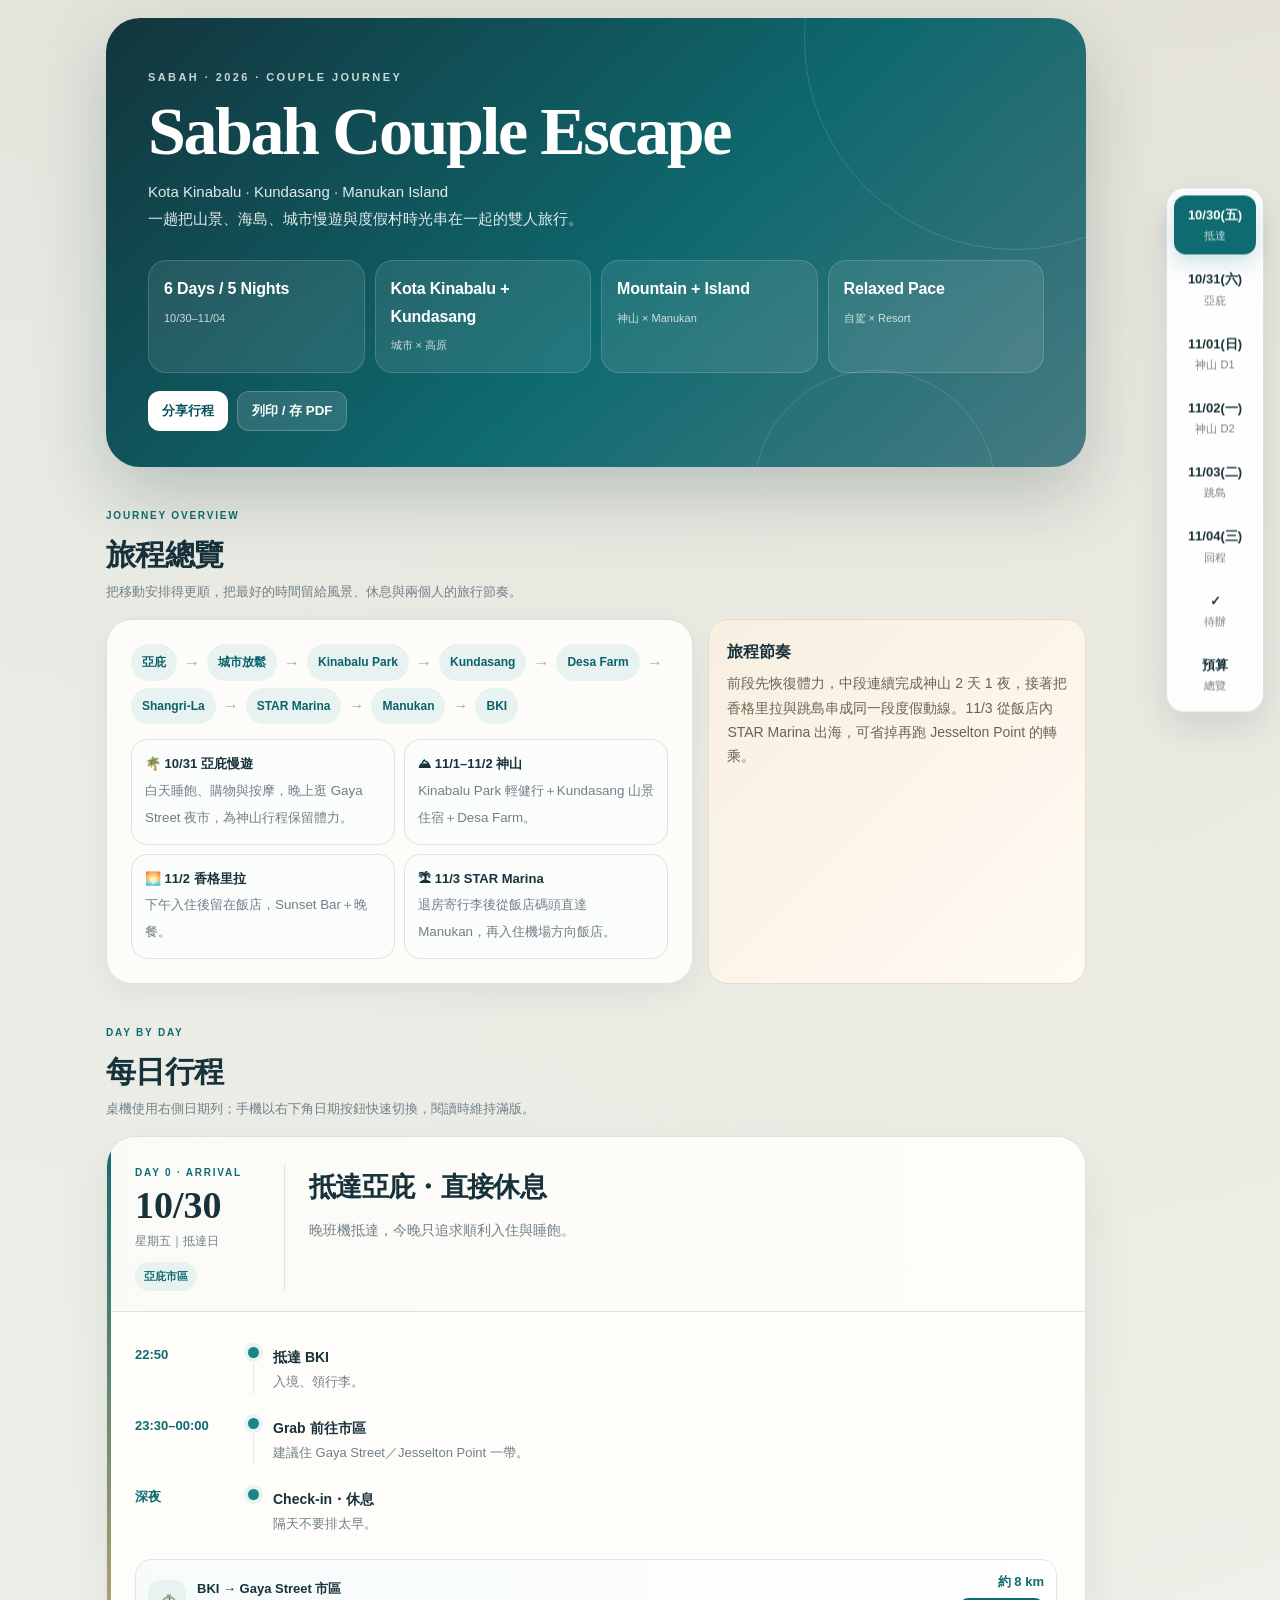
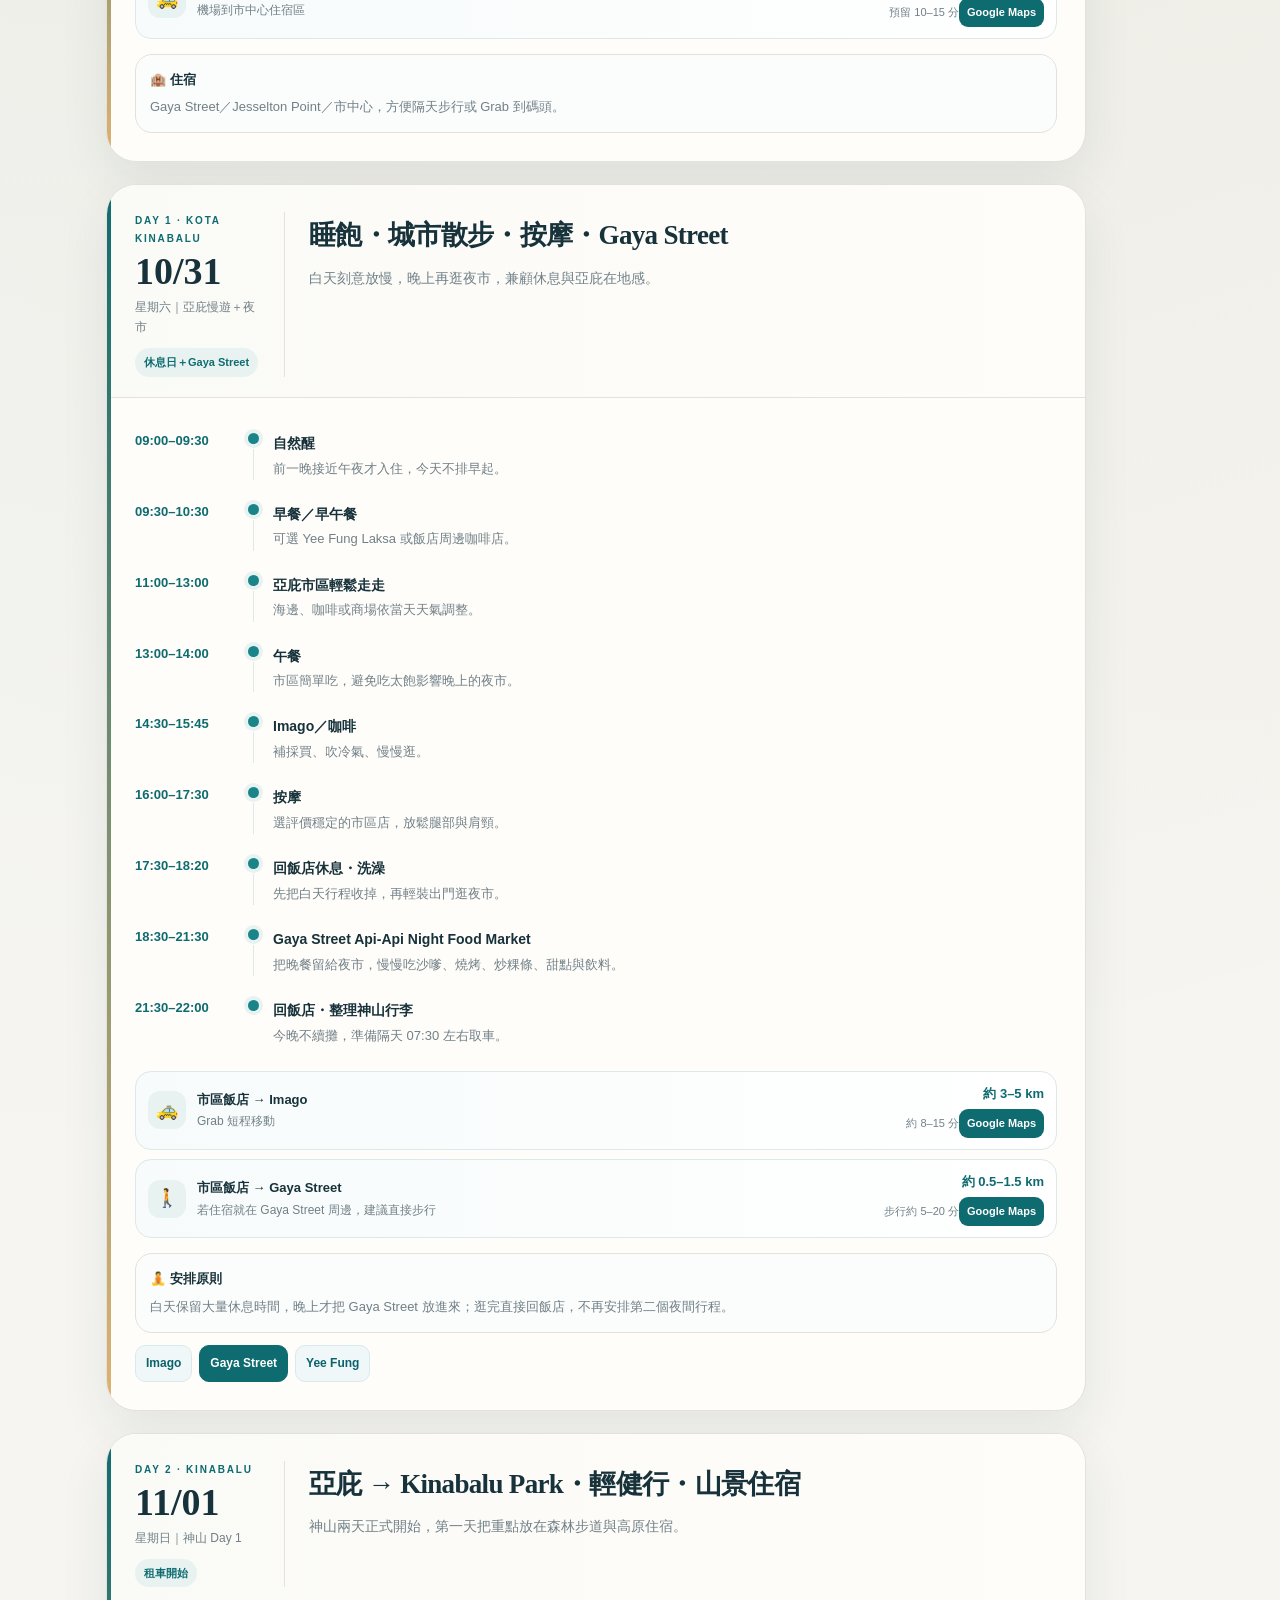
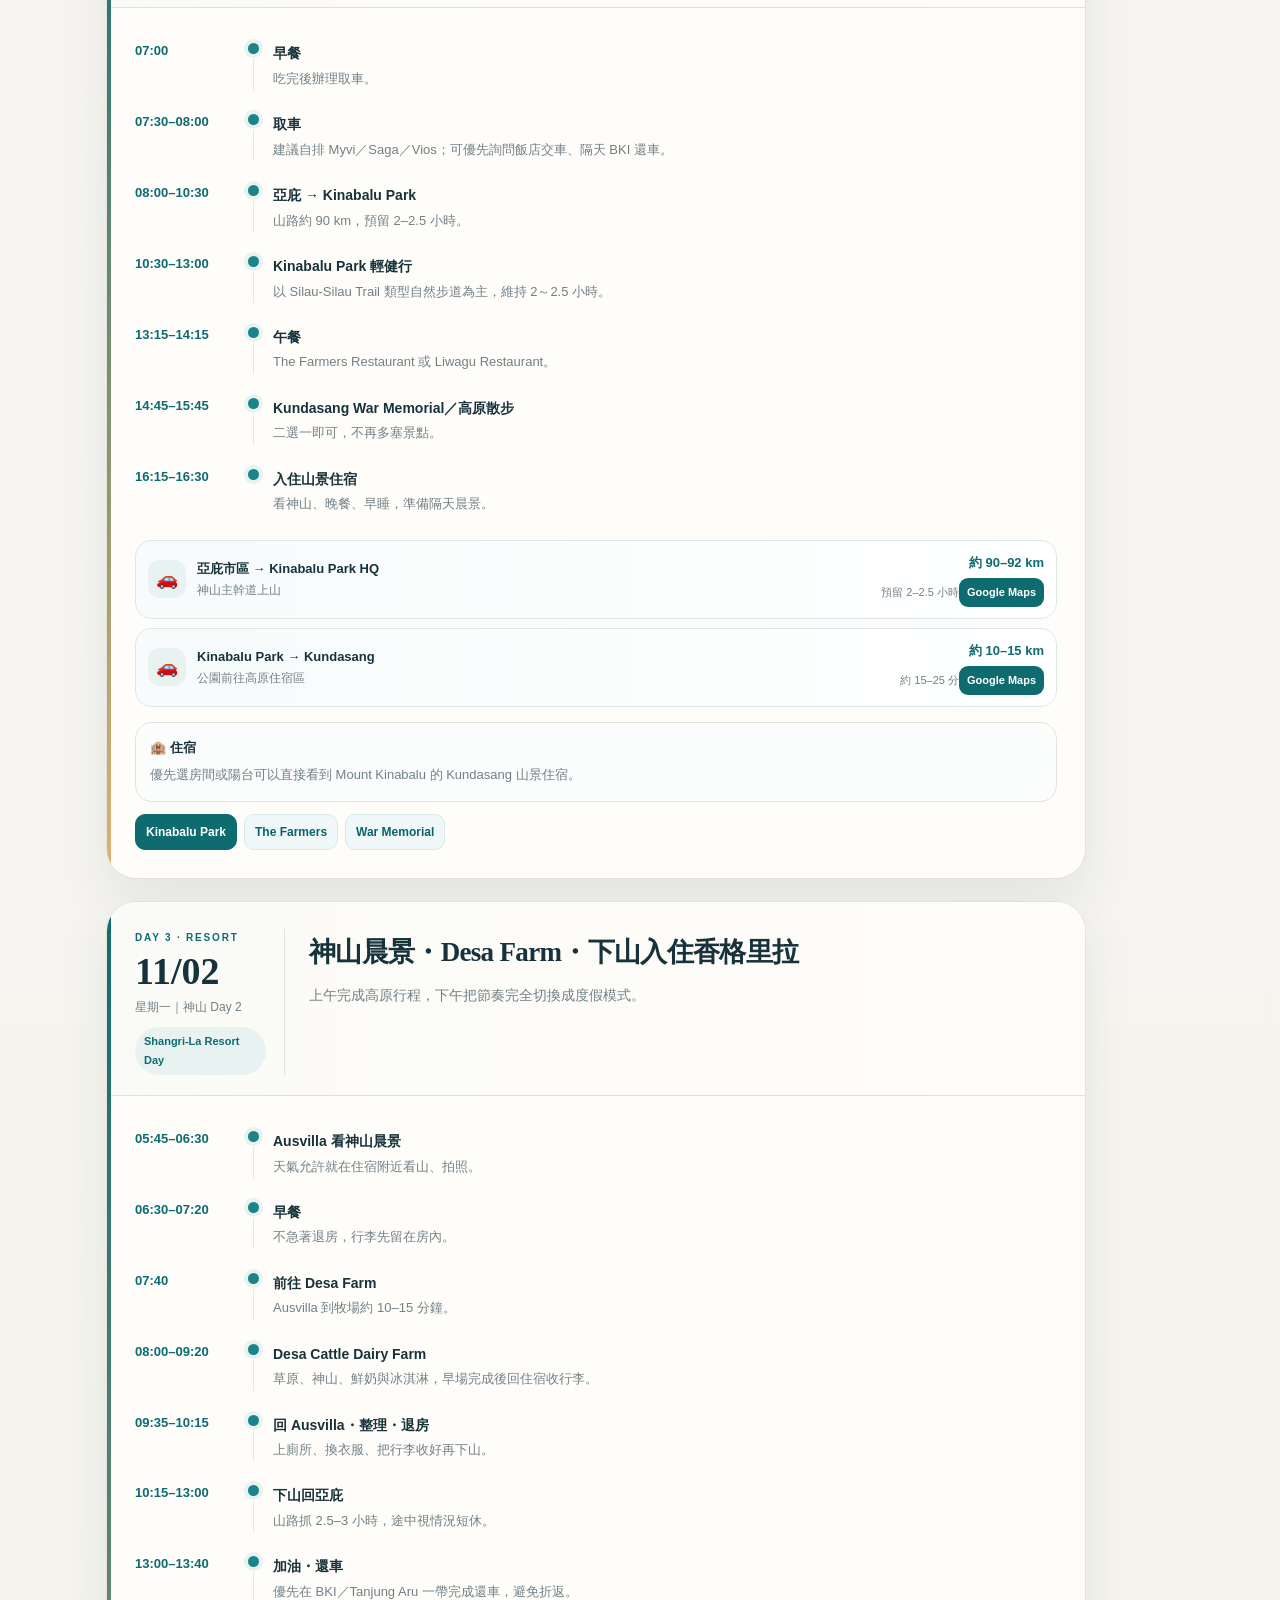
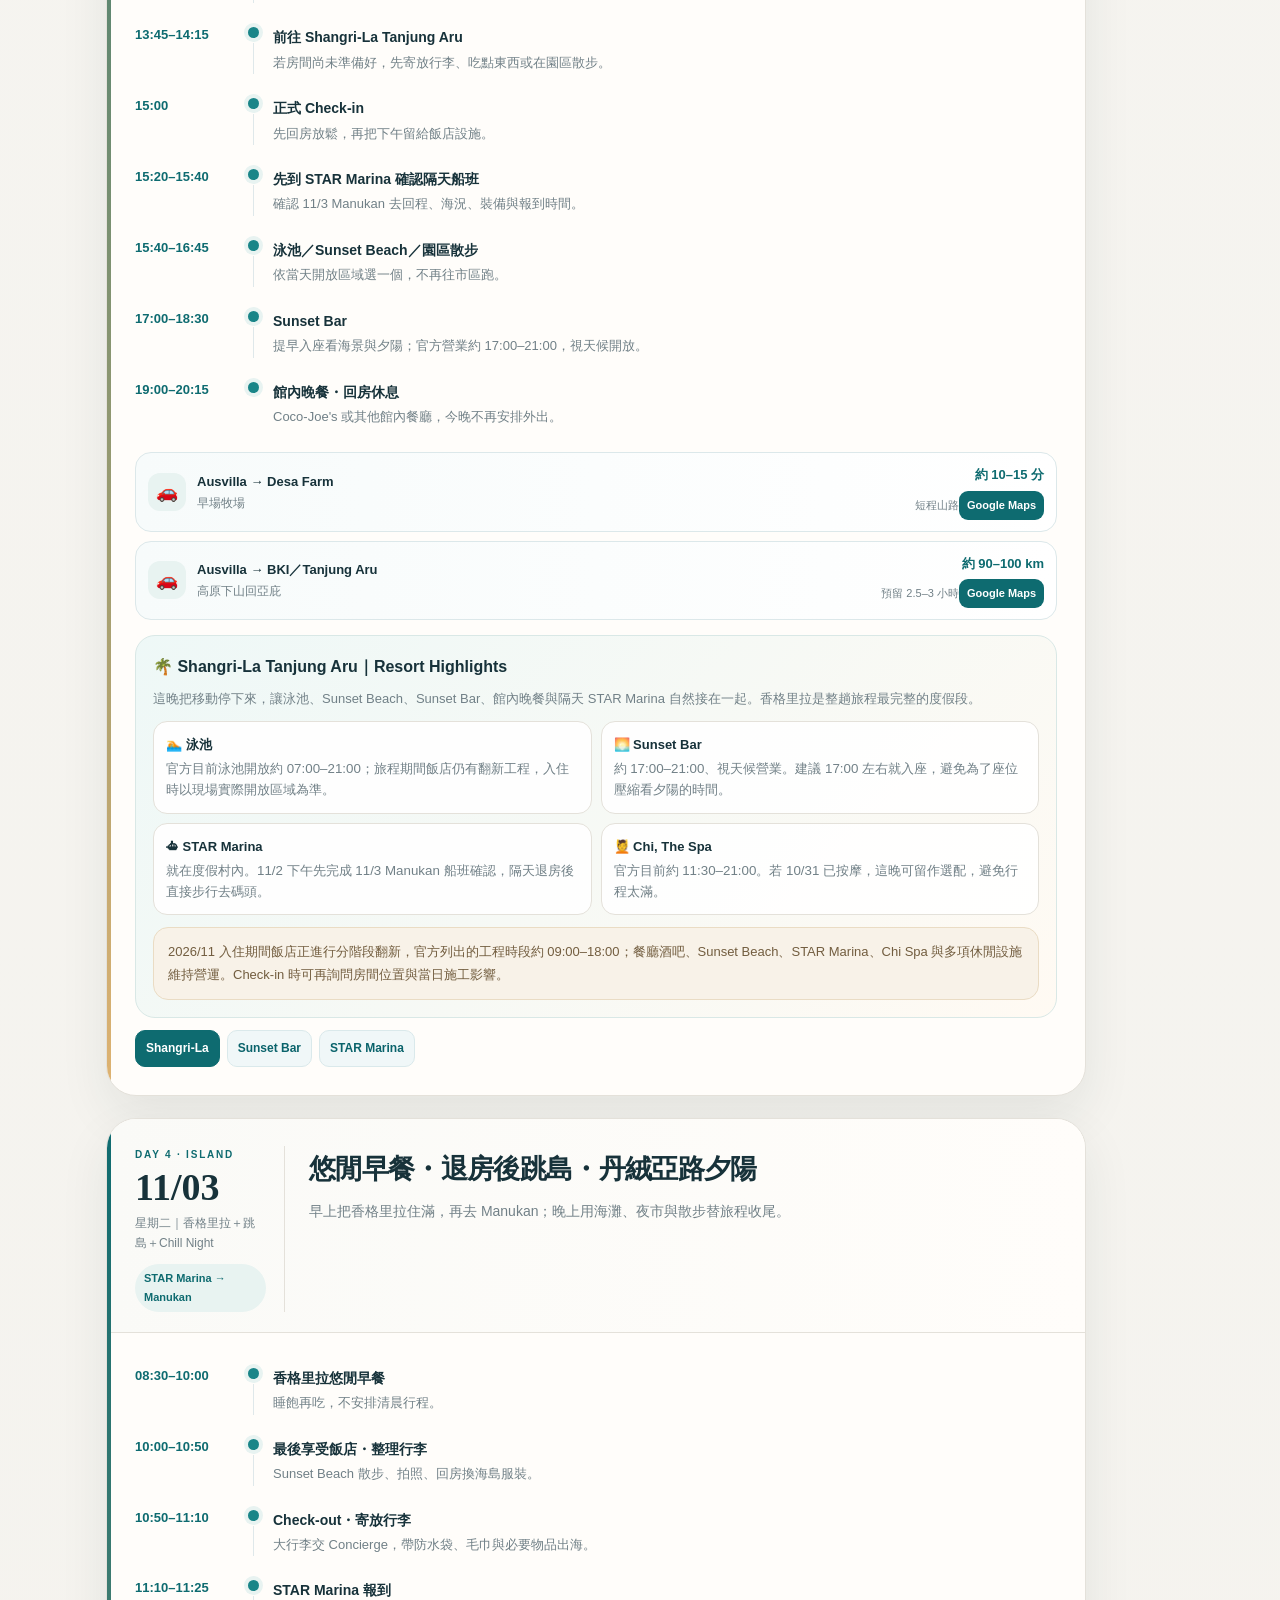
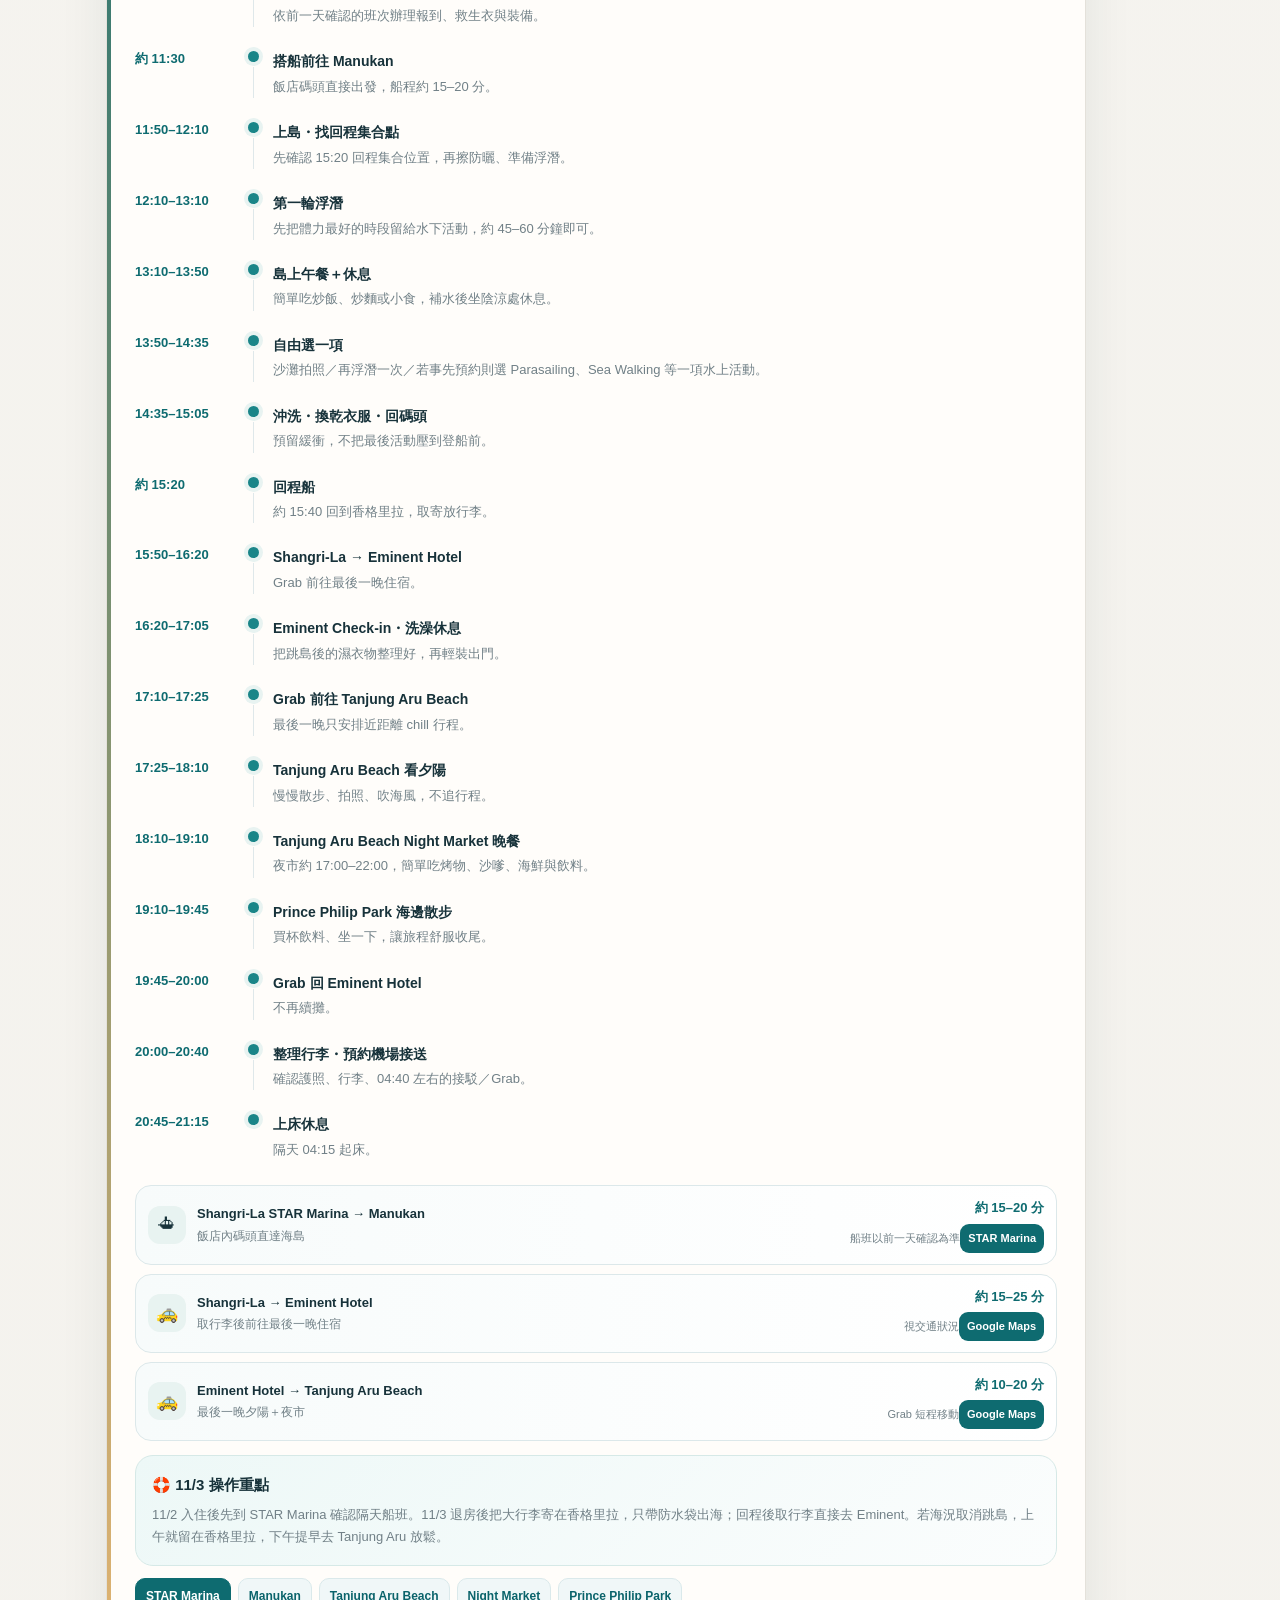
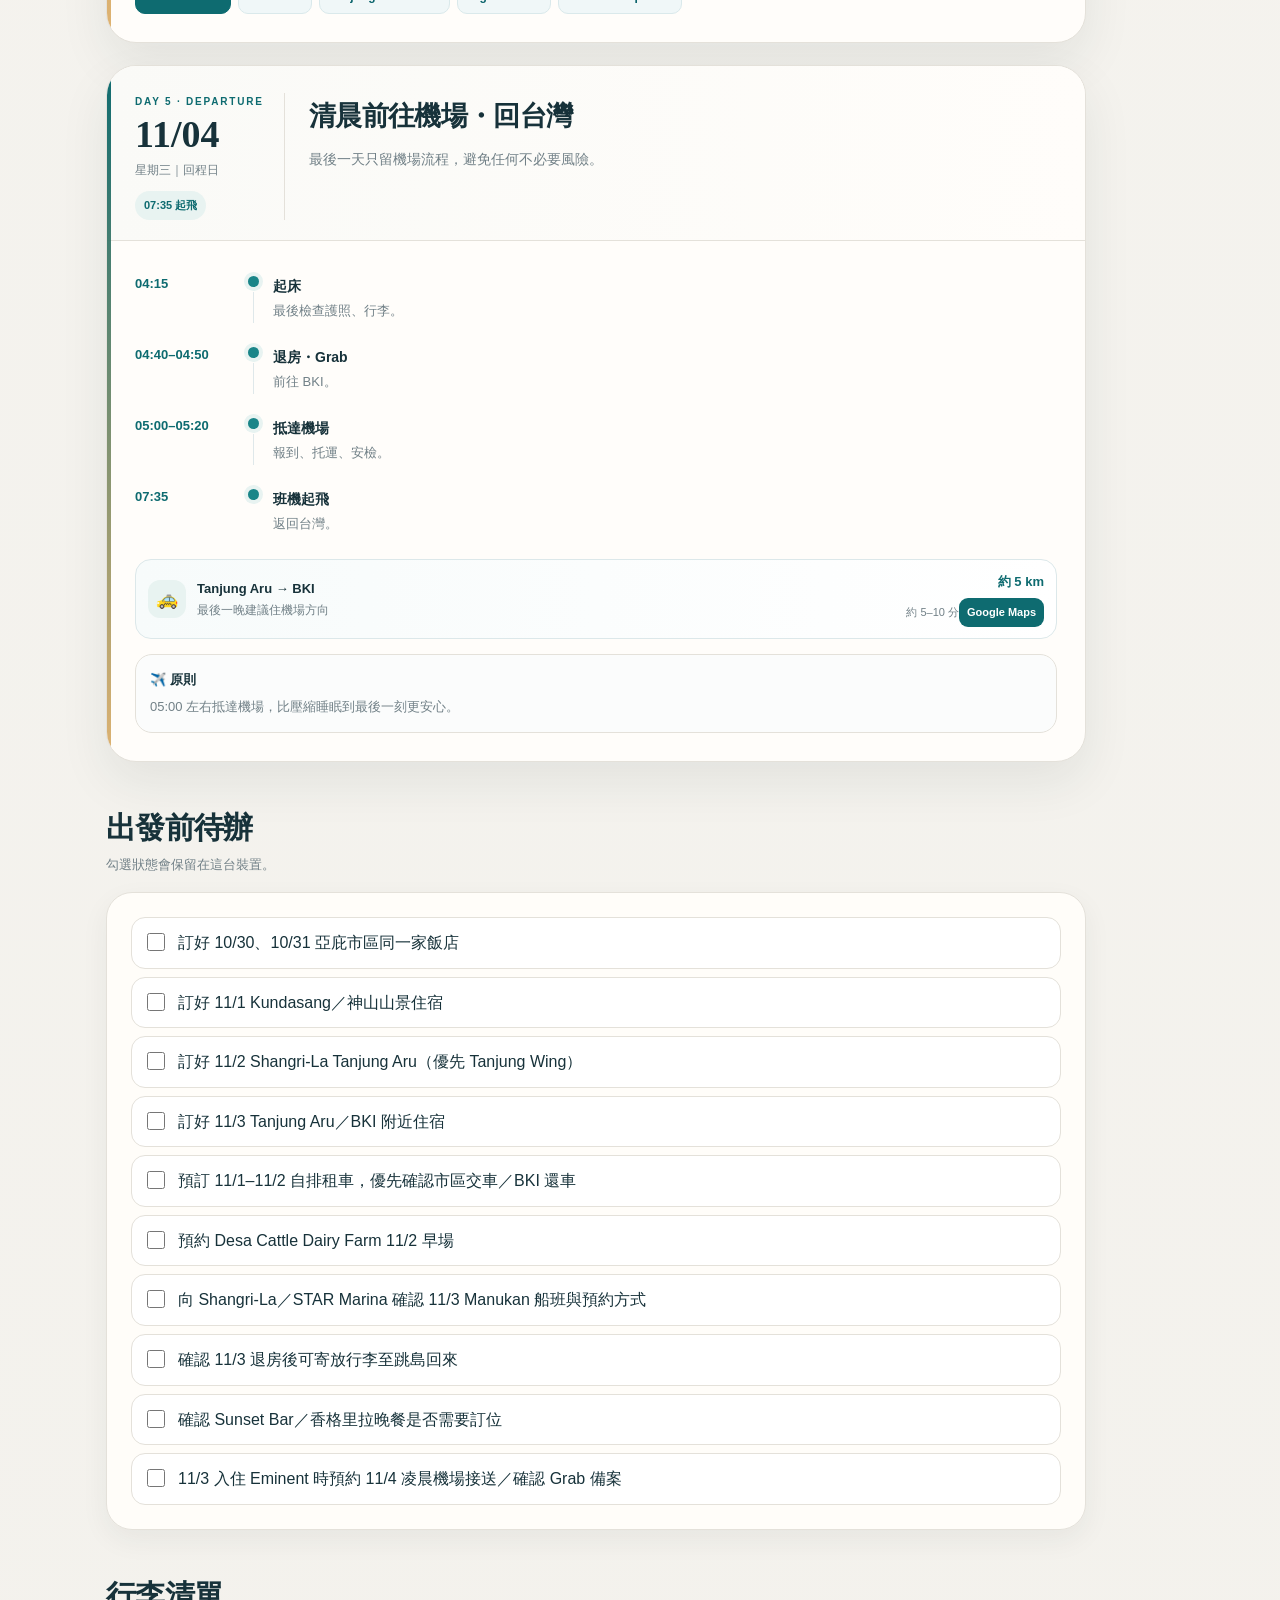
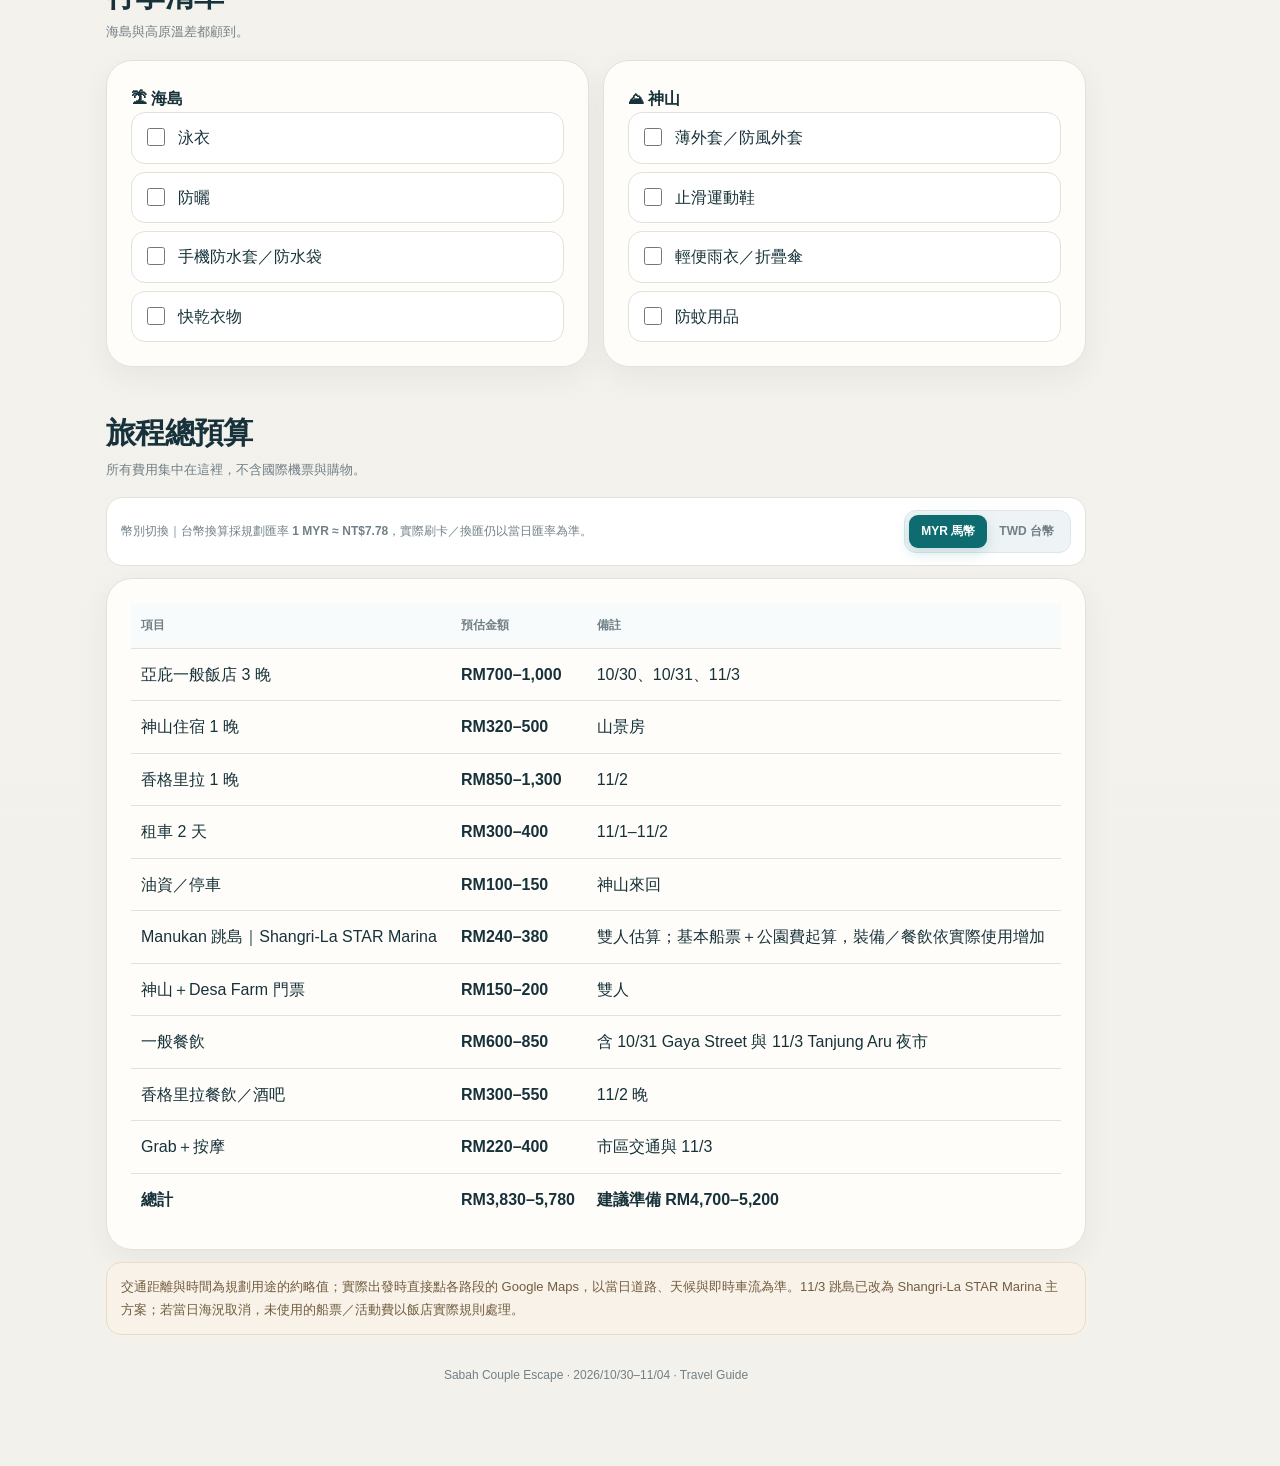
==== sabah-2026/index.html @ 2014c83d "Remove accommodation route section from Sabah travel guide" ====
<!doctype html>
<html lang="zh-Hant">
<head>
<meta charset="utf-8">
<meta name="viewport" content="width=device-width,initial-scale=1">
<meta name="theme-color" content="#0b6771">
<title>沙巴雙人旅行｜2026/10/30–11/04</title>
<style>
:root{
  --bg:#f3f1ec;--paper:#fffdfa;--ink:#17323a;--muted:#718087;--line:#e4e1da;
  --teal:#0e6b70;--teal2:#1a8588;--tealSoft:#e8f3f1;--sand:#e8dbc5;--sand2:#f8f2e8;
  --sun:#d7a04f;--mount:#667d72;--sea:#4b7f8f;--rose:#a67670;--navy:#183640;
  --shadow:0 20px 50px rgba(31,49,55,.08);--shadowSoft:0 10px 28px rgba(31,49,55,.06);
  --r:26px
}
*{box-sizing:border-box}
html{scroll-behavior:smooth;scroll-padding-top:24px}
body{margin:0;background:
radial-gradient(circle at 12% -10%,rgba(14,107,112,.10),transparent 32%),
radial-gradient(circle at 95% 0%,rgba(215,160,79,.09),transparent 24%),
linear-gradient(180deg,#f5f2ec 0,#f7f6f2 360px,#f3f1ec 100%);
color:var(--ink);font-family:-apple-system,BlinkMacSystemFont,"Segoe UI","Noto Sans TC","PingFang TC","Microsoft JhengHei",sans-serif;line-height:1.72}
a{text-decoration:none;color:inherit}.wrap{max-width:1100px;margin:0 auto;padding:18px 16px 80px}
.hero{position:relative;overflow:hidden;background:
linear-gradient(135deg,rgba(19,53,61,.98),rgba(14,107,112,.94) 56%,rgba(78,125,133,.90)),
linear-gradient(180deg,#14343d,#0e6b70);
border-radius:34px;padding:50px 42px 36px;color:#fff;box-shadow:0 28px 70px rgba(24,52,61,.22)}
.hero:before,.hero:after{content:"";position:absolute;border-radius:50%;border:1px solid rgba(255,255,255,.14)}
.hero:before{width:420px;height:420px;right:-140px;top:-190px}.hero:after{width:240px;height:240px;right:90px;bottom:-145px}
.kicker{font-size:11px;letter-spacing:.22em;font-weight:850;opacity:.78;text-transform:uppercase}.hero h1{font-family:Georgia,"Times New Roman","Noto Serif TC",serif;font-size:clamp(38px,6.5vw,68px);font-weight:600;line-height:1.02;margin:10px 0 12px;letter-spacing:-.035em}
.hero p{margin:0;color:rgba(255,255,255,.88);max-width:700px;font-size:15px;line-height:1.8}
.heroStats{display:grid;grid-template-columns:repeat(4,1fr);gap:10px;margin-top:28px}
.heroStat{padding:14px 15px;border-radius:18px;background:rgba(255,255,255,.09);border:1px solid rgba(255,255,255,.15);backdrop-filter:blur(8px)}
.heroStat b{display:block;font-size:16px;letter-spacing:-.01em}.heroStat span{font-size:11px;opacity:.76}
.heroActions{display:flex;flex-wrap:wrap;gap:9px;margin-top:18px}
.heroBtn{border:0;border-radius:12px;padding:10px 14px;font-weight:850;cursor:pointer;background:#fff;color:#07535b}
.heroBtn.ghost{background:rgba(255,255,255,.12);color:#fff;border:1px solid rgba(255,255,255,.2)}

.dayJump{position:fixed;right:16px;top:50%;transform:translateY(-50%);z-index:50;margin:0;padding:7px;border:1px solid rgba(212,224,228,.95);background:rgba(255,255,255,.92);backdrop-filter:blur(16px);border-radius:18px;box-shadow:0 16px 36px rgba(26,53,63,.13)}
.dayJumpInner{display:flex;flex-direction:column;gap:5px;overflow:visible}
.dayLink{flex:0 0 auto;width:82px;padding:8px 8px;border-radius:12px;border:1px solid transparent;text-align:center;transition:.2s ease}
.dayLink b{display:block;font-size:13px}.dayLink span{display:block;font-size:11px;color:var(--muted)}
.dayLink.active{background:var(--teal);color:#fff;box-shadow:0 8px 20px rgba(13,111,120,.2)}
.dayLink.active span{color:rgba(255,255,255,.78)}
.mobileDayToggle,.mobileNavBackdrop{display:none}

.section{margin-top:40px}.sectionTitle{display:flex;align-items:flex-end;justify-content:space-between;gap:18px;margin-bottom:16px}
.sectionTitle h2{margin:0;font-family:Georgia,"Times New Roman","Noto Serif TC",serif;font-size:30px;font-weight:600;letter-spacing:-.025em}.sectionTitle p{margin:0;color:var(--muted);font-size:13px;max-width:560px}
.card{background:rgba(255,253,250,.97);border:1px solid var(--line);border-radius:var(--r);box-shadow:var(--shadowSoft);padding:24px}
.overview{display:grid;grid-template-columns:1.4fr .9fr;gap:15px}
.journeyLine{display:flex;align-items:center;flex-wrap:wrap;gap:7px}
.stop{padding:8px 11px;border-radius:999px;background:var(--tealSoft);color:#0a626a;font-weight:850;font-size:12px}.arr{color:#9caeb4}
.keyGrid{display:grid;grid-template-columns:1fr 1fr;gap:9px;margin-top:15px}
.key{padding:13px;border-radius:16px;border:1px solid var(--line);background:#fbfcfc}.key b{display:block;font-size:13px}.key small{color:var(--muted)}
.callout{background:linear-gradient(135deg,#f7efe1,#fffaf2);border:1px solid #eadcc4;border-radius:20px;padding:18px}.callout b{display:block;margin-bottom:6px}.callout p{margin:0;color:#6f6250;font-size:14px}

.days{display:grid;gap:22px}.day{position:relative;scroll-margin-top:24px;background:var(--paper);border:1px solid var(--line);border-radius:30px;box-shadow:var(--shadow);overflow:hidden}.day:before{content:"";position:absolute;left:0;top:0;bottom:0;width:4px;background:linear-gradient(180deg,var(--teal),rgba(215,160,79,.8))}
.dayHead{display:grid;grid-template-columns:150px 1fr;gap:24px;padding:27px 28px 20px;border-bottom:1px solid var(--line);background:linear-gradient(90deg,#fafaf7,#fffdfa)}
.dateBox{border-right:1px solid var(--line);padding-right:18px}.dateBox .num{font-family:Georgia,"Times New Roman",serif;font-weight:700;font-size:38px;line-height:1}.dateBox .dow{font-size:12px;color:var(--muted);margin-top:7px}
.dayTag{display:inline-block;margin-top:10px;font-size:11px;font-weight:850;padding:5px 9px;border-radius:999px;background:var(--tealSoft);color:var(--teal)}
.dayTitle h3{margin:0;font-family:Georgia,"Times New Roman","Noto Serif TC",serif;font-size:27px;font-weight:600;letter-spacing:-.025em}.dayTitle p{margin:7px 0 0;color:var(--muted);font-size:14px}
.dayBody{padding:22px 28px 28px}
.timeline{display:grid;gap:2px}
.step{display:grid;grid-template-columns:98px 20px 1fr;gap:10px;align-items:start;padding:9px 0}
.time{font-weight:900;color:var(--teal);font-size:13px;padding-top:1px}.dotcol{display:flex;flex-direction:column;align-items:center;height:100%}.dot{width:11px;height:11px;border-radius:50%;background:var(--teal2);box-shadow:0 0 0 4px var(--tealSoft);margin-top:4px}.line{width:1px;background:#dfe8ea;flex:1;min-height:24px;margin-top:5px}.step:last-child .line{display:none}
.stepText b{font-size:14px}.stepText p{margin:1px 0 0;color:var(--muted);font-size:13px}

.transfers{display:grid;gap:9px;margin:15px 0 2px}
.transfer{display:grid;grid-template-columns:38px 1fr auto;gap:11px;align-items:center;padding:11px 12px;border:1px solid #dce8ea;background:linear-gradient(90deg,#f7fbfb,#fff);border-radius:16px}
.mode{width:38px;height:38px;display:grid;place-items:center;border-radius:12px;background:var(--tealSoft);font-size:18px}
.transferRoute{min-width:0}.transferRoute b{display:block;font-size:13px}.transferRoute span{display:block;color:var(--muted);font-size:12px;white-space:nowrap;overflow:hidden;text-overflow:ellipsis}
.metrics{text-align:right;white-space:nowrap}.metrics b{display:block;color:var(--teal);font-size:13px}.metrics span{font-size:11px;color:var(--muted)}
.mapBtn{display:inline-flex;align-items:center;justify-content:center;margin-top:4px;font-size:11px;font-weight:850;color:#fff;background:var(--teal);border-radius:9px;padding:5px 8px}
.dayMeta{display:grid;grid-template-columns:1fr;gap:10px;margin-top:15px}
.mini{padding:14px;border:1px solid var(--line);border-radius:17px;background:#fbfcfc}.mini b{display:block;margin-bottom:5px;font-size:13px}.mini p{margin:0;color:var(--muted);font-size:13px}.money{font-weight:900;color:var(--teal)}
.actions{display:flex;flex-wrap:wrap;gap:7px;margin-top:12px}.action{padding:7px 10px;border-radius:10px;background:#f0f7f8;border:1px solid #dae9eb;color:#0a636b;font-size:12px;font-weight:850}
.action.primary{background:var(--teal);color:white;border-color:var(--teal)}

.grid2{display:grid;grid-template-columns:1fr 1fr;gap:14px}
.checklist{display:grid;gap:8px}.check{display:flex;gap:10px;align-items:flex-start;border:1px solid var(--line);border-radius:14px;padding:11px;background:#fff}.check input{width:18px;height:18px;margin-top:4px;accent-color:var(--teal)}.check.done{opacity:.52;text-decoration:line-through}
.tableWrap{overflow:auto}table{width:100%;border-collapse:collapse;min-width:650px}th,td{padding:12px 10px;border-bottom:1px solid var(--line);text-align:left}th{font-size:12px;color:var(--muted);background:#f8fbfb}tr:last-child td{border-bottom:0}
.safetyCard{margin-top:14px;padding:16px;border-radius:18px;background:linear-gradient(135deg,#edf8f7,#fbfdfd);border:1px solid #d6e9e7}
.safetyCard h4{margin:0 0 6px;font-size:15px}.safetyCard p{margin:0;color:var(--muted);font-size:13px}
.resortCard{margin-top:15px;padding:17px;border-radius:20px;background:linear-gradient(135deg,#eef8f7,#fffaf3);border:1px solid #d9e8e6}
.resortCard h4{margin:0 0 7px;font-size:16px}.resortCard>p{margin:0;color:var(--muted);font-size:13px}
.resortGrid{display:grid;grid-template-columns:repeat(2,minmax(0,1fr));gap:9px;margin-top:11px}
.resortFact{padding:12px;border-radius:14px;background:rgba(255,255,255,.92);border:1px solid var(--line)}
.resortFact b{display:block;font-size:13px;margin-bottom:3px}.resortFact small{display:block;color:var(--muted);line-height:1.55}
.safetyGrid{display:grid;grid-template-columns:1fr 1fr;gap:9px;margin-top:10px}.safetyOpt{padding:12px;border-radius:14px;background:#fff;border:1px solid var(--line)}.safetyOpt b{display:block;font-size:13px;margin-bottom:4px}.safetyOpt small{display:block;color:var(--muted);line-height:1.55}
.currencyBar{display:flex;align-items:center;justify-content:space-between;gap:12px;flex-wrap:wrap;margin-bottom:12px;padding:12px 14px;border:1px solid var(--line);border-radius:16px;background:#fff}
.currencyBar .currencyInfo{font-size:12px;color:var(--muted)}
.currencySwitch{display:inline-flex;padding:4px;border-radius:12px;background:#eef4f5;border:1px solid #dce7e9}
.currencyBtn{border:0;background:transparent;color:var(--muted);font-weight:850;font-size:12px;padding:8px 12px;border-radius:9px;cursor:pointer}
.currencyBtn.active{background:var(--teal);color:#fff;box-shadow:0 5px 14px rgba(13,111,120,.18)}
.currencyValue{font-weight:850;white-space:nowrap}
.note{margin-top:12px;padding:13px 14px;border-radius:15px;background:var(--sand2);border:1px solid #eadcc4;color:#725d3f;font-size:13px}
.footer{text-align:center;color:var(--muted);font-size:12px;margin-top:30px}
.editorialEyebrow{display:block;margin-bottom:5px;color:var(--teal);font-size:10px;font-weight:900;letter-spacing:.18em;text-transform:uppercase}
.backTop{position:fixed;right:18px;bottom:18px;z-index:45;width:44px;height:44px;border:0;border-radius:50%;background:var(--teal);color:#fff;font-size:18px;box-shadow:0 10px 24px rgba(13,111,120,.28);cursor:pointer;opacity:0;pointer-events:none;transition:.2s}.backTop.show{opacity:1;pointer-events:auto}

@media(max-width:1320px){.wrap{padding-right:104px}}
@media(max-width:1100px){.dayJump{right:8px}.dayLink{width:76px;padding:7px 6px}.dayLink span{font-size:10px}.wrap{padding-right:102px}}
@media(max-width:880px){.heroStats{grid-template-columns:1fr 1fr}.overview{grid-template-columns:1fr}.dayHead{grid-template-columns:110px 1fr}.grid2{grid-template-columns:1fr 1fr}}
@media(max-width:620px){
  .safetyGrid,.resortGrid{grid-template-columns:1fr}
  .wrap{padding:10px 10px 70px}.hero{border-radius:24px;padding:34px 22px 26px}.heroStats{grid-template-columns:1fr 1fr}
  .dayJump{right:4px;top:50%;transform:translateY(-50%);padding:4px;border-radius:13px}.dayJumpInner{gap:3px}.dayLink{width:57px;padding:7px 3px;border-radius:9px}.dayLink b{font-size:9px}.dayLink span{display:none}.wrap{padding-right:68px}
  .sectionTitle{align-items:start;flex-direction:column;gap:3px}.sectionTitle h2{font-size:25px}.keyGrid,.grid2,  .day{border-radius:22px}.dayHead{grid-template-columns:1fr;gap:10px;padding:18px}.dateBox{border-right:0;border-bottom:1px solid var(--line);padding:0 0 10px}.dateBox .num{font-size:29px}
  .dayBody{padding:16px 17px 20px}.step{grid-template-columns:76px 18px 1fr;gap:7px}.transfer{grid-template-columns:34px 1fr}.mode{width:34px;height:34px}.metrics{grid-column:2;text-align:left;display:flex;align-items:center;gap:7px}.metrics b{display:inline}.mapBtn{margin-top:0}
  .dayMeta{grid-template-columns:1fr}.heroStat b{font-size:15px}.heroStat{padding:10px}.hero p{font-size:14px}
}
@media(max-width:760px){
  .wrap{max-width:none;width:100%;padding:10px 10px 92px!important}
  .dayJump{
    display:block;
    position:fixed;
    right:12px;
    left:auto;
    top:auto;
    bottom:132px;
    transform:translateY(10px) scale(.98);
    width:min(82vw,280px);
    max-height:68vh;
    overflow:auto;
    padding:9px;
    border-radius:18px;
    opacity:0;
    visibility:hidden;
    pointer-events:none;
    transition:opacity .18s ease,transform .18s ease,visibility .18s ease;
    z-index:80
  }
  .dayJump.open{opacity:1;visibility:visible;pointer-events:auto;transform:translateY(0) scale(1)}
  .dayJumpInner{display:grid;grid-template-columns:1fr 1fr;gap:7px}
  .dayLink{width:auto!important;min-width:0;padding:10px 8px!important;border-radius:11px}
  .dayLink b{font-size:12px!important}
  .dayLink span{display:block!important;font-size:10px!important}
  .mobileDayToggle{
    position:fixed;
    right:12px;
    bottom:76px;
    z-index:82;
    display:flex;
    align-items:center;
    justify-content:center;
    gap:7px;
    min-width:104px;
    height:44px;
    padding:0 12px;
    border:0;
    border-radius:999px;
    background:var(--teal);
    color:#fff;
    font-weight:900;
    font-size:12px;
    box-shadow:0 12px 28px rgba(13,111,120,.30);
    cursor:pointer
  }
  .mobileDayToggle .chev{font-size:11px;transition:transform .18s ease}
  .mobileDayToggle[aria-expanded="true"] .chev{transform:rotate(180deg)}
  .mobileNavBackdrop{
    position:fixed;
    inset:0;
    z-index:70;
    display:block;
    background:rgba(18,38,45,.14);
    opacity:0;
    visibility:hidden;
    pointer-events:none;
    transition:opacity .18s ease,visibility .18s ease
  }
  .mobileNavBackdrop.show{opacity:1;visibility:visible;pointer-events:auto}
  .backTop{right:auto;left:14px;bottom:18px}
}
@media print{body{background:#fff}.wrap{max-width:none}.dayJump,.mobileDayToggle,.mobileNavBackdrop,.heroActions,.backTop{display:none}.hero,.card,.day{box-shadow:none}.day{break-inside:avoid}}
</style>
</head>
<body>
<div class="wrap" id="top">
<header class="hero">
  <div class="kicker">SABAH · 2026 · COUPLE JOURNEY</div>
  <h1>Sabah Couple Escape</h1>
  <p>Kota Kinabalu · Kundasang · Manukan Island<br>一趟把山景、海島、城市慢遊與度假村時光串在一起的雙人旅行。</p>
  <div class="heroStats">
    <div class="heroStat"><b>6 Days / 5 Nights</b><span>10/30–11/04</span></div>
    <div class="heroStat"><b>Kota Kinabalu + Kundasang</b><span>城市 × 高原</span></div>
    <div class="heroStat"><b>Mountain + Island</b><span>神山 × Manukan</span></div>
    <div class="heroStat"><b>Relaxed Pace</b><span>自駕 × Resort</span></div>
  </div>
  <div class="heroActions">
    <button class="heroBtn" id="shareBtn">分享行程</button>
    <button class="heroBtn ghost" onclick="window.print()">列印 / 存 PDF</button>
  </div>
</header>

<nav class="dayJump" id="mobileDayNav" aria-label="快速切換每日行程">
  <div class="dayJumpInner">
    <a class="dayLink active" href="#day1030" data-target="day1030"><b>10/30(五)</b><span>抵達</span></a>
    <a class="dayLink" href="#day1031" data-target="day1031"><b>10/31(六)</b><span>亞庇</span></a>
    <a class="dayLink" href="#day1101" data-target="day1101"><b>11/01(日)</b><span>神山 D1</span></a>
    <a class="dayLink" href="#day1102" data-target="day1102"><b>11/02(一)</b><span>神山 D2</span></a>
    <a class="dayLink" href="#day1103" data-target="day1103"><b>11/03(二)</b><span>跳島</span></a>
    <a class="dayLink" href="#day1104" data-target="day1104"><b>11/04(三)</b><span>回程</span></a>
    <a class="dayLink" href="#todo"><b>✓</b><span>待辦</span></a>
    <a class="dayLink" href="#budget"><b>預算</b><span>總覽</span></a>
  </div>
</nav>
<button type="button" class="mobileDayToggle" id="mobileDayToggle" aria-expanded="false" aria-controls="mobileDayNav">
  <span id="mobileDayCurrent">10/30(五)</span><span class="chev">▾</span>
</button>
<div class="mobileNavBackdrop" id="mobileNavBackdrop" aria-hidden="true"></div>

<section class="section">
  <div class="sectionTitle"><div><span class="editorialEyebrow">Journey Overview</span><h2>旅程總覽</h2><p>把移動安排得更順，把最好的時間留給風景、休息與兩個人的旅行節奏。</p></div></div>
  <div class="overview">
    <div class="card">
      <div class="journeyLine">
        <span class="stop">亞庇</span><span class="arr">→</span><span class="stop">城市放鬆</span><span class="arr">→</span><span class="stop">Kinabalu Park</span><span class="arr">→</span><span class="stop">Kundasang</span><span class="arr">→</span><span class="stop">Desa Farm</span><span class="arr">→</span><span class="stop">Shangri-La</span><span class="arr">→</span><span class="stop">STAR Marina</span><span class="arr">→</span><span class="stop">Manukan</span><span class="arr">→</span><span class="stop">BKI</span>
      </div>
      <div class="keyGrid">
        <div class="key"><b>🌴 10/31 亞庇慢遊</b><small>白天睡飽、購物與按摩，晚上逛 Gaya Street 夜市，為神山行程保留體力。</small></div>
        <div class="key"><b>⛰ 11/1–11/2 神山</b><small>Kinabalu Park 輕健行＋Kundasang 山景住宿＋Desa Farm。</small></div>
        <div class="key"><b>🌅 11/2 香格里拉</b><small>下午入住後留在飯店，Sunset Bar＋晚餐。</small></div>
        <div class="key"><b>🏝 11/3 STAR Marina</b><small>退房寄行李後從飯店碼頭直達 Manukan，再入住機場方向飯店。</small></div>
      </div>
    </div>
    <div class="callout">
      <b>旅程節奏</b>
      <p>前段先恢復體力，中段連續完成神山 2 天 1 夜，接著把香格里拉與跳島串成同一段度假動線。11/3 從飯店內 STAR Marina 出海，可省掉再跑 Jesselton Point 的轉乘。</p>
    </div>
  </div>
</section>

<section class="section"><div class="sectionTitle"><div><span class="editorialEyebrow">Day by Day</span><h2>每日行程</h2><p>桌機使用右側日期列；手機以右下角日期按鈕快速切換，閱讀時維持滿版。</p></div></div>
<div class="days">

<article class="day" id="day1030">
  <div class="dayHead"><div class="dateBox"><span class="editorialEyebrow">Day 0 · Arrival</span><div class="num">10/30</div><div class="dow">星期五｜抵達日</div><span class="dayTag">亞庇市區</span></div><div class="dayTitle"><h3>抵達亞庇・直接休息</h3><p>晚班機抵達，今晚只追求順利入住與睡飽。</p></div></div>
  <div class="dayBody">
    <div class="timeline">
      <div class="step"><div class="time">22:50</div><div class="dotcol"><span class="dot"></span><span class="line"></span></div><div class="stepText"><b>抵達 BKI</b><p>入境、領行李。</p></div></div>
      <div class="step"><div class="time">23:30–00:00</div><div class="dotcol"><span class="dot"></span><span class="line"></span></div><div class="stepText"><b>Grab 前往市區</b><p>建議住 Gaya Street／Jesselton Point 一帶。</p></div></div>
      <div class="step"><div class="time">深夜</div><div class="dotcol"><span class="dot"></span></div><div class="stepText"><b>Check-in・休息</b><p>隔天不要排太早。</p></div></div>
    </div>
    <div class="transfers">
      <div class="transfer"><div class="mode">🚕</div><div class="transferRoute"><b>BKI → Gaya Street 市區</b><span>機場到市中心住宿區</span></div><div class="metrics"><b>約 8 km</b><span>預留 10–15 分</span><a class="mapBtn" target="_blank" href="https://www.google.com/maps/dir/?api=1&origin=Kota+Kinabalu+International+Airport&destination=Gaya+Street+Kota+Kinabalu&travelmode=driving">Google Maps</a></div></div>
    </div>
    <div class="dayMeta"><div class="mini"><b>🏨 住宿</b><p>Gaya Street／Jesselton Point／市中心，方便隔天步行或 Grab 到碼頭。</p></div></div>
  </div>
</article>

<article class="day" id="day1031">
  <div class="dayHead"><div class="dateBox"><span class="editorialEyebrow">Day 1 · Kota Kinabalu</span><div class="num">10/31</div><div class="dow">星期六｜亞庇慢遊＋夜市</div><span class="dayTag">休息日＋Gaya Street</span></div><div class="dayTitle"><h3>睡飽・城市散步・按摩・Gaya Street</h3><p>白天刻意放慢，晚上再逛夜市，兼顧休息與亞庇在地感。</p></div></div>
  <div class="dayBody">
    <div class="timeline">
      <div class="step"><div class="time">09:00–09:30</div><div class="dotcol"><span class="dot"></span><span class="line"></span></div><div class="stepText"><b>自然醒</b><p>前一晚接近午夜才入住，今天不排早起。</p></div></div>
      <div class="step"><div class="time">09:30–10:30</div><div class="dotcol"><span class="dot"></span><span class="line"></span></div><div class="stepText"><b>早餐／早午餐</b><p>可選 Yee Fung Laksa 或飯店周邊咖啡店。</p></div></div>
      <div class="step"><div class="time">11:00–13:00</div><div class="dotcol"><span class="dot"></span><span class="line"></span></div><div class="stepText"><b>亞庇市區輕鬆走走</b><p>海邊、咖啡或商場依當天天氣調整。</p></div></div>
      <div class="step"><div class="time">13:00–14:00</div><div class="dotcol"><span class="dot"></span><span class="line"></span></div><div class="stepText"><b>午餐</b><p>市區簡單吃，避免吃太飽影響晚上的夜市。</p></div></div>
      <div class="step"><div class="time">14:30–15:45</div><div class="dotcol"><span class="dot"></span><span class="line"></span></div><div class="stepText"><b>Imago／咖啡</b><p>補採買、吹冷氣、慢慢逛。</p></div></div>
      <div class="step"><div class="time">16:00–17:30</div><div class="dotcol"><span class="dot"></span><span class="line"></span></div><div class="stepText"><b>按摩</b><p>選評價穩定的市區店，放鬆腿部與肩頸。</p></div></div>
      <div class="step"><div class="time">17:30–18:20</div><div class="dotcol"><span class="dot"></span><span class="line"></span></div><div class="stepText"><b>回飯店休息・洗澡</b><p>先把白天行程收掉，再輕裝出門逛夜市。</p></div></div>
      <div class="step"><div class="time">18:30–21:30</div><div class="dotcol"><span class="dot"></span><span class="line"></span></div><div class="stepText"><b>Gaya Street Api-Api Night Food Market</b><p>把晚餐留給夜市，慢慢吃沙嗲、燒烤、炒粿條、甜點與飲料。</p></div></div>
      <div class="step"><div class="time">21:30–22:00</div><div class="dotcol"><span class="dot"></span></div><div class="stepText"><b>回飯店・整理神山行李</b><p>今晚不續攤，準備隔天 07:30 左右取車。</p></div></div>
    </div>
    <div class="transfers">
      <div class="transfer"><div class="mode">🚕</div><div class="transferRoute"><b>市區飯店 → Imago</b><span>Grab 短程移動</span></div><div class="metrics"><b>約 3–5 km</b><span>約 8–15 分</span><a class="mapBtn" target="_blank" href="https://www.google.com/maps/dir/?api=1&origin=Gaya+Street+Kota+Kinabalu&destination=Imago+Shopping+Mall+Kota+Kinabalu&travelmode=driving">Google Maps</a></div></div>
      <div class="transfer"><div class="mode">🚶</div><div class="transferRoute"><b>市區飯店 → Gaya Street</b><span>若住宿就在 Gaya Street 周邊，建議直接步行</span></div><div class="metrics"><b>約 0.5–1.5 km</b><span>步行約 5–20 分</span><a class="mapBtn" target="_blank" href="https://www.google.com/maps/search/?api=1&query=Gaya+Street+Kota+Kinabalu">Google Maps</a></div></div>
    </div>
    <div class="dayMeta"><div class="mini"><b>🧘 安排原則</b><p>白天保留大量休息時間，晚上才把 Gaya Street 放進來；逛完直接回飯店，不再安排第二個夜間行程。</p></div></div>
    <div class="actions"><a class="action" target="_blank" href="https://www.google.com/maps/search/?api=1&query=Imago+Shopping+Mall+Kota+Kinabalu">Imago</a><a class="action primary" target="_blank" href="https://www.google.com/maps/search/?api=1&query=Gaya+Street+Kota+Kinabalu">Gaya Street</a><a class="action" target="_blank" href="https://www.google.com/maps/search/?api=1&query=Yee+Fung+Laksa+Kota+Kinabalu">Yee Fung</a></div>
  </div>
</article>

<article class="day" id="day1101">
  <div class="dayHead"><div class="dateBox"><span class="editorialEyebrow">Day 2 · Kinabalu</span><div class="num">11/01</div><div class="dow">星期日｜神山 Day 1</div><span class="dayTag">租車開始</span></div><div class="dayTitle"><h3>亞庇 → Kinabalu Park・輕健行・山景住宿</h3><p>神山兩天正式開始，第一天把重點放在森林步道與高原住宿。</p></div></div>
  <div class="dayBody">
    <div class="timeline">
      <div class="step"><div class="time">07:00</div><div class="dotcol"><span class="dot"></span><span class="line"></span></div><div class="stepText"><b>早餐</b><p>吃完後辦理取車。</p></div></div>
      <div class="step"><div class="time">07:30–08:00</div><div class="dotcol"><span class="dot"></span><span class="line"></span></div><div class="stepText"><b>取車</b><p>建議自排 Myvi／Saga／Vios；可優先詢問飯店交車、隔天 BKI 還車。</p></div></div>
      <div class="step"><div class="time">08:00–10:30</div><div class="dotcol"><span class="dot"></span><span class="line"></span></div><div class="stepText"><b>亞庇 → Kinabalu Park</b><p>山路約 90 km，預留 2–2.5 小時。</p></div></div>
      <div class="step"><div class="time">10:30–13:00</div><div class="dotcol"><span class="dot"></span><span class="line"></span></div><div class="stepText"><b>Kinabalu Park 輕健行</b><p>以 Silau-Silau Trail 類型自然步道為主，維持 2～2.5 小時。</p></div></div>
      <div class="step"><div class="time">13:15–14:15</div><div class="dotcol"><span class="dot"></span><span class="line"></span></div><div class="stepText"><b>午餐</b><p>The Farmers Restaurant 或 Liwagu Restaurant。</p></div></div>
      <div class="step"><div class="time">14:45–15:45</div><div class="dotcol"><span class="dot"></span><span class="line"></span></div><div class="stepText"><b>Kundasang War Memorial／高原散步</b><p>二選一即可，不再多塞景點。</p></div></div>
      <div class="step"><div class="time">16:15–16:30</div><div class="dotcol"><span class="dot"></span></div><div class="stepText"><b>入住山景住宿</b><p>看神山、晚餐、早睡，準備隔天晨景。</p></div></div>
    </div>
    <div class="transfers">
      <div class="transfer"><div class="mode">🚗</div><div class="transferRoute"><b>亞庇市區 → Kinabalu Park HQ</b><span>神山主幹道上山</span></div><div class="metrics"><b>約 90–92 km</b><span>預留 2–2.5 小時</span><a class="mapBtn" target="_blank" href="https://www.google.com/maps/dir/?api=1&origin=Gaya+Street+Kota+Kinabalu&destination=Kinabalu+Park+Headquarters+Sabah&travelmode=driving">Google Maps</a></div></div>
      <div class="transfer"><div class="mode">🚗</div><div class="transferRoute"><b>Kinabalu Park → Kundasang</b><span>公園前往高原住宿區</span></div><div class="metrics"><b>約 10–15 km</b><span>約 15–25 分</span><a class="mapBtn" target="_blank" href="https://www.google.com/maps/dir/?api=1&origin=Kinabalu+Park+Headquarters+Sabah&destination=Kundasang+Sabah&travelmode=driving">Google Maps</a></div></div>
    </div>
    <div class="dayMeta"><div class="mini"><b>🏨 住宿</b><p>優先選房間或陽台可以直接看到 Mount Kinabalu 的 Kundasang 山景住宿。</p></div></div>
    <div class="actions"><a class="action primary" target="_blank" href="https://www.google.com/maps/search/?api=1&query=Kinabalu+Park+Headquarters+Sabah">Kinabalu Park</a><a class="action" target="_blank" href="https://www.google.com/maps/search/?api=1&query=The+Farmers+Restaurant+Kundasang">The Farmers</a><a class="action" target="_blank" href="https://www.google.com/maps/search/?api=1&query=Kundasang+War+Memorial">War Memorial</a></div>
  </div>
</article>

<article class="day" id="day1102">
  <div class="dayHead"><div class="dateBox"><span class="editorialEyebrow">Day 3 · Resort</span><div class="num">11/02</div><div class="dow">星期一｜神山 Day 2</div><span class="dayTag">Shangri-La Resort Day</span></div><div class="dayTitle"><h3>神山晨景・Desa Farm・下山入住香格里拉</h3><p>上午完成高原行程，下午把節奏完全切換成度假模式。</p></div></div>
  <div class="dayBody">
    <div class="timeline">
      <div class="step"><div class="time">05:45–06:30</div><div class="dotcol"><span class="dot"></span><span class="line"></span></div><div class="stepText"><b>Ausvilla 看神山晨景</b><p>天氣允許就在住宿附近看山、拍照。</p></div></div>
      <div class="step"><div class="time">06:30–07:20</div><div class="dotcol"><span class="dot"></span><span class="line"></span></div><div class="stepText"><b>早餐</b><p>不急著退房，行李先留在房內。</p></div></div>
      <div class="step"><div class="time">07:40</div><div class="dotcol"><span class="dot"></span><span class="line"></span></div><div class="stepText"><b>前往 Desa Farm</b><p>Ausvilla 到牧場約 10–15 分鐘。</p></div></div>
      <div class="step"><div class="time">08:00–09:20</div><div class="dotcol"><span class="dot"></span><span class="line"></span></div><div class="stepText"><b>Desa Cattle Dairy Farm</b><p>草原、神山、鮮奶與冰淇淋，早場完成後回住宿收行李。</p></div></div>
      <div class="step"><div class="time">09:35–10:15</div><div class="dotcol"><span class="dot"></span><span class="line"></span></div><div class="stepText"><b>回 Ausvilla・整理・退房</b><p>上廁所、換衣服、把行李收好再下山。</p></div></div>
      <div class="step"><div class="time">10:15–13:00</div><div class="dotcol"><span class="dot"></span><span class="line"></span></div><div class="stepText"><b>下山回亞庇</b><p>山路抓 2.5–3 小時，途中視情況短休。</p></div></div>
      <div class="step"><div class="time">13:00–13:40</div><div class="dotcol"><span class="dot"></span><span class="line"></span></div><div class="stepText"><b>加油・還車</b><p>優先在 BKI／Tanjung Aru 一帶完成還車，避免折返。</p></div></div>
      <div class="step"><div class="time">13:45–14:15</div><div class="dotcol"><span class="dot"></span><span class="line"></span></div><div class="stepText"><b>前往 Shangri-La Tanjung Aru</b><p>若房間尚未準備好，先寄放行李、吃點東西或在園區散步。</p></div></div>
      <div class="step"><div class="time">15:00</div><div class="dotcol"><span class="dot"></span><span class="line"></span></div><div class="stepText"><b>正式 Check-in</b><p>先回房放鬆，再把下午留給飯店設施。</p></div></div>
      <div class="step"><div class="time">15:20–15:40</div><div class="dotcol"><span class="dot"></span><span class="line"></span></div><div class="stepText"><b>先到 STAR Marina 確認隔天船班</b><p>確認 11/3 Manukan 去回程、海況、裝備與報到時間。</p></div></div>
      <div class="step"><div class="time">15:40–16:45</div><div class="dotcol"><span class="dot"></span><span class="line"></span></div><div class="stepText"><b>泳池／Sunset Beach／園區散步</b><p>依當天開放區域選一個，不再往市區跑。</p></div></div>
      <div class="step"><div class="time">17:00–18:30</div><div class="dotcol"><span class="dot"></span><span class="line"></span></div><div class="stepText"><b>Sunset Bar</b><p>提早入座看海景與夕陽；官方營業約 17:00–21:00，視天候開放。</p></div></div>
      <div class="step"><div class="time">19:00–20:15</div><div class="dotcol"><span class="dot"></span></div><div class="stepText"><b>館內晚餐・回房休息</b><p>Coco-Joe's 或其他館內餐廳，今晚不再安排外出。</p></div></div>
    </div>
    <div class="transfers">
      <div class="transfer"><div class="mode">🚗</div><div class="transferRoute"><b>Ausvilla → Desa Farm</b><span>早場牧場</span></div><div class="metrics"><b>約 10–15 分</b><span>短程山路</span><a class="mapBtn" target="_blank" href="https://www.google.com/maps/dir/?api=1&origin=Ausvilla+Kundasang&destination=Desa+Cattle+Dairy+Farm+Kundasang&travelmode=driving">Google Maps</a></div></div>
      <div class="transfer"><div class="mode">🚗</div><div class="transferRoute"><b>Ausvilla → BKI／Tanjung Aru</b><span>高原下山回亞庇</span></div><div class="metrics"><b>約 90–100 km</b><span>預留 2.5–3 小時</span><a class="mapBtn" target="_blank" href="https://www.google.com/maps/dir/?api=1&origin=Ausvilla+Kundasang&destination=Shangri-La+Tanjung+Aru+Kota+Kinabalu&travelmode=driving">Google Maps</a></div></div>
    </div>

    <div class="resortCard">
      <h4>🌴 Shangri-La Tanjung Aru｜Resort Highlights</h4>
      <p>這晚把移動停下來，讓泳池、Sunset Beach、Sunset Bar、館內晚餐與隔天 STAR Marina 自然接在一起。香格里拉是整趟旅程最完整的度假段。</p>
      <div class="resortGrid">
        <div class="resortFact"><b>🏊 泳池</b><small>官方目前泳池開放約 07:00–21:00；旅程期間飯店仍有翻新工程，入住時以現場實際開放區域為準。</small></div>
        <div class="resortFact"><b>🌅 Sunset Bar</b><small>約 17:00–21:00、視天候營業。建議 17:00 左右就入座，避免為了座位壓縮看夕陽的時間。</small></div>
        <div class="resortFact"><b>⛴ STAR Marina</b><small>就在度假村內。11/2 下午先完成 11/3 Manukan 船班確認，隔天退房後直接步行去碼頭。</small></div>
        <div class="resortFact"><b>💆 Chi, The Spa</b><small>官方目前約 11:30–21:00。若 10/31 已按摩，這晚可留作選配，避免行程太滿。</small></div>
      </div>
      <div class="note">2026/11 入住期間飯店正進行分階段翻新，官方列出的工程時段約 09:00–18:00；餐廳酒吧、Sunset Beach、STAR Marina、Chi Spa 與多項休閒設施維持營運。Check-in 時可再詢問房間位置與當日施工影響。</div>
    </div>

    <div class="actions"><a class="action primary" target="_blank" href="https://www.google.com/maps/search/?api=1&query=Shangri-La+Tanjung+Aru">Shangri-La</a><a class="action" target="_blank" href="https://www.google.com/maps/search/?api=1&query=Sunset+Bar+Shangri-La+Tanjung+Aru">Sunset Bar</a><a class="action" target="_blank" href="https://www.shangri-la.com/kotakinabalu/tanjungaruresort/sports-recreation/star-marina/">STAR Marina</a></div>
  </div>
</article>

<article class="day" id="day1103">
  <div class="dayHead"><div class="dateBox"><span class="editorialEyebrow">Day 4 · Island</span><div class="num">11/03</div><div class="dow">星期二｜香格里拉＋跳島＋Chill Night</div><span class="dayTag">STAR Marina → Manukan</span></div><div class="dayTitle"><h3>悠閒早餐・退房後跳島・丹絨亞路夕陽</h3><p>早上把香格里拉住滿，再去 Manukan；晚上用海灘、夜市與散步替旅程收尾。</p></div></div>
  <div class="dayBody">
    <div class="timeline">
      <div class="step"><div class="time">08:30–10:00</div><div class="dotcol"><span class="dot"></span><span class="line"></span></div><div class="stepText"><b>香格里拉悠閒早餐</b><p>睡飽再吃，不安排清晨行程。</p></div></div>
      <div class="step"><div class="time">10:00–10:50</div><div class="dotcol"><span class="dot"></span><span class="line"></span></div><div class="stepText"><b>最後享受飯店・整理行李</b><p>Sunset Beach 散步、拍照、回房換海島服裝。</p></div></div>
      <div class="step"><div class="time">10:50–11:10</div><div class="dotcol"><span class="dot"></span><span class="line"></span></div><div class="stepText"><b>Check-out・寄放行李</b><p>大行李交 Concierge，帶防水袋、毛巾與必要物品出海。</p></div></div>
      <div class="step"><div class="time">11:10–11:25</div><div class="dotcol"><span class="dot"></span><span class="line"></span></div><div class="stepText"><b>STAR Marina 報到</b><p>依前一天確認的班次辦理報到、救生衣與裝備。</p></div></div>
      <div class="step"><div class="time">約 11:30</div><div class="dotcol"><span class="dot"></span><span class="line"></span></div><div class="stepText"><b>搭船前往 Manukan</b><p>飯店碼頭直接出發，船程約 15–20 分。</p></div></div>

      <div class="step"><div class="time">11:50–12:10</div><div class="dotcol"><span class="dot"></span><span class="line"></span></div><div class="stepText"><b>上島・找回程集合點</b><p>先確認 15:20 回程集合位置，再擦防曬、準備浮潛。</p></div></div>
      <div class="step"><div class="time">12:10–13:10</div><div class="dotcol"><span class="dot"></span><span class="line"></span></div><div class="stepText"><b>第一輪浮潛</b><p>先把體力最好的時段留給水下活動，約 45–60 分鐘即可。</p></div></div>
      <div class="step"><div class="time">13:10–13:50</div><div class="dotcol"><span class="dot"></span><span class="line"></span></div><div class="stepText"><b>島上午餐＋休息</b><p>簡單吃炒飯、炒麵或小食，補水後坐陰涼處休息。</p></div></div>
      <div class="step"><div class="time">13:50–14:35</div><div class="dotcol"><span class="dot"></span><span class="line"></span></div><div class="stepText"><b>自由選一項</b><p>沙灘拍照／再浮潛一次／若事先預約則選 Parasailing、Sea Walking 等一項水上活動。</p></div></div>
      <div class="step"><div class="time">14:35–15:05</div><div class="dotcol"><span class="dot"></span><span class="line"></span></div><div class="stepText"><b>沖洗・換乾衣服・回碼頭</b><p>預留緩衝，不把最後活動壓到登船前。</p></div></div>
      <div class="step"><div class="time">約 15:20</div><div class="dotcol"><span class="dot"></span><span class="line"></span></div><div class="stepText"><b>回程船</b><p>約 15:40 回到香格里拉，取寄放行李。</p></div></div>

      <div class="step"><div class="time">15:50–16:20</div><div class="dotcol"><span class="dot"></span><span class="line"></span></div><div class="stepText"><b>Shangri-La → Eminent Hotel</b><p>Grab 前往最後一晚住宿。</p></div></div>
      <div class="step"><div class="time">16:20–17:05</div><div class="dotcol"><span class="dot"></span><span class="line"></span></div><div class="stepText"><b>Eminent Check-in・洗澡休息</b><p>把跳島後的濕衣物整理好，再輕裝出門。</p></div></div>

      <div class="step"><div class="time">17:10–17:25</div><div class="dotcol"><span class="dot"></span><span class="line"></span></div><div class="stepText"><b>Grab 前往 Tanjung Aru Beach</b><p>最後一晚只安排近距離 chill 行程。</p></div></div>
      <div class="step"><div class="time">17:25–18:10</div><div class="dotcol"><span class="dot"></span><span class="line"></span></div><div class="stepText"><b>Tanjung Aru Beach 看夕陽</b><p>慢慢散步、拍照、吹海風，不追行程。</p></div></div>
      <div class="step"><div class="time">18:10–19:10</div><div class="dotcol"><span class="dot"></span><span class="line"></span></div><div class="stepText"><b>Tanjung Aru Beach Night Market 晚餐</b><p>夜市約 17:00–22:00，簡單吃烤物、沙嗲、海鮮與飲料。</p></div></div>
      <div class="step"><div class="time">19:10–19:45</div><div class="dotcol"><span class="dot"></span><span class="line"></span></div><div class="stepText"><b>Prince Philip Park 海邊散步</b><p>買杯飲料、坐一下，讓旅程舒服收尾。</p></div></div>
      <div class="step"><div class="time">19:45–20:00</div><div class="dotcol"><span class="dot"></span><span class="line"></span></div><div class="stepText"><b>Grab 回 Eminent Hotel</b><p>不再續攤。</p></div></div>
      <div class="step"><div class="time">20:00–20:40</div><div class="dotcol"><span class="dot"></span><span class="line"></span></div><div class="stepText"><b>整理行李・預約機場接送</b><p>確認護照、行李、04:40 左右的接駁／Grab。</p></div></div>
      <div class="step"><div class="time">20:45–21:15</div><div class="dotcol"><span class="dot"></span></div><div class="stepText"><b>上床休息</b><p>隔天 04:15 起床。</p></div></div>
    </div>

    <div class="transfers">
      <div class="transfer"><div class="mode">⛴</div><div class="transferRoute"><b>Shangri-La STAR Marina → Manukan</b><span>飯店內碼頭直達海島</span></div><div class="metrics"><b>約 15–20 分</b><span>船班以前一天確認為準</span><a class="mapBtn" target="_blank" href="https://www.shangri-la.com/kotakinabalu/tanjungaruresort/sports-recreation/star-marina/">STAR Marina</a></div></div>
      <div class="transfer"><div class="mode">🚕</div><div class="transferRoute"><b>Shangri-La → Eminent Hotel</b><span>取行李後前往最後一晚住宿</span></div><div class="metrics"><b>約 15–25 分</b><span>視交通狀況</span><a class="mapBtn" target="_blank" href="https://www.google.com/maps/dir/?api=1&origin=Shangri-La+Tanjung+Aru+Kota+Kinabalu&destination=Eminent+Hotel+Kota+Kinabalu&travelmode=driving">Google Maps</a></div></div>
      <div class="transfer"><div class="mode">🚕</div><div class="transferRoute"><b>Eminent Hotel → Tanjung Aru Beach</b><span>最後一晚夕陽＋夜市</span></div><div class="metrics"><b>約 10–20 分</b><span>Grab 短程移動</span><a class="mapBtn" target="_blank" href="https://www.google.com/maps/dir/?api=1&origin=Eminent+Hotel+Kota+Kinabalu&destination=Tanjung+Aru+Beach+Kota+Kinabalu&travelmode=driving">Google Maps</a></div></div>
    </div>

    <div class="safetyCard">
      <h4>🛟 11/3 操作重點</h4>
      <p>11/2 入住後先到 STAR Marina 確認隔天船班。11/3 退房後把大行李寄在香格里拉，只帶防水袋出海；回程後取行李直接去 Eminent。若海況取消跳島，上午就留在香格里拉，下午提早去 Tanjung Aru 放鬆。</p>
    </div>

    <div class="actions"><a class="action primary" target="_blank" href="https://www.shangri-la.com/kotakinabalu/tanjungaruresort/sports-recreation/star-marina/">STAR Marina</a><a class="action" target="_blank" href="https://www.google.com/maps/search/?api=1&query=Manukan+Island+Sabah">Manukan</a><a class="action" target="_blank" href="https://www.google.com/maps/search/?api=1&query=Tanjung+Aru+Beach+Kota+Kinabalu">Tanjung Aru Beach</a><a class="action" target="_blank" href="https://www.google.com/maps/search/?api=1&query=Tanjung+Aru+Beach+Night+Market">Night Market</a><a class="action" target="_blank" href="https://www.google.com/maps/search/?api=1&query=Prince+Philip+Park+Kota+Kinabalu">Prince Philip Park</a></div>
  </div>
</article>

<article class="day" id="day1104">
  <div class="dayHead"><div class="dateBox"><span class="editorialEyebrow">Day 5 · Departure</span><div class="num">11/04</div><div class="dow">星期三｜回程日</div><span class="dayTag">07:35 起飛</span></div><div class="dayTitle"><h3>清晨前往機場・回台灣</h3><p>最後一天只留機場流程，避免任何不必要風險。</p></div></div>
  <div class="dayBody">
    <div class="timeline">
      <div class="step"><div class="time">04:15</div><div class="dotcol"><span class="dot"></span><span class="line"></span></div><div class="stepText"><b>起床</b><p>最後檢查護照、行李。</p></div></div>
      <div class="step"><div class="time">04:40–04:50</div><div class="dotcol"><span class="dot"></span><span class="line"></span></div><div class="stepText"><b>退房・Grab</b><p>前往 BKI。</p></div></div>
      <div class="step"><div class="time">05:00–05:20</div><div class="dotcol"><span class="dot"></span><span class="line"></span></div><div class="stepText"><b>抵達機場</b><p>報到、托運、安檢。</p></div></div>
      <div class="step"><div class="time">07:35</div><div class="dotcol"><span class="dot"></span></div><div class="stepText"><b>班機起飛</b><p>返回台灣。</p></div></div>
    </div>
    <div class="transfers">
      <div class="transfer"><div class="mode">🚕</div><div class="transferRoute"><b>Tanjung Aru → BKI</b><span>最後一晚建議住機場方向</span></div><div class="metrics"><b>約 5 km</b><span>約 5–10 分</span><a class="mapBtn" target="_blank" href="https://www.google.com/maps/dir/?api=1&origin=Tanjung+Aru+Kota+Kinabalu&destination=Kota+Kinabalu+International+Airport&travelmode=driving">Google Maps</a></div></div>
    </div>
    <div class="dayMeta"><div class="mini"><b>✈️ 原則</b><p>05:00 左右抵達機場，比壓縮睡眠到最後一刻更安心。</p></div></div>
  </div>
</article>

</div></section>

<section class="section" id="todo">
  <div class="sectionTitle"><div><h2>出發前待辦</h2><p>勾選狀態會保留在這台裝置。</p></div></div>
  <div class="card"><div class="checklist" data-list="todo">
    <label class="check"><input type="checkbox"><span>訂好 10/30、10/31 亞庇市區同一家飯店</span></label>
    <label class="check"><input type="checkbox"><span>訂好 11/1 Kundasang／神山山景住宿</span></label>
    <label class="check"><input type="checkbox"><span>訂好 11/2 Shangri-La Tanjung Aru（優先 Tanjung Wing）</span></label>
    <label class="check"><input type="checkbox"><span>訂好 11/3 Tanjung Aru／BKI 附近住宿</span></label>
    <label class="check"><input type="checkbox"><span>預訂 11/1–11/2 自排租車，優先確認市區交車／BKI 還車</span></label>
    <label class="check"><input type="checkbox"><span>預約 Desa Cattle Dairy Farm 11/2 早場</span></label>
    <label class="check"><input type="checkbox"><span>向 Shangri-La／STAR Marina 確認 11/3 Manukan 船班與預約方式</span></label>
    <label class="check"><input type="checkbox"><span>確認 11/3 退房後可寄放行李至跳島回來</span></label>
    <label class="check"><input type="checkbox"><span>確認 Sunset Bar／香格里拉晚餐是否需要訂位</span></label>
    <label class="check"><input type="checkbox"><span>11/3 入住 Eminent 時預約 11/4 凌晨機場接送／確認 Grab 備案</span></label>
  </div></div>
</section>

<section class="section" id="packing">
  <div class="sectionTitle"><div><h2>行李清單</h2><p>海島與高原溫差都顧到。</p></div></div>
  <div class="grid2">
    <div class="card"><b>🏝 海島</b><div class="checklist" data-list="sea">
      <label class="check"><input type="checkbox"><span>泳衣</span></label>
      <label class="check"><input type="checkbox"><span>防曬</span></label>
      <label class="check"><input type="checkbox"><span>手機防水套／防水袋</span></label>
      <label class="check"><input type="checkbox"><span>快乾衣物</span></label>
    </div></div>
    <div class="card"><b>⛰ 神山</b><div class="checklist" data-list="mountain">
      <label class="check"><input type="checkbox"><span>薄外套／防風外套</span></label>
      <label class="check"><input type="checkbox"><span>止滑運動鞋</span></label>
      <label class="check"><input type="checkbox"><span>輕便雨衣／折疊傘</span></label>
      <label class="check"><input type="checkbox"><span>防蚊用品</span></label>
    </div></div>
  </div>
</section>

<section class="section" id="budget">
  <div class="sectionTitle"><div><h2>旅程總預算</h2><p>所有費用集中在這裡，不含國際機票與購物。</p></div></div>
  <div class="currencyBar">
    <div class="currencyInfo">幣別切換｜台幣換算採規劃匯率 <b>1 MYR ≈ NT$7.78</b>，實際刷卡／換匯仍以當日匯率為準。</div>
    <div class="currencySwitch" role="group" aria-label="預算幣別">
      <button type="button" class="currencyBtn active" data-currency="MYR">MYR 馬幣</button>
      <button type="button" class="currencyBtn" data-currency="TWD">TWD 台幣</button>
    </div>
  </div>
  <div class="card tableWrap"><table>
    <thead><tr><th>項目</th><th>預估金額</th><th>備註</th></tr></thead>
    <tbody>
      <tr><td>亞庇一般飯店 3 晚</td><td class="currencyValue" data-min="700" data-max="1000">RM700–1,000</td><td>10/30、10/31、11/3</td></tr>
      <tr><td>神山住宿 1 晚</td><td class="currencyValue" data-min="320" data-max="500">RM320–500</td><td>山景房</td></tr>
      <tr><td>香格里拉 1 晚</td><td class="currencyValue" data-min="850" data-max="1300">RM850–1,300</td><td>11/2</td></tr>
      <tr><td>租車 2 天</td><td class="currencyValue" data-min="300" data-max="400">RM300–400</td><td>11/1–11/2</td></tr>
      <tr><td>油資／停車</td><td class="currencyValue" data-min="100" data-max="150">RM100–150</td><td>神山來回</td></tr>
      <tr><td>Manukan 跳島｜Shangri-La STAR Marina</td><td class="currencyValue" data-min="240" data-max="380">RM240–380</td><td>雙人估算；基本船票＋公園費起算，裝備／餐飲依實際使用增加</td></tr>
      <tr><td>神山＋Desa Farm 門票</td><td class="currencyValue" data-min="150" data-max="200">RM150–200</td><td>雙人</td></tr>
      <tr><td>一般餐飲</td><td class="currencyValue" data-min="600" data-max="850">RM600–850</td><td>含 10/31 Gaya Street 與 11/3 Tanjung Aru 夜市</td></tr>
      <tr><td>香格里拉餐飲／酒吧</td><td class="currencyValue" data-min="300" data-max="550">RM300–550</td><td>11/2 晚</td></tr>
      <tr><td>Grab＋按摩</td><td class="currencyValue" data-min="220" data-max="400">RM220–400</td><td>市區交通與 11/3</td></tr>
      <tr><td><b>總計</b></td><td><b class="currencyValue" data-min="3830" data-max="5780">RM3,830–5,780</b></td><td><b>建議準備 <span class="currencyValue" data-min="4700" data-max="5200">RM4,700–5,200</span></b></td></tr>
    </tbody>
  </table></div>
  <div class="note">交通距離與時間為規劃用途的約略值；實際出發時直接點各路段的 Google Maps，以當日道路、天候與即時車流為準。11/3 跳島已改為 Shangri-La STAR Marina 主方案；若當日海況取消，未使用的船票／活動費以飯店實際規則處理。</div>
</section>

<div class="footer">Sabah Couple Escape · 2026/10/30–11/04 · Travel Guide</div>
</div>
<button class="backTop" id="backTop" aria-label="回到最上方">↑</button>

<script>
const dayLinks=[...document.querySelectorAll('.dayLink[data-target]')];
const daySections=dayLinks.map(a=>document.getElementById(a.dataset.target)).filter(Boolean);
let navLockUntil=0;

const mobileDayToggle=document.getElementById('mobileDayToggle');
const mobileDayCurrent=document.getElementById('mobileDayCurrent');
const mobileNavBackdrop=document.getElementById('mobileNavBackdrop');
const dayJump=document.getElementById('mobileDayNav');

function setActiveDay(id){
  dayLinks.forEach(a=>a.classList.toggle('active',a.dataset.target===id));
  const active=dayLinks.find(a=>a.dataset.target===id);
  if(active&&mobileDayCurrent){
    const label=active.querySelector('b');
    if(label)mobileDayCurrent.textContent=label.textContent;
  }
}

function setMobileNav(open){
  if(!dayJump||!mobileDayToggle||!mobileNavBackdrop)return;
  dayJump.classList.toggle('open',open);
  mobileNavBackdrop.classList.toggle('show',open);
  mobileDayToggle.setAttribute('aria-expanded',open?'true':'false');
  mobileNavBackdrop.setAttribute('aria-hidden',open?'false':'true');
}

dayLinks.forEach(link=>{
  link.addEventListener('click',e=>{
    const target=document.getElementById(link.dataset.target);
    if(!target)return;
    e.preventDefault();
    navLockUntil=Date.now()+900;
    setActiveDay(target.id);
    setMobileNav(false);
    target.scrollIntoView({behavior:'smooth',block:'start'});
    if(history.replaceState)history.replaceState(null,'','#'+target.id);
  });
});

if(mobileDayToggle){
  mobileDayToggle.addEventListener('click',()=>{
    const open=mobileDayToggle.getAttribute('aria-expanded')==='true';
    setMobileNav(!open);
  });
}
if(mobileNavBackdrop){
  mobileNavBackdrop.addEventListener('click',()=>setMobileNav(false));
}
document.querySelectorAll('#mobileDayNav a:not([data-target])').forEach(link=>{
  link.addEventListener('click',()=>setMobileNav(false));
});
document.addEventListener('keydown',e=>{
  if(e.key==='Escape')setMobileNav(false);
});

function updateActiveDay(){
  if(!daySections.length||Date.now()<navLockUntil)return;
  const marker=120;
  let current=daySections[0];
  for(const section of daySections){
    if(section.getBoundingClientRect().top<=marker)current=section;
    else break;
  }
  setActiveDay(current.id);
}

let dayScrollTick=false;
window.addEventListener('scroll',()=>{
  if(dayScrollTick)return;
  dayScrollTick=true;
  requestAnimationFrame(()=>{
    updateActiveDay();
    dayScrollTick=false;
  });
},{passive:true});
window.addEventListener('resize',()=>{
  updateActiveDay();
  if(window.innerWidth>760)setMobileNav(false);
},{passive:true});
updateActiveDay();

document.querySelectorAll('.checklist').forEach((list,li)=>{
  const name=list.dataset.list||('list'+li);
  list.querySelectorAll('.check').forEach((row,i)=>{
    const cb=row.querySelector('input');
    const key='sabah26_'+name+'_'+i;
    try{cb.checked=localStorage.getItem(key)==='1'}catch(e){}
    row.classList.toggle('done',cb.checked);
    cb.addEventListener('change',()=>{
      try{localStorage.setItem(key,cb.checked?'1':'0')}catch(e){}
      row.classList.toggle('done',cb.checked);
    });
  });
});

const shareBtn=document.getElementById('shareBtn');
if(shareBtn){
  shareBtn.addEventListener('click',async()=>{
    const data={title:document.title,text:'沙巴雙人旅行 2026/10/30–11/04',url:location.href};
    if(navigator.share){
      try{await navigator.share(data)}catch(e){}
    }else{
      window.prompt('複製這個網址分享：',location.href);
    }
  });
}

const FX_MYR_TWD=7.78;
const currencyButtons=[...document.querySelectorAll('#budget .currencyBtn')];
const currencyValues=[...document.querySelectorAll('#budget .currencyValue')];

function formatCurrencyNumber(n){
  return Math.round(n).toLocaleString('zh-TW');
}

function renderCurrency(currency){
  currencyButtons.forEach(btn=>{
    btn.classList.toggle('active',btn.dataset.currency===currency);
    btn.setAttribute('aria-pressed',btn.dataset.currency===currency?'true':'false');
  });

  currencyValues.forEach(el=>{
    const min=Number(el.dataset.min);
    const hasMax=typeof el.dataset.max!=='undefined';
    const max=hasMax?Number(el.dataset.max):null;
    const single=el.dataset.single==='true';

    if(currency==='TWD'){
      const minText=formatCurrencyNumber(min*FX_MYR_TWD);
      if(single){
        el.textContent='約 NT$'+minText+' 起';
      }else{
        const maxText=formatCurrencyNumber(max*FX_MYR_TWD);
        el.textContent='NT$'+minText+'–'+maxText;
      }
    }else{
      const minText=formatCurrencyNumber(min);
      if(single){
        el.textContent='約 RM'+minText+' 起';
      }else{
        const maxText=formatCurrencyNumber(max);
        el.textContent='RM'+minText+'–'+maxText;
      }
    }
  });

  try{localStorage.setItem('sabah26_currency',currency)}catch(e){}
}

currencyButtons.forEach(btn=>{
  btn.addEventListener('click',()=>{
    renderCurrency(btn.dataset.currency);
  });
});

let savedCurrency='MYR';
try{
  const stored=localStorage.getItem('sabah26_currency');
  if(stored==='MYR'||stored==='TWD')savedCurrency=stored;
}catch(e){}
renderCurrency(savedCurrency);

const backTop=document.getElementById('backTop');
if(backTop){
  window.addEventListener('scroll',()=>backTop.classList.toggle('show',window.scrollY>700),{passive:true});
  backTop.addEventListener('click',()=>window.scrollTo({top:0,behavior:'smooth'}));
}
</script>
</body></html>
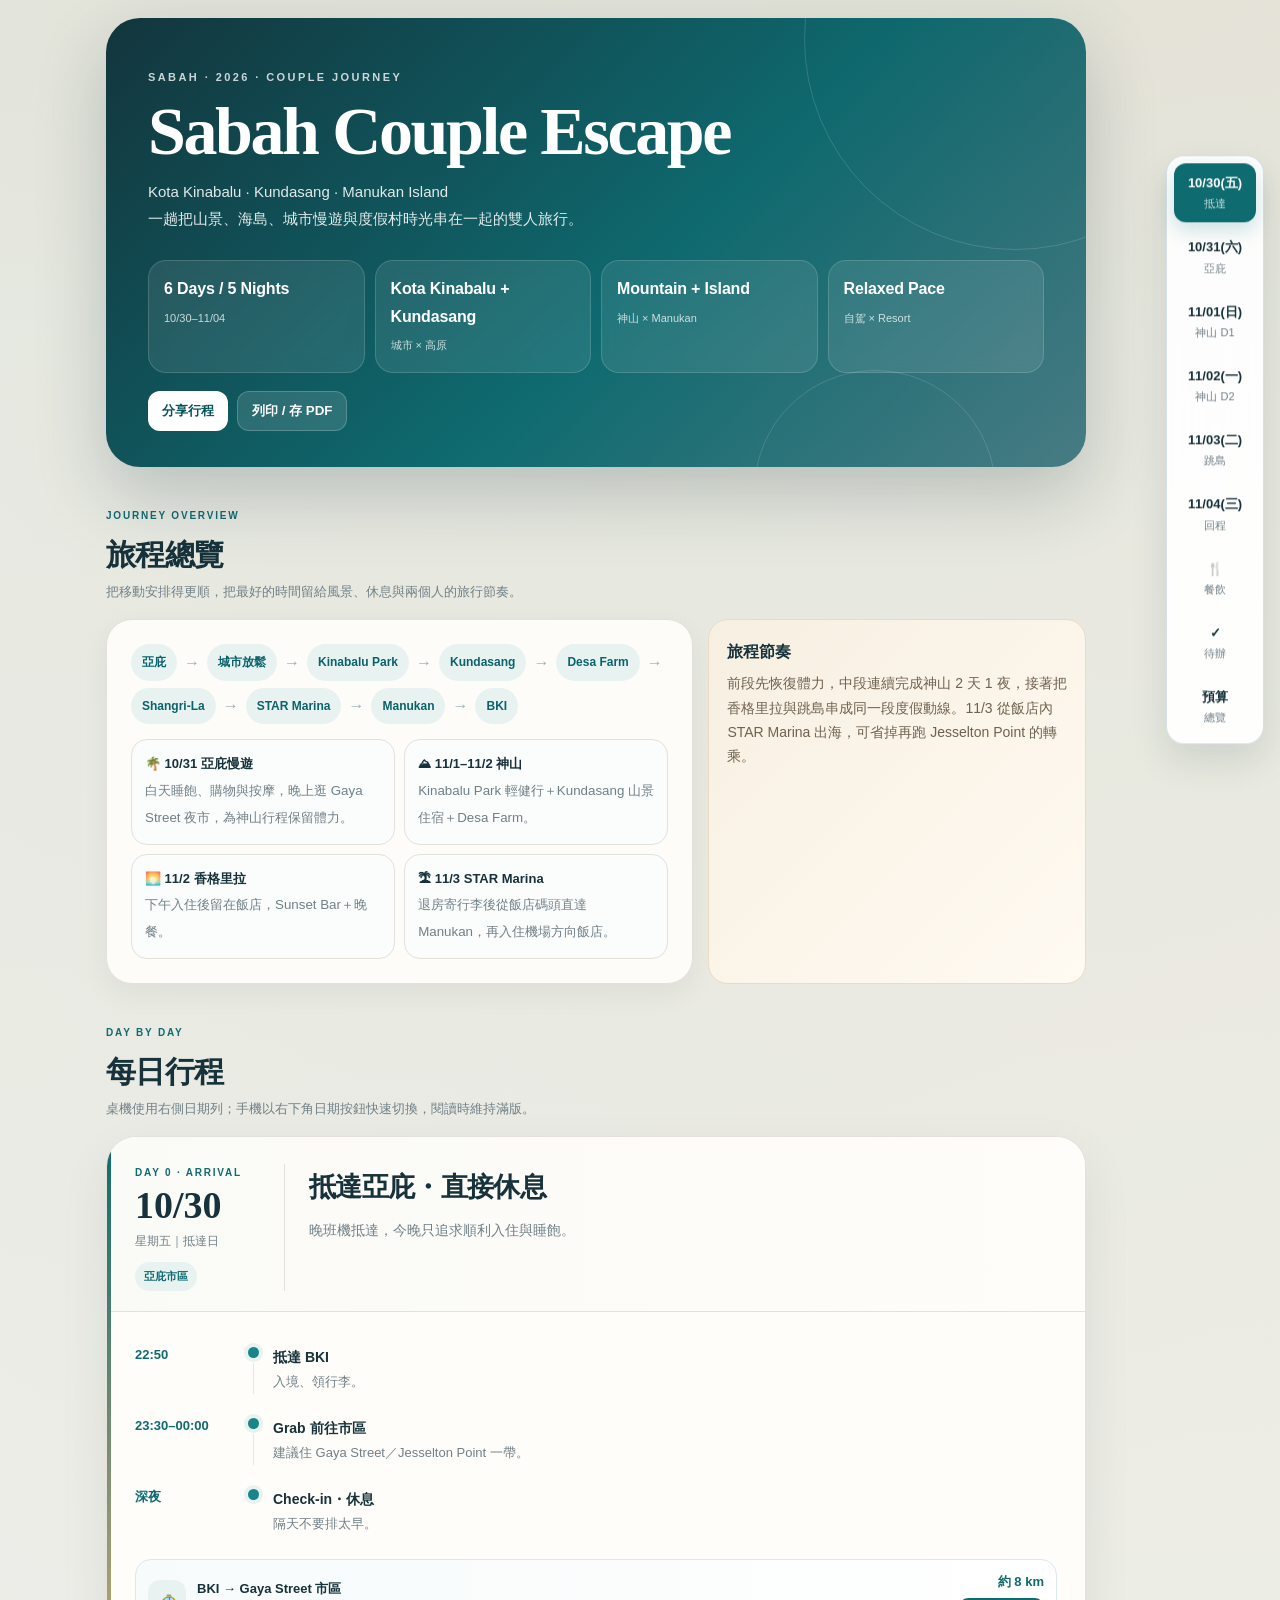
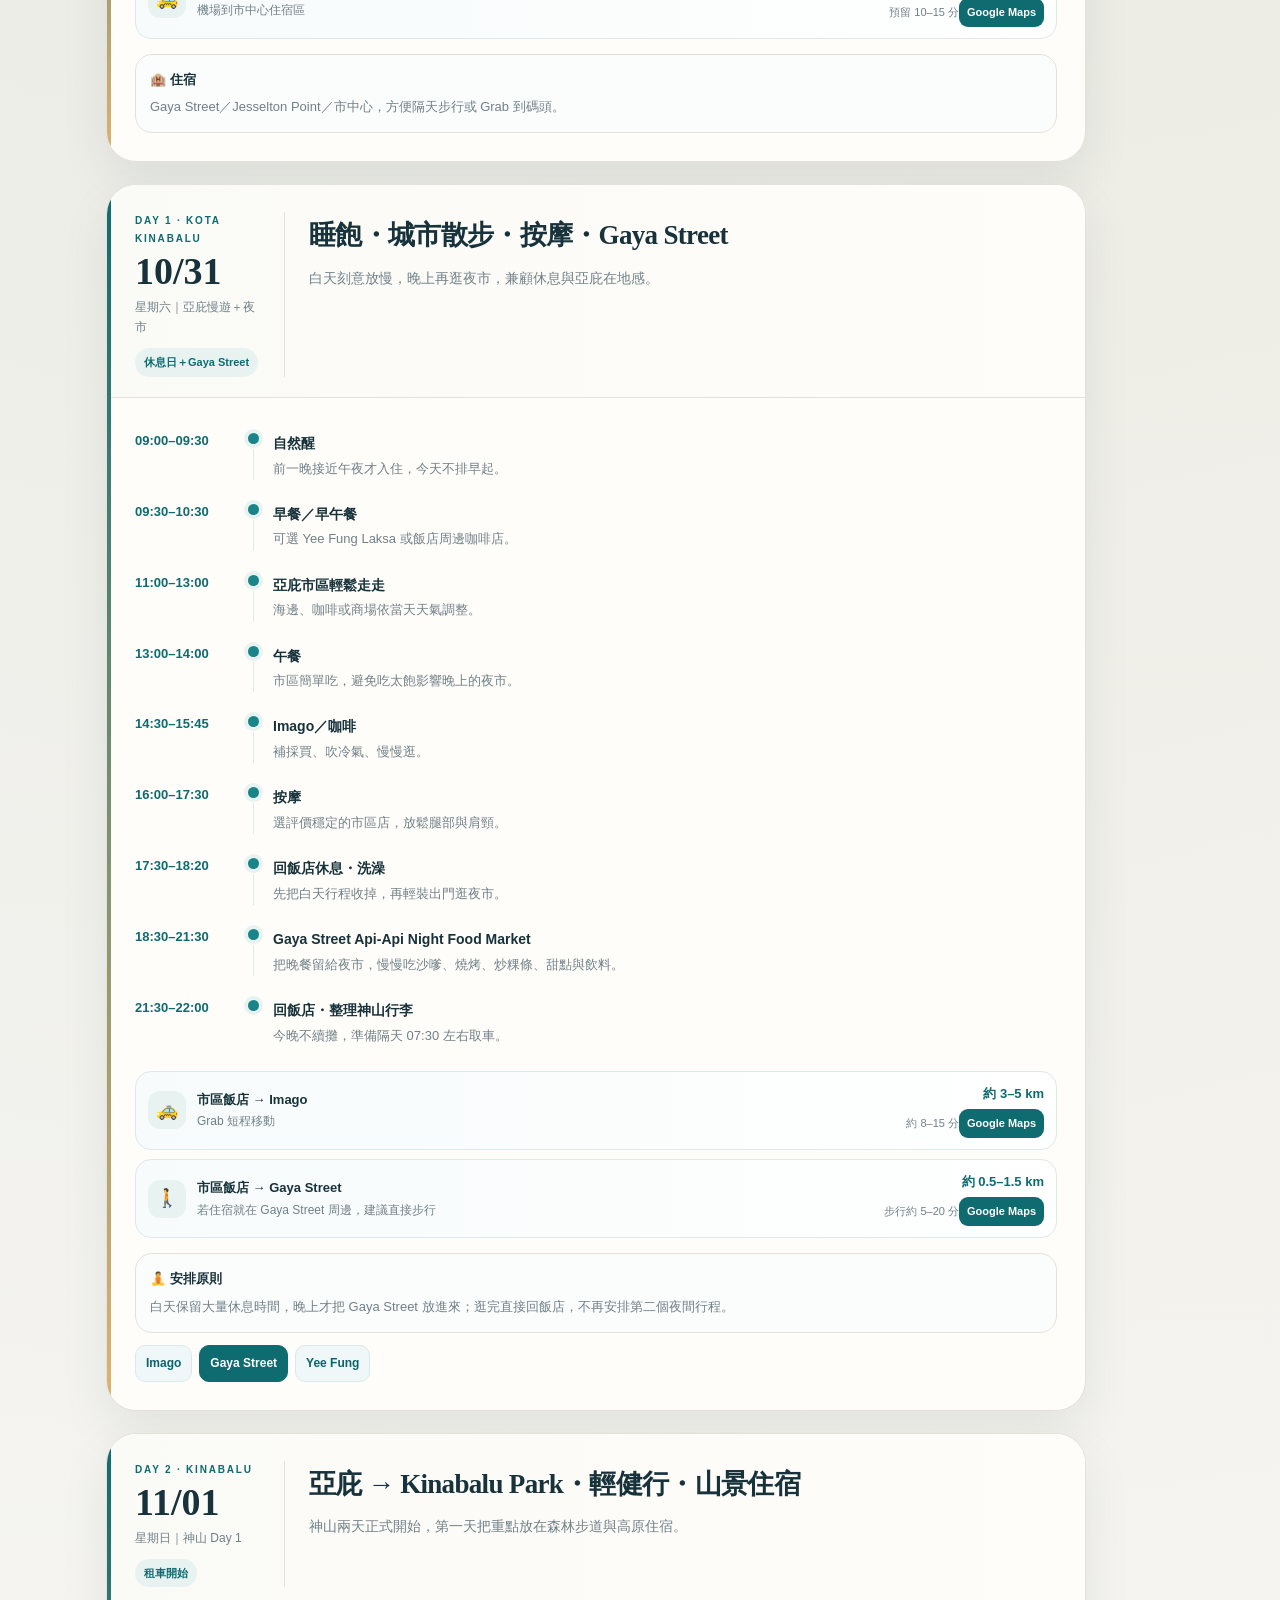
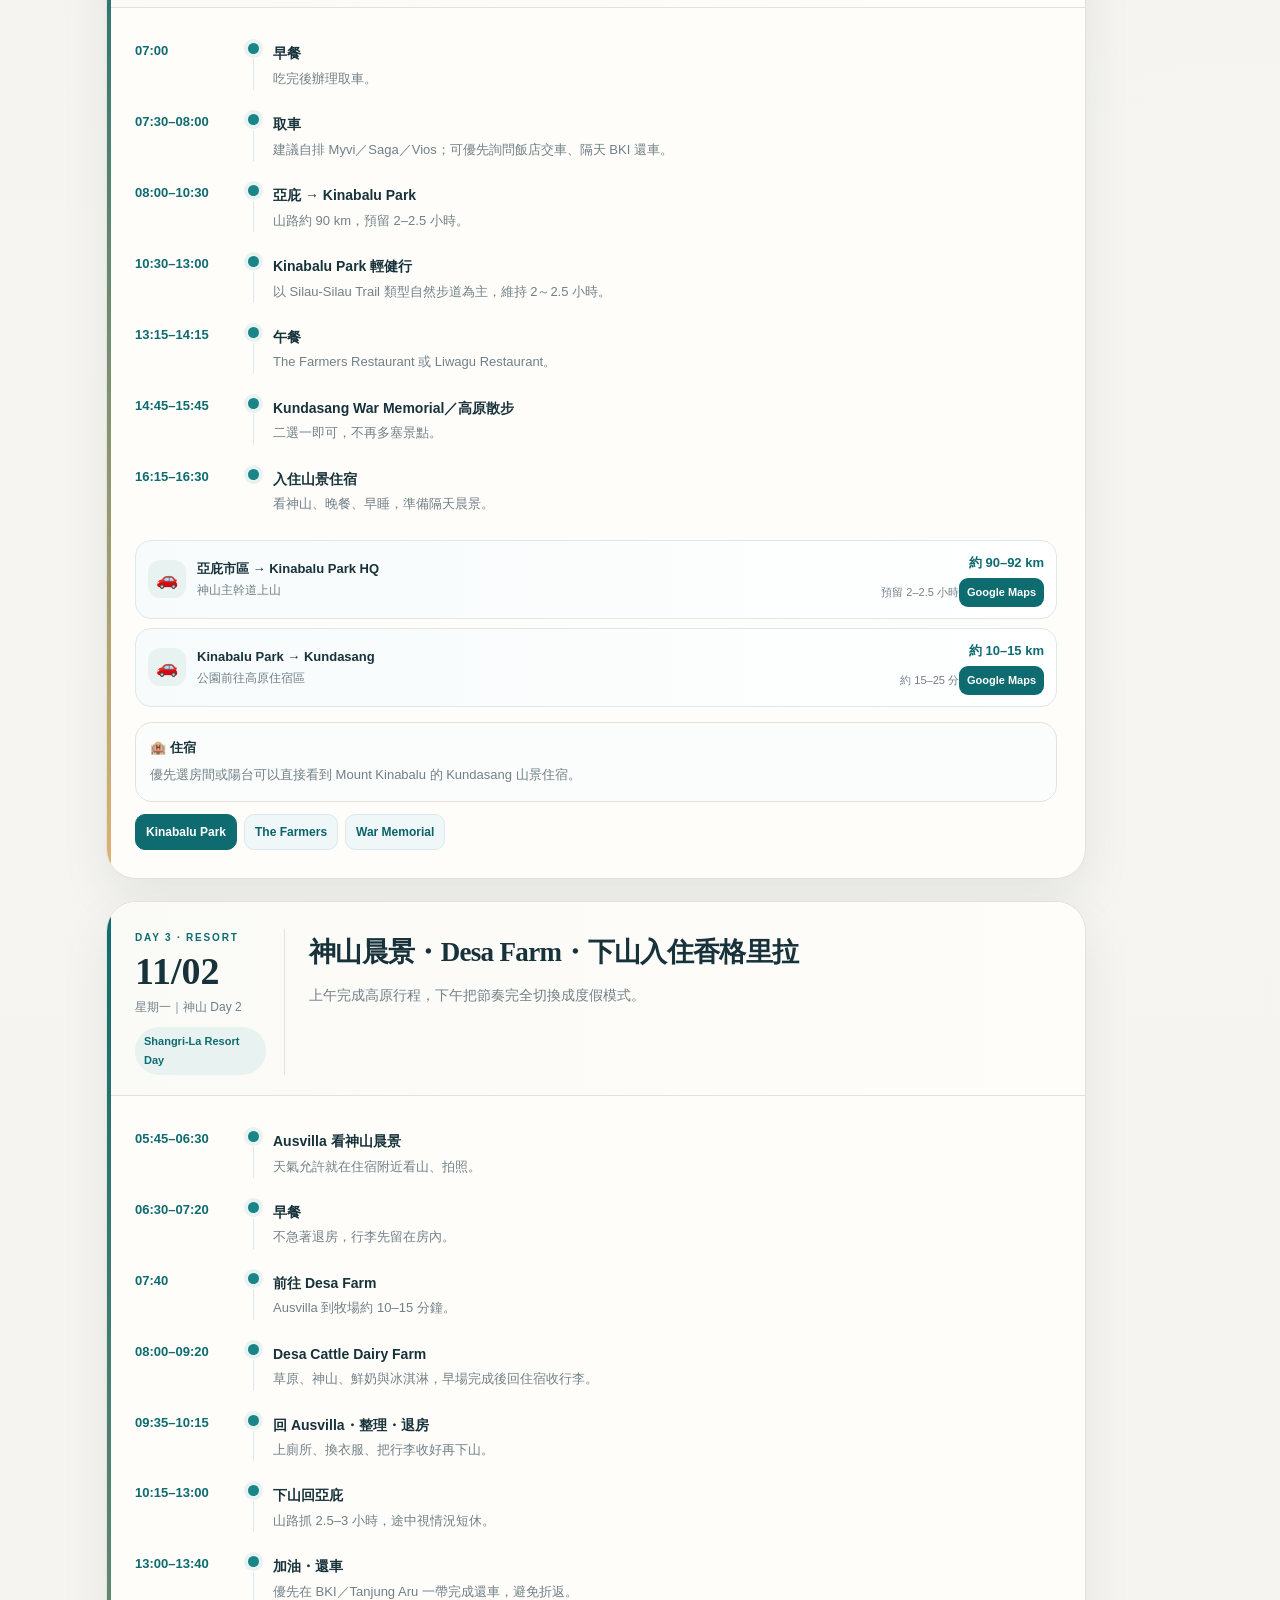
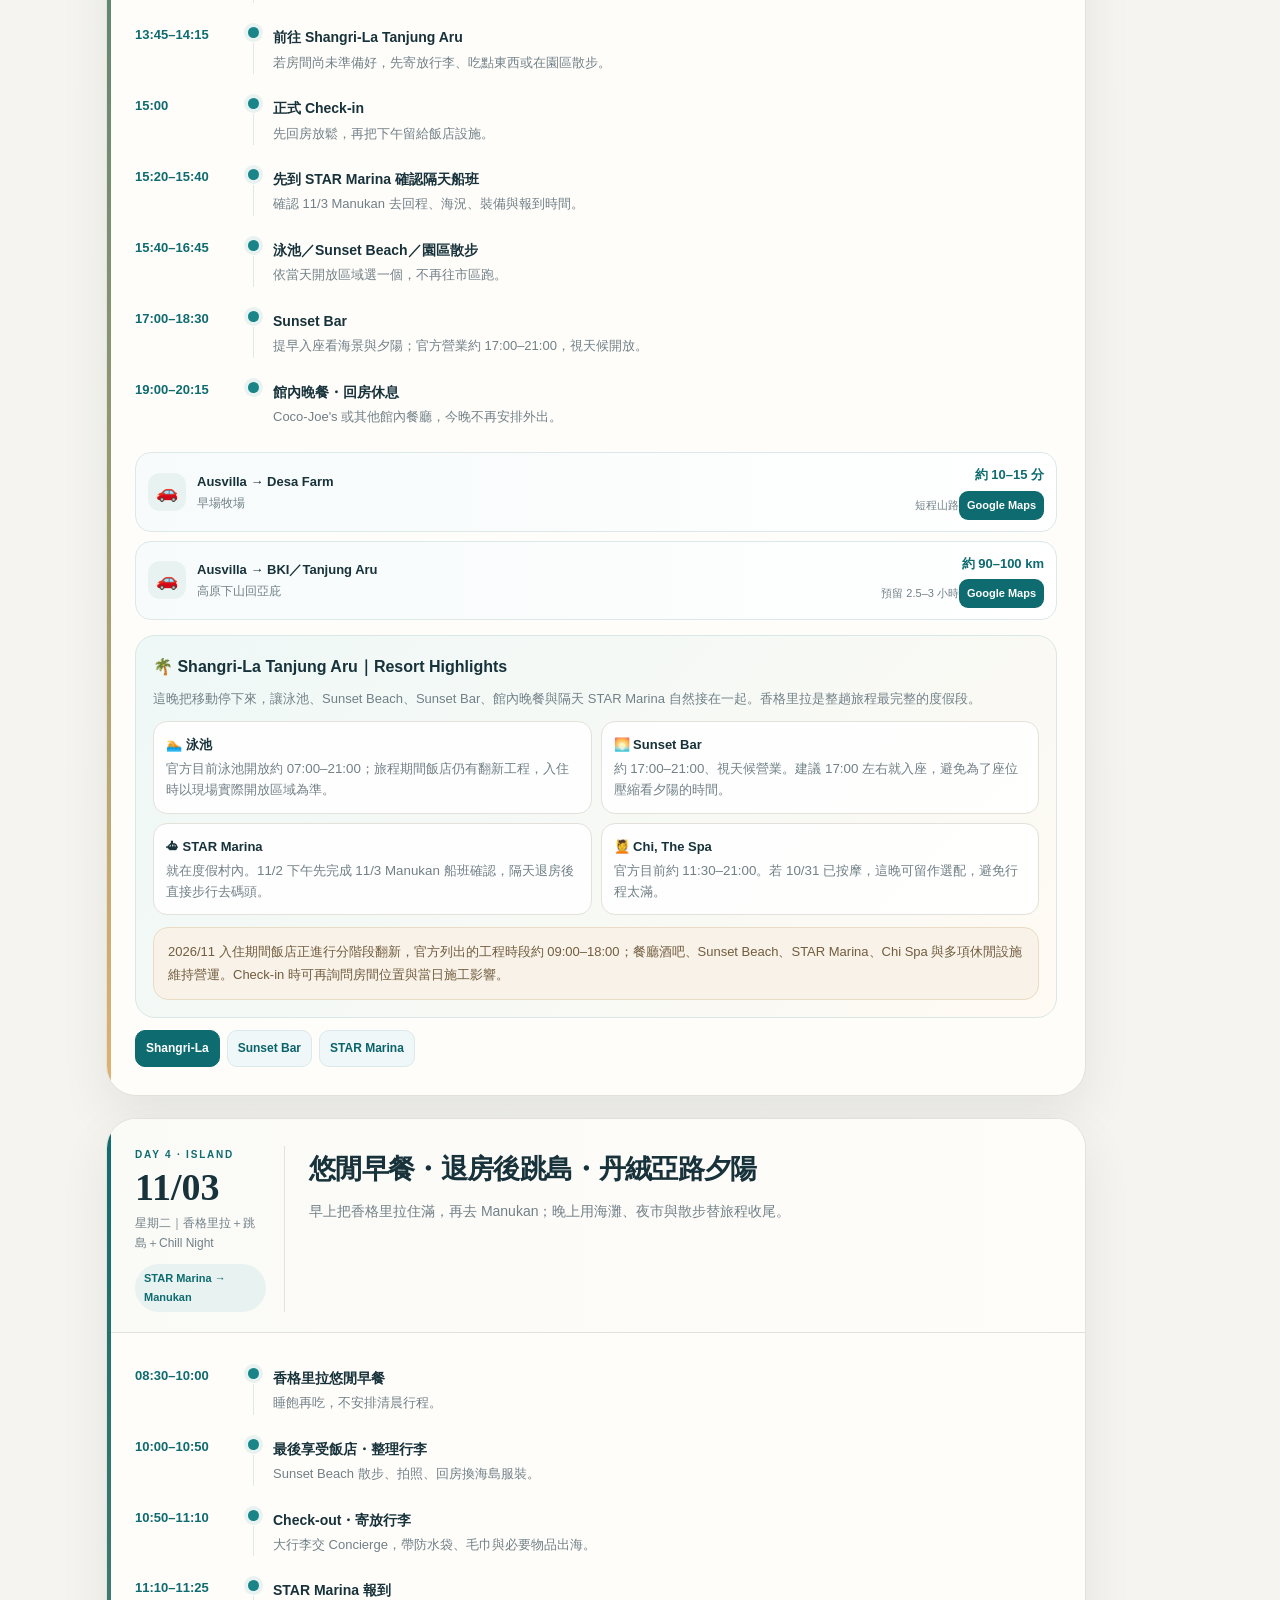
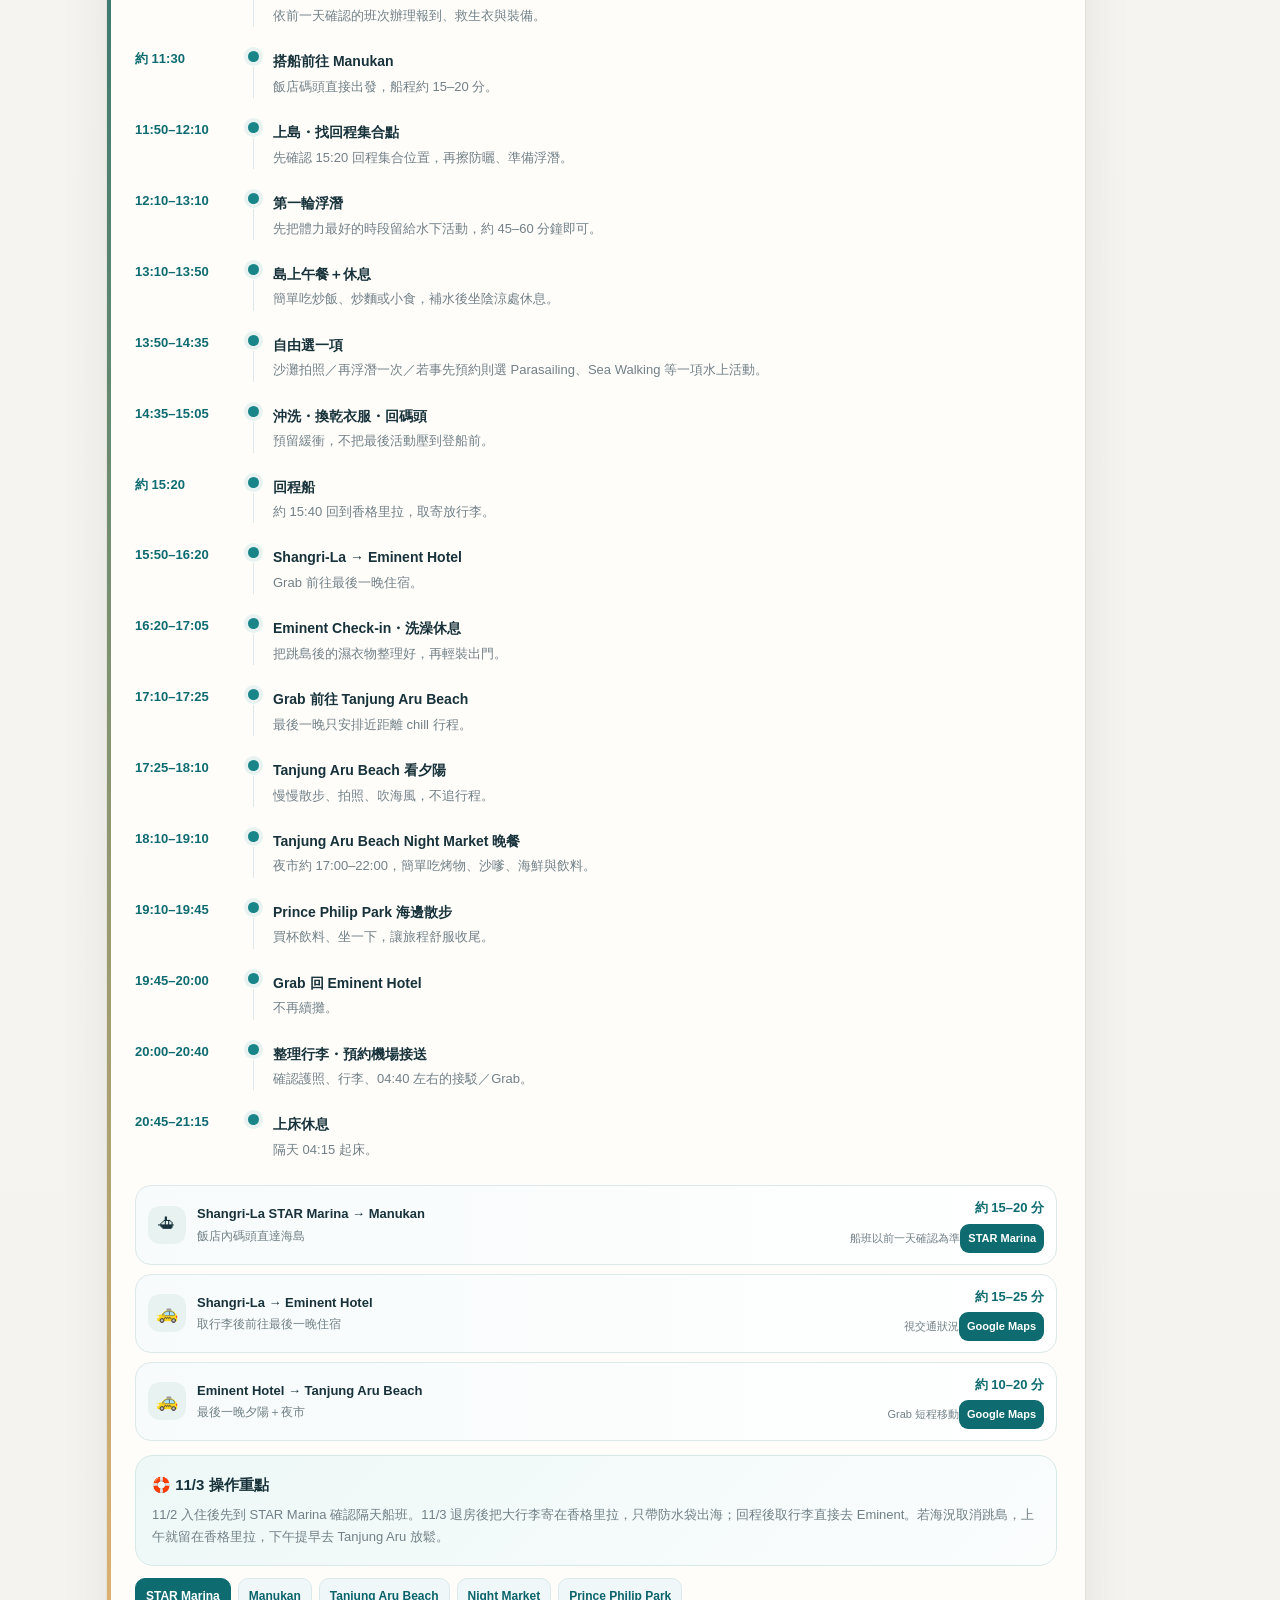
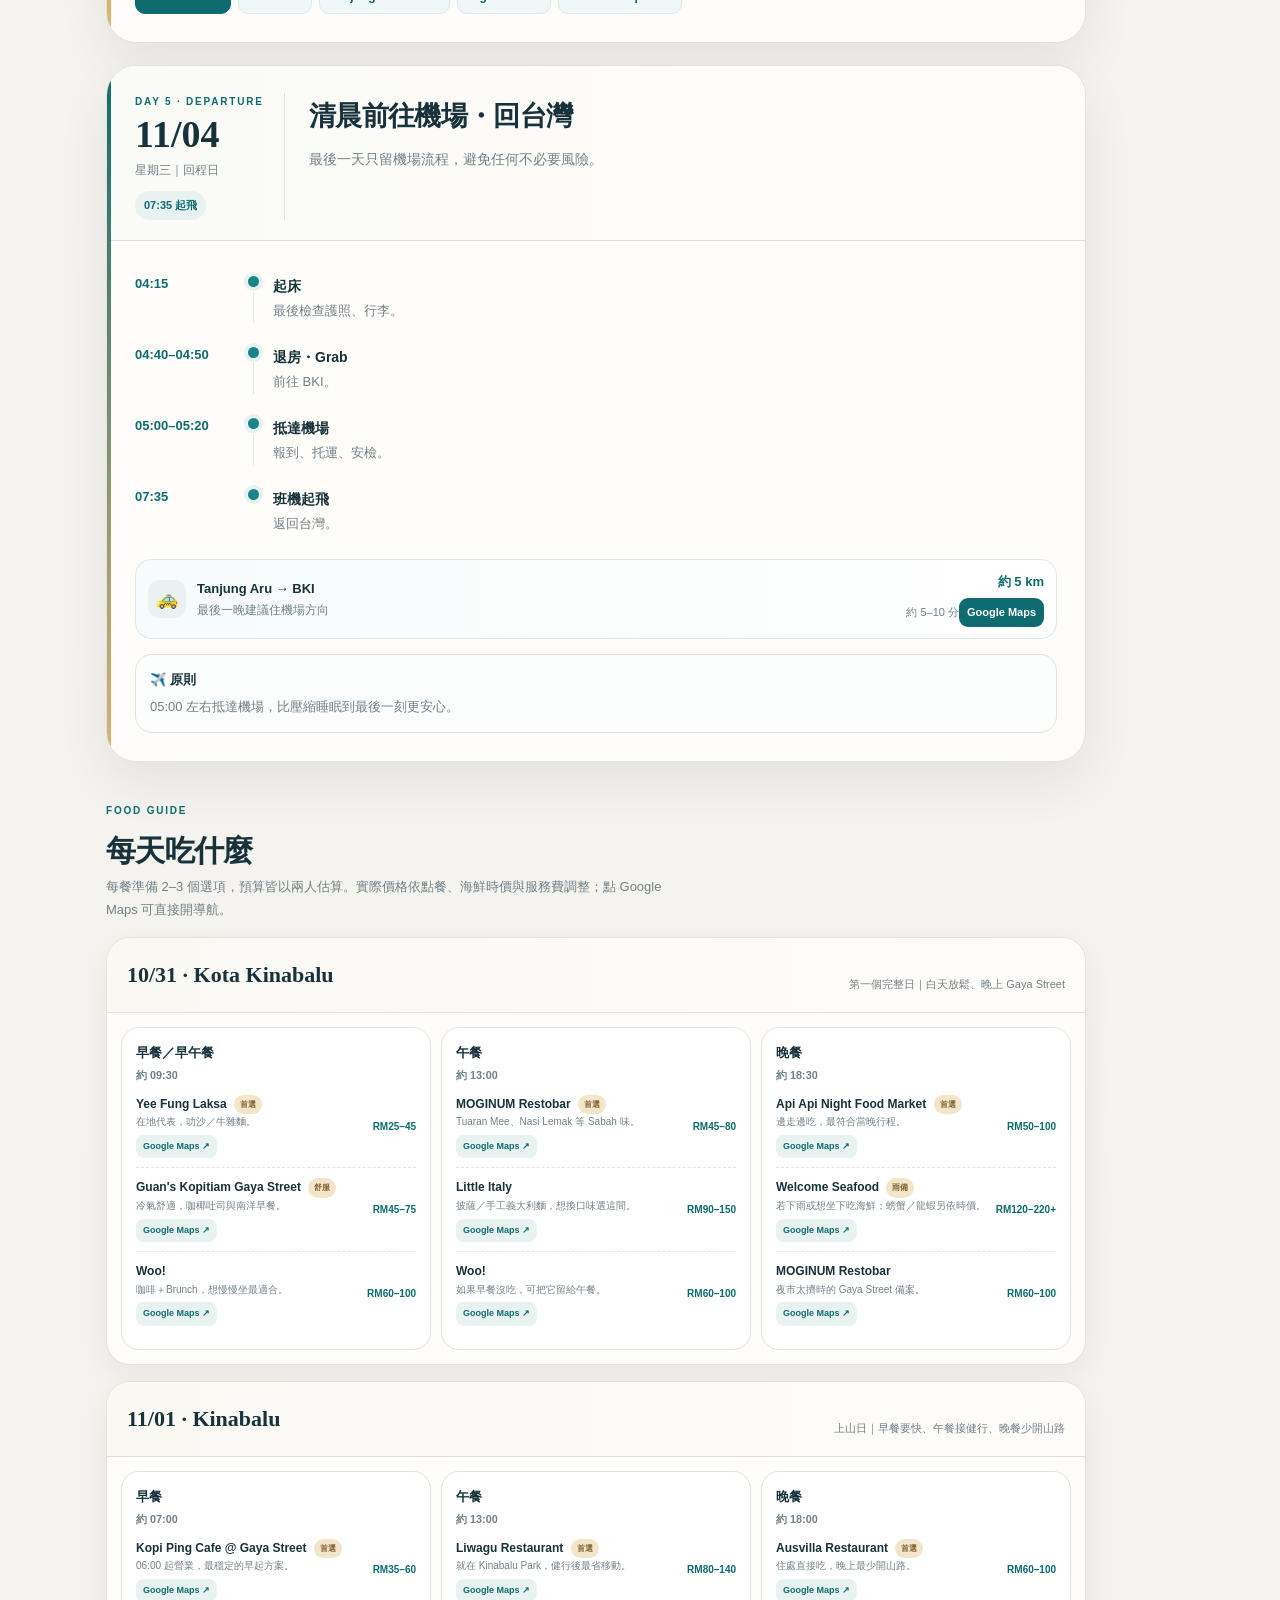
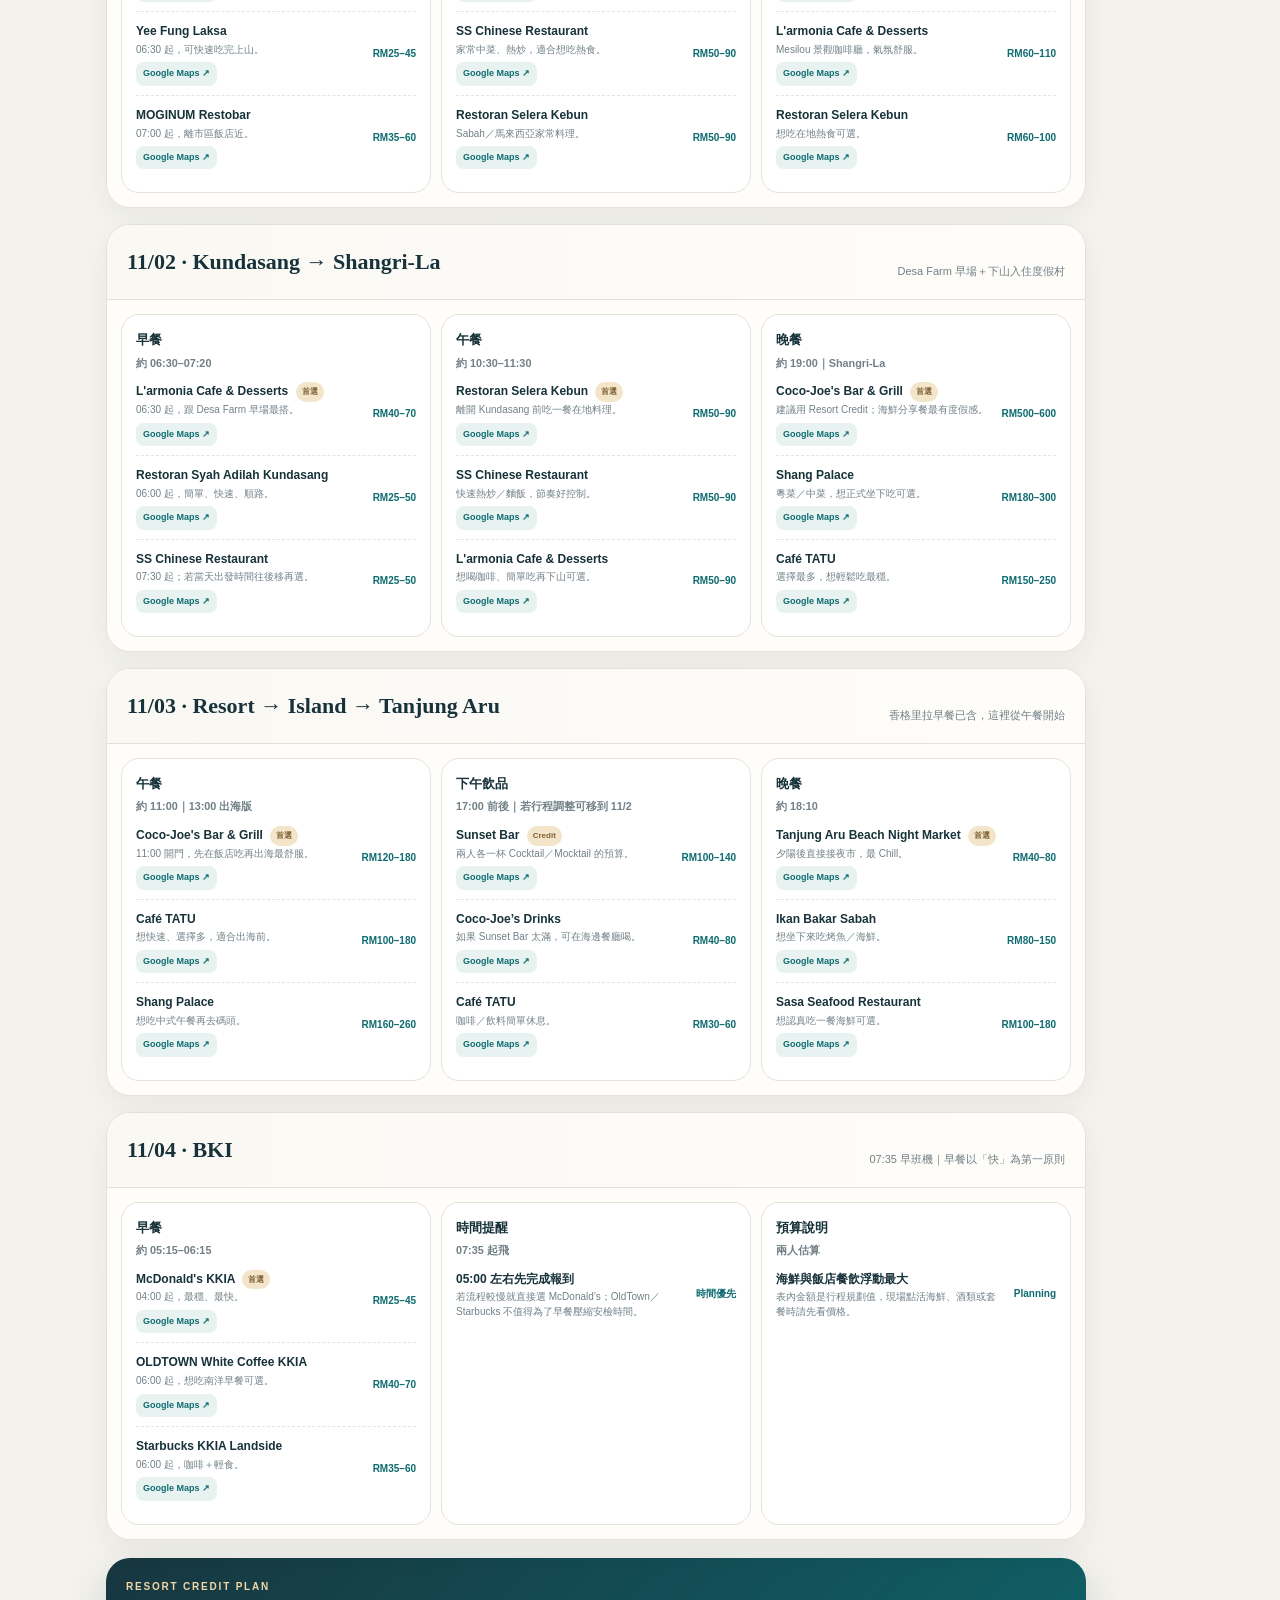
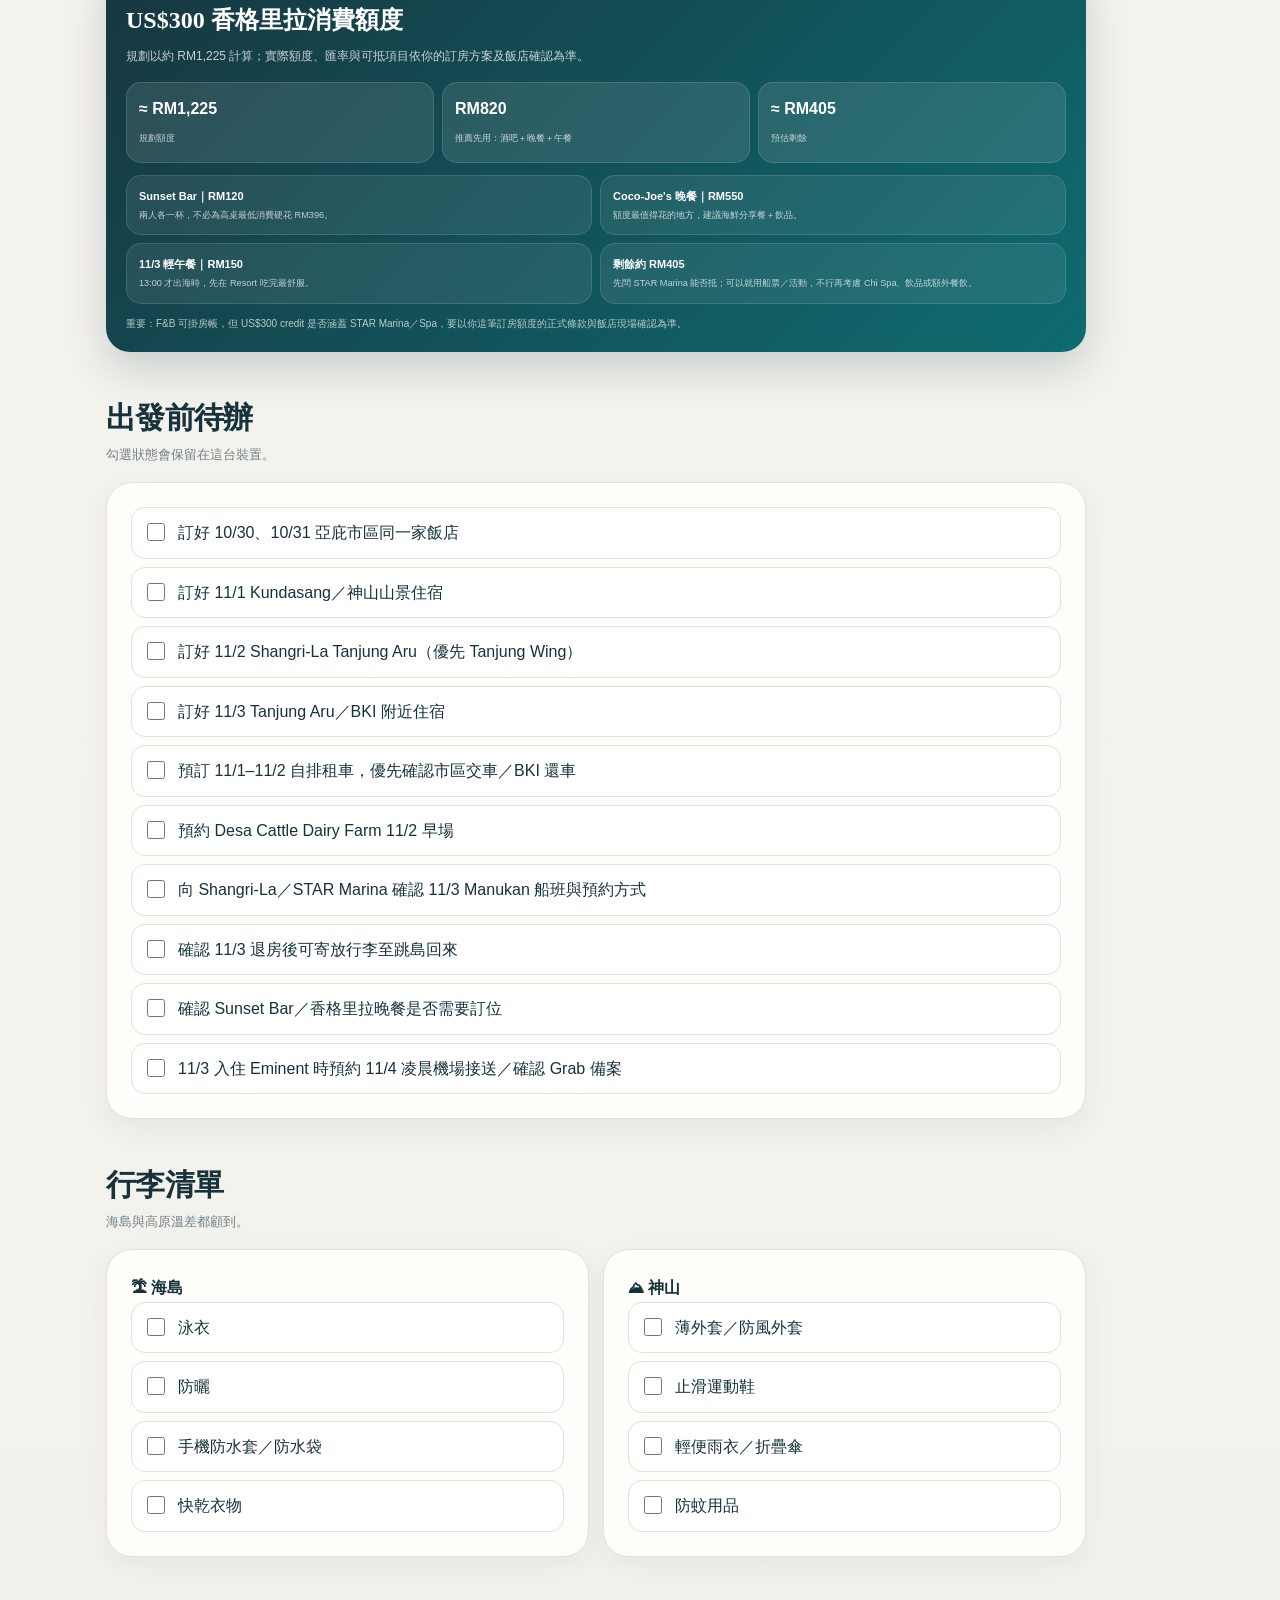
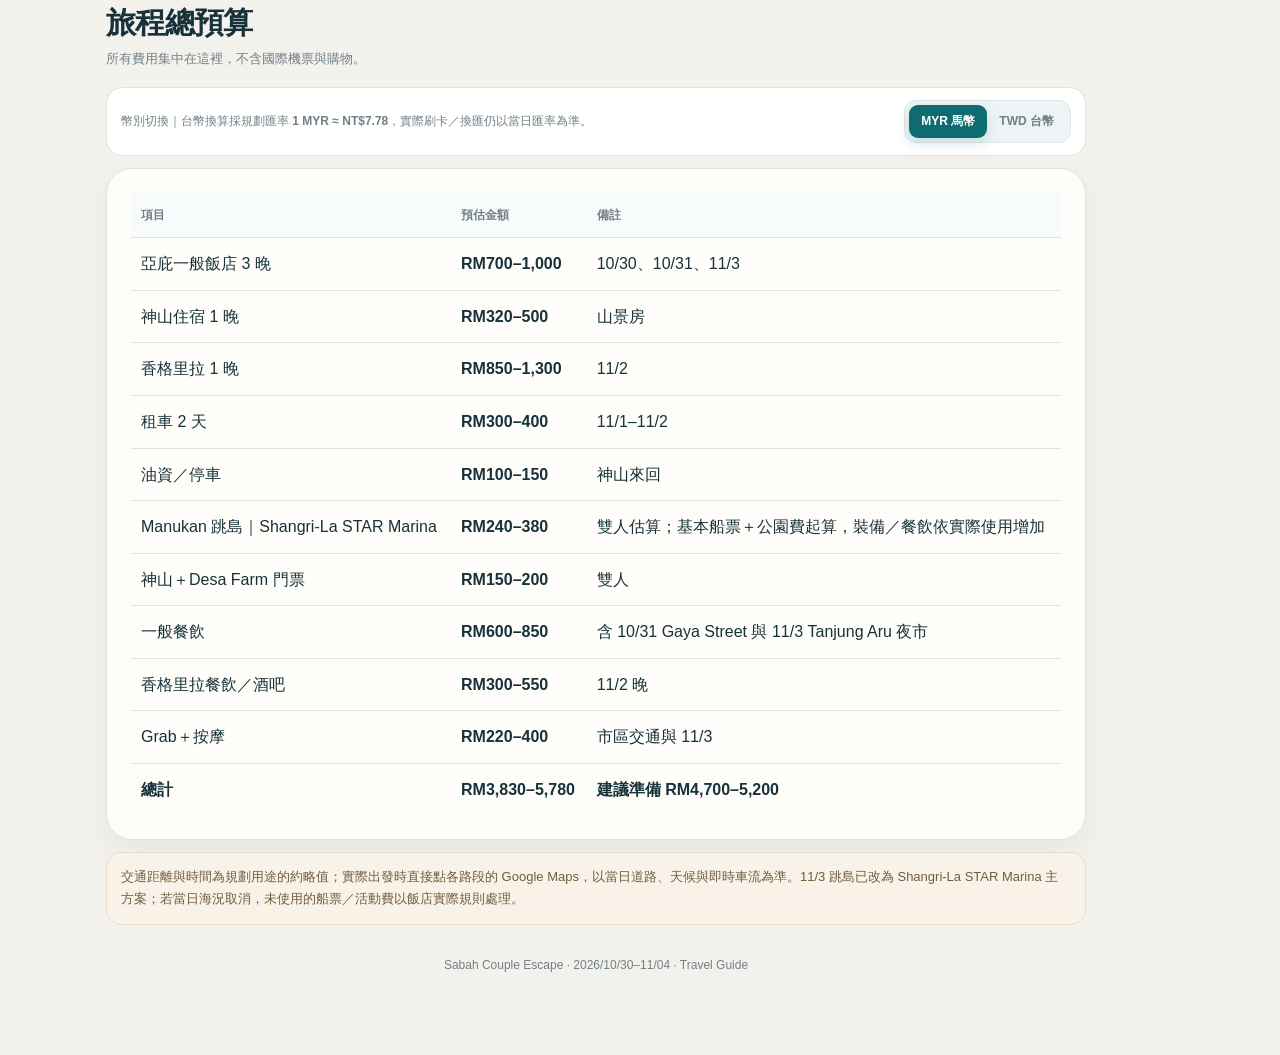
==== commit 0013f078: "Add complete Sabah dining guide with maps and budgets" ====
--- a/sabah-2026/index.html
+++ b/sabah-2026/index.html
@@ -87,6 +87,27 @@
 .resortFact{padding:12px;border-radius:14px;background:rgba(255,255,255,.92);border:1px solid var(--line)}
 .resortFact b{display:block;font-size:13px;margin-bottom:3px}.resortFact small{display:block;color:var(--muted);line-height:1.55}
 .safetyGrid{display:grid;grid-template-columns:1fr 1fr;gap:9px;margin-top:10px}.safetyOpt{padding:12px;border-radius:14px;background:#fff;border:1px solid var(--line)}.safetyOpt b{display:block;font-size:13px;margin-bottom:4px}.safetyOpt small{display:block;color:var(--muted);line-height:1.55}
+
+.foodGuideGrid{display:grid;gap:16px}
+.foodDay{background:rgba(255,253,250,.98);border:1px solid var(--line);border-radius:24px;overflow:hidden;box-shadow:var(--shadowSoft)}
+.foodDayHead{display:flex;align-items:flex-end;justify-content:space-between;gap:12px;padding:18px 20px;background:linear-gradient(90deg,#faf8f3,#fffdfa);border-bottom:1px solid var(--line)}
+.foodDayHead h3{margin:0;font-family:Georgia,"Times New Roman","Noto Serif TC",serif;font-size:22px;font-weight:600}.foodDayHead span{font-size:11px;color:var(--muted)}
+.mealGrid{display:grid;grid-template-columns:repeat(3,minmax(0,1fr));gap:10px;padding:14px}
+.mealBox{min-width:0;border:1px solid var(--line);border-radius:18px;padding:14px;background:#fff}
+.mealBox h4{margin:0 0 9px;font-size:13px}.mealBox h4 small{display:block;margin-top:2px;color:var(--muted);font-weight:600}
+.restaurantOption{display:grid;grid-template-columns:1fr auto;gap:8px;align-items:center;padding:9px 0;border-top:1px dashed #e8e4dc}.restaurantOption:first-of-type{border-top:0;padding-top:0}
+.restaurantOption b{display:block;font-size:12px}.restaurantOption small{display:block;margin-top:1px;color:var(--muted);font-size:10px;line-height:1.45}
+.restaurantBudget{font-size:10px;font-weight:900;color:var(--teal);white-space:nowrap}
+.foodMap{display:inline-flex;margin-top:5px;padding:4px 7px;border-radius:8px;background:var(--tealSoft);color:var(--teal);font-size:9px;font-weight:900}
+.foodPick{display:inline-block;margin-left:4px;padding:3px 6px;border-radius:999px;background:#f3e5c9;color:#806133;font-size:8px;font-weight:900;vertical-align:1px}
+.creditCard{margin-top:18px;padding:20px;border-radius:24px;background:linear-gradient(135deg,#173640,#0e6b70);color:#fff;box-shadow:0 18px 40px rgba(23,54,64,.18)}
+.creditCard h3{margin:0;font-family:Georgia,"Times New Roman","Noto Serif TC",serif;font-size:24px;font-weight:600}.creditCard>p{margin:5px 0 0;color:rgba(255,255,255,.76);font-size:12px}
+.creditSummary{display:grid;grid-template-columns:repeat(3,1fr);gap:8px;margin-top:15px}.creditStat{padding:12px;border-radius:15px;background:rgba(255,255,255,.10);border:1px solid rgba(255,255,255,.13)}.creditStat b{display:block;font-size:16px}.creditStat small{font-size:9px;opacity:.72}
+.creditItems{display:grid;grid-template-columns:1fr 1fr;gap:8px;margin-top:12px}.creditItem{padding:11px 12px;border-radius:15px;background:rgba(255,255,255,.08);border:1px solid rgba(255,255,255,.12);font-size:11px}.creditItem b{display:block}.creditItem small{display:block;margin-top:2px;opacity:.72}
+.creditCheck{display:flex;align-items:flex-start;gap:8px;cursor:pointer}.creditCheck input{margin-top:3px;accent-color:#d7a04f}
+.creditNote{margin-top:11px;font-size:10px;color:rgba(255,255,255,.7)}
+@media(max-width:880px){.mealGrid{grid-template-columns:1fr}.creditItems{grid-template-columns:1fr 1fr}}
+@media(max-width:620px){.foodDayHead{align-items:flex-start;flex-direction:column}.creditSummary{grid-template-columns:1fr}.creditItems{grid-template-columns:1fr}}
 .currencyBar{display:flex;align-items:center;justify-content:space-between;gap:12px;flex-wrap:wrap;margin-bottom:12px;padding:12px 14px;border:1px solid var(--line);border-radius:16px;background:#fff}
 .currencyBar .currencyInfo{font-size:12px;color:var(--muted)}
 .currencySwitch{display:inline-flex;padding:4px;border-radius:12px;background:#eef4f5;border:1px solid #dce7e9}
@@ -201,6 +222,7 @@
     <a class="dayLink" href="#day1102" data-target="day1102"><b>11/02(一)</b><span>神山 D2</span></a>
     <a class="dayLink" href="#day1103" data-target="day1103"><b>11/03(二)</b><span>跳島</span></a>
     <a class="dayLink" href="#day1104" data-target="day1104"><b>11/04(三)</b><span>回程</span></a>
+    <a class="dayLink" href="#foodGuide"><b>🍴</b><span>餐飲</span></a>
     <a class="dayLink" href="#todo"><b>✓</b><span>待辦</span></a>
     <a class="dayLink" href="#budget"><b>預算</b><span>總覽</span></a>
   </div>
@@ -393,6 +415,36 @@
 </article>
 
 </div></section>
+
+
+<section class="section" id="foodGuide">
+  <div class="sectionTitle"><div><span class="editorialEyebrow">Food Guide</span><h2>每天吃什麼</h2><p>每餐準備 2–3 個選項，預算皆以兩人估算。實際價格依點餐、海鮮時價與服務費調整；點 Google Maps 可直接開導航。</p></div></div>
+  <div class="foodGuideGrid">
+    <div class="foodDay"><div class="foodDayHead"><h3>10/31 · Kota Kinabalu</h3><span>第一個完整日｜白天放鬆、晚上 Gaya Street</span></div><div class="mealGrid"><div class="mealBox"><h4>早餐／早午餐<small>約 09:30</small></h4><div class="restaurantOption"><div><b>Yee Fung Laksa <span class="foodPick">首選</span></b><small>在地代表，叻沙／牛雜麵。</small><a class="foodMap" target="_blank" rel="noopener" href="https://www.google.com/maps/search/?api=1&query=Yee+Fung+Laksa+Kota+Kinabalu">Google Maps ↗</a></div><span class="restaurantBudget">RM25–45</span></div><div class="restaurantOption"><div><b>Guan's Kopitiam Gaya Street <span class="foodPick">舒服</span></b><small>冷氣舒適，咖椰吐司與南洋早餐。</small><a class="foodMap" target="_blank" rel="noopener" href="https://www.google.com/maps/search/?api=1&query=Guan's+Kopitiam+Gaya+Street">Google Maps ↗</a></div><span class="restaurantBudget">RM45–75</span></div><div class="restaurantOption"><div><b>Woo!</b><small>咖啡＋Brunch，想慢慢坐最適合。</small><a class="foodMap" target="_blank" rel="noopener" href="https://www.google.com/maps/search/?api=1&query=Woo+Kota+Kinabalu">Google Maps ↗</a></div><span class="restaurantBudget">RM60–100</span></div></div><div class="mealBox"><h4>午餐<small>約 13:00</small></h4><div class="restaurantOption"><div><b>MOGINUM Restobar <span class="foodPick">首選</span></b><small>Tuaran Mee、Nasi Lemak 等 Sabah 味。</small><a class="foodMap" target="_blank" rel="noopener" href="https://www.google.com/maps/search/?api=1&query=MOGINUM+Restobar+Kota+Kinabalu">Google Maps ↗</a></div><span class="restaurantBudget">RM45–80</span></div><div class="restaurantOption"><div><b>Little Italy</b><small>披薩／手工義大利麵，想換口味選這間。</small><a class="foodMap" target="_blank" rel="noopener" href="https://www.google.com/maps/search/?api=1&query=Little+Italy+Kota+Kinabalu">Google Maps ↗</a></div><span class="restaurantBudget">RM90–150</span></div><div class="restaurantOption"><div><b>Woo!</b><small>如果早餐沒吃，可把它留給午餐。</small><a class="foodMap" target="_blank" rel="noopener" href="https://www.google.com/maps/search/?api=1&query=Woo+Kota+Kinabalu">Google Maps ↗</a></div><span class="restaurantBudget">RM60–100</span></div></div><div class="mealBox"><h4>晚餐<small>約 18:30</small></h4><div class="restaurantOption"><div><b>Api Api Night Food Market <span class="foodPick">首選</span></b><small>邊走邊吃，最符合當晚行程。</small><a class="foodMap" target="_blank" rel="noopener" href="https://www.google.com/maps/search/?api=1&query=Api+Api+Night+Food+Market+Gaya+Street">Google Maps ↗</a></div><span class="restaurantBudget">RM50–100</span></div><div class="restaurantOption"><div><b>Welcome Seafood <span class="foodPick">雨備</span></b><small>若下雨或想坐下吃海鮮；螃蟹／龍蝦另依時價。</small><a class="foodMap" target="_blank" rel="noopener" href="https://www.google.com/maps/search/?api=1&query=Welcome+Seafood+Restaurant+Kota+Kinabalu">Google Maps ↗</a></div><span class="restaurantBudget">RM120–220+</span></div><div class="restaurantOption"><div><b>MOGINUM Restobar</b><small>夜市太擠時的 Gaya Street 備案。</small><a class="foodMap" target="_blank" rel="noopener" href="https://www.google.com/maps/search/?api=1&query=MOGINUM+Restobar+Kota+Kinabalu">Google Maps ↗</a></div><span class="restaurantBudget">RM60–100</span></div></div></div></div>
+    <div class="foodDay"><div class="foodDayHead"><h3>11/01 · Kinabalu</h3><span>上山日｜早餐要快、午餐接健行、晚餐少開山路</span></div><div class="mealGrid"><div class="mealBox"><h4>早餐<small>約 07:00</small></h4><div class="restaurantOption"><div><b>Kopi Ping Cafe @ Gaya Street <span class="foodPick">首選</span></b><small>06:00 起營業，最穩定的早起方案。</small><a class="foodMap" target="_blank" rel="noopener" href="https://www.google.com/maps/search/?api=1&query=Kopi+Ping+Cafe+Gaya+Street">Google Maps ↗</a></div><span class="restaurantBudget">RM35–60</span></div><div class="restaurantOption"><div><b>Yee Fung Laksa</b><small>06:30 起，可快速吃完上山。</small><a class="foodMap" target="_blank" rel="noopener" href="https://www.google.com/maps/search/?api=1&query=Yee+Fung+Laksa+Kota+Kinabalu">Google Maps ↗</a></div><span class="restaurantBudget">RM25–45</span></div><div class="restaurantOption"><div><b>MOGINUM Restobar</b><small>07:00 起，離市區飯店近。</small><a class="foodMap" target="_blank" rel="noopener" href="https://www.google.com/maps/search/?api=1&query=MOGINUM+Restobar+Kota+Kinabalu">Google Maps ↗</a></div><span class="restaurantBudget">RM35–60</span></div></div><div class="mealBox"><h4>午餐<small>約 13:00</small></h4><div class="restaurantOption"><div><b>Liwagu Restaurant <span class="foodPick">首選</span></b><small>就在 Kinabalu Park，健行後最省移動。</small><a class="foodMap" target="_blank" rel="noopener" href="https://www.google.com/maps/search/?api=1&query=Liwagu+Restaurant+Kinabalu+Park">Google Maps ↗</a></div><span class="restaurantBudget">RM80–140</span></div><div class="restaurantOption"><div><b>SS Chinese Restaurant</b><small>家常中菜、熱炒，適合想吃熱食。</small><a class="foodMap" target="_blank" rel="noopener" href="https://www.google.com/maps/search/?api=1&query=SS+Chinese+Restaurant+Kundasang">Google Maps ↗</a></div><span class="restaurantBudget">RM50–90</span></div><div class="restaurantOption"><div><b>Restoran Selera Kebun</b><small>Sabah／馬來西亞家常料理。</small><a class="foodMap" target="_blank" rel="noopener" href="https://www.google.com/maps/search/?api=1&query=Restoran+Selera+Kebun+Kundasang">Google Maps ↗</a></div><span class="restaurantBudget">RM50–90</span></div></div><div class="mealBox"><h4>晚餐<small>約 18:00</small></h4><div class="restaurantOption"><div><b>Ausvilla Restaurant <span class="foodPick">首選</span></b><small>住處直接吃，晚上最少開山路。</small><a class="foodMap" target="_blank" rel="noopener" href="https://www.google.com/maps/search/?api=1&query=Ausvilla+Kundasang">Google Maps ↗</a></div><span class="restaurantBudget">RM60–100</span></div><div class="restaurantOption"><div><b>L'armonia Cafe & Desserts</b><small>Mesilou 景觀咖啡廳，氣氛舒服。</small><a class="foodMap" target="_blank" rel="noopener" href="https://www.google.com/maps/search/?api=1&query=L'armonia+Cafe+The+Pampines+Villa+Kundasang">Google Maps ↗</a></div><span class="restaurantBudget">RM60–110</span></div><div class="restaurantOption"><div><b>Restoran Selera Kebun</b><small>想吃在地熱食可選。</small><a class="foodMap" target="_blank" rel="noopener" href="https://www.google.com/maps/search/?api=1&query=Restoran+Selera+Kebun+Kundasang">Google Maps ↗</a></div><span class="restaurantBudget">RM60–100</span></div></div></div></div>
+    <div class="foodDay"><div class="foodDayHead"><h3>11/02 · Kundasang → Shangri-La</h3><span>Desa Farm 早場＋下山入住度假村</span></div><div class="mealGrid"><div class="mealBox"><h4>早餐<small>約 06:30–07:20</small></h4><div class="restaurantOption"><div><b>L'armonia Cafe & Desserts <span class="foodPick">首選</span></b><small>06:30 起，跟 Desa Farm 早場最搭。</small><a class="foodMap" target="_blank" rel="noopener" href="https://www.google.com/maps/search/?api=1&query=L'armonia+Cafe+The+Pampines+Villa+Kundasang">Google Maps ↗</a></div><span class="restaurantBudget">RM40–70</span></div><div class="restaurantOption"><div><b>Restoran Syah Adilah Kundasang</b><small>06:00 起，簡單、快速、順路。</small><a class="foodMap" target="_blank" rel="noopener" href="https://www.google.com/maps/search/?api=1&query=Restoran+Syah+Adilah+Kundasang">Google Maps ↗</a></div><span class="restaurantBudget">RM25–50</span></div><div class="restaurantOption"><div><b>SS Chinese Restaurant</b><small>07:30 起；若當天出發時間往後移再選。</small><a class="foodMap" target="_blank" rel="noopener" href="https://www.google.com/maps/search/?api=1&query=SS+Chinese+Restaurant+Kundasang">Google Maps ↗</a></div><span class="restaurantBudget">RM25–50</span></div></div><div class="mealBox"><h4>午餐<small>約 10:30–11:30</small></h4><div class="restaurantOption"><div><b>Restoran Selera Kebun <span class="foodPick">首選</span></b><small>離開 Kundasang 前吃一餐在地料理。</small><a class="foodMap" target="_blank" rel="noopener" href="https://www.google.com/maps/search/?api=1&query=Restoran+Selera+Kebun+Kundasang">Google Maps ↗</a></div><span class="restaurantBudget">RM50–90</span></div><div class="restaurantOption"><div><b>SS Chinese Restaurant</b><small>快速熱炒／麵飯，節奏好控制。</small><a class="foodMap" target="_blank" rel="noopener" href="https://www.google.com/maps/search/?api=1&query=SS+Chinese+Restaurant+Kundasang">Google Maps ↗</a></div><span class="restaurantBudget">RM50–90</span></div><div class="restaurantOption"><div><b>L'armonia Cafe & Desserts</b><small>想喝咖啡、簡單吃再下山可選。</small><a class="foodMap" target="_blank" rel="noopener" href="https://www.google.com/maps/search/?api=1&query=L'armonia+Cafe+The+Pampines+Villa+Kundasang">Google Maps ↗</a></div><span class="restaurantBudget">RM50–90</span></div></div><div class="mealBox"><h4>晚餐<small>約 19:00｜Shangri-La</small></h4><div class="restaurantOption"><div><b>Coco-Joe's Bar & Grill <span class="foodPick">首選</span></b><small>建議用 Resort Credit；海鮮分享餐最有度假感。</small><a class="foodMap" target="_blank" rel="noopener" href="https://www.google.com/maps/search/?api=1&query=Coco-Joe's+Bar+%26+Grill+Shangri-La+Tanjung+Aru">Google Maps ↗</a></div><span class="restaurantBudget">RM500–600</span></div><div class="restaurantOption"><div><b>Shang Palace</b><small>粵菜／中菜，想正式坐下吃可選。</small><a class="foodMap" target="_blank" rel="noopener" href="https://www.google.com/maps/search/?api=1&query=Shang+Palace+Shangri-La+Tanjung+Aru">Google Maps ↗</a></div><span class="restaurantBudget">RM180–300</span></div><div class="restaurantOption"><div><b>Café TATU</b><small>選擇最多，想輕鬆吃最穩。</small><a class="foodMap" target="_blank" rel="noopener" href="https://www.google.com/maps/search/?api=1&query=Cafe+TATU+Shangri-La+Tanjung+Aru">Google Maps ↗</a></div><span class="restaurantBudget">RM150–250</span></div></div></div></div>
+    <div class="foodDay"><div class="foodDayHead"><h3>11/03 · Resort → Island → Tanjung Aru</h3><span>香格里拉早餐已含，這裡從午餐開始</span></div><div class="mealGrid"><div class="mealBox"><h4>午餐<small>約 11:00｜13:00 出海版</small></h4><div class="restaurantOption"><div><b>Coco-Joe's Bar & Grill <span class="foodPick">首選</span></b><small>11:00 開門，先在飯店吃再出海最舒服。</small><a class="foodMap" target="_blank" rel="noopener" href="https://www.google.com/maps/search/?api=1&query=Coco-Joe's+Bar+%26+Grill+Shangri-La+Tanjung+Aru">Google Maps ↗</a></div><span class="restaurantBudget">RM120–180</span></div><div class="restaurantOption"><div><b>Café TATU</b><small>想快速、選擇多，適合出海前。</small><a class="foodMap" target="_blank" rel="noopener" href="https://www.google.com/maps/search/?api=1&query=Cafe+TATU+Shangri-La+Tanjung+Aru">Google Maps ↗</a></div><span class="restaurantBudget">RM100–180</span></div><div class="restaurantOption"><div><b>Shang Palace</b><small>想吃中式午餐再去碼頭。</small><a class="foodMap" target="_blank" rel="noopener" href="https://www.google.com/maps/search/?api=1&query=Shang+Palace+Shangri-La+Tanjung+Aru">Google Maps ↗</a></div><span class="restaurantBudget">RM160–260</span></div></div><div class="mealBox"><h4>下午飲品<small>17:00 前後｜若行程調整可移到 11/2</small></h4><div class="restaurantOption"><div><b>Sunset Bar <span class="foodPick">Credit</span></b><small>兩人各一杯 Cocktail／Mocktail 的預算。</small><a class="foodMap" target="_blank" rel="noopener" href="https://www.google.com/maps/search/?api=1&query=Sunset+Bar+Shangri-La+Tanjung+Aru">Google Maps ↗</a></div><span class="restaurantBudget">RM100–140</span></div><div class="restaurantOption"><div><b>Coco-Joe’s Drinks</b><small>如果 Sunset Bar 太滿，可在海邊餐廳喝。</small><a class="foodMap" target="_blank" rel="noopener" href="https://www.google.com/maps/search/?api=1&query=Coco-Joe's+Bar+%26+Grill+Shangri-La+Tanjung+Aru">Google Maps ↗</a></div><span class="restaurantBudget">RM40–80</span></div><div class="restaurantOption"><div><b>Café TATU</b><small>咖啡／飲料簡單休息。</small><a class="foodMap" target="_blank" rel="noopener" href="https://www.google.com/maps/search/?api=1&query=Cafe+TATU+Shangri-La+Tanjung+Aru">Google Maps ↗</a></div><span class="restaurantBudget">RM30–60</span></div></div><div class="mealBox"><h4>晚餐<small>約 18:10</small></h4><div class="restaurantOption"><div><b>Tanjung Aru Beach Night Market <span class="foodPick">首選</span></b><small>夕陽後直接接夜市，最 Chill。</small><a class="foodMap" target="_blank" rel="noopener" href="https://www.google.com/maps/search/?api=1&query=Tanjung+Aru+Beach+Night+Market">Google Maps ↗</a></div><span class="restaurantBudget">RM40–80</span></div><div class="restaurantOption"><div><b>Ikan Bakar Sabah</b><small>想坐下來吃烤魚／海鮮。</small><a class="foodMap" target="_blank" rel="noopener" href="https://www.google.com/maps/search/?api=1&query=Ikan+Bakar+Sabah+Tanjung+Aru">Google Maps ↗</a></div><span class="restaurantBudget">RM80–150</span></div><div class="restaurantOption"><div><b>Sasa Seafood Restaurant</b><small>想認真吃一餐海鮮可選。</small><a class="foodMap" target="_blank" rel="noopener" href="https://www.google.com/maps/search/?api=1&query=Sasa+Seafood+Restaurant+Kota+Kinabalu">Google Maps ↗</a></div><span class="restaurantBudget">RM100–180</span></div></div></div></div>
+    <div class="foodDay"><div class="foodDayHead"><h3>11/04 · BKI</h3><span>07:35 早班機｜早餐以「快」為第一原則</span></div><div class="mealGrid"><div class="mealBox"><h4>早餐<small>約 05:15–06:15</small></h4><div class="restaurantOption"><div><b>McDonald's KKIA <span class="foodPick">首選</span></b><small>04:00 起，最穩、最快。</small><a class="foodMap" target="_blank" rel="noopener" href="https://www.google.com/maps/search/?api=1&query=McDonald's+Kota+Kinabalu+International+Airport">Google Maps ↗</a></div><span class="restaurantBudget">RM25–45</span></div><div class="restaurantOption"><div><b>OLDTOWN White Coffee KKIA</b><small>06:00 起，想吃南洋早餐可選。</small><a class="foodMap" target="_blank" rel="noopener" href="https://www.google.com/maps/search/?api=1&query=OLDTOWN+White+Coffee+KKIA">Google Maps ↗</a></div><span class="restaurantBudget">RM40–70</span></div><div class="restaurantOption"><div><b>Starbucks KKIA Landside</b><small>06:00 起，咖啡＋輕食。</small><a class="foodMap" target="_blank" rel="noopener" href="https://www.google.com/maps/search/?api=1&query=Starbucks+KKIA+Landside">Google Maps ↗</a></div><span class="restaurantBudget">RM35–60</span></div></div><div class="mealBox"><h4>時間提醒<small>07:35 起飛</small></h4><div class="restaurantOption"><div><b>05:00 左右先完成報到</b><small>若流程較慢就直接選 McDonald’s；OldTown／Starbucks 不值得為了早餐壓縮安檢時間。</small></div><span class="restaurantBudget">時間優先</span></div></div><div class="mealBox"><h4>預算說明<small>兩人估算</small></h4><div class="restaurantOption"><div><b>海鮮與飯店餐飲浮動最大</b><small>表內金額是行程規劃值，現場點活海鮮、酒類或套餐時請先看價格。</small></div><span class="restaurantBudget">Planning</span></div></div></div></div>
+  </div>
+
+  <div class="creditCard" id="resortCredit">
+    <span class="editorialEyebrow" style="color:#f3d7a5">Resort Credit Plan</span>
+    <h3>US$300 香格里拉消費額度</h3>
+    <p>規劃以約 RM1,225 計算；實際額度、匯率與可抵項目依你的訂房方案及飯店確認為準。</p>
+    <div class="creditSummary">
+      <div class="creditStat"><b>≈ RM1,225</b><small>規劃額度</small></div>
+      <div class="creditStat"><b>RM820</b><small>推薦先用：酒吧＋晚餐＋午餐</small></div>
+      <div class="creditStat"><b>≈ RM405</b><small>預估剩餘</small></div>
+    </div>
+    <div class="creditItems">
+      <div class="creditItem"><b>Sunset Bar｜RM120</b><small>兩人各一杯，不必為高桌最低消費硬花 RM396。</small></div>
+      <div class="creditItem"><b>Coco-Joe's 晚餐｜RM550</b><small>額度最值得花的地方，建議海鮮分享餐＋飲品。</small></div>
+      <div class="creditItem"><b>11/3 輕午餐｜RM150</b><small>13:00 才出海時，先在 Resort 吃完最舒服。</small></div>
+      <div class="creditItem"><b>剩餘約 RM405</b><small>先問 STAR Marina 能否抵；可以就用船票／活動，不行再考慮 Chi Spa、飲品或額外餐飲。</small></div>
+    </div>
+    <div class="creditNote">重要：F&B 可掛房帳，但 US$300 credit 是否涵蓋 STAR Marina／Spa，要以你這筆訂房額度的正式條款與飯店現場確認為準。</div>
+  </div>
+</section>
 
 <section class="section" id="todo">
   <div class="sectionTitle"><div><h2>出發前待辦</h2><p>勾選狀態會保留在這台裝置。</p></div></div>
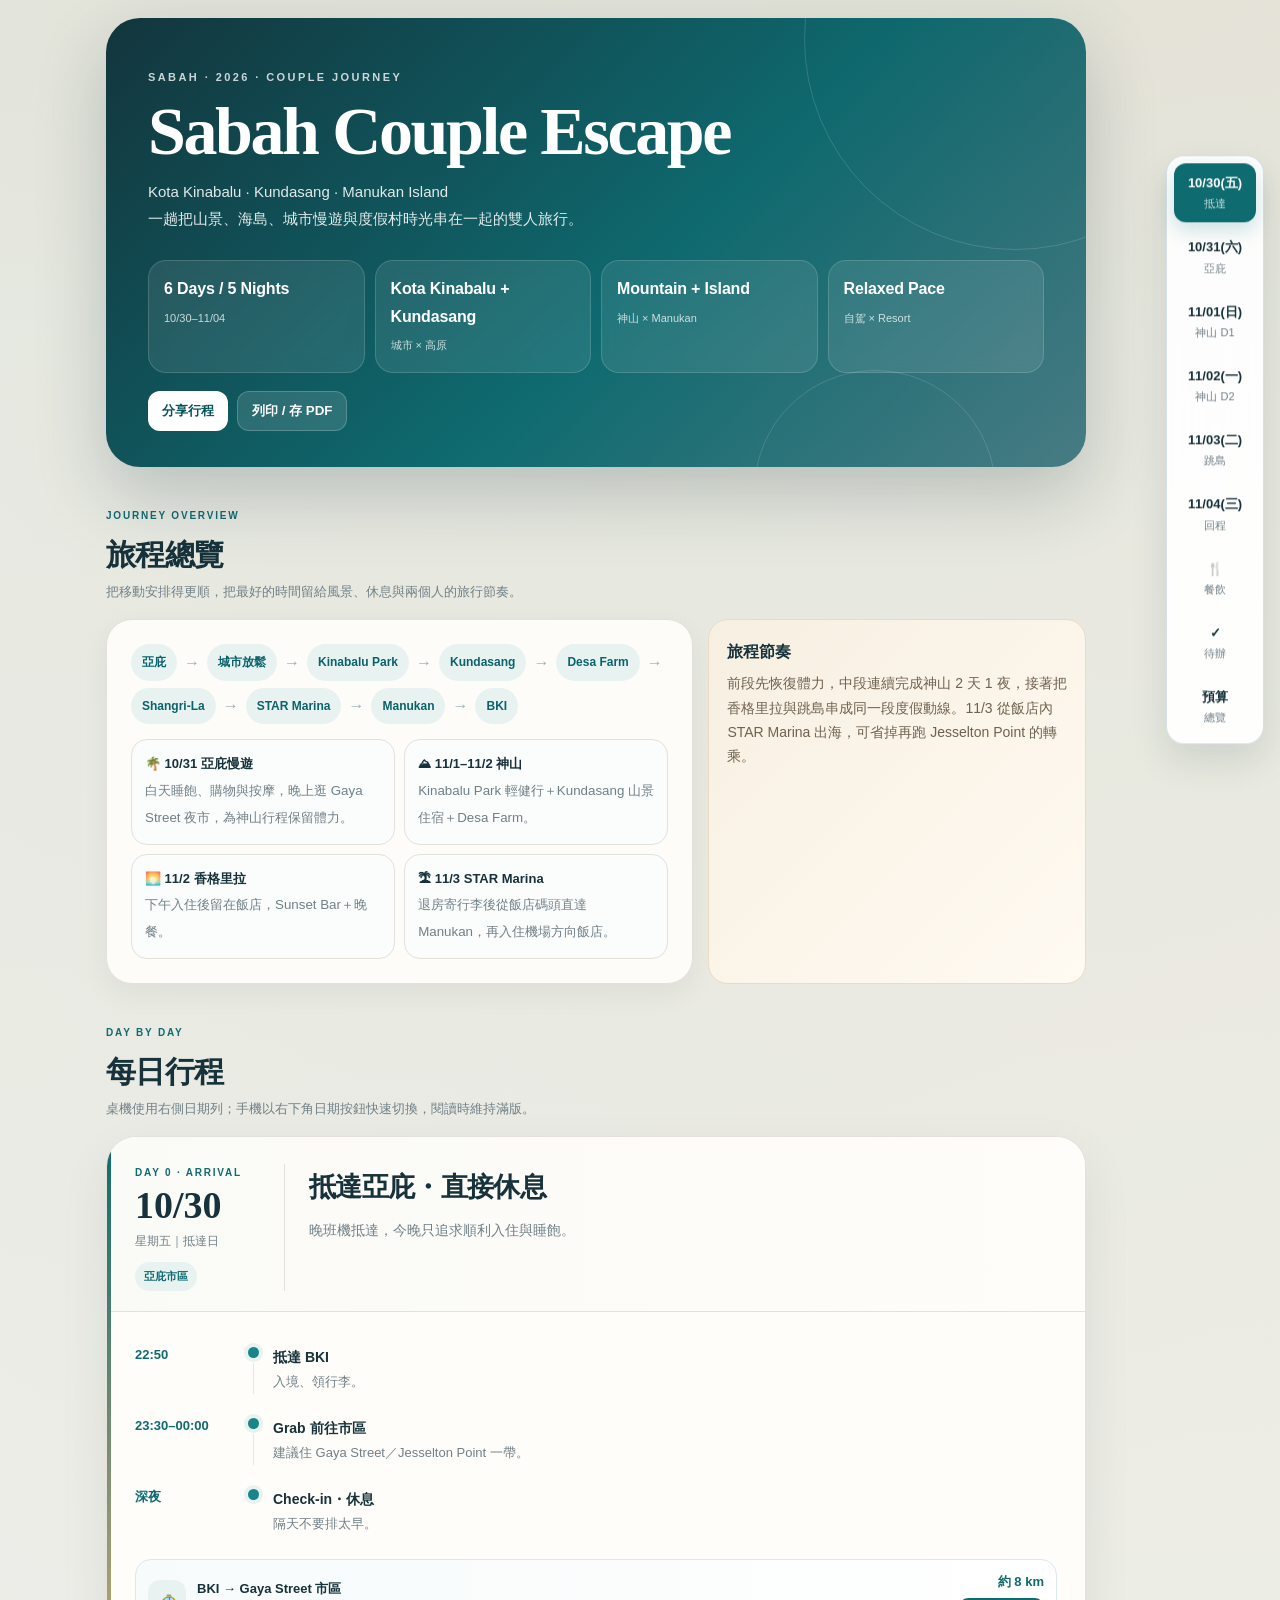
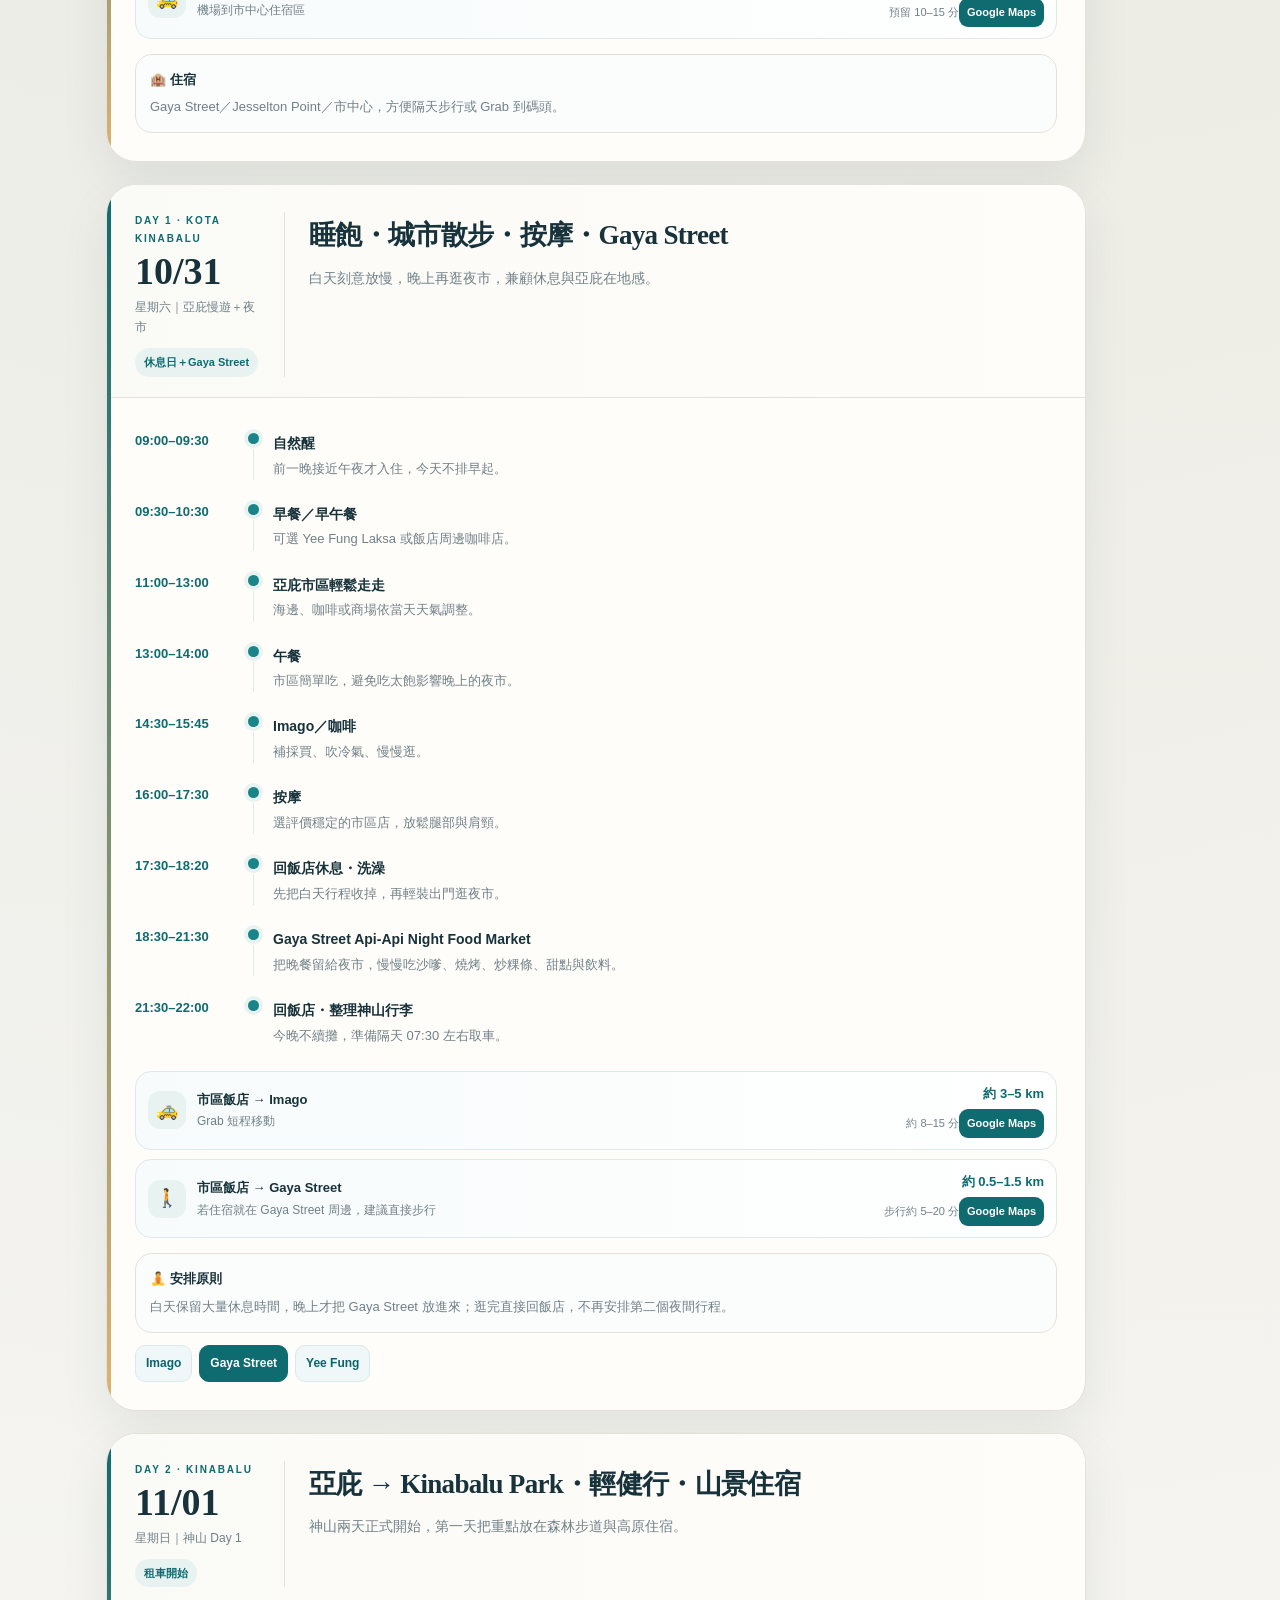
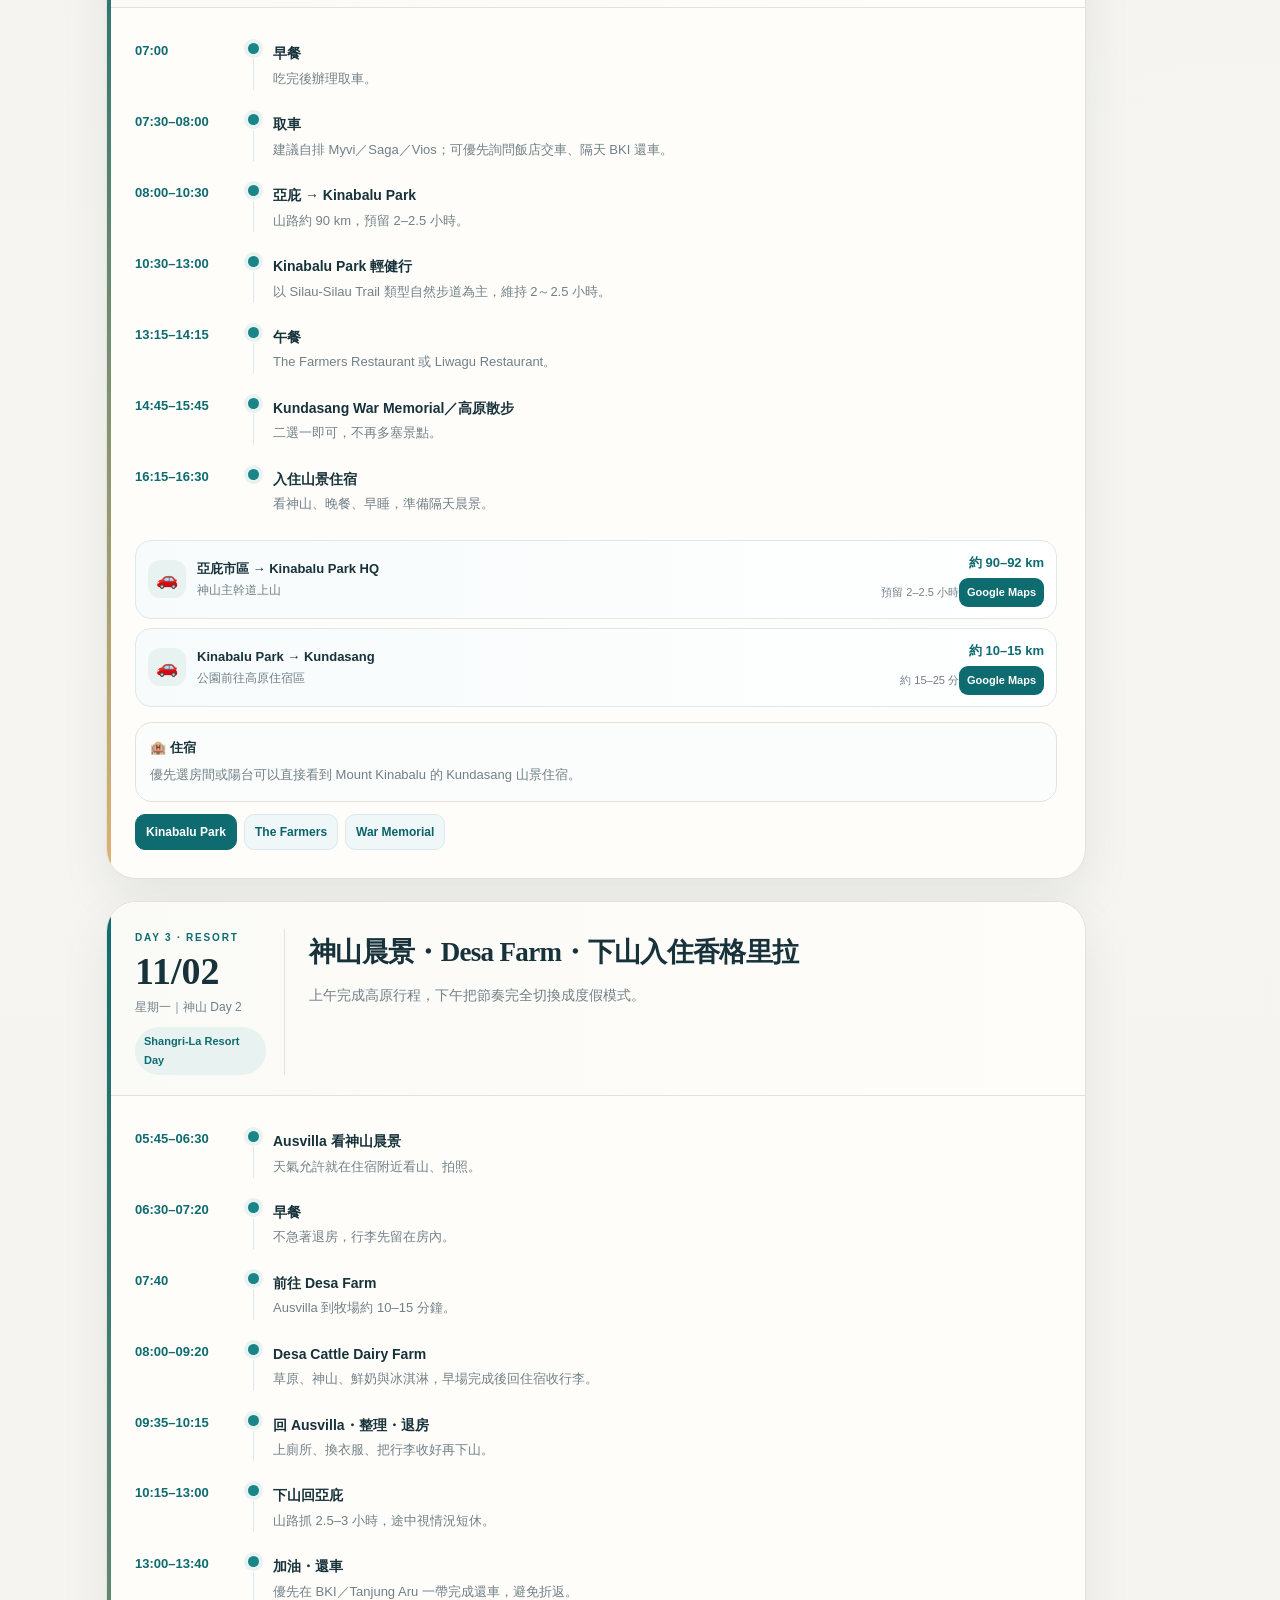
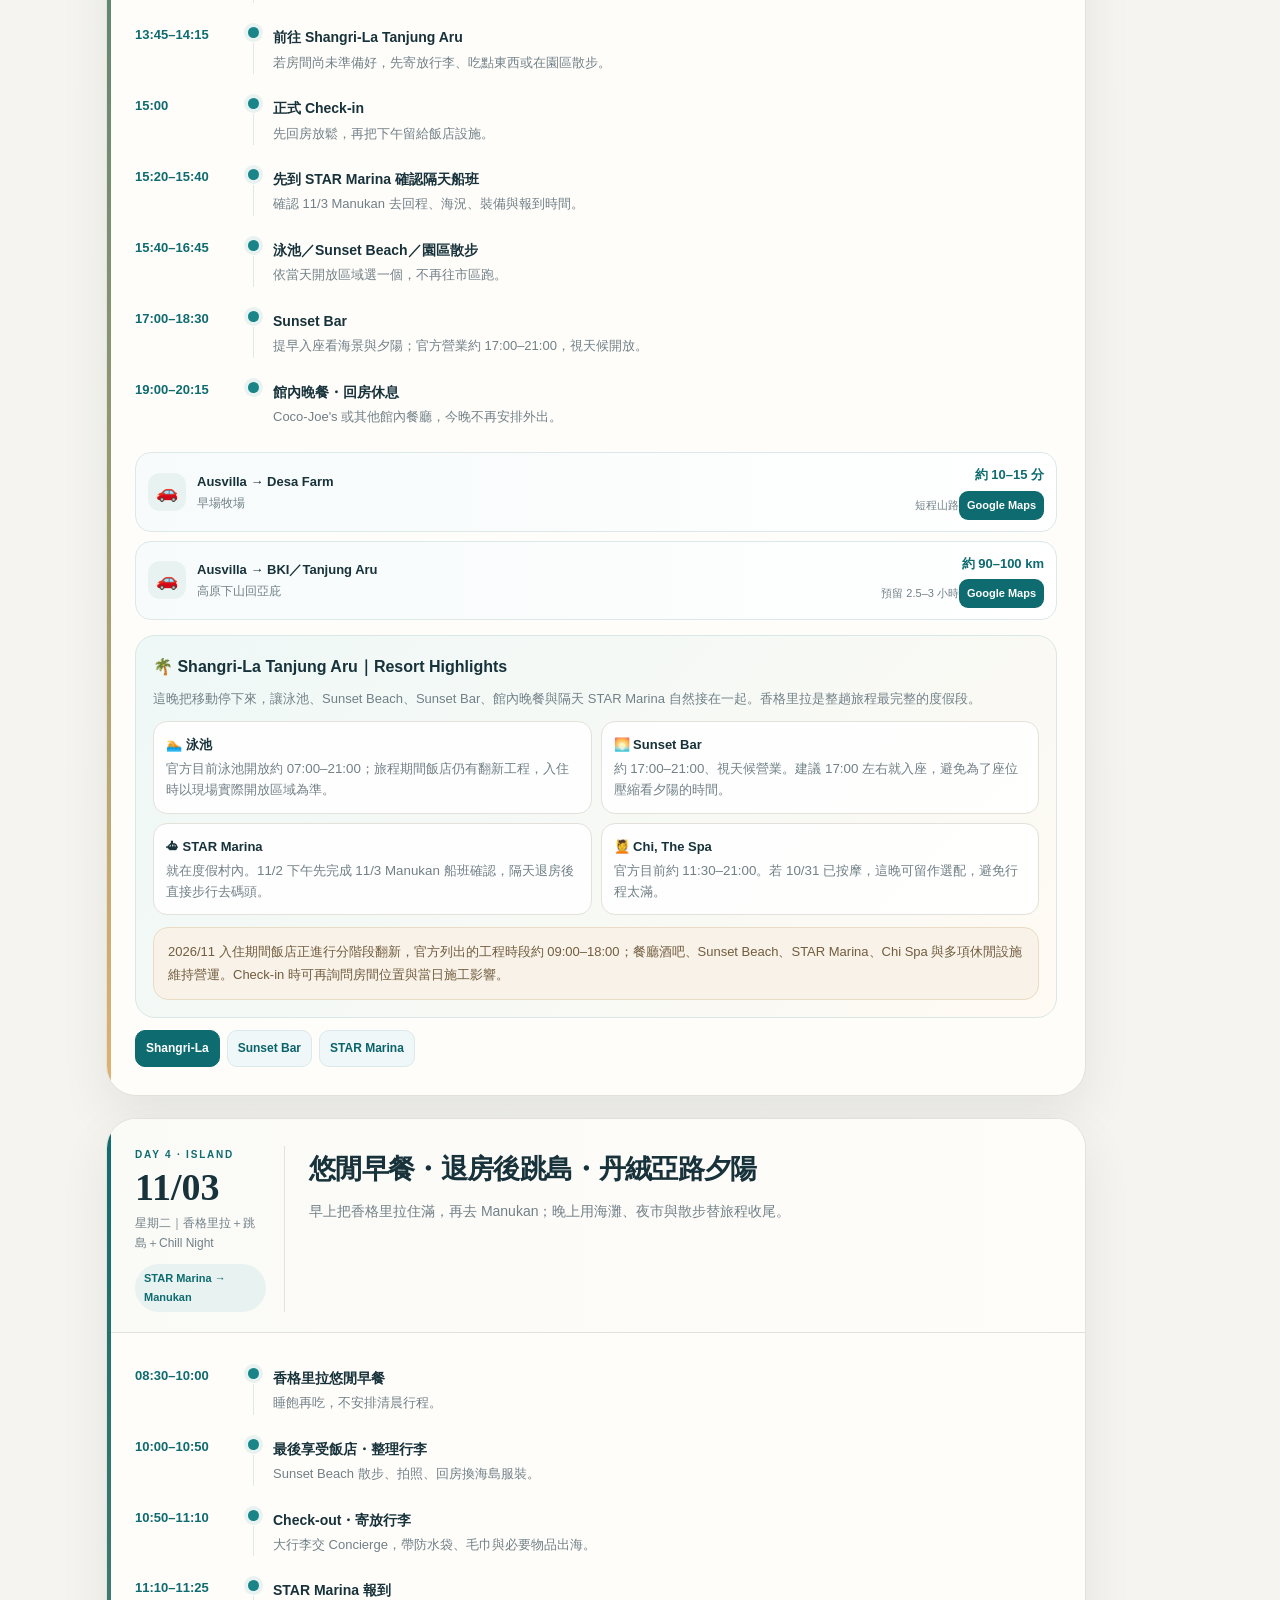
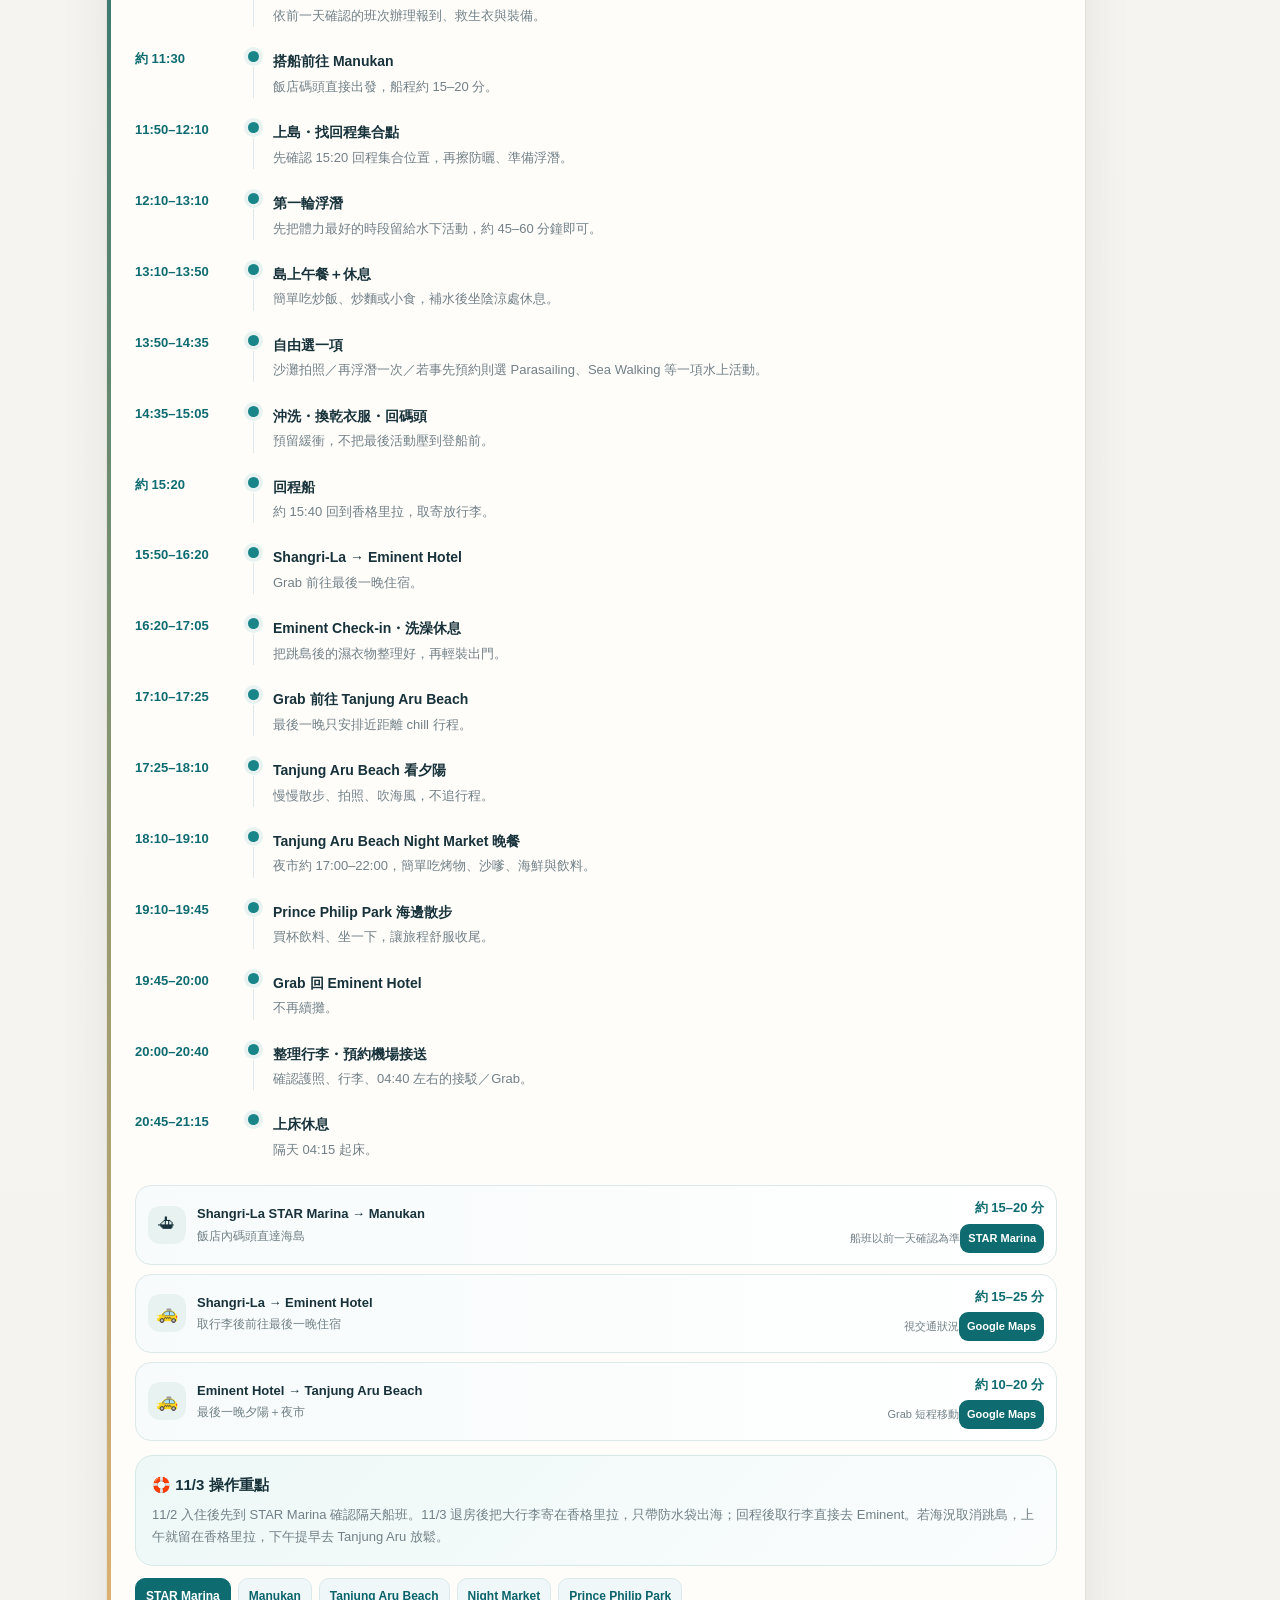
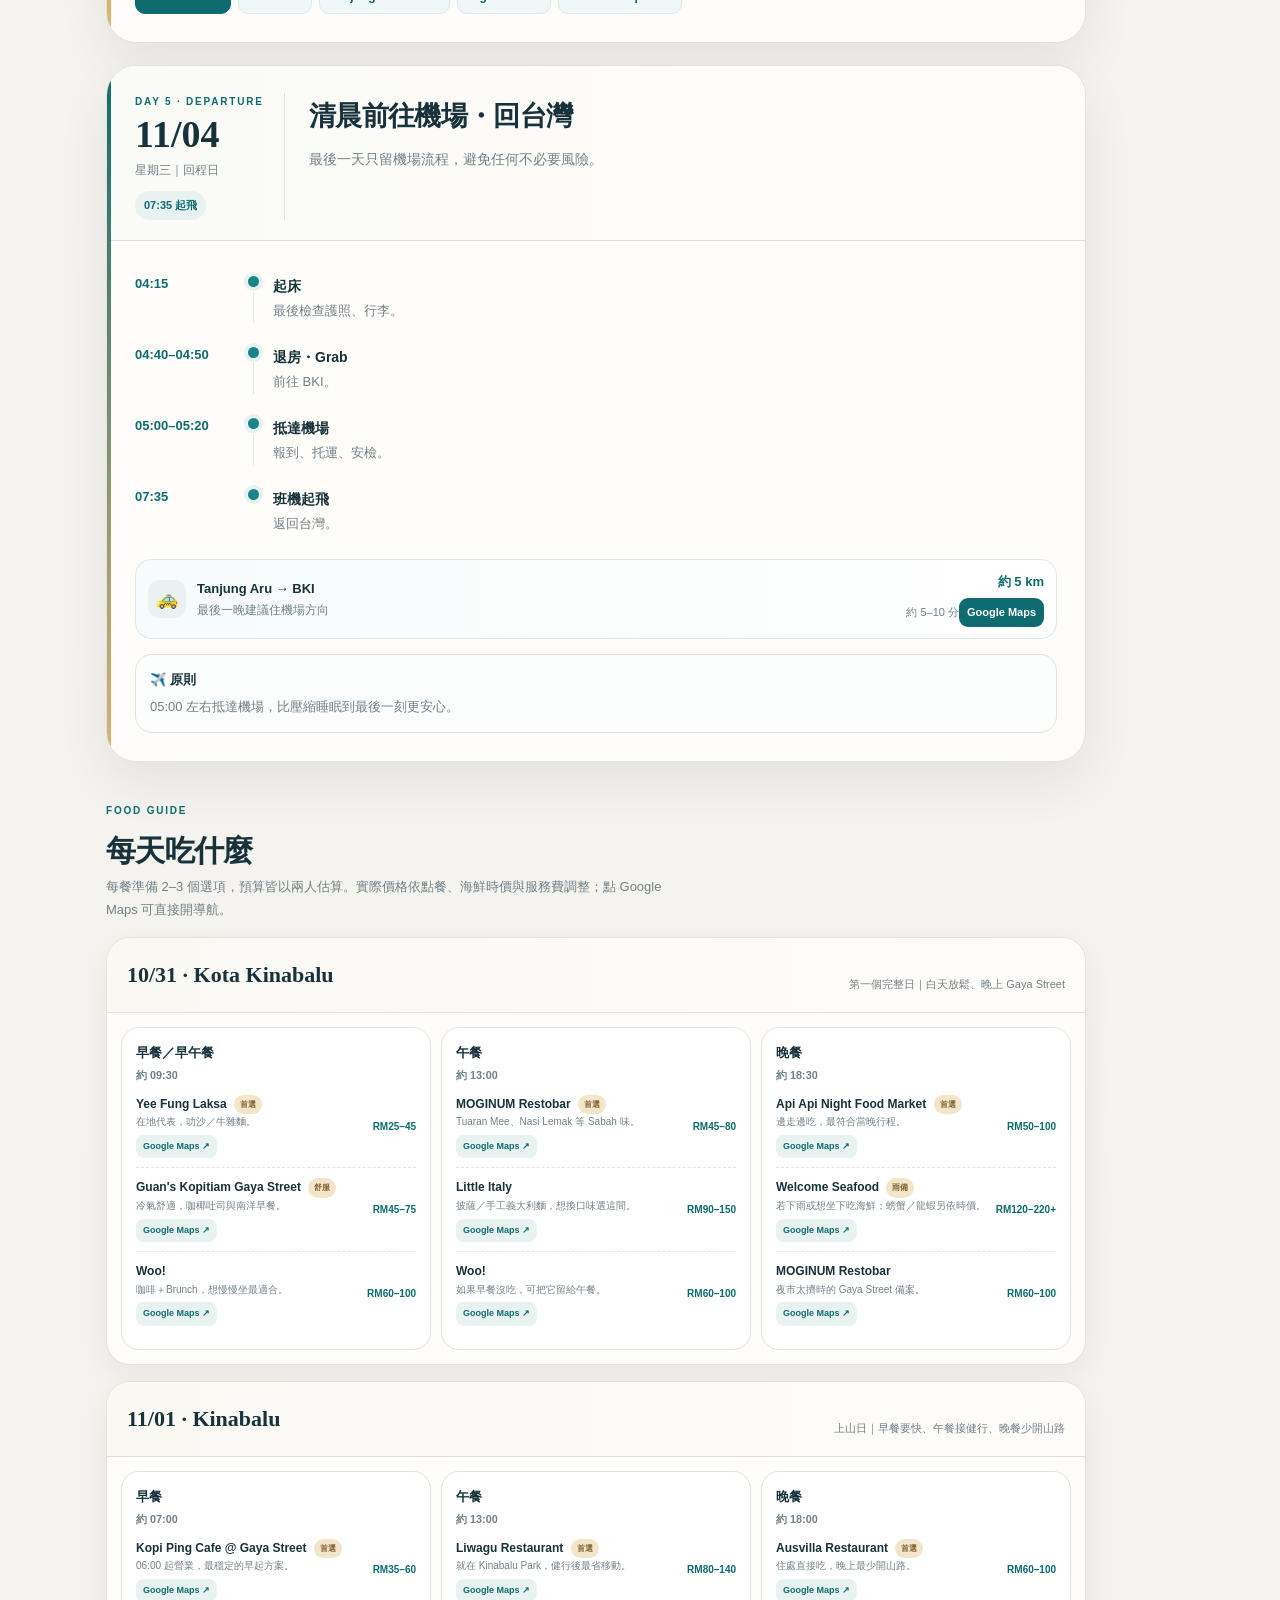
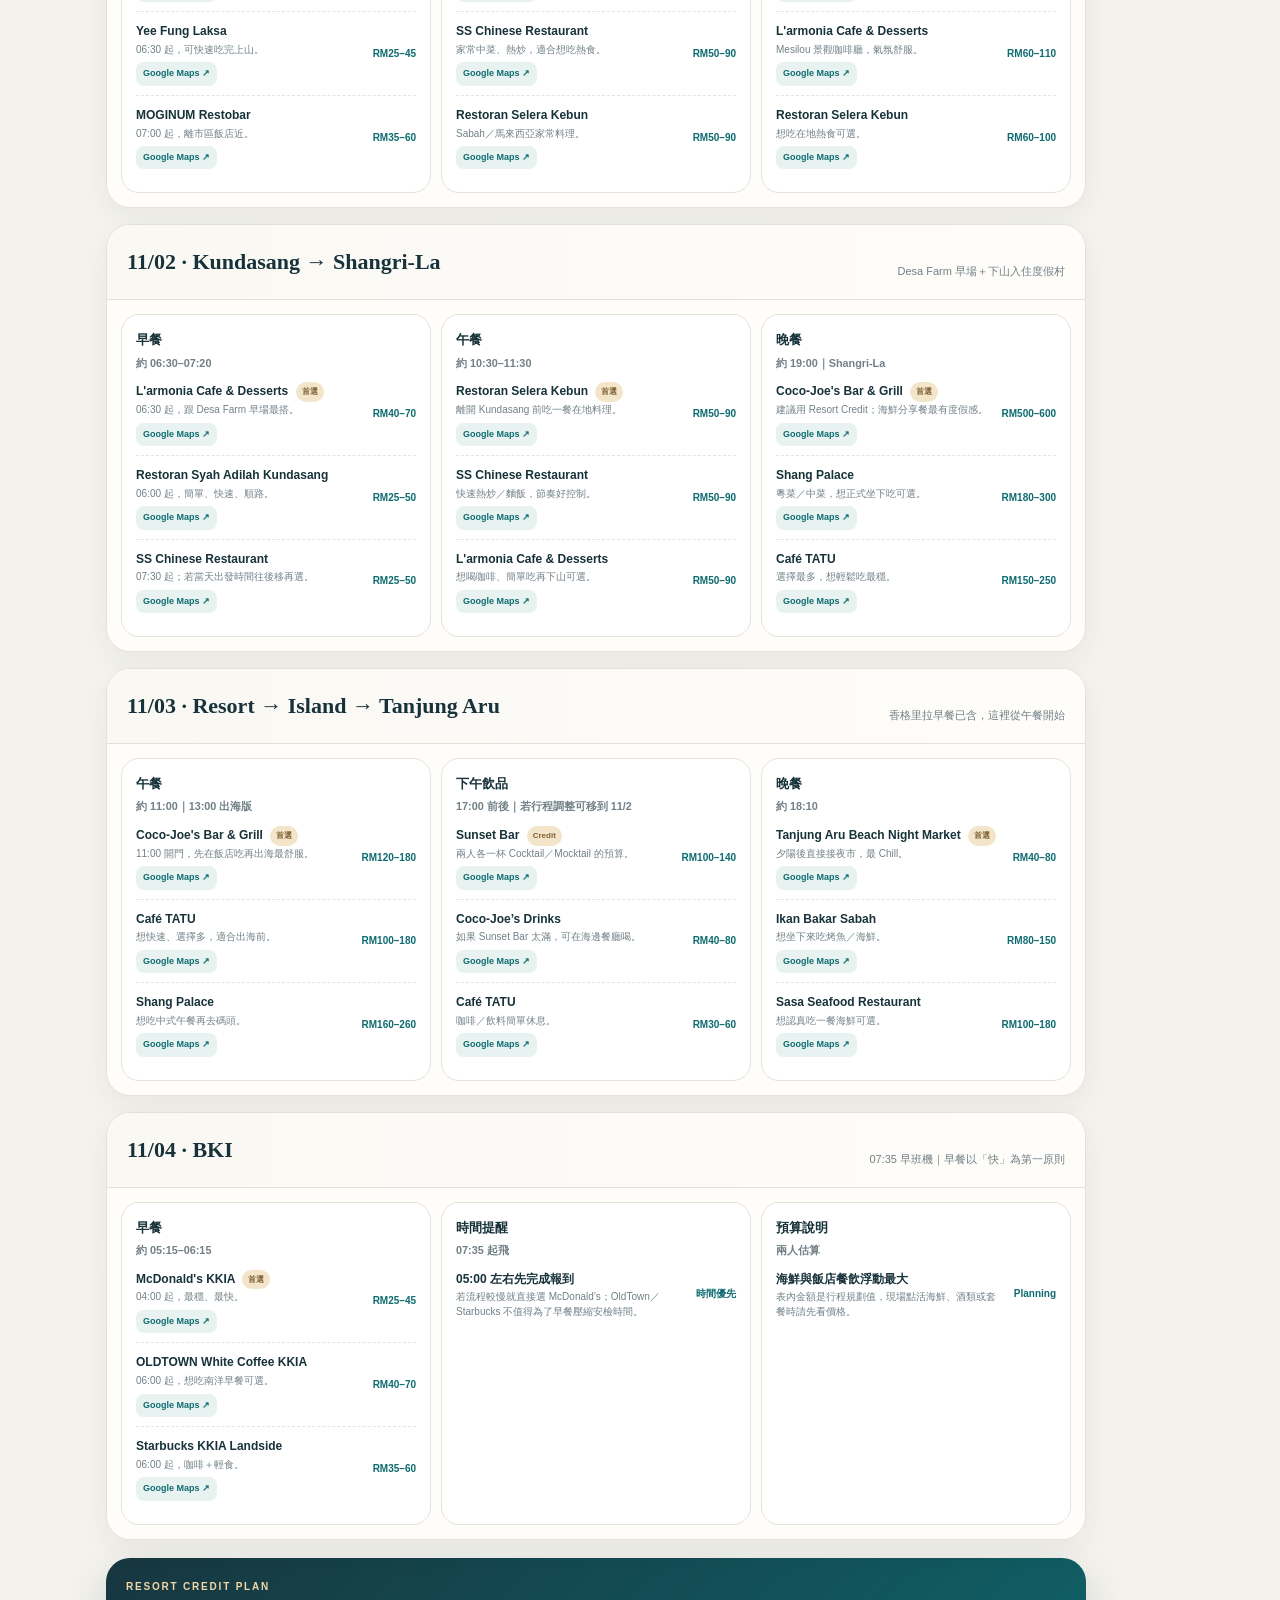
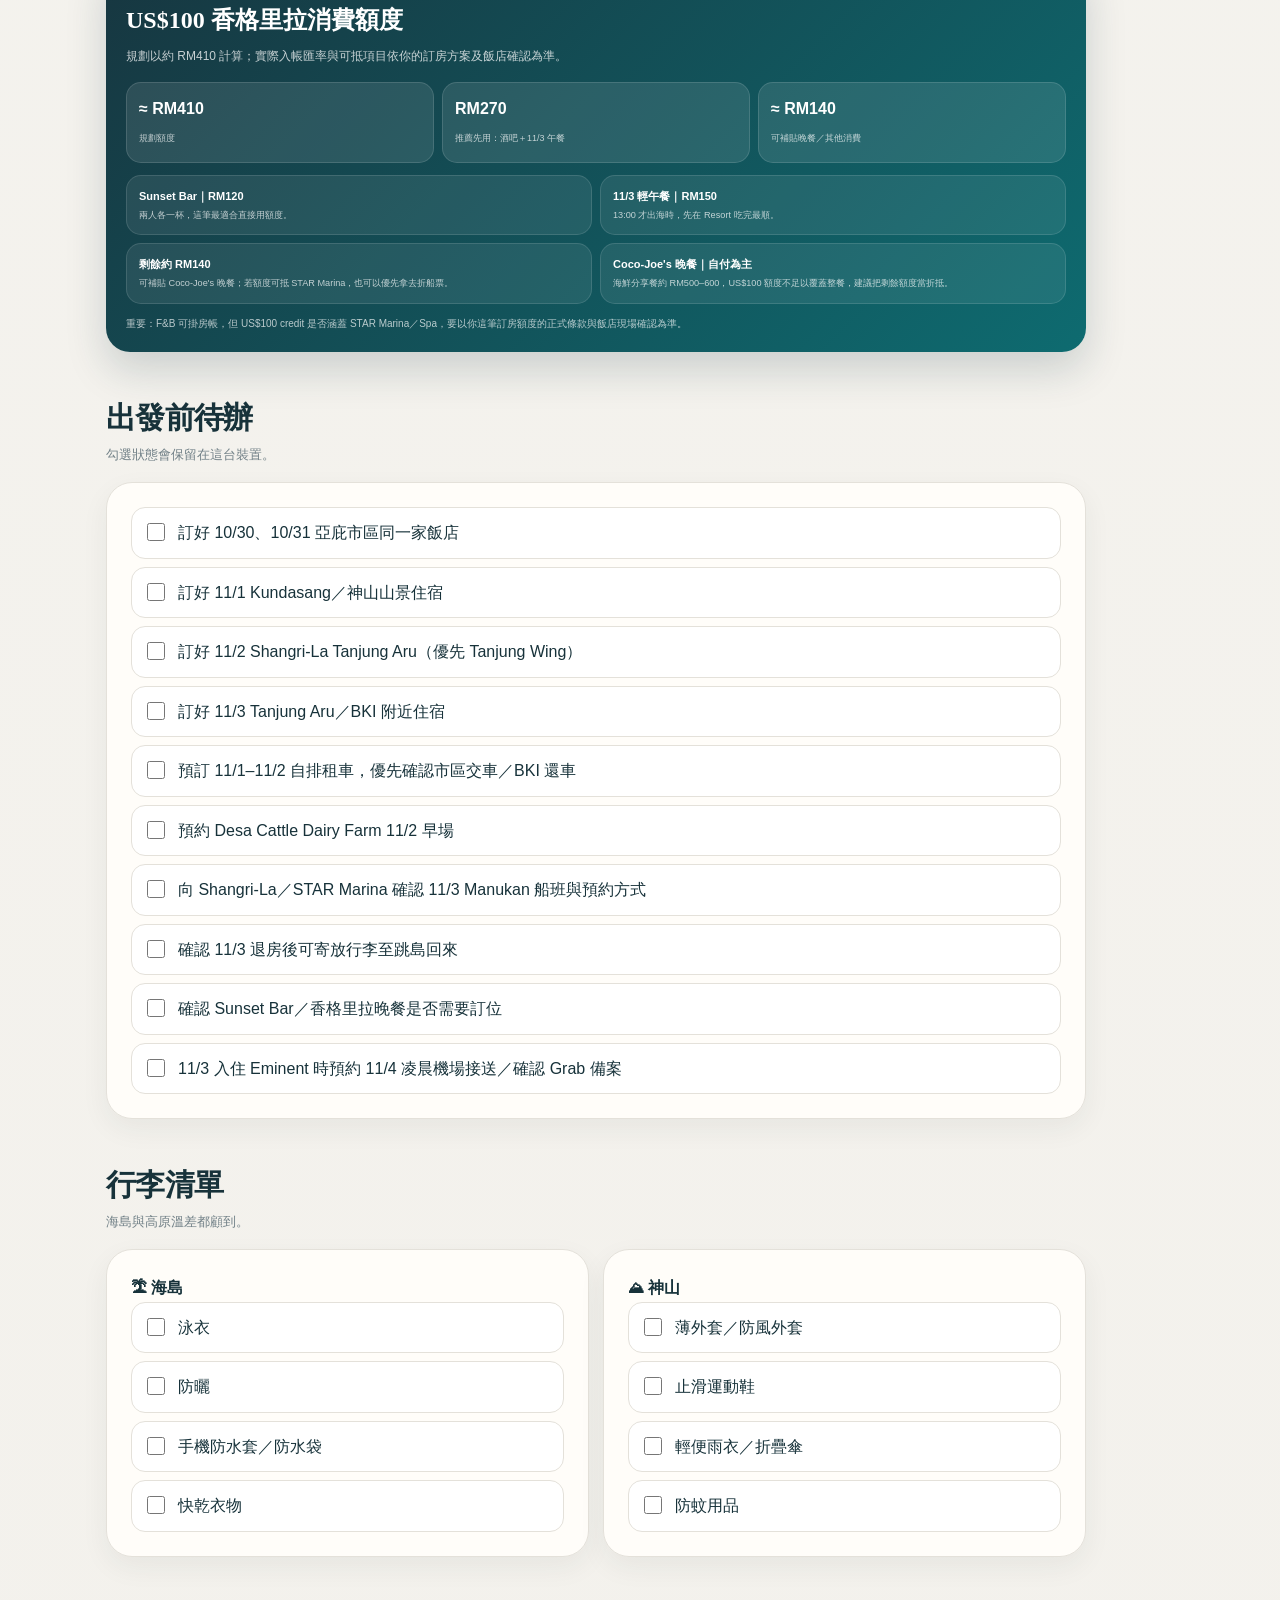
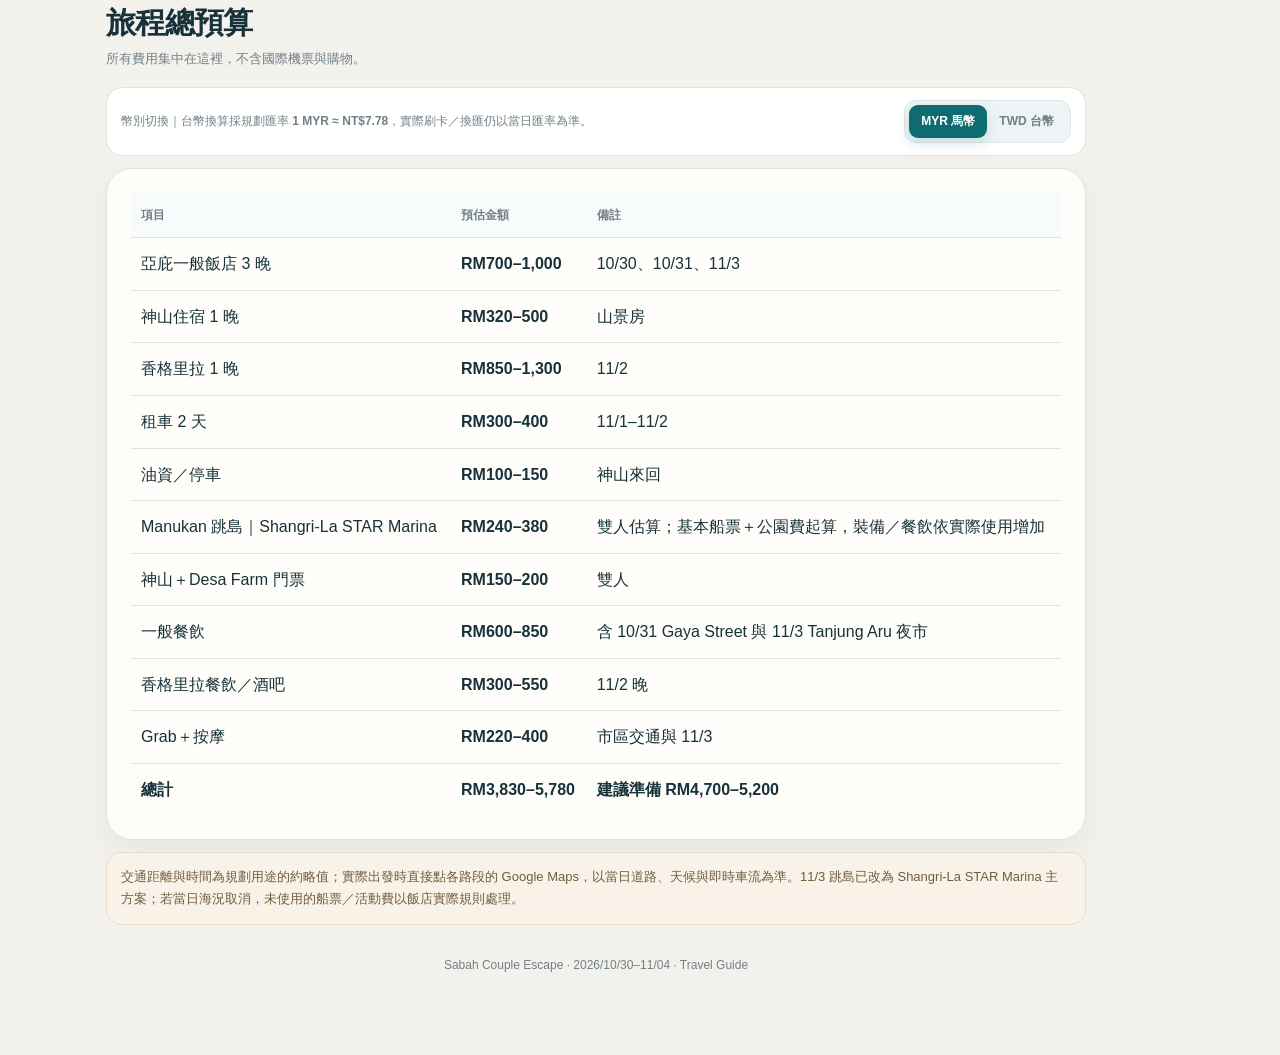
==== commit 004c9d26: "Correct Shangri-La resort credit to USD 100" ====
--- a/sabah-2026/index.html
+++ b/sabah-2026/index.html
@@ -429,20 +429,20 @@
 
   <div class="creditCard" id="resortCredit">
     <span class="editorialEyebrow" style="color:#f3d7a5">Resort Credit Plan</span>
-    <h3>US$300 香格里拉消費額度</h3>
-    <p>規劃以約 RM1,225 計算；實際額度、匯率與可抵項目依你的訂房方案及飯店確認為準。</p>
+    <h3>US$100 香格里拉消費額度</h3>
+    <p>規劃以約 RM410 計算；實際入帳匯率與可抵項目依你的訂房方案及飯店確認為準。</p>
     <div class="creditSummary">
-      <div class="creditStat"><b>≈ RM1,225</b><small>規劃額度</small></div>
-      <div class="creditStat"><b>RM820</b><small>推薦先用：酒吧＋晚餐＋午餐</small></div>
-      <div class="creditStat"><b>≈ RM405</b><small>預估剩餘</small></div>
+      <div class="creditStat"><b>≈ RM410</b><small>規劃額度</small></div>
+      <div class="creditStat"><b>RM270</b><small>推薦先用：酒吧＋11/3 午餐</small></div>
+      <div class="creditStat"><b>≈ RM140</b><small>可補貼晚餐／其他消費</small></div>
     </div>
     <div class="creditItems">
-      <div class="creditItem"><b>Sunset Bar｜RM120</b><small>兩人各一杯，不必為高桌最低消費硬花 RM396。</small></div>
-      <div class="creditItem"><b>Coco-Joe's 晚餐｜RM550</b><small>額度最值得花的地方，建議海鮮分享餐＋飲品。</small></div>
-      <div class="creditItem"><b>11/3 輕午餐｜RM150</b><small>13:00 才出海時，先在 Resort 吃完最舒服。</small></div>
-      <div class="creditItem"><b>剩餘約 RM405</b><small>先問 STAR Marina 能否抵；可以就用船票／活動，不行再考慮 Chi Spa、飲品或額外餐飲。</small></div>
-    </div>
-    <div class="creditNote">重要：F&B 可掛房帳，但 US$300 credit 是否涵蓋 STAR Marina／Spa，要以你這筆訂房額度的正式條款與飯店現場確認為準。</div>
+      <div class="creditItem"><b>Sunset Bar｜RM120</b><small>兩人各一杯，這筆最適合直接用額度。</small></div>
+      <div class="creditItem"><b>11/3 輕午餐｜RM150</b><small>13:00 才出海時，先在 Resort 吃完最順。</small></div>
+      <div class="creditItem"><b>剩餘約 RM140</b><small>可補貼 Coco-Joe's 晚餐；若額度可抵 STAR Marina，也可以優先拿去折船票。</small></div>
+      <div class="creditItem"><b>Coco-Joe's 晚餐｜自付為主</b><small>海鮮分享餐約 RM500–600，US$100 額度不足以覆蓋整餐，建議把剩餘額度當折抵。</small></div>
+    </div>
+    <div class="creditNote">重要：F&B 可掛房帳，但 US$100 credit 是否涵蓋 STAR Marina／Spa，要以你這筆訂房額度的正式條款與飯店現場確認為準。</div>
   </div>
 </section>
 
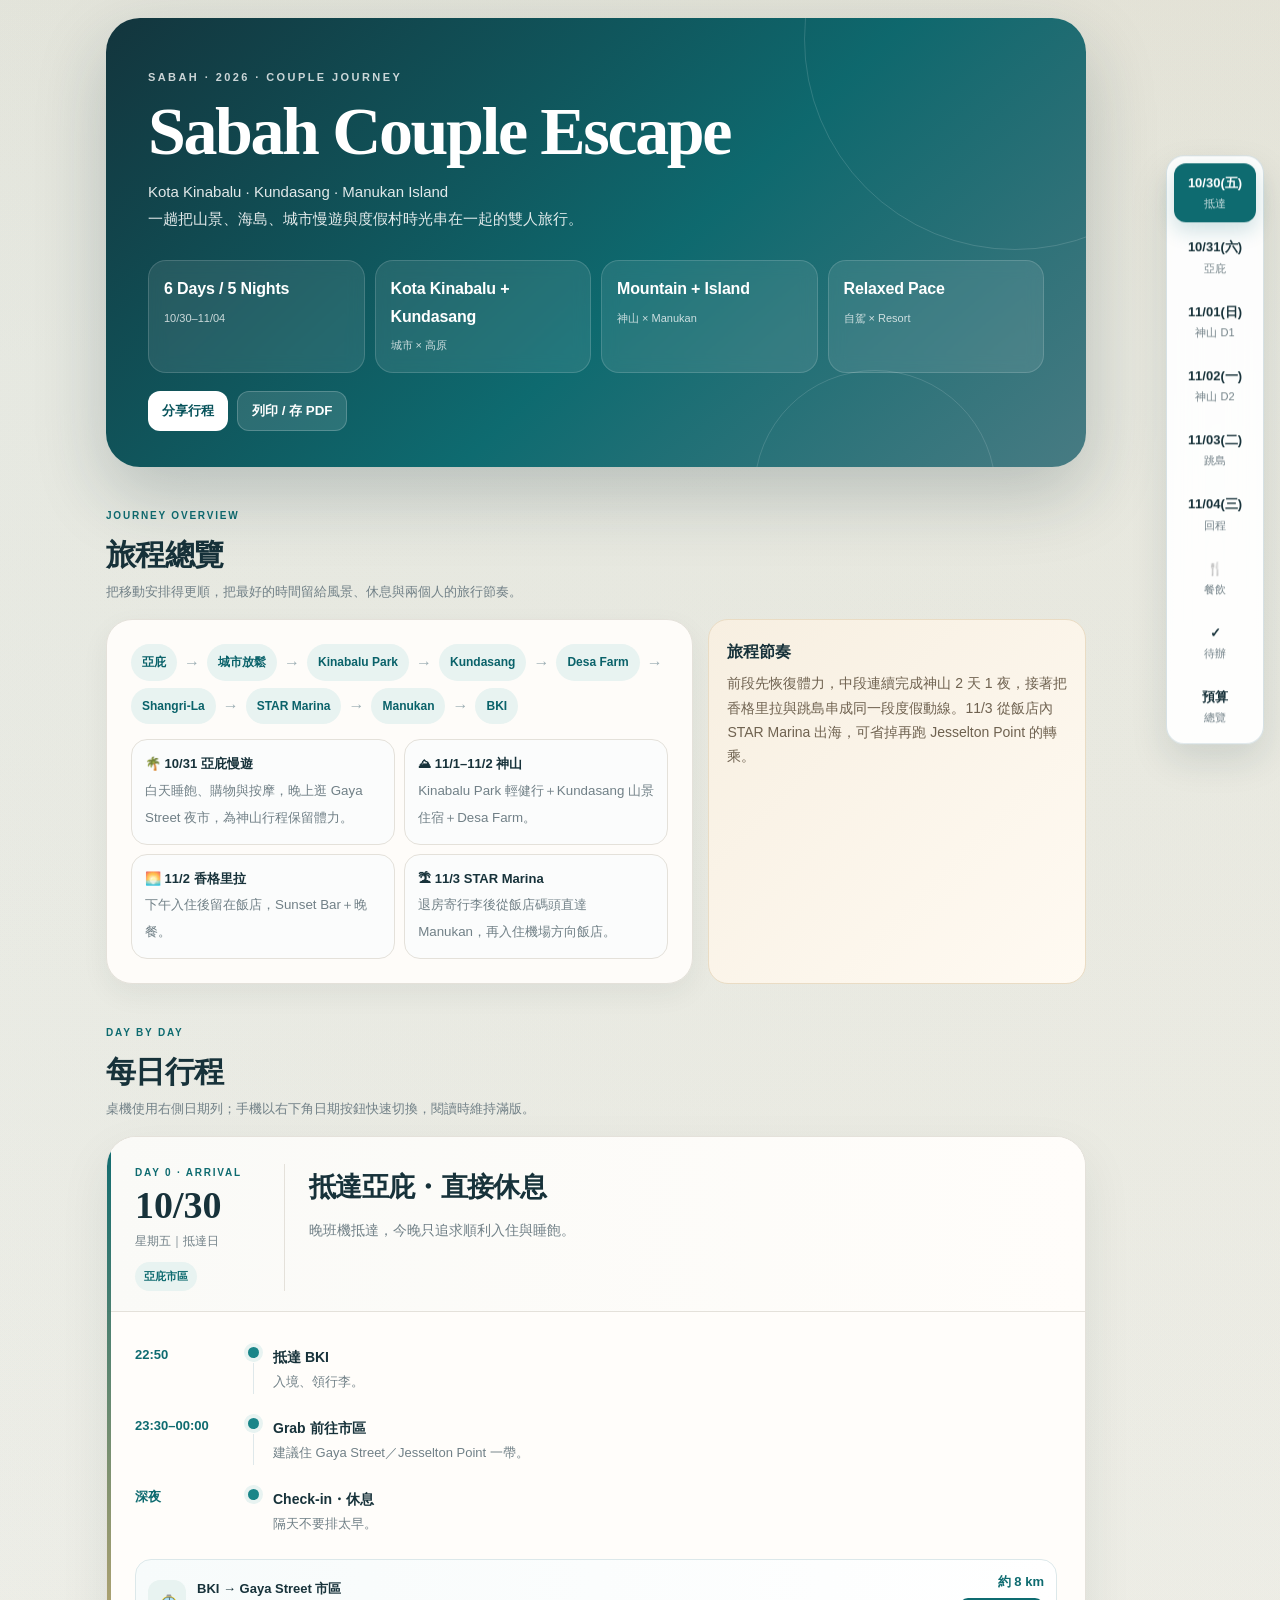
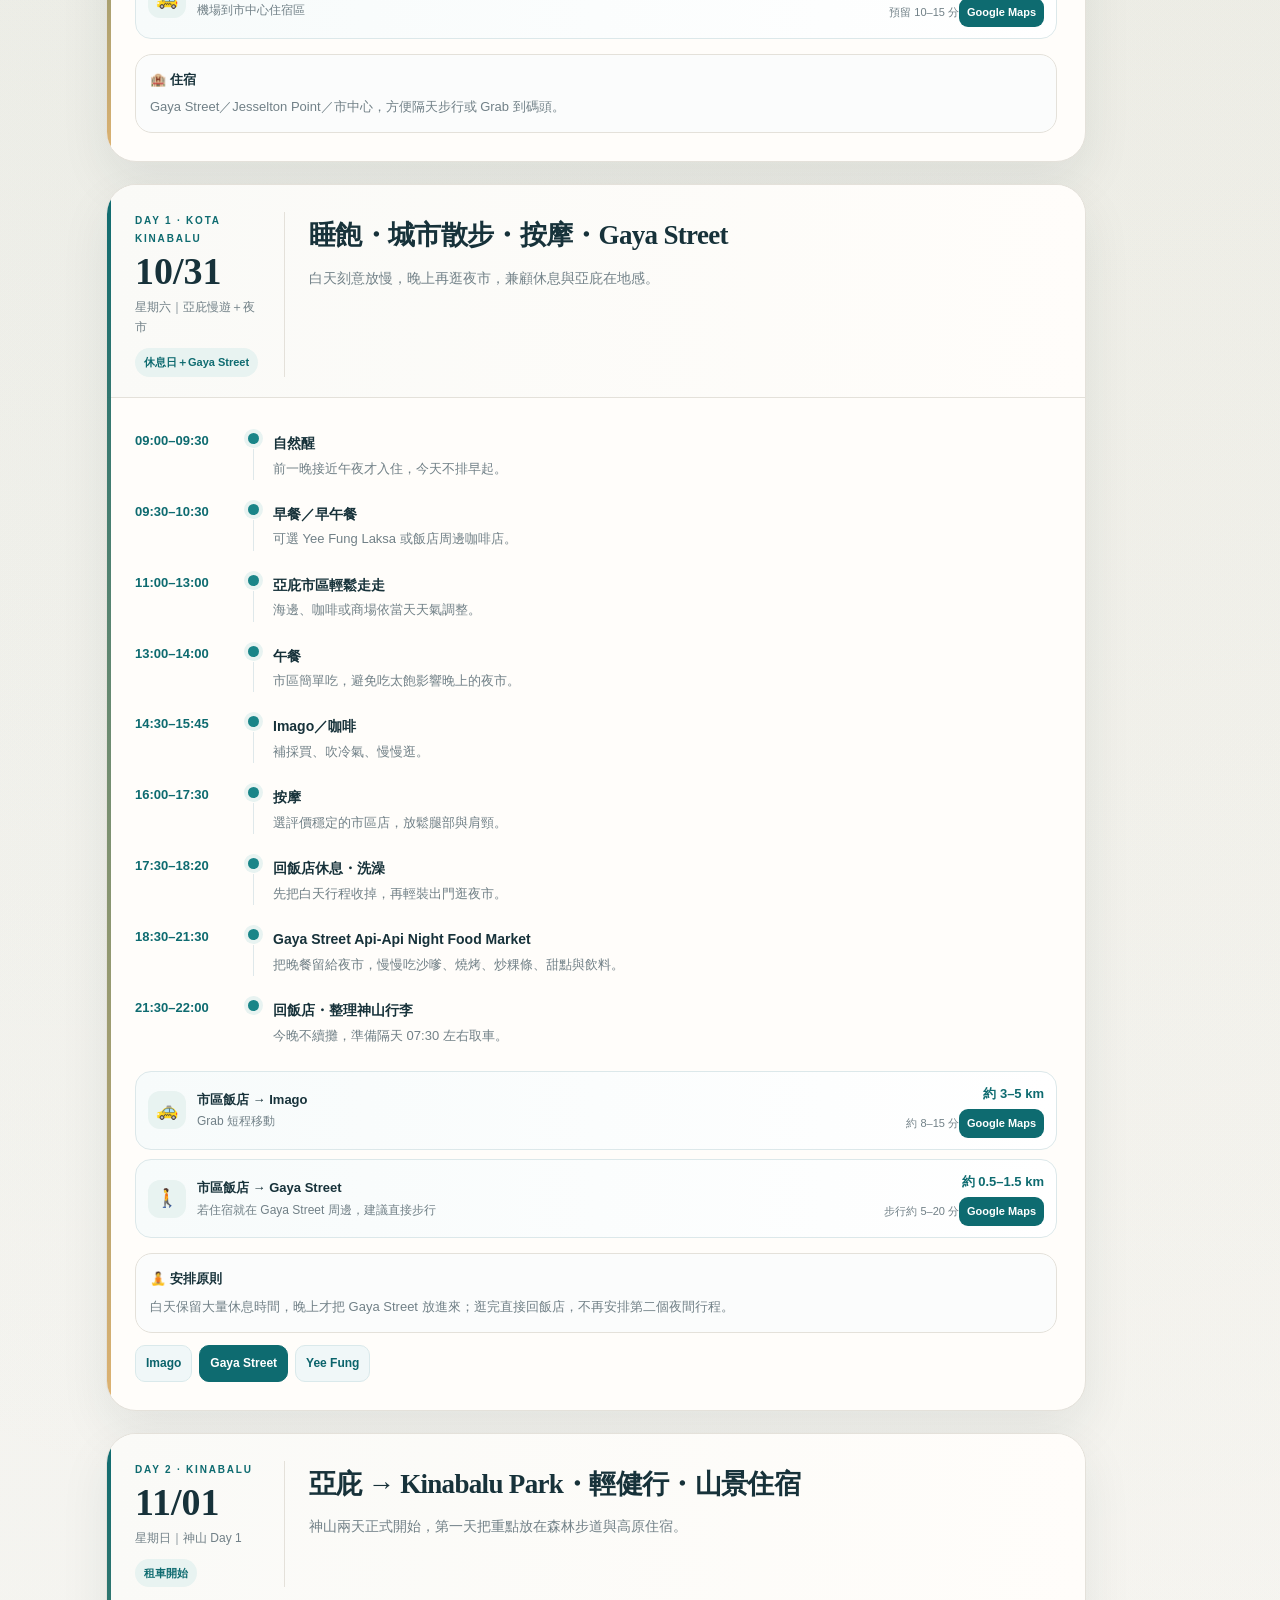
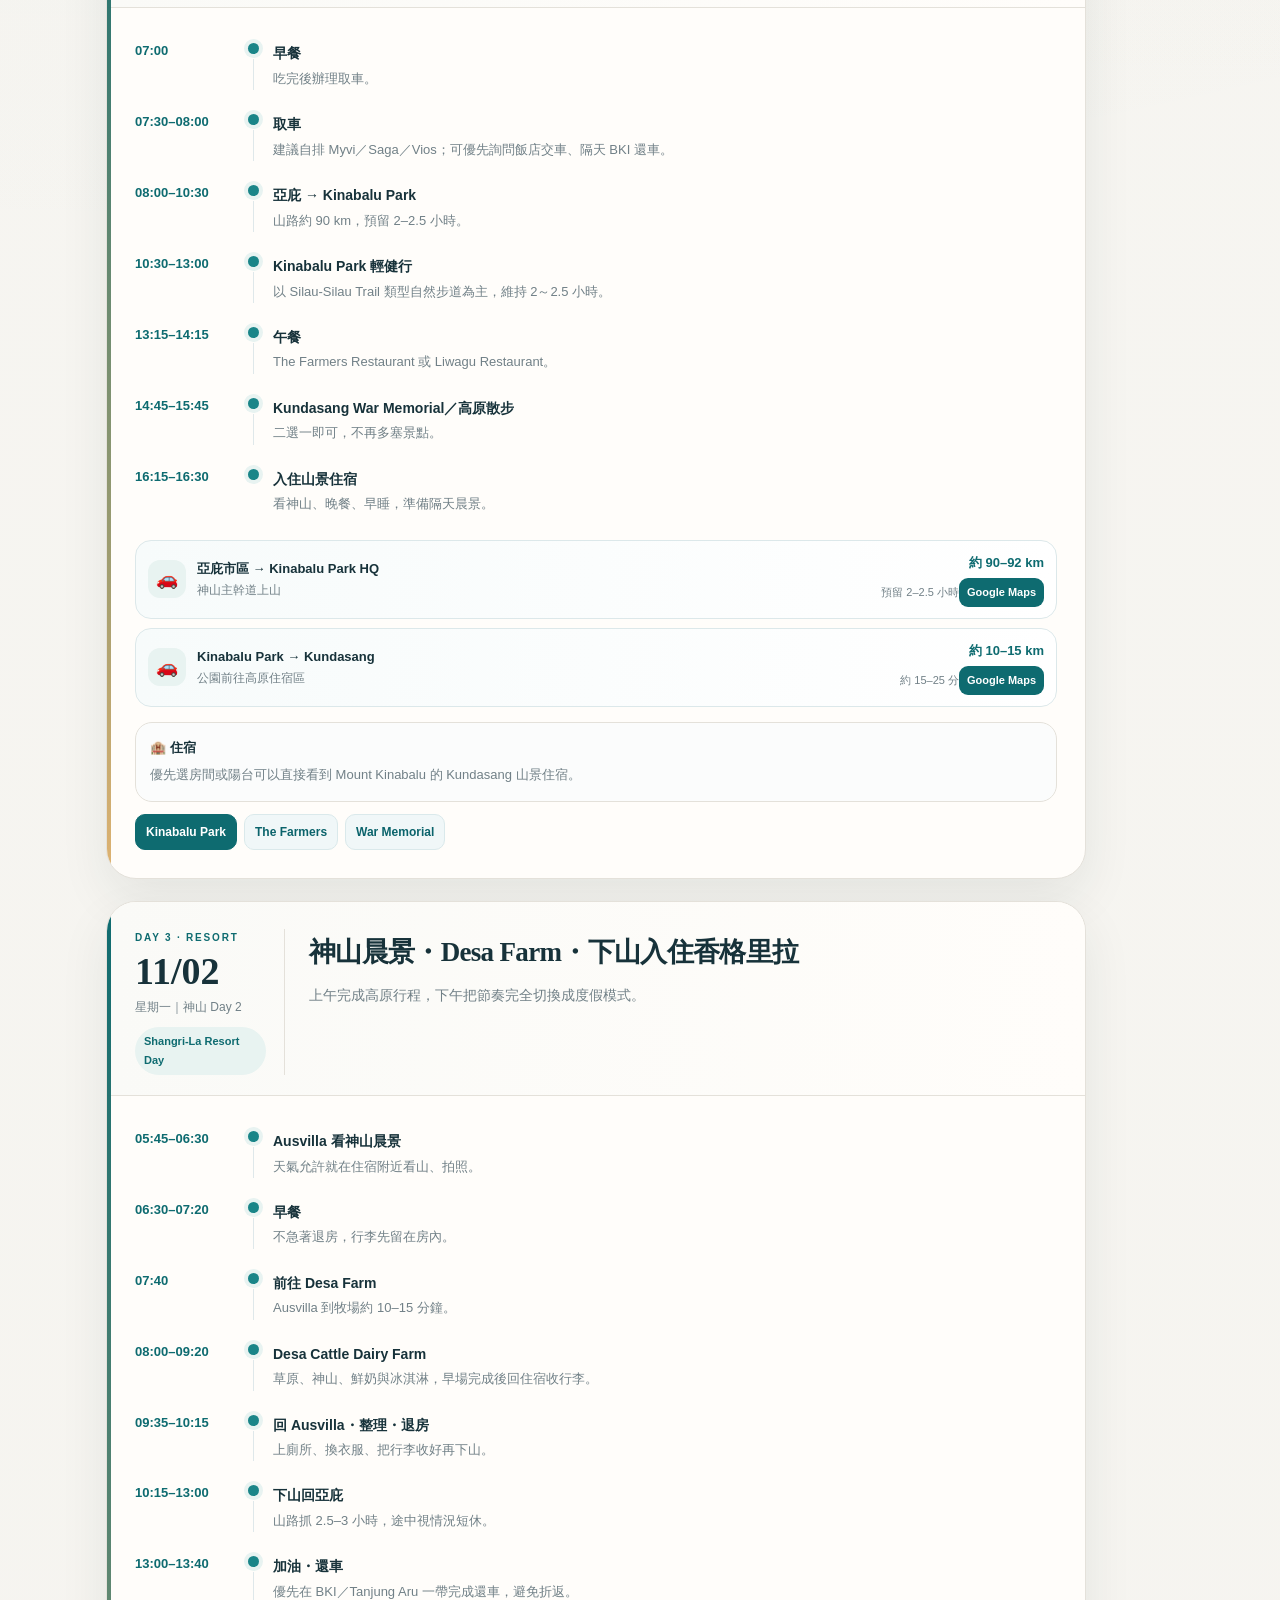
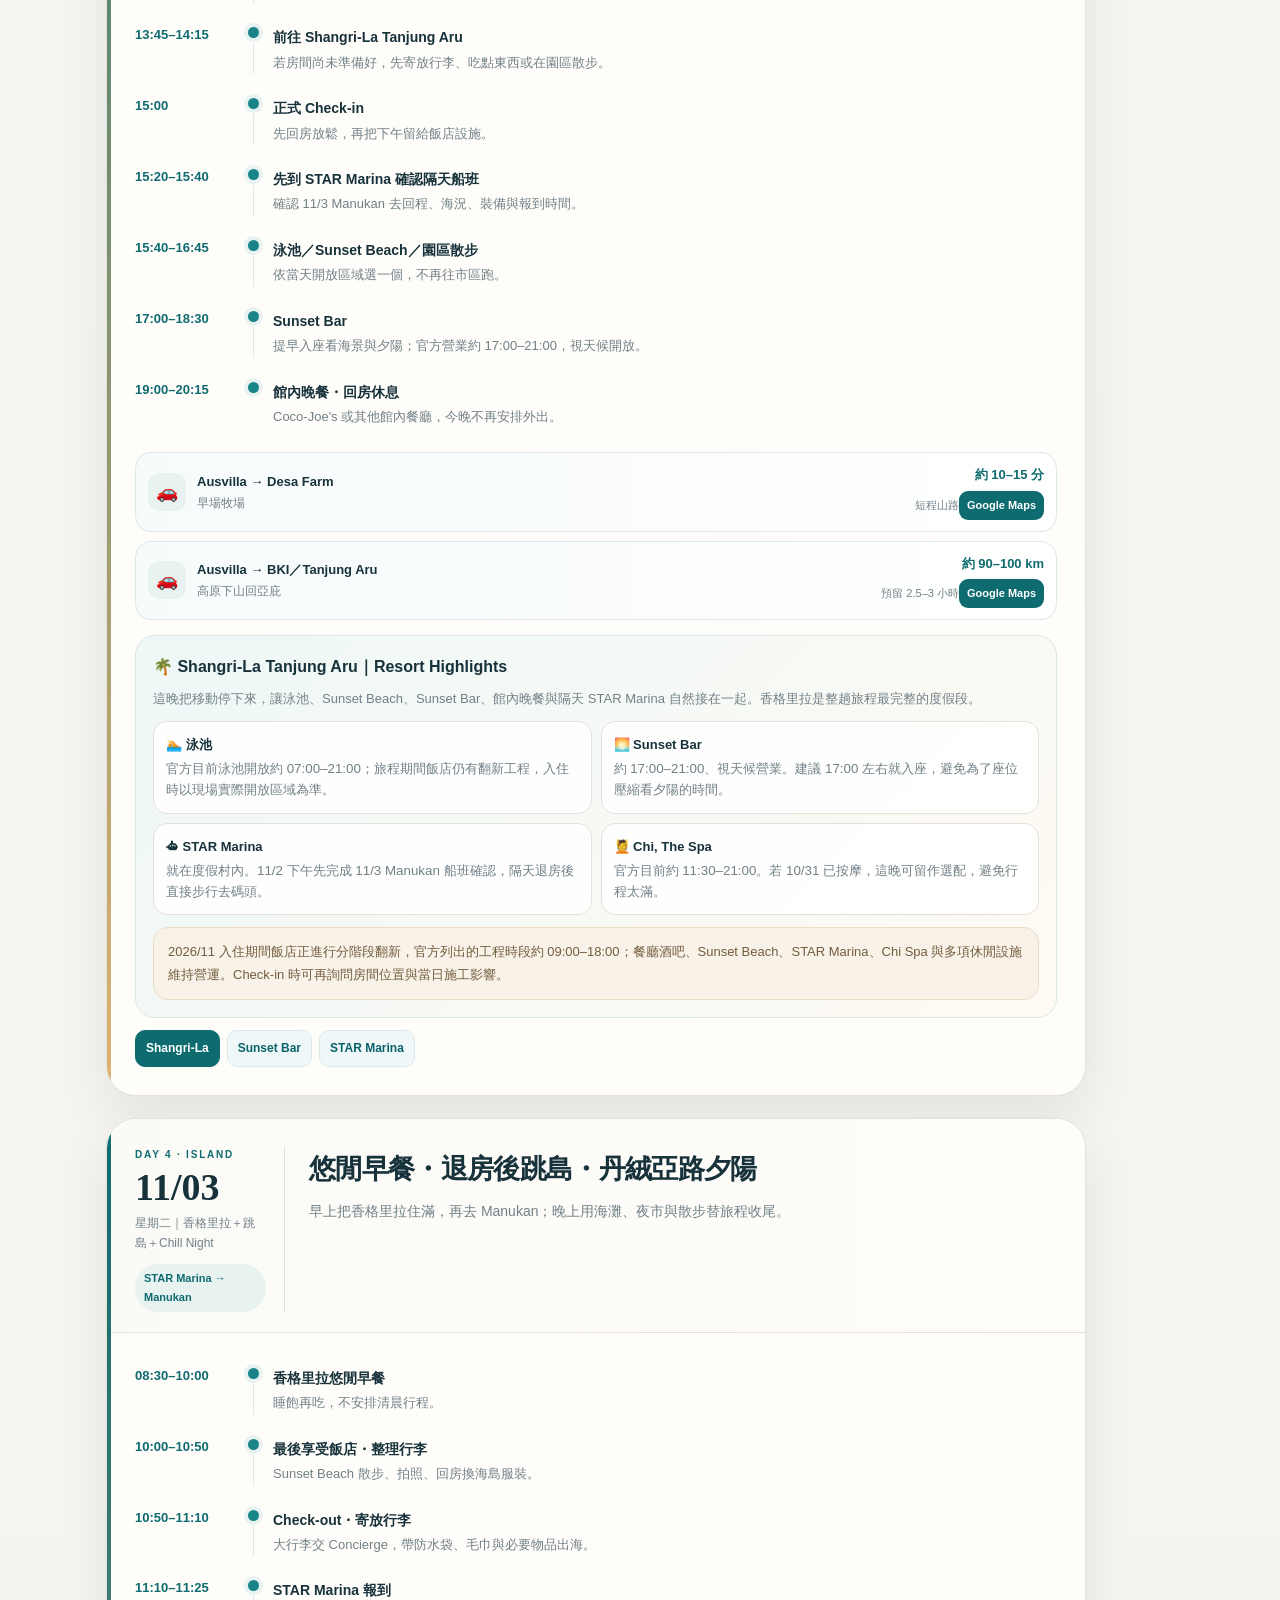
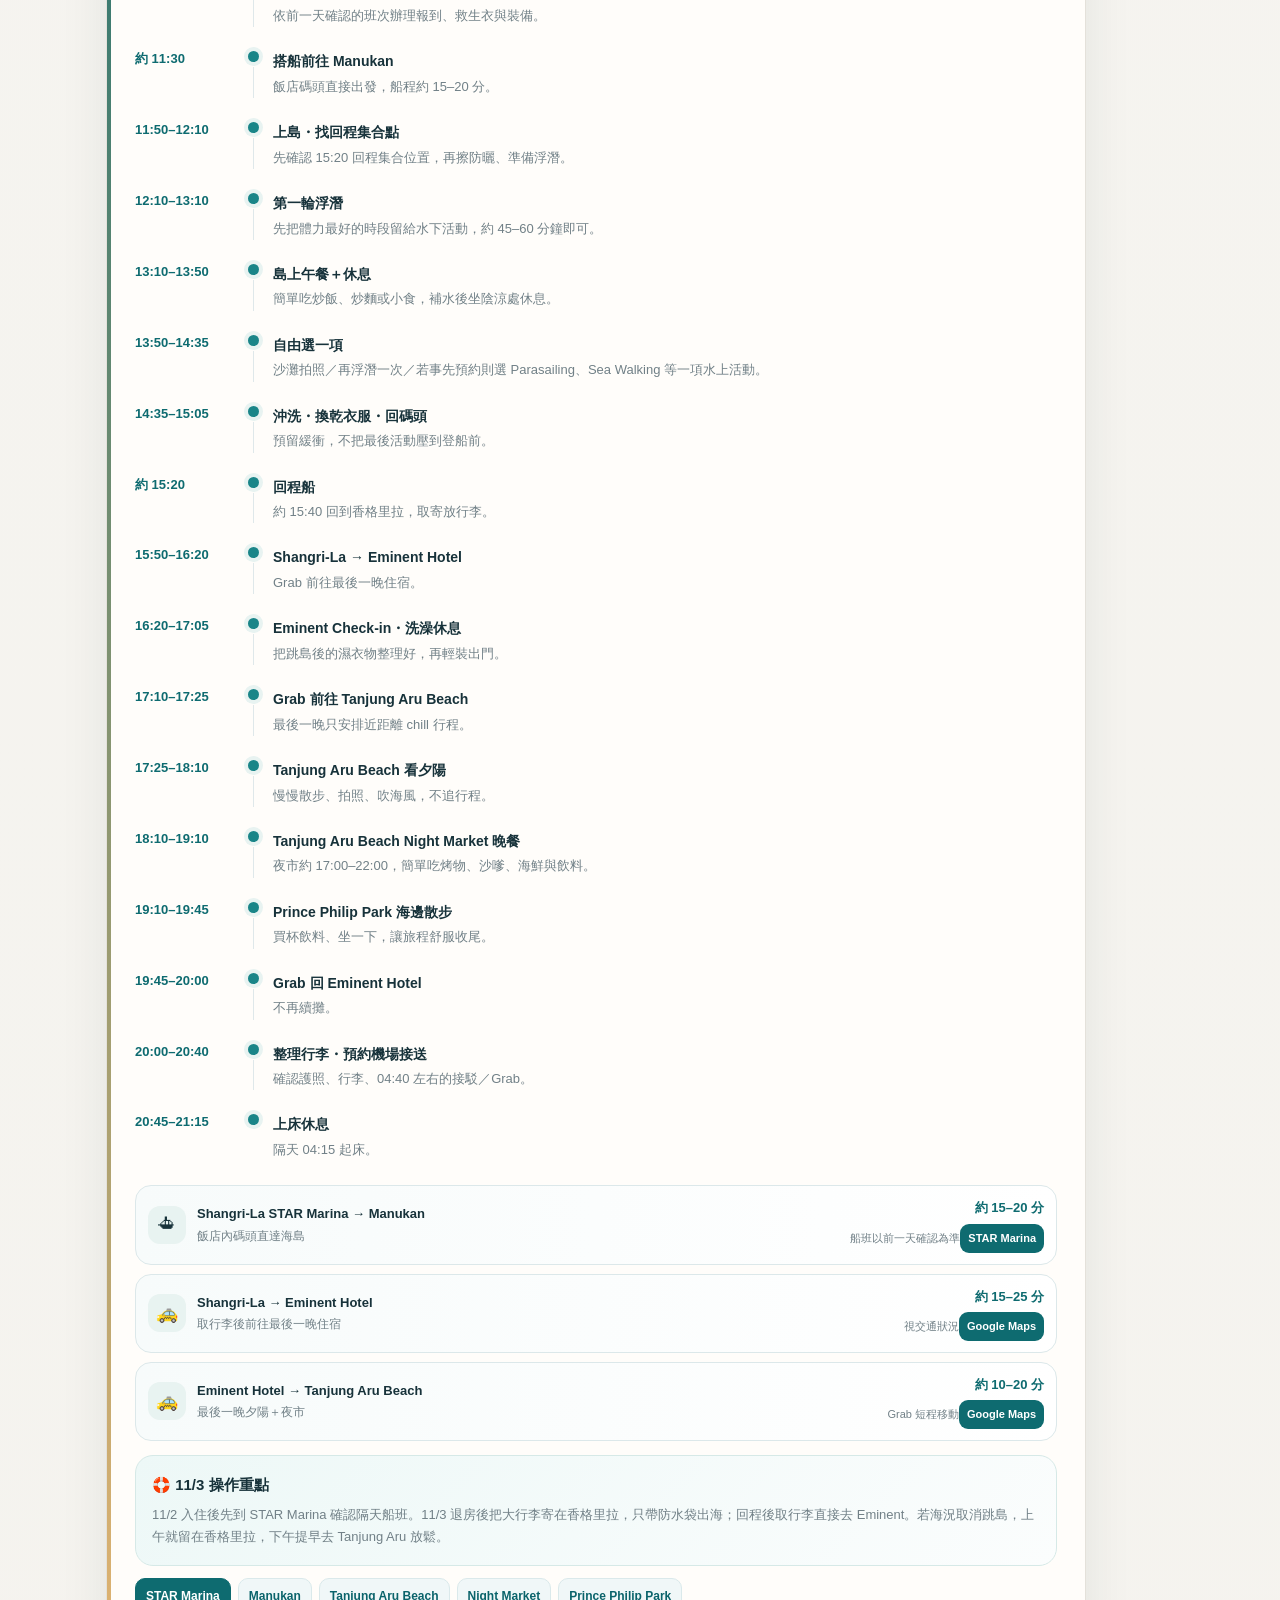
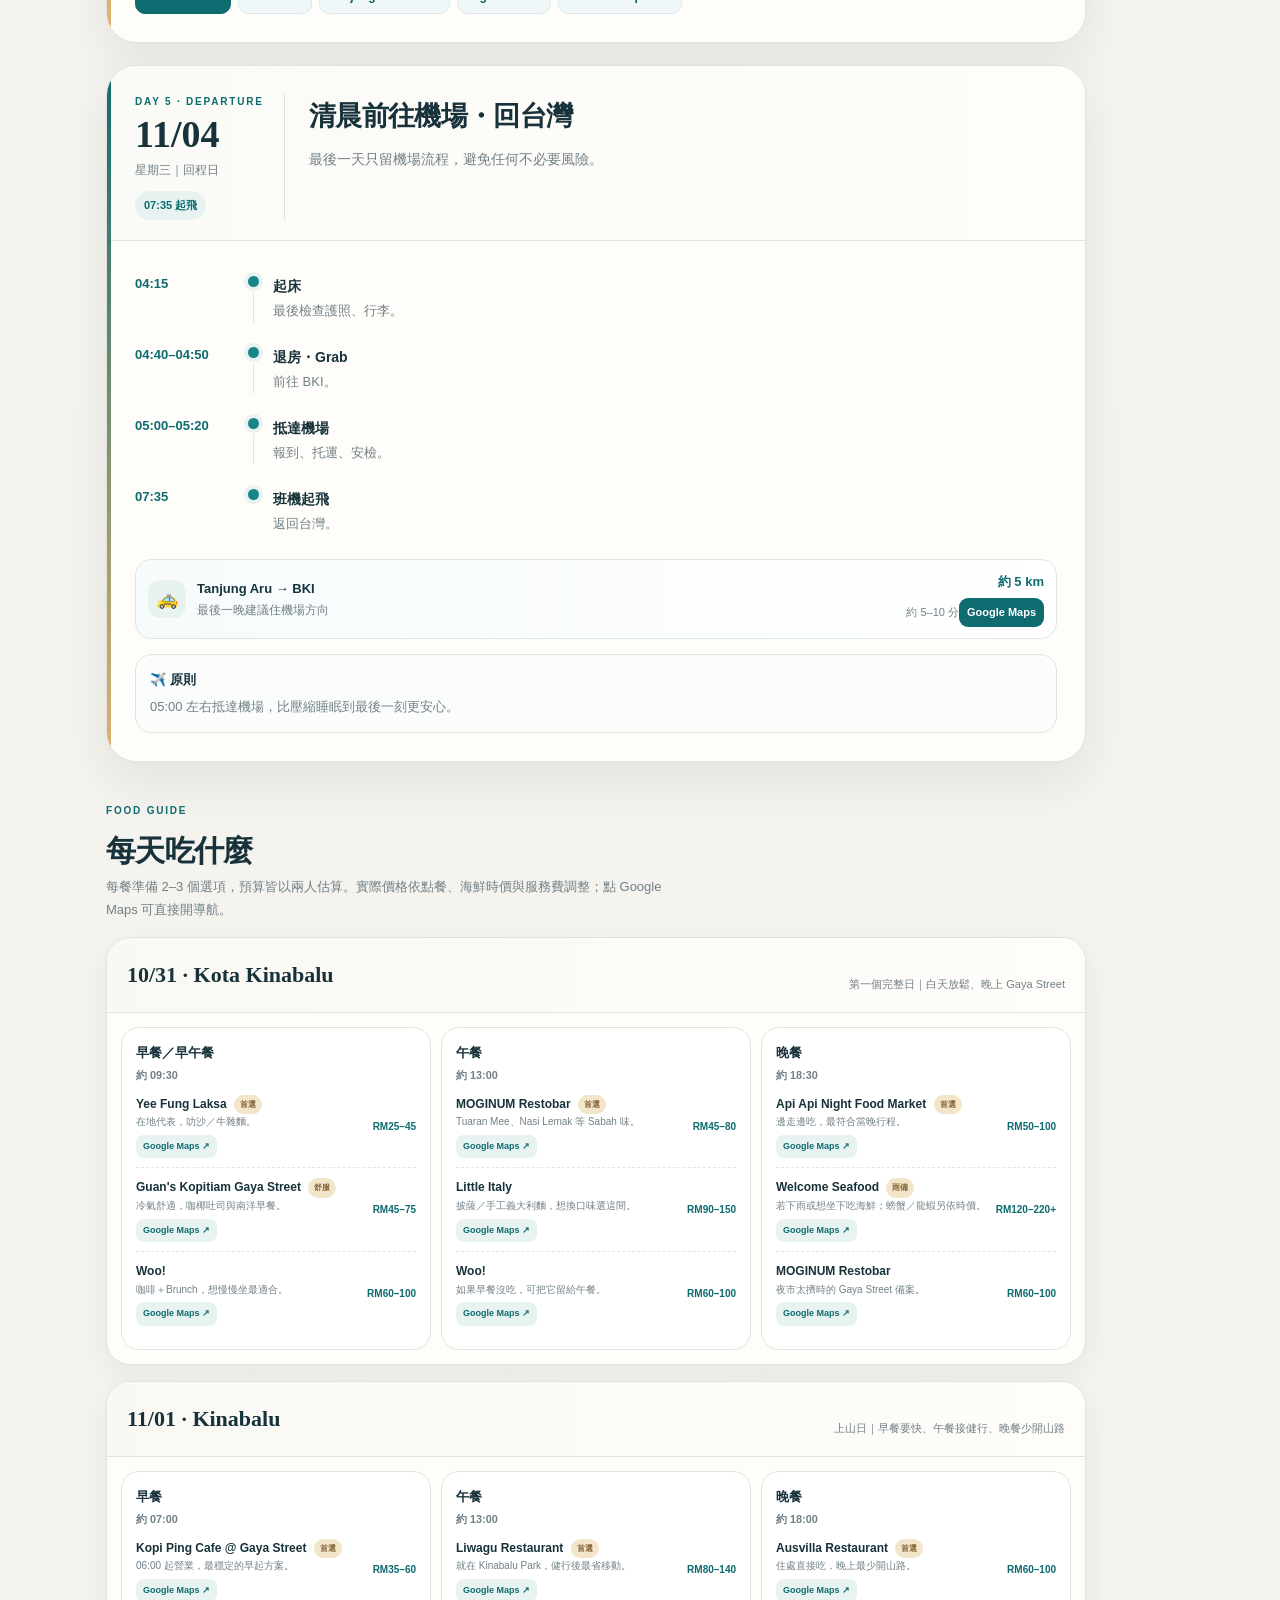
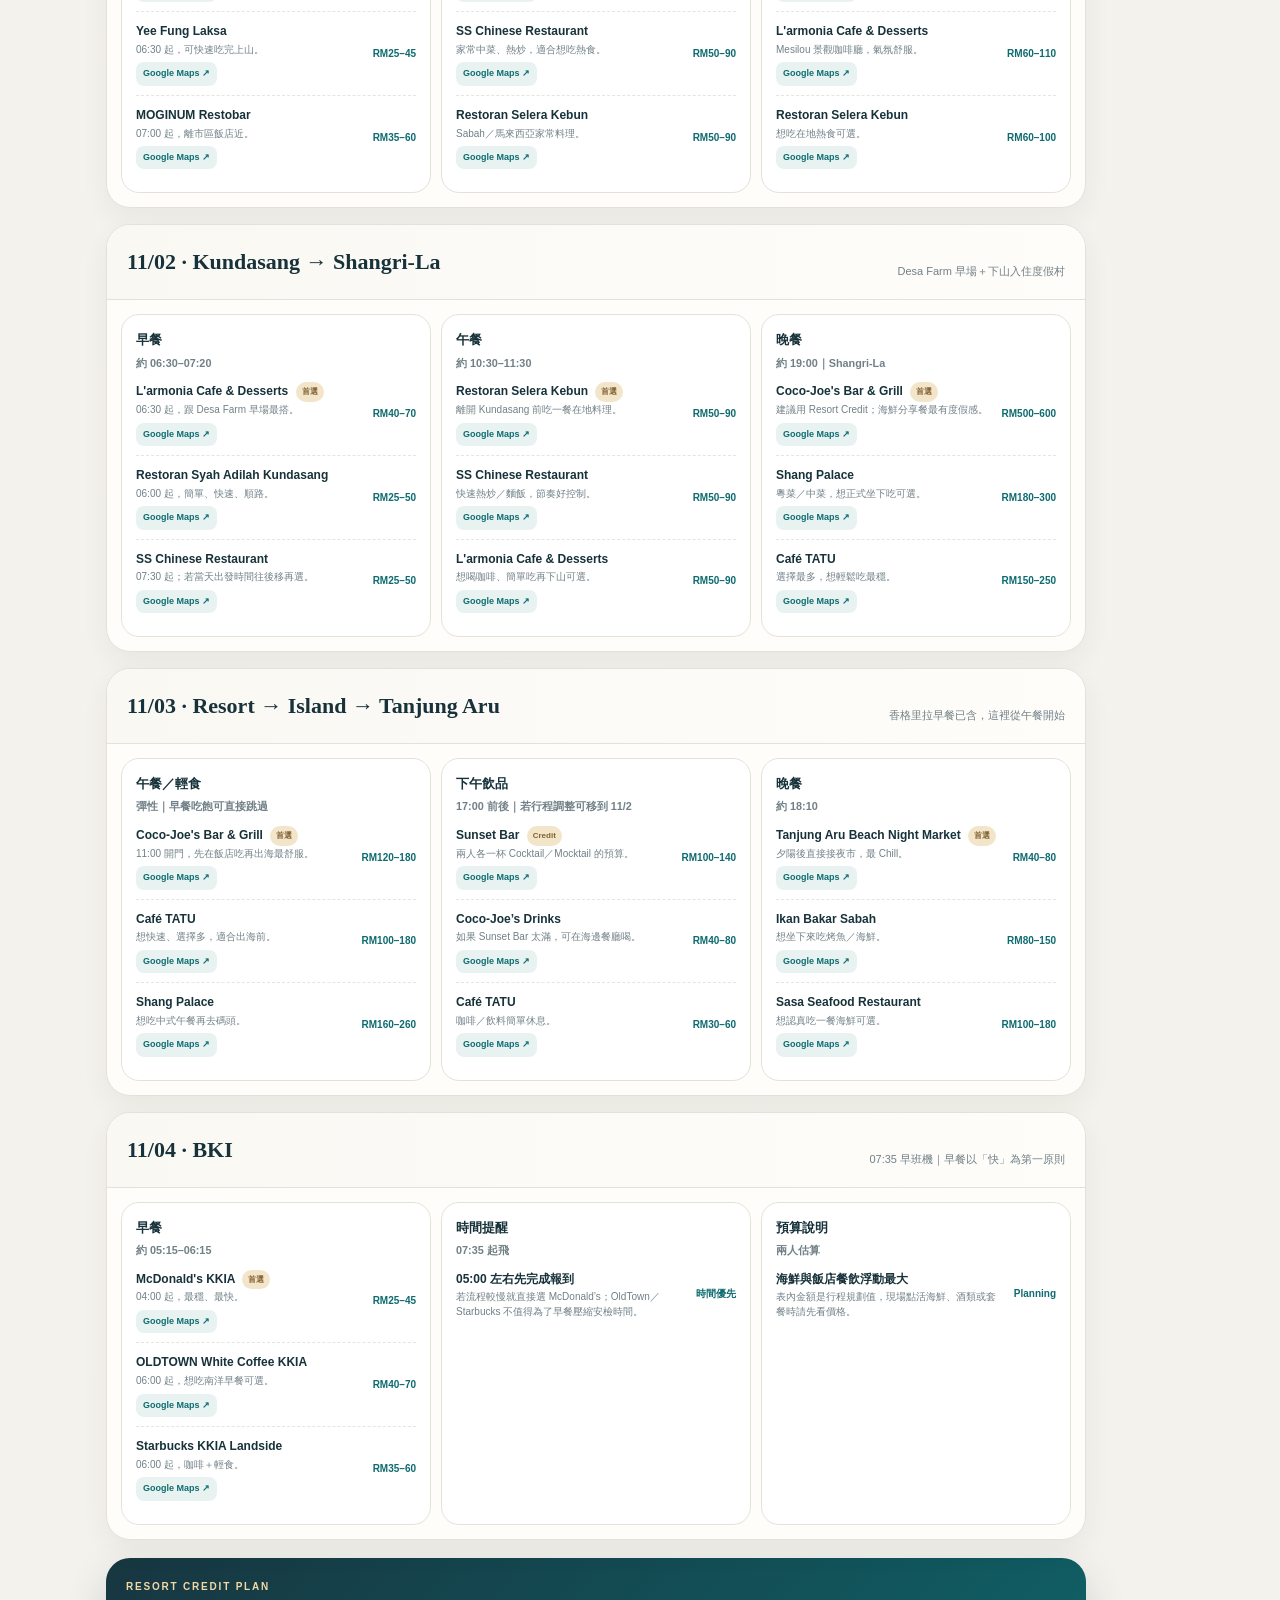
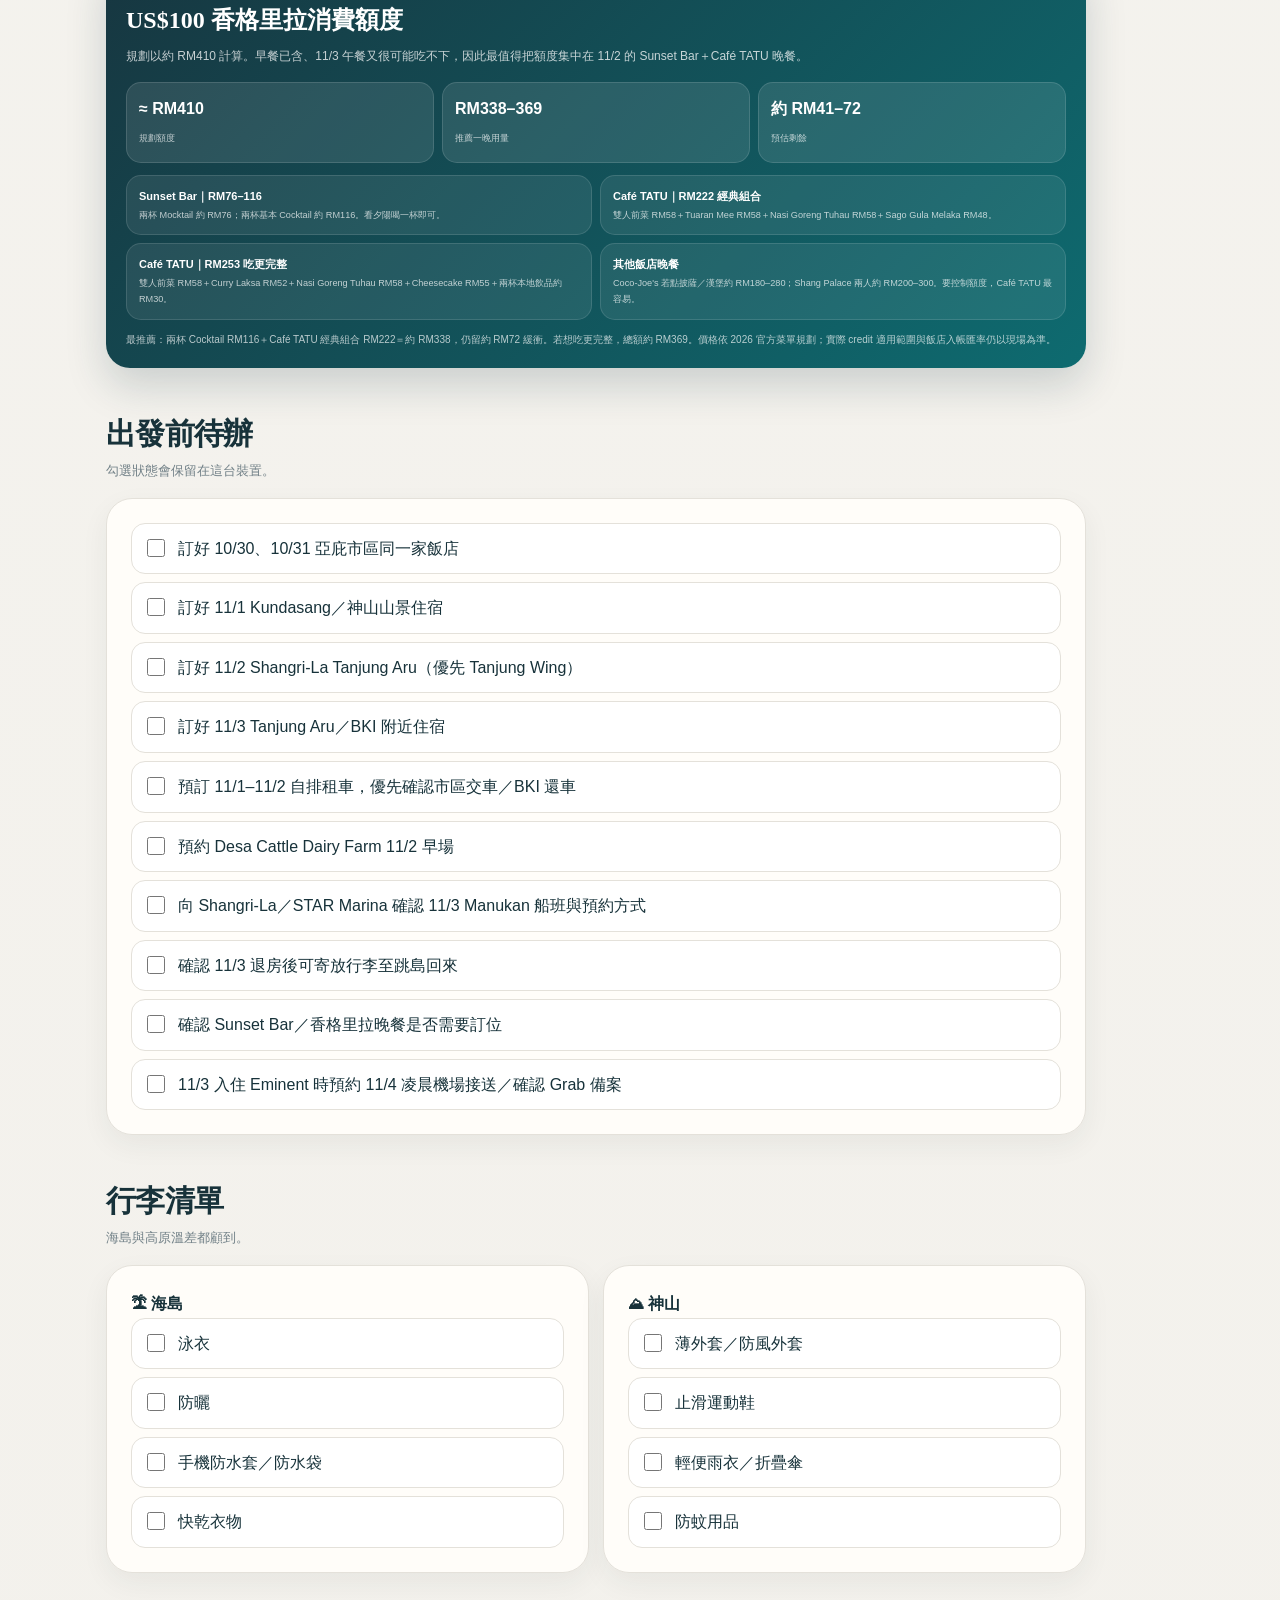
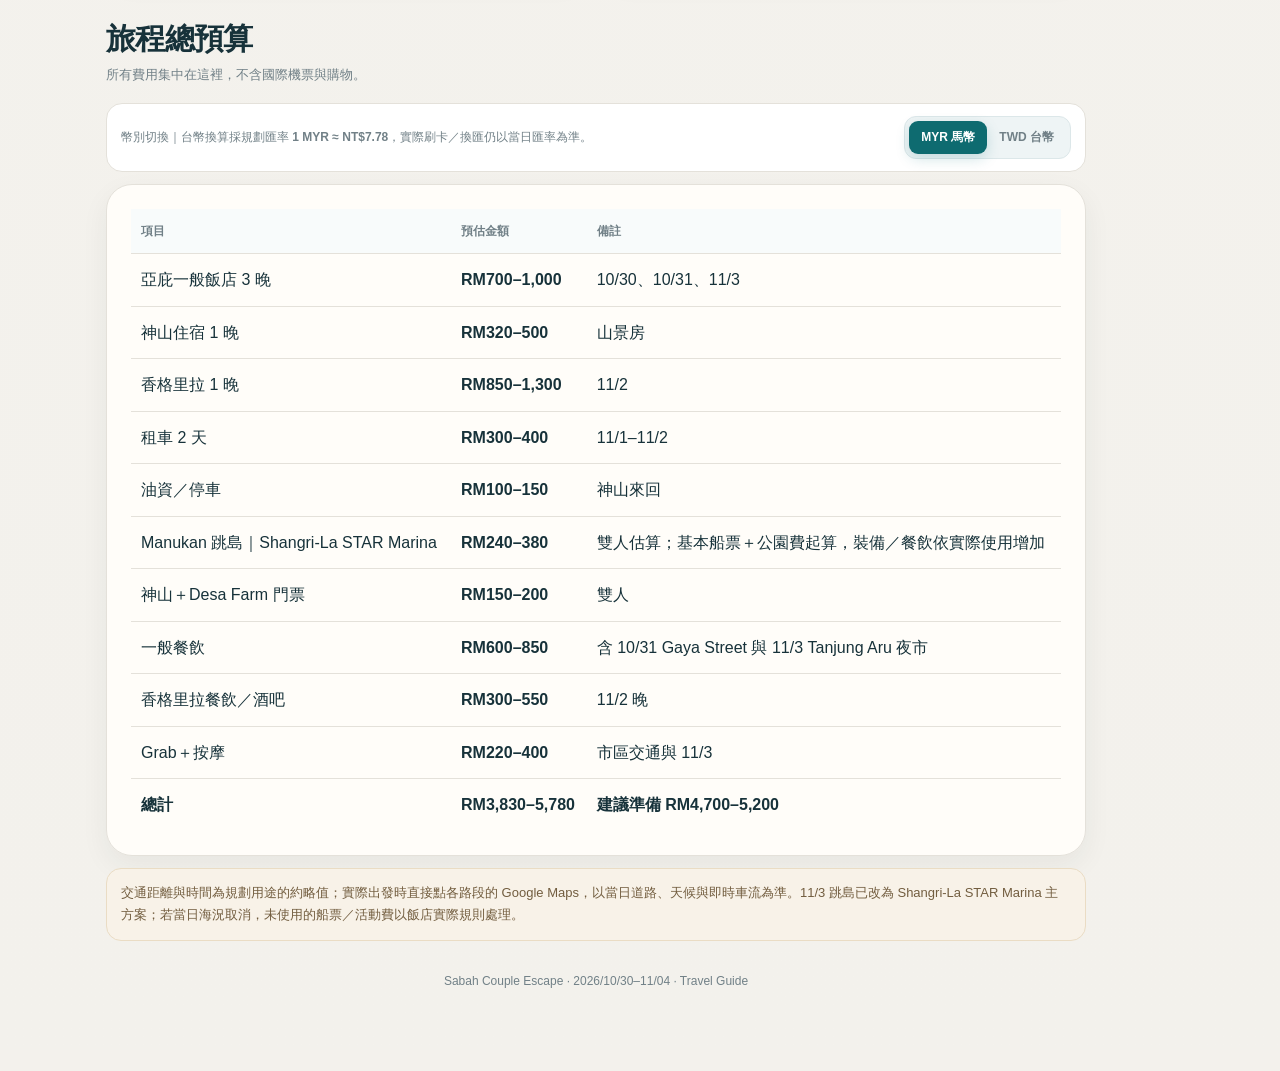
==== commit ca4cbe06: "Refocus resort credit on Sunset Bar and Cafe TATU dinner" ====
--- a/sabah-2026/index.html
+++ b/sabah-2026/index.html
@@ -423,26 +423,26 @@
     <div class="foodDay"><div class="foodDayHead"><h3>10/31 · Kota Kinabalu</h3><span>第一個完整日｜白天放鬆、晚上 Gaya Street</span></div><div class="mealGrid"><div class="mealBox"><h4>早餐／早午餐<small>約 09:30</small></h4><div class="restaurantOption"><div><b>Yee Fung Laksa <span class="foodPick">首選</span></b><small>在地代表，叻沙／牛雜麵。</small><a class="foodMap" target="_blank" rel="noopener" href="https://www.google.com/maps/search/?api=1&query=Yee+Fung+Laksa+Kota+Kinabalu">Google Maps ↗</a></div><span class="restaurantBudget">RM25–45</span></div><div class="restaurantOption"><div><b>Guan's Kopitiam Gaya Street <span class="foodPick">舒服</span></b><small>冷氣舒適，咖椰吐司與南洋早餐。</small><a class="foodMap" target="_blank" rel="noopener" href="https://www.google.com/maps/search/?api=1&query=Guan's+Kopitiam+Gaya+Street">Google Maps ↗</a></div><span class="restaurantBudget">RM45–75</span></div><div class="restaurantOption"><div><b>Woo!</b><small>咖啡＋Brunch，想慢慢坐最適合。</small><a class="foodMap" target="_blank" rel="noopener" href="https://www.google.com/maps/search/?api=1&query=Woo+Kota+Kinabalu">Google Maps ↗</a></div><span class="restaurantBudget">RM60–100</span></div></div><div class="mealBox"><h4>午餐<small>約 13:00</small></h4><div class="restaurantOption"><div><b>MOGINUM Restobar <span class="foodPick">首選</span></b><small>Tuaran Mee、Nasi Lemak 等 Sabah 味。</small><a class="foodMap" target="_blank" rel="noopener" href="https://www.google.com/maps/search/?api=1&query=MOGINUM+Restobar+Kota+Kinabalu">Google Maps ↗</a></div><span class="restaurantBudget">RM45–80</span></div><div class="restaurantOption"><div><b>Little Italy</b><small>披薩／手工義大利麵，想換口味選這間。</small><a class="foodMap" target="_blank" rel="noopener" href="https://www.google.com/maps/search/?api=1&query=Little+Italy+Kota+Kinabalu">Google Maps ↗</a></div><span class="restaurantBudget">RM90–150</span></div><div class="restaurantOption"><div><b>Woo!</b><small>如果早餐沒吃，可把它留給午餐。</small><a class="foodMap" target="_blank" rel="noopener" href="https://www.google.com/maps/search/?api=1&query=Woo+Kota+Kinabalu">Google Maps ↗</a></div><span class="restaurantBudget">RM60–100</span></div></div><div class="mealBox"><h4>晚餐<small>約 18:30</small></h4><div class="restaurantOption"><div><b>Api Api Night Food Market <span class="foodPick">首選</span></b><small>邊走邊吃，最符合當晚行程。</small><a class="foodMap" target="_blank" rel="noopener" href="https://www.google.com/maps/search/?api=1&query=Api+Api+Night+Food+Market+Gaya+Street">Google Maps ↗</a></div><span class="restaurantBudget">RM50–100</span></div><div class="restaurantOption"><div><b>Welcome Seafood <span class="foodPick">雨備</span></b><small>若下雨或想坐下吃海鮮；螃蟹／龍蝦另依時價。</small><a class="foodMap" target="_blank" rel="noopener" href="https://www.google.com/maps/search/?api=1&query=Welcome+Seafood+Restaurant+Kota+Kinabalu">Google Maps ↗</a></div><span class="restaurantBudget">RM120–220+</span></div><div class="restaurantOption"><div><b>MOGINUM Restobar</b><small>夜市太擠時的 Gaya Street 備案。</small><a class="foodMap" target="_blank" rel="noopener" href="https://www.google.com/maps/search/?api=1&query=MOGINUM+Restobar+Kota+Kinabalu">Google Maps ↗</a></div><span class="restaurantBudget">RM60–100</span></div></div></div></div>
     <div class="foodDay"><div class="foodDayHead"><h3>11/01 · Kinabalu</h3><span>上山日｜早餐要快、午餐接健行、晚餐少開山路</span></div><div class="mealGrid"><div class="mealBox"><h4>早餐<small>約 07:00</small></h4><div class="restaurantOption"><div><b>Kopi Ping Cafe @ Gaya Street <span class="foodPick">首選</span></b><small>06:00 起營業，最穩定的早起方案。</small><a class="foodMap" target="_blank" rel="noopener" href="https://www.google.com/maps/search/?api=1&query=Kopi+Ping+Cafe+Gaya+Street">Google Maps ↗</a></div><span class="restaurantBudget">RM35–60</span></div><div class="restaurantOption"><div><b>Yee Fung Laksa</b><small>06:30 起，可快速吃完上山。</small><a class="foodMap" target="_blank" rel="noopener" href="https://www.google.com/maps/search/?api=1&query=Yee+Fung+Laksa+Kota+Kinabalu">Google Maps ↗</a></div><span class="restaurantBudget">RM25–45</span></div><div class="restaurantOption"><div><b>MOGINUM Restobar</b><small>07:00 起，離市區飯店近。</small><a class="foodMap" target="_blank" rel="noopener" href="https://www.google.com/maps/search/?api=1&query=MOGINUM+Restobar+Kota+Kinabalu">Google Maps ↗</a></div><span class="restaurantBudget">RM35–60</span></div></div><div class="mealBox"><h4>午餐<small>約 13:00</small></h4><div class="restaurantOption"><div><b>Liwagu Restaurant <span class="foodPick">首選</span></b><small>就在 Kinabalu Park，健行後最省移動。</small><a class="foodMap" target="_blank" rel="noopener" href="https://www.google.com/maps/search/?api=1&query=Liwagu+Restaurant+Kinabalu+Park">Google Maps ↗</a></div><span class="restaurantBudget">RM80–140</span></div><div class="restaurantOption"><div><b>SS Chinese Restaurant</b><small>家常中菜、熱炒，適合想吃熱食。</small><a class="foodMap" target="_blank" rel="noopener" href="https://www.google.com/maps/search/?api=1&query=SS+Chinese+Restaurant+Kundasang">Google Maps ↗</a></div><span class="restaurantBudget">RM50–90</span></div><div class="restaurantOption"><div><b>Restoran Selera Kebun</b><small>Sabah／馬來西亞家常料理。</small><a class="foodMap" target="_blank" rel="noopener" href="https://www.google.com/maps/search/?api=1&query=Restoran+Selera+Kebun+Kundasang">Google Maps ↗</a></div><span class="restaurantBudget">RM50–90</span></div></div><div class="mealBox"><h4>晚餐<small>約 18:00</small></h4><div class="restaurantOption"><div><b>Ausvilla Restaurant <span class="foodPick">首選</span></b><small>住處直接吃，晚上最少開山路。</small><a class="foodMap" target="_blank" rel="noopener" href="https://www.google.com/maps/search/?api=1&query=Ausvilla+Kundasang">Google Maps ↗</a></div><span class="restaurantBudget">RM60–100</span></div><div class="restaurantOption"><div><b>L'armonia Cafe & Desserts</b><small>Mesilou 景觀咖啡廳，氣氛舒服。</small><a class="foodMap" target="_blank" rel="noopener" href="https://www.google.com/maps/search/?api=1&query=L'armonia+Cafe+The+Pampines+Villa+Kundasang">Google Maps ↗</a></div><span class="restaurantBudget">RM60–110</span></div><div class="restaurantOption"><div><b>Restoran Selera Kebun</b><small>想吃在地熱食可選。</small><a class="foodMap" target="_blank" rel="noopener" href="https://www.google.com/maps/search/?api=1&query=Restoran+Selera+Kebun+Kundasang">Google Maps ↗</a></div><span class="restaurantBudget">RM60–100</span></div></div></div></div>
     <div class="foodDay"><div class="foodDayHead"><h3>11/02 · Kundasang → Shangri-La</h3><span>Desa Farm 早場＋下山入住度假村</span></div><div class="mealGrid"><div class="mealBox"><h4>早餐<small>約 06:30–07:20</small></h4><div class="restaurantOption"><div><b>L'armonia Cafe & Desserts <span class="foodPick">首選</span></b><small>06:30 起，跟 Desa Farm 早場最搭。</small><a class="foodMap" target="_blank" rel="noopener" href="https://www.google.com/maps/search/?api=1&query=L'armonia+Cafe+The+Pampines+Villa+Kundasang">Google Maps ↗</a></div><span class="restaurantBudget">RM40–70</span></div><div class="restaurantOption"><div><b>Restoran Syah Adilah Kundasang</b><small>06:00 起，簡單、快速、順路。</small><a class="foodMap" target="_blank" rel="noopener" href="https://www.google.com/maps/search/?api=1&query=Restoran+Syah+Adilah+Kundasang">Google Maps ↗</a></div><span class="restaurantBudget">RM25–50</span></div><div class="restaurantOption"><div><b>SS Chinese Restaurant</b><small>07:30 起；若當天出發時間往後移再選。</small><a class="foodMap" target="_blank" rel="noopener" href="https://www.google.com/maps/search/?api=1&query=SS+Chinese+Restaurant+Kundasang">Google Maps ↗</a></div><span class="restaurantBudget">RM25–50</span></div></div><div class="mealBox"><h4>午餐<small>約 10:30–11:30</small></h4><div class="restaurantOption"><div><b>Restoran Selera Kebun <span class="foodPick">首選</span></b><small>離開 Kundasang 前吃一餐在地料理。</small><a class="foodMap" target="_blank" rel="noopener" href="https://www.google.com/maps/search/?api=1&query=Restoran+Selera+Kebun+Kundasang">Google Maps ↗</a></div><span class="restaurantBudget">RM50–90</span></div><div class="restaurantOption"><div><b>SS Chinese Restaurant</b><small>快速熱炒／麵飯，節奏好控制。</small><a class="foodMap" target="_blank" rel="noopener" href="https://www.google.com/maps/search/?api=1&query=SS+Chinese+Restaurant+Kundasang">Google Maps ↗</a></div><span class="restaurantBudget">RM50–90</span></div><div class="restaurantOption"><div><b>L'armonia Cafe & Desserts</b><small>想喝咖啡、簡單吃再下山可選。</small><a class="foodMap" target="_blank" rel="noopener" href="https://www.google.com/maps/search/?api=1&query=L'armonia+Cafe+The+Pampines+Villa+Kundasang">Google Maps ↗</a></div><span class="restaurantBudget">RM50–90</span></div></div><div class="mealBox"><h4>晚餐<small>約 19:00｜Shangri-La</small></h4><div class="restaurantOption"><div><b>Coco-Joe's Bar & Grill <span class="foodPick">首選</span></b><small>建議用 Resort Credit；海鮮分享餐最有度假感。</small><a class="foodMap" target="_blank" rel="noopener" href="https://www.google.com/maps/search/?api=1&query=Coco-Joe's+Bar+%26+Grill+Shangri-La+Tanjung+Aru">Google Maps ↗</a></div><span class="restaurantBudget">RM500–600</span></div><div class="restaurantOption"><div><b>Shang Palace</b><small>粵菜／中菜，想正式坐下吃可選。</small><a class="foodMap" target="_blank" rel="noopener" href="https://www.google.com/maps/search/?api=1&query=Shang+Palace+Shangri-La+Tanjung+Aru">Google Maps ↗</a></div><span class="restaurantBudget">RM180–300</span></div><div class="restaurantOption"><div><b>Café TATU</b><small>選擇最多，想輕鬆吃最穩。</small><a class="foodMap" target="_blank" rel="noopener" href="https://www.google.com/maps/search/?api=1&query=Cafe+TATU+Shangri-La+Tanjung+Aru">Google Maps ↗</a></div><span class="restaurantBudget">RM150–250</span></div></div></div></div>
-    <div class="foodDay"><div class="foodDayHead"><h3>11/03 · Resort → Island → Tanjung Aru</h3><span>香格里拉早餐已含，這裡從午餐開始</span></div><div class="mealGrid"><div class="mealBox"><h4>午餐<small>約 11:00｜13:00 出海版</small></h4><div class="restaurantOption"><div><b>Coco-Joe's Bar & Grill <span class="foodPick">首選</span></b><small>11:00 開門，先在飯店吃再出海最舒服。</small><a class="foodMap" target="_blank" rel="noopener" href="https://www.google.com/maps/search/?api=1&query=Coco-Joe's+Bar+%26+Grill+Shangri-La+Tanjung+Aru">Google Maps ↗</a></div><span class="restaurantBudget">RM120–180</span></div><div class="restaurantOption"><div><b>Café TATU</b><small>想快速、選擇多，適合出海前。</small><a class="foodMap" target="_blank" rel="noopener" href="https://www.google.com/maps/search/?api=1&query=Cafe+TATU+Shangri-La+Tanjung+Aru">Google Maps ↗</a></div><span class="restaurantBudget">RM100–180</span></div><div class="restaurantOption"><div><b>Shang Palace</b><small>想吃中式午餐再去碼頭。</small><a class="foodMap" target="_blank" rel="noopener" href="https://www.google.com/maps/search/?api=1&query=Shang+Palace+Shangri-La+Tanjung+Aru">Google Maps ↗</a></div><span class="restaurantBudget">RM160–260</span></div></div><div class="mealBox"><h4>下午飲品<small>17:00 前後｜若行程調整可移到 11/2</small></h4><div class="restaurantOption"><div><b>Sunset Bar <span class="foodPick">Credit</span></b><small>兩人各一杯 Cocktail／Mocktail 的預算。</small><a class="foodMap" target="_blank" rel="noopener" href="https://www.google.com/maps/search/?api=1&query=Sunset+Bar+Shangri-La+Tanjung+Aru">Google Maps ↗</a></div><span class="restaurantBudget">RM100–140</span></div><div class="restaurantOption"><div><b>Coco-Joe’s Drinks</b><small>如果 Sunset Bar 太滿，可在海邊餐廳喝。</small><a class="foodMap" target="_blank" rel="noopener" href="https://www.google.com/maps/search/?api=1&query=Coco-Joe's+Bar+%26+Grill+Shangri-La+Tanjung+Aru">Google Maps ↗</a></div><span class="restaurantBudget">RM40–80</span></div><div class="restaurantOption"><div><b>Café TATU</b><small>咖啡／飲料簡單休息。</small><a class="foodMap" target="_blank" rel="noopener" href="https://www.google.com/maps/search/?api=1&query=Cafe+TATU+Shangri-La+Tanjung+Aru">Google Maps ↗</a></div><span class="restaurantBudget">RM30–60</span></div></div><div class="mealBox"><h4>晚餐<small>約 18:10</small></h4><div class="restaurantOption"><div><b>Tanjung Aru Beach Night Market <span class="foodPick">首選</span></b><small>夕陽後直接接夜市，最 Chill。</small><a class="foodMap" target="_blank" rel="noopener" href="https://www.google.com/maps/search/?api=1&query=Tanjung+Aru+Beach+Night+Market">Google Maps ↗</a></div><span class="restaurantBudget">RM40–80</span></div><div class="restaurantOption"><div><b>Ikan Bakar Sabah</b><small>想坐下來吃烤魚／海鮮。</small><a class="foodMap" target="_blank" rel="noopener" href="https://www.google.com/maps/search/?api=1&query=Ikan+Bakar+Sabah+Tanjung+Aru">Google Maps ↗</a></div><span class="restaurantBudget">RM80–150</span></div><div class="restaurantOption"><div><b>Sasa Seafood Restaurant</b><small>想認真吃一餐海鮮可選。</small><a class="foodMap" target="_blank" rel="noopener" href="https://www.google.com/maps/search/?api=1&query=Sasa+Seafood+Restaurant+Kota+Kinabalu">Google Maps ↗</a></div><span class="restaurantBudget">RM100–180</span></div></div></div></div>
+    <div class="foodDay"><div class="foodDayHead"><h3>11/03 · Resort → Island → Tanjung Aru</h3><span>香格里拉早餐已含，這裡從午餐開始</span></div><div class="mealGrid"><div class="mealBox"><h4>午餐／輕食<small>彈性｜早餐吃飽可直接跳過</small></h4><div class="restaurantOption"><div><b>Coco-Joe's Bar & Grill <span class="foodPick">首選</span></b><small>11:00 開門，先在飯店吃再出海最舒服。</small><a class="foodMap" target="_blank" rel="noopener" href="https://www.google.com/maps/search/?api=1&query=Coco-Joe's+Bar+%26+Grill+Shangri-La+Tanjung+Aru">Google Maps ↗</a></div><span class="restaurantBudget">RM120–180</span></div><div class="restaurantOption"><div><b>Café TATU</b><small>想快速、選擇多，適合出海前。</small><a class="foodMap" target="_blank" rel="noopener" href="https://www.google.com/maps/search/?api=1&query=Cafe+TATU+Shangri-La+Tanjung+Aru">Google Maps ↗</a></div><span class="restaurantBudget">RM100–180</span></div><div class="restaurantOption"><div><b>Shang Palace</b><small>想吃中式午餐再去碼頭。</small><a class="foodMap" target="_blank" rel="noopener" href="https://www.google.com/maps/search/?api=1&query=Shang+Palace+Shangri-La+Tanjung+Aru">Google Maps ↗</a></div><span class="restaurantBudget">RM160–260</span></div></div><div class="mealBox"><h4>下午飲品<small>17:00 前後｜若行程調整可移到 11/2</small></h4><div class="restaurantOption"><div><b>Sunset Bar <span class="foodPick">Credit</span></b><small>兩人各一杯 Cocktail／Mocktail 的預算。</small><a class="foodMap" target="_blank" rel="noopener" href="https://www.google.com/maps/search/?api=1&query=Sunset+Bar+Shangri-La+Tanjung+Aru">Google Maps ↗</a></div><span class="restaurantBudget">RM100–140</span></div><div class="restaurantOption"><div><b>Coco-Joe’s Drinks</b><small>如果 Sunset Bar 太滿，可在海邊餐廳喝。</small><a class="foodMap" target="_blank" rel="noopener" href="https://www.google.com/maps/search/?api=1&query=Coco-Joe's+Bar+%26+Grill+Shangri-La+Tanjung+Aru">Google Maps ↗</a></div><span class="restaurantBudget">RM40–80</span></div><div class="restaurantOption"><div><b>Café TATU</b><small>咖啡／飲料簡單休息。</small><a class="foodMap" target="_blank" rel="noopener" href="https://www.google.com/maps/search/?api=1&query=Cafe+TATU+Shangri-La+Tanjung+Aru">Google Maps ↗</a></div><span class="restaurantBudget">RM30–60</span></div></div><div class="mealBox"><h4>晚餐<small>約 18:10</small></h4><div class="restaurantOption"><div><b>Tanjung Aru Beach Night Market <span class="foodPick">首選</span></b><small>夕陽後直接接夜市，最 Chill。</small><a class="foodMap" target="_blank" rel="noopener" href="https://www.google.com/maps/search/?api=1&query=Tanjung+Aru+Beach+Night+Market">Google Maps ↗</a></div><span class="restaurantBudget">RM40–80</span></div><div class="restaurantOption"><div><b>Ikan Bakar Sabah</b><small>想坐下來吃烤魚／海鮮。</small><a class="foodMap" target="_blank" rel="noopener" href="https://www.google.com/maps/search/?api=1&query=Ikan+Bakar+Sabah+Tanjung+Aru">Google Maps ↗</a></div><span class="restaurantBudget">RM80–150</span></div><div class="restaurantOption"><div><b>Sasa Seafood Restaurant</b><small>想認真吃一餐海鮮可選。</small><a class="foodMap" target="_blank" rel="noopener" href="https://www.google.com/maps/search/?api=1&query=Sasa+Seafood+Restaurant+Kota+Kinabalu">Google Maps ↗</a></div><span class="restaurantBudget">RM100–180</span></div></div></div></div>
     <div class="foodDay"><div class="foodDayHead"><h3>11/04 · BKI</h3><span>07:35 早班機｜早餐以「快」為第一原則</span></div><div class="mealGrid"><div class="mealBox"><h4>早餐<small>約 05:15–06:15</small></h4><div class="restaurantOption"><div><b>McDonald's KKIA <span class="foodPick">首選</span></b><small>04:00 起，最穩、最快。</small><a class="foodMap" target="_blank" rel="noopener" href="https://www.google.com/maps/search/?api=1&query=McDonald's+Kota+Kinabalu+International+Airport">Google Maps ↗</a></div><span class="restaurantBudget">RM25–45</span></div><div class="restaurantOption"><div><b>OLDTOWN White Coffee KKIA</b><small>06:00 起，想吃南洋早餐可選。</small><a class="foodMap" target="_blank" rel="noopener" href="https://www.google.com/maps/search/?api=1&query=OLDTOWN+White+Coffee+KKIA">Google Maps ↗</a></div><span class="restaurantBudget">RM40–70</span></div><div class="restaurantOption"><div><b>Starbucks KKIA Landside</b><small>06:00 起，咖啡＋輕食。</small><a class="foodMap" target="_blank" rel="noopener" href="https://www.google.com/maps/search/?api=1&query=Starbucks+KKIA+Landside">Google Maps ↗</a></div><span class="restaurantBudget">RM35–60</span></div></div><div class="mealBox"><h4>時間提醒<small>07:35 起飛</small></h4><div class="restaurantOption"><div><b>05:00 左右先完成報到</b><small>若流程較慢就直接選 McDonald’s；OldTown／Starbucks 不值得為了早餐壓縮安檢時間。</small></div><span class="restaurantBudget">時間優先</span></div></div><div class="mealBox"><h4>預算說明<small>兩人估算</small></h4><div class="restaurantOption"><div><b>海鮮與飯店餐飲浮動最大</b><small>表內金額是行程規劃值，現場點活海鮮、酒類或套餐時請先看價格。</small></div><span class="restaurantBudget">Planning</span></div></div></div></div>
   </div>
 
   <div class="creditCard" id="resortCredit">
     <span class="editorialEyebrow" style="color:#f3d7a5">Resort Credit Plan</span>
     <h3>US$100 香格里拉消費額度</h3>
-    <p>規劃以約 RM410 計算；實際入帳匯率與可抵項目依你的訂房方案及飯店確認為準。</p>
+    <p>規劃以約 RM410 計算。早餐已含、11/3 午餐又很可能吃不下，因此最值得把額度集中在 11/2 的 Sunset Bar＋Café TATU 晚餐。</p>
     <div class="creditSummary">
       <div class="creditStat"><b>≈ RM410</b><small>規劃額度</small></div>
-      <div class="creditStat"><b>RM270</b><small>推薦先用：酒吧＋11/3 午餐</small></div>
-      <div class="creditStat"><b>≈ RM140</b><small>可補貼晚餐／其他消費</small></div>
+      <div class="creditStat"><b>RM338–369</b><small>推薦一晚用量</small></div>
+      <div class="creditStat"><b>約 RM41–72</b><small>預估剩餘</small></div>
     </div>
     <div class="creditItems">
-      <div class="creditItem"><b>Sunset Bar｜RM120</b><small>兩人各一杯，這筆最適合直接用額度。</small></div>
-      <div class="creditItem"><b>11/3 輕午餐｜RM150</b><small>13:00 才出海時，先在 Resort 吃完最順。</small></div>
-      <div class="creditItem"><b>剩餘約 RM140</b><small>可補貼 Coco-Joe's 晚餐；若額度可抵 STAR Marina，也可以優先拿去折船票。</small></div>
-      <div class="creditItem"><b>Coco-Joe's 晚餐｜自付為主</b><small>海鮮分享餐約 RM500–600，US$100 額度不足以覆蓋整餐，建議把剩餘額度當折抵。</small></div>
-    </div>
-    <div class="creditNote">重要：F&B 可掛房帳，但 US$100 credit 是否涵蓋 STAR Marina／Spa，要以你這筆訂房額度的正式條款與飯店現場確認為準。</div>
+      <div class="creditItem"><b>Sunset Bar｜RM76–116</b><small>兩杯 Mocktail 約 RM76；兩杯基本 Cocktail 約 RM116。看夕陽喝一杯即可。</small></div>
+      <div class="creditItem"><b>Café TATU｜RM222 經典組合</b><small>雙人前菜 RM58＋Tuaran Mee RM58＋Nasi Goreng Tuhau RM58＋Sago Gula Melaka RM48。</small></div>
+      <div class="creditItem"><b>Café TATU｜RM253 吃更完整</b><small>雙人前菜 RM58＋Curry Laksa RM52＋Nasi Goreng Tuhau RM58＋Cheesecake RM55＋兩杯本地飲品約 RM30。</small></div>
+      <div class="creditItem"><b>其他飯店晚餐</b><small>Coco-Joe's 若點披薩／漢堡約 RM180–280；Shang Palace 兩人約 RM200–300。要控制額度，Café TATU 最容易。</small></div>
+    </div>
+    <div class="creditNote">最推薦：兩杯 Cocktail RM116＋Café TATU 經典組合 RM222＝約 RM338，仍留約 RM72 緩衝。若想吃更完整，總額約 RM369。價格依 2026 官方菜單規劃；實際 credit 適用範圍與飯店入帳匯率仍以現場為準。</div>
   </div>
 </section>
 
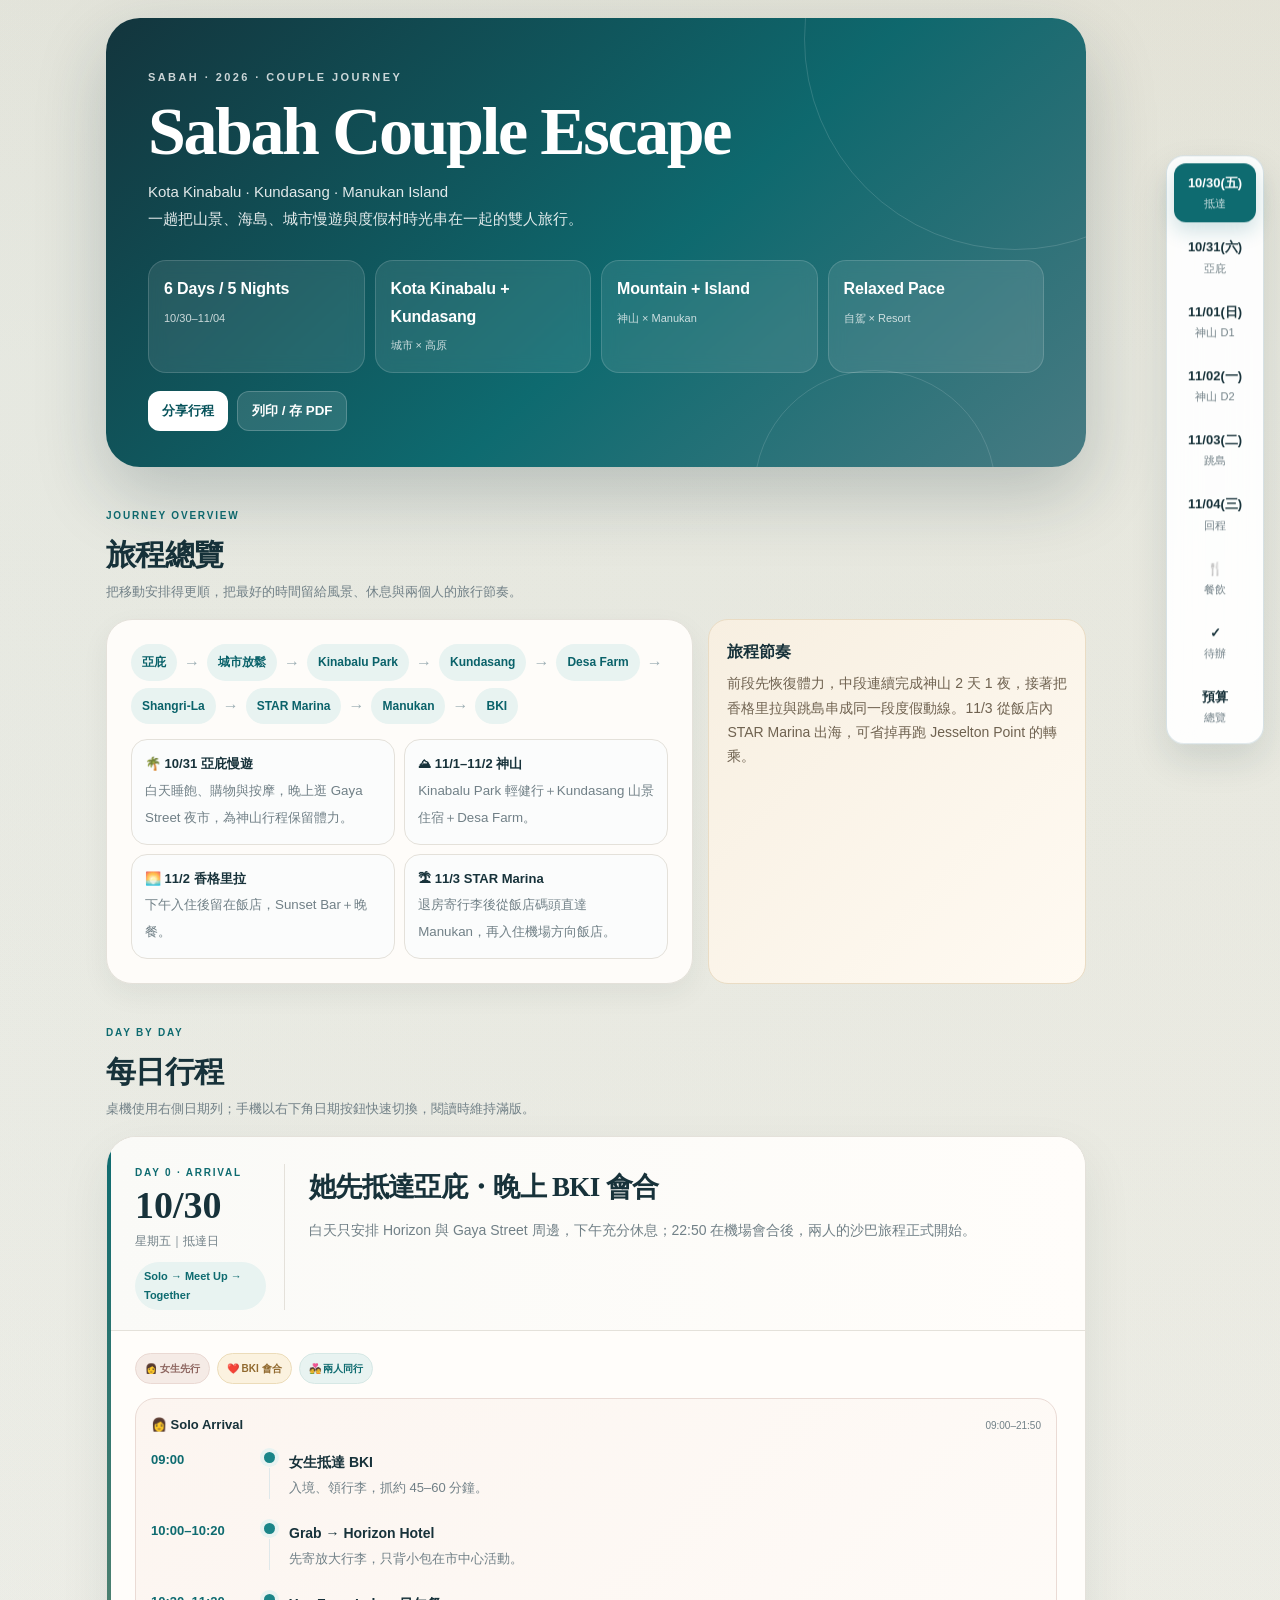
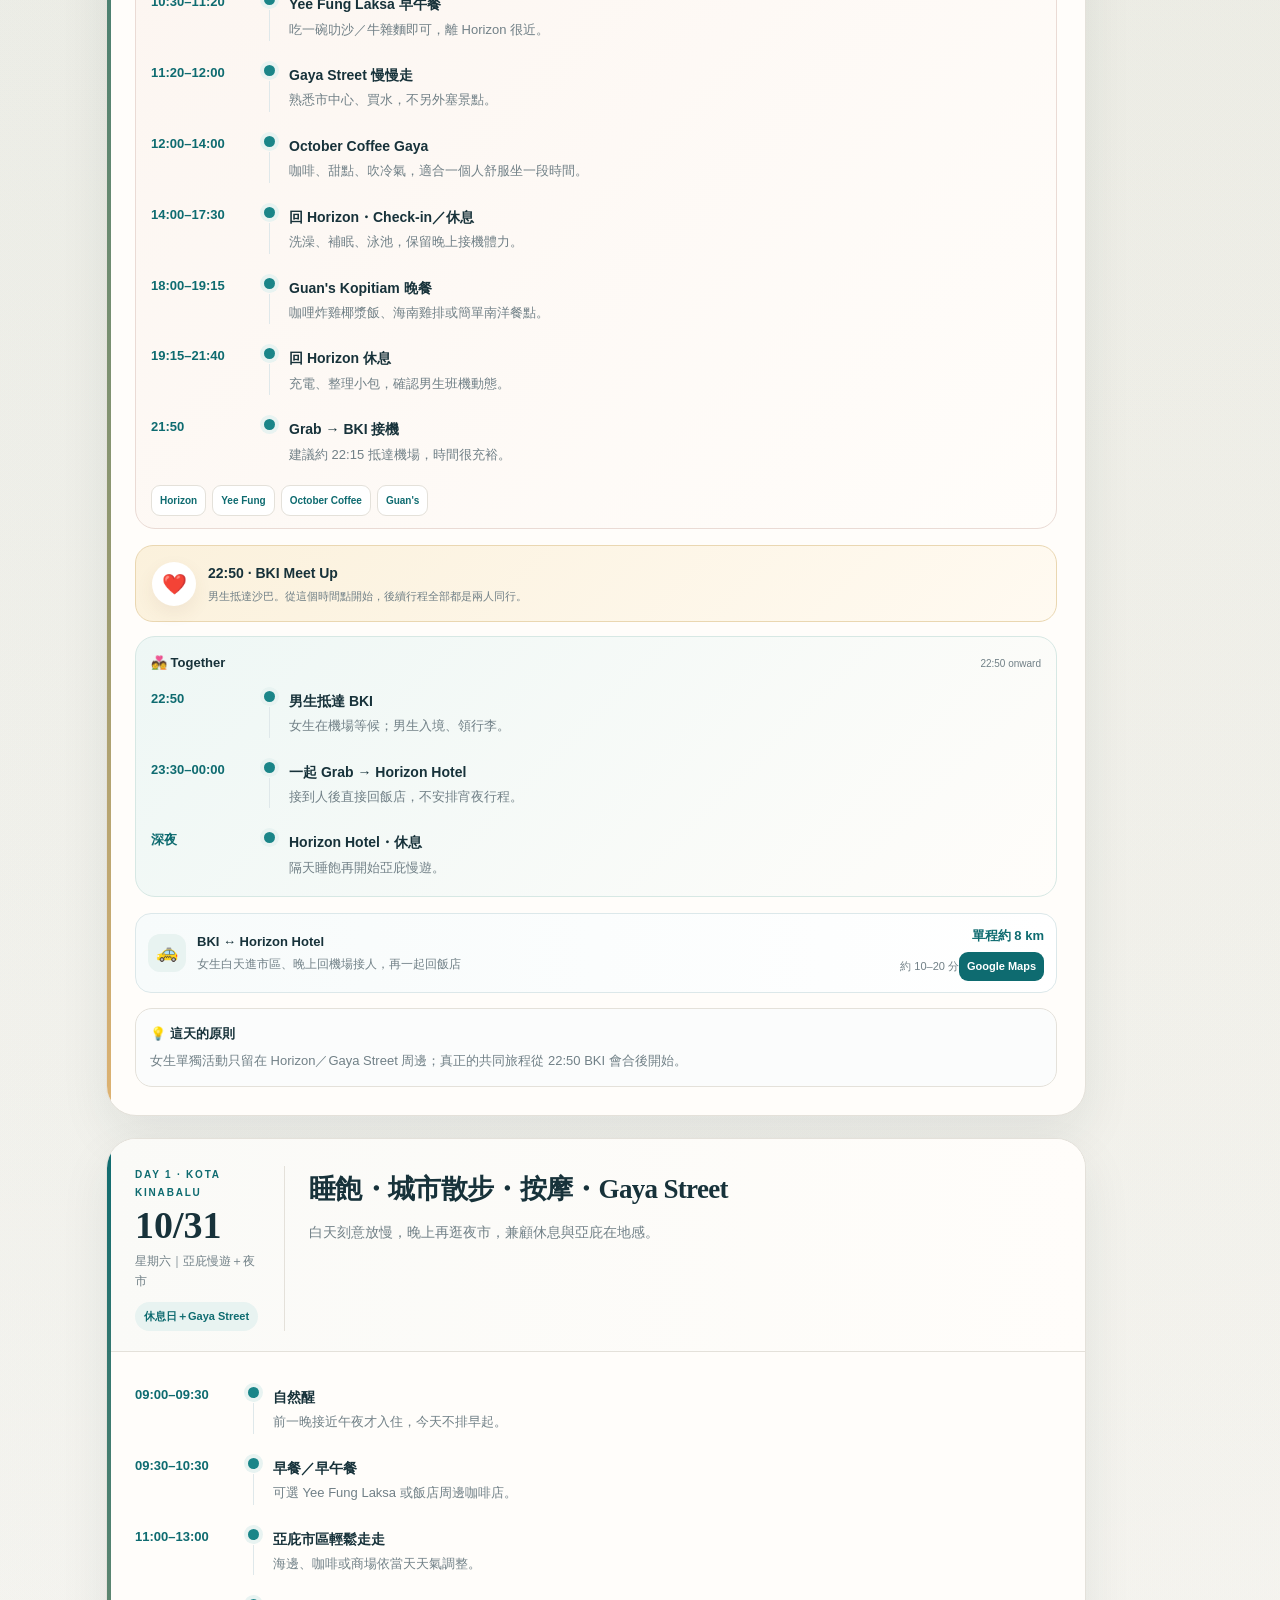
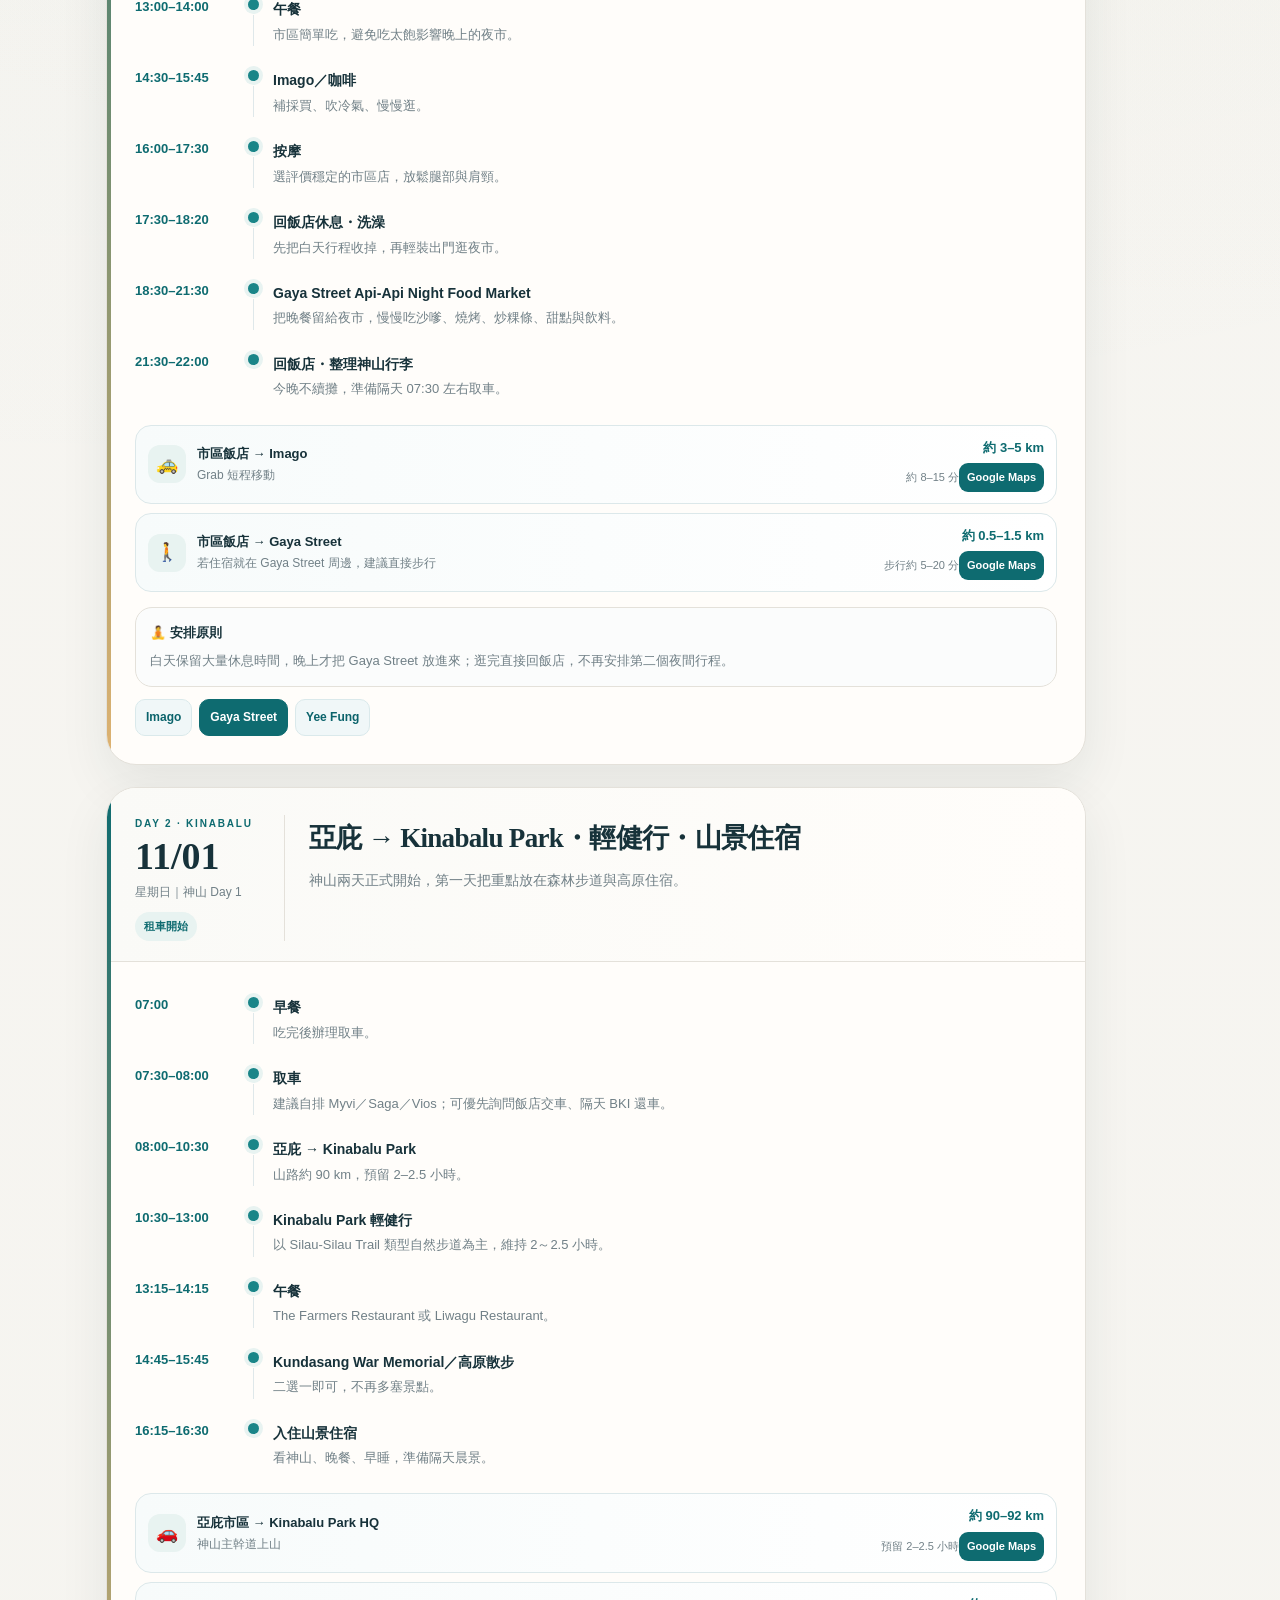
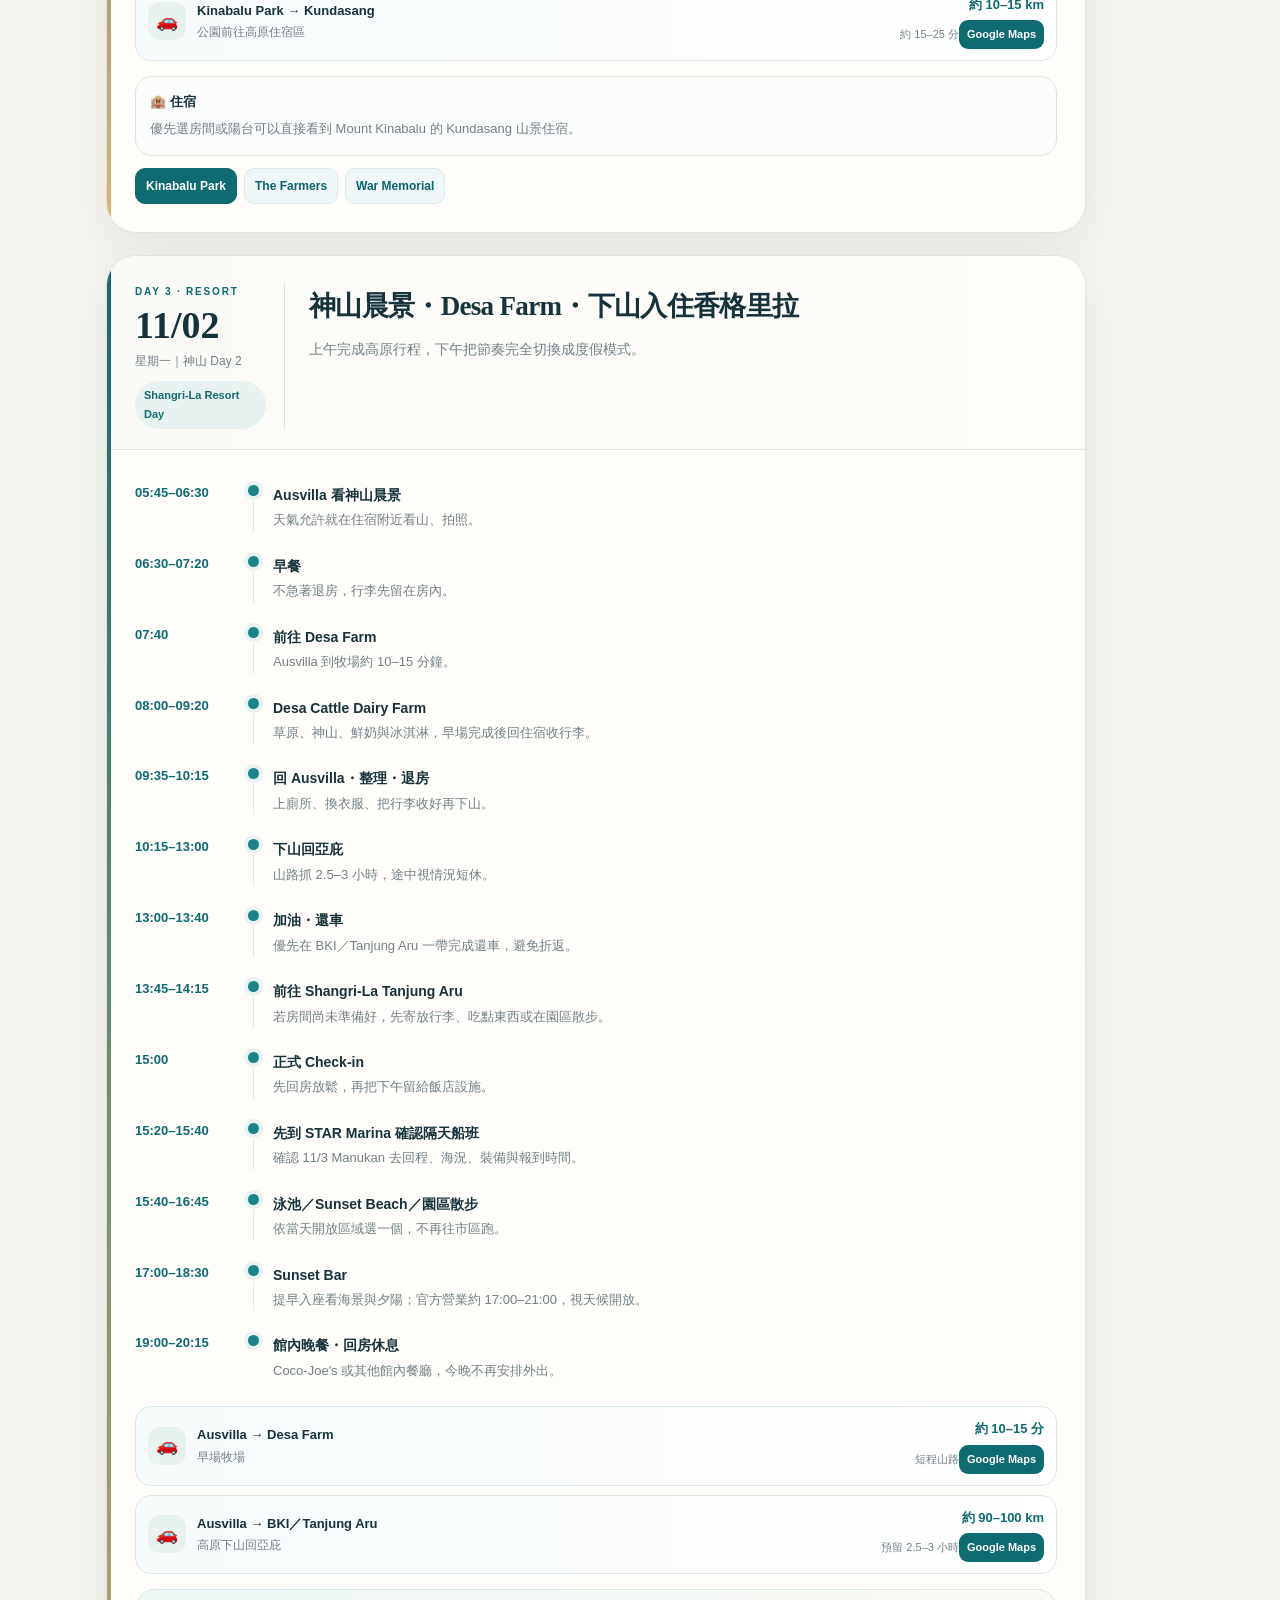
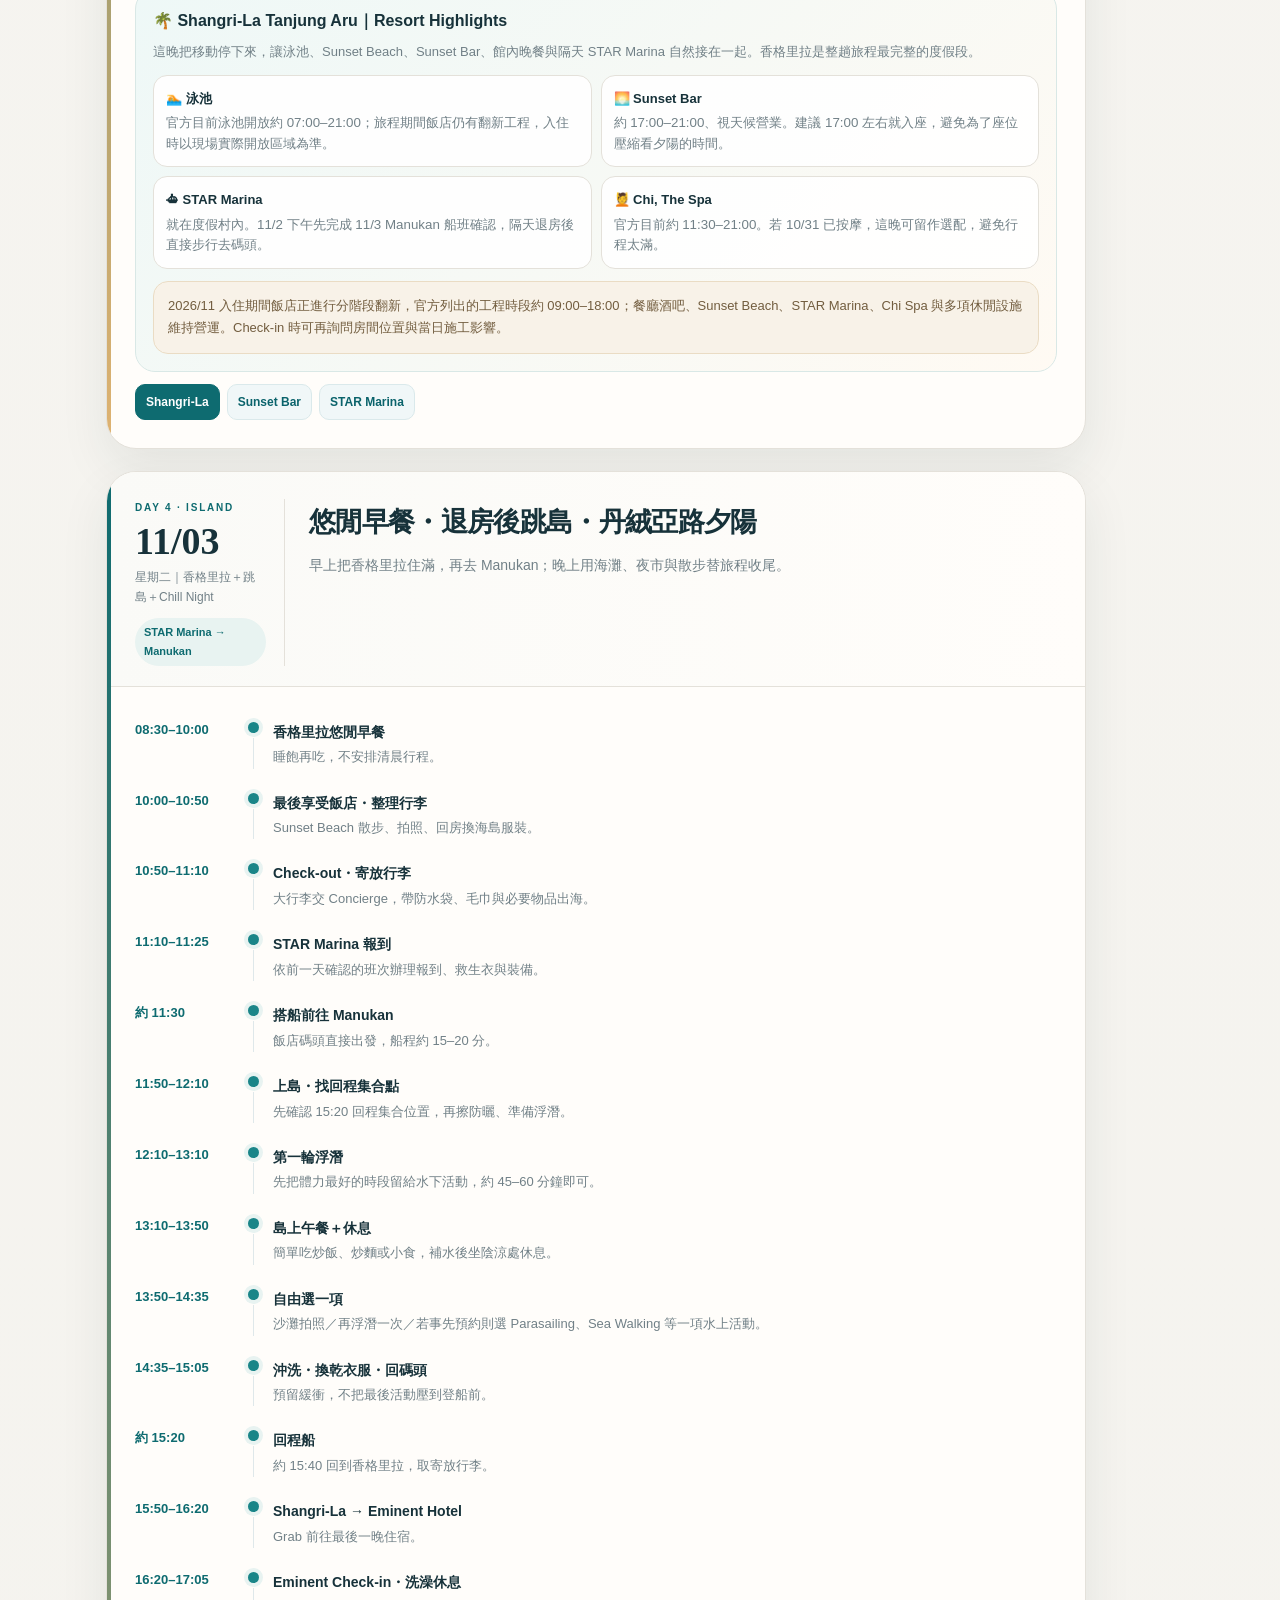
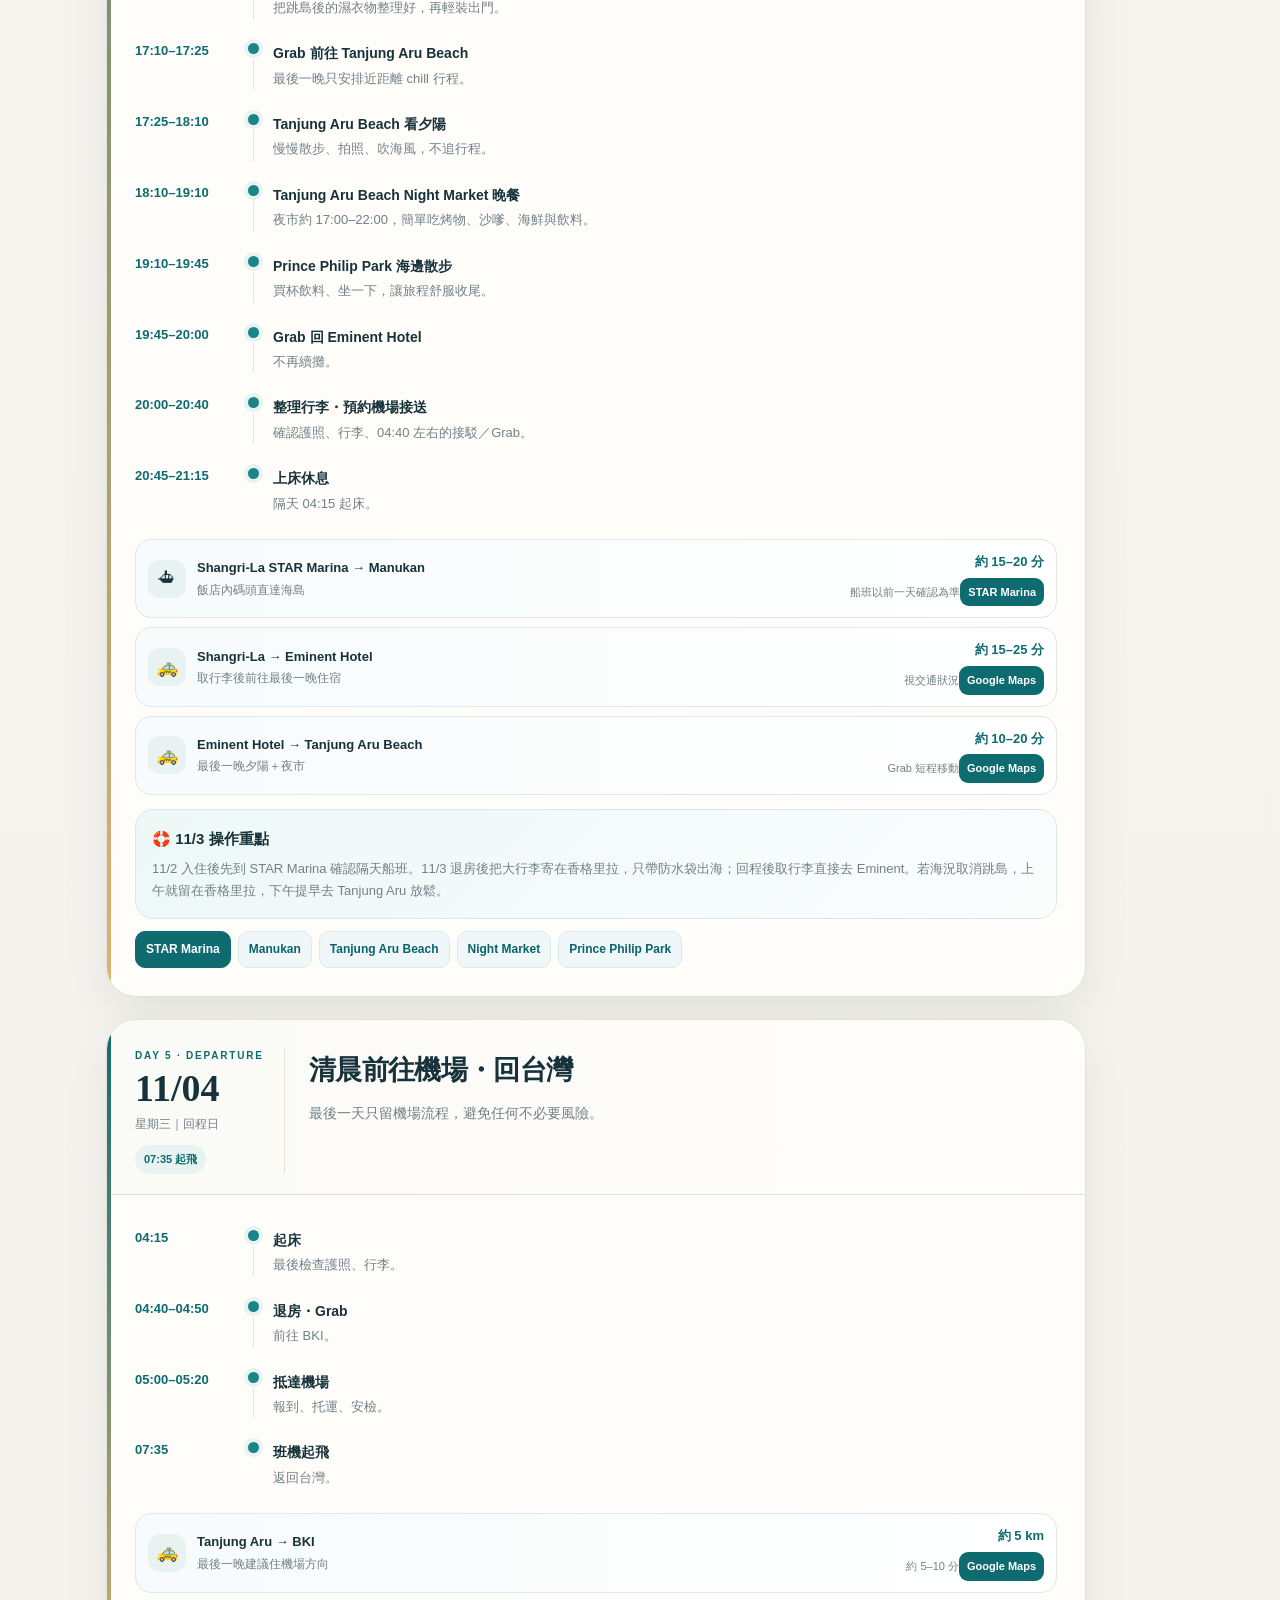
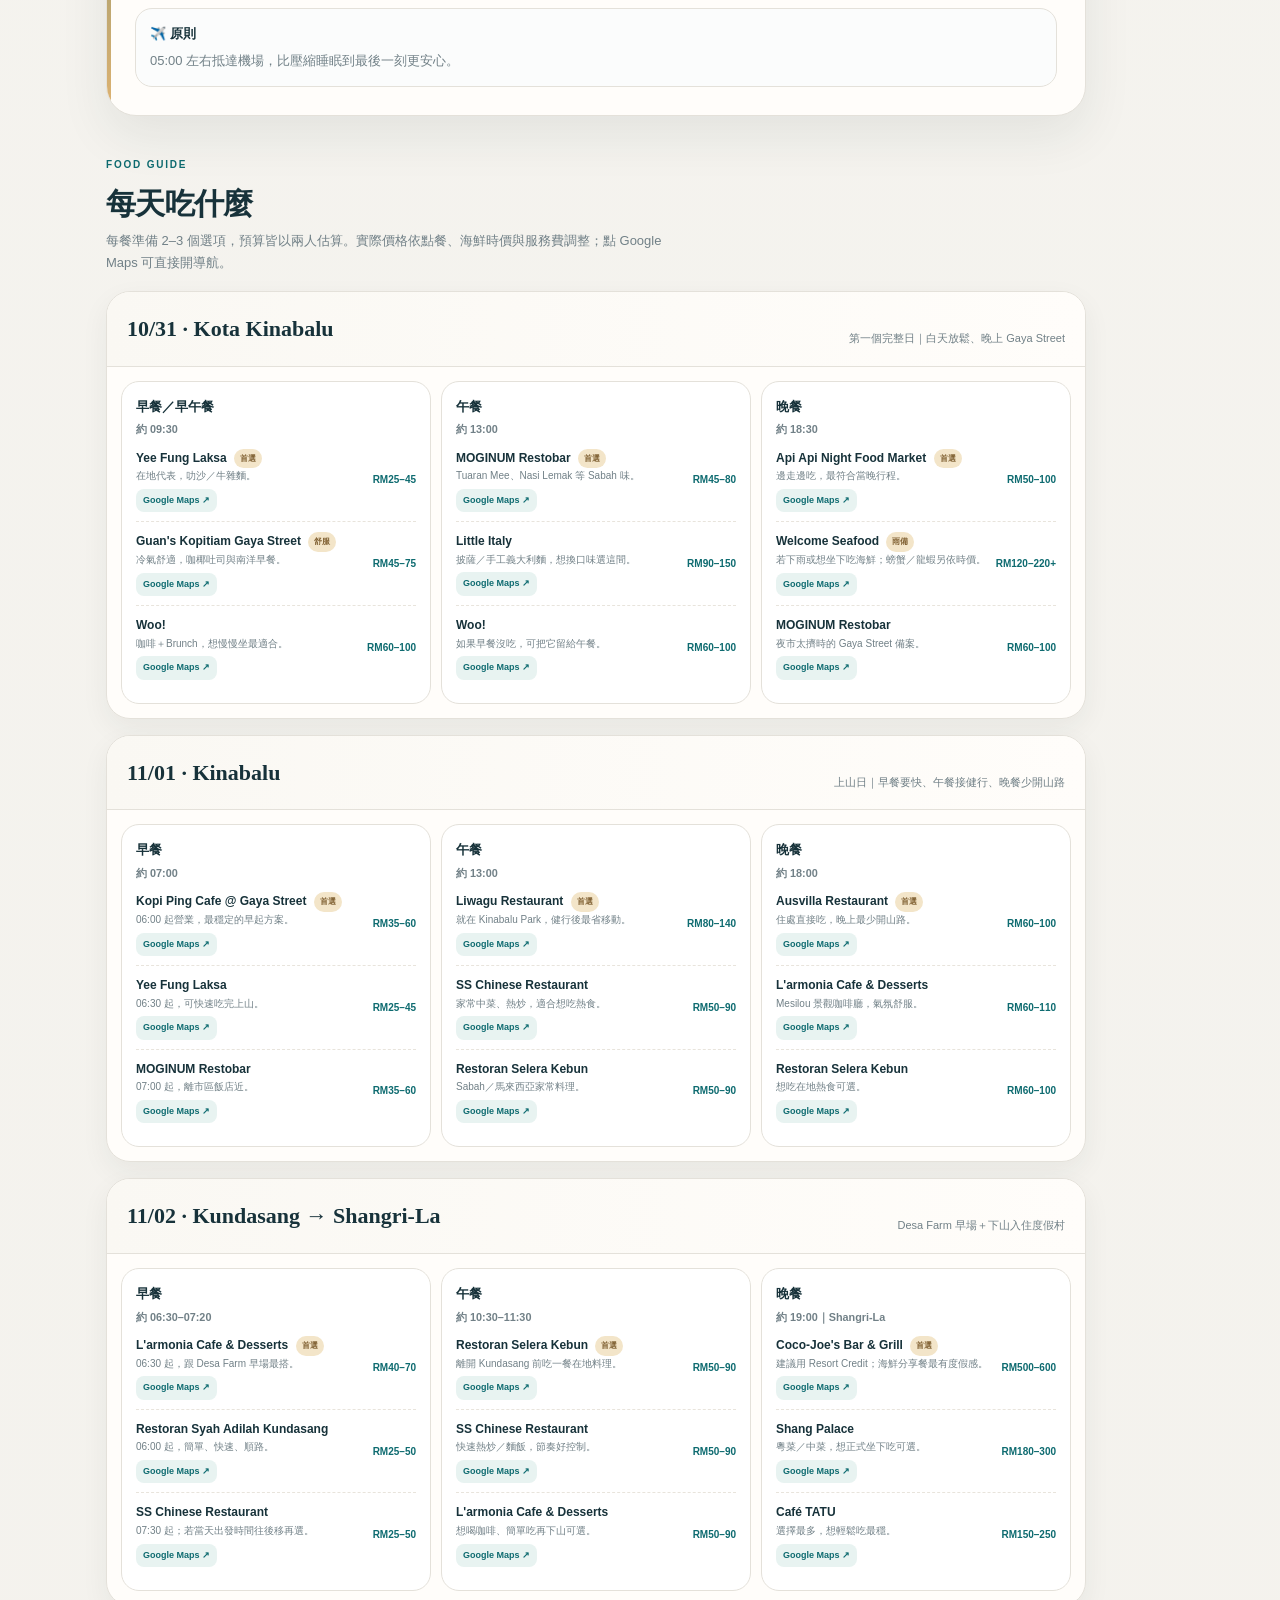
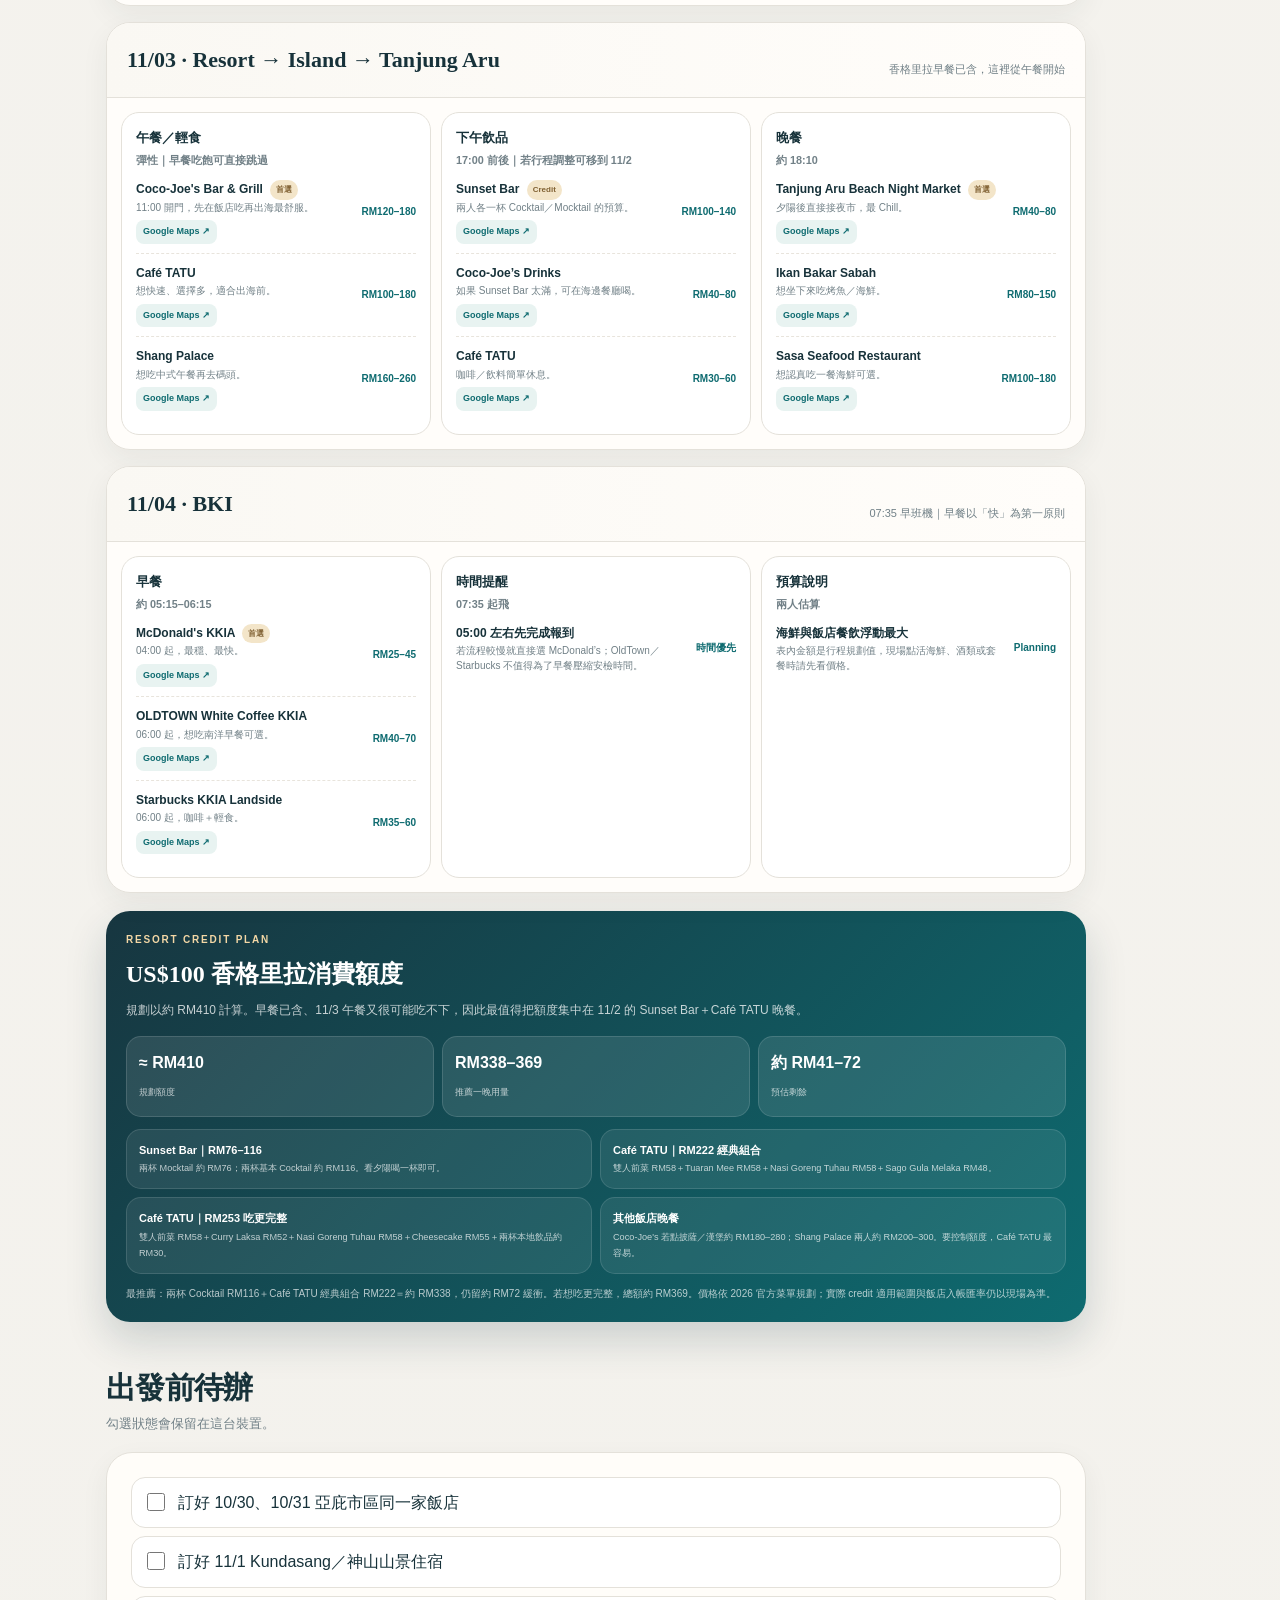
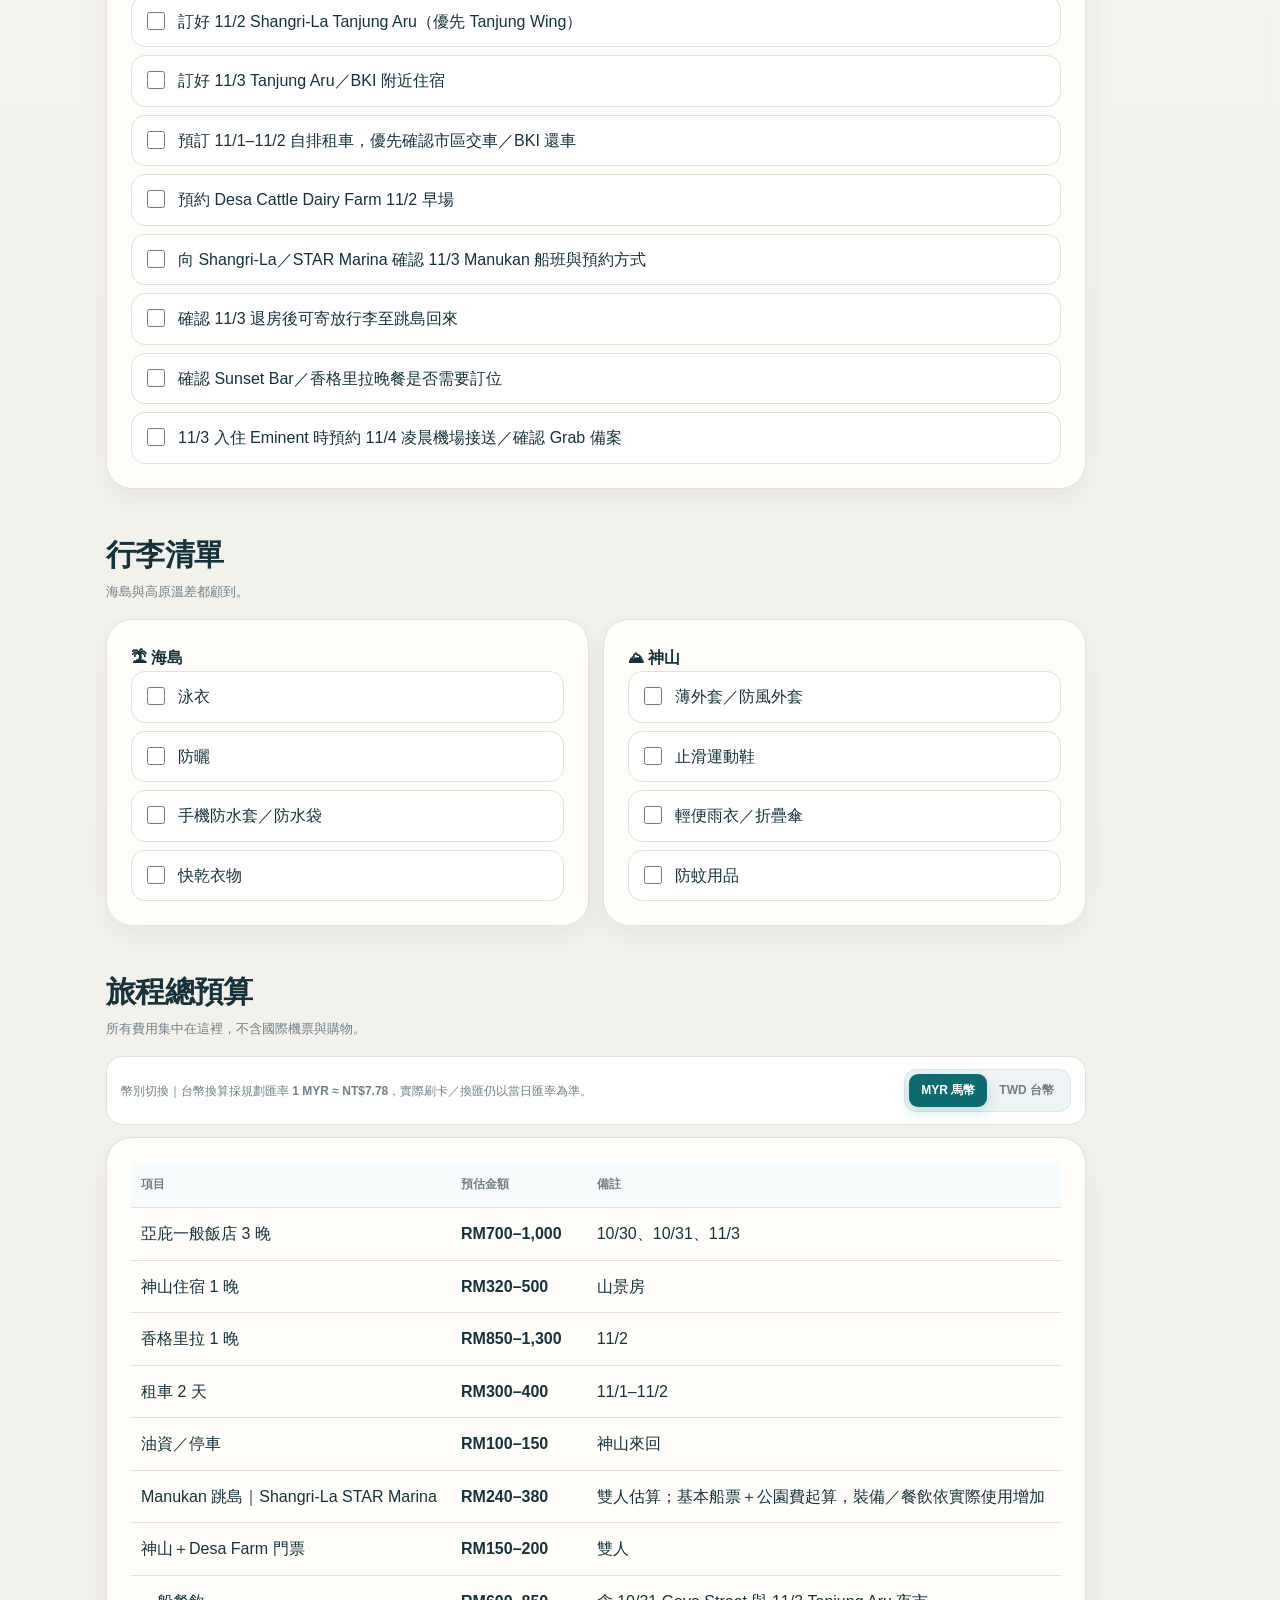
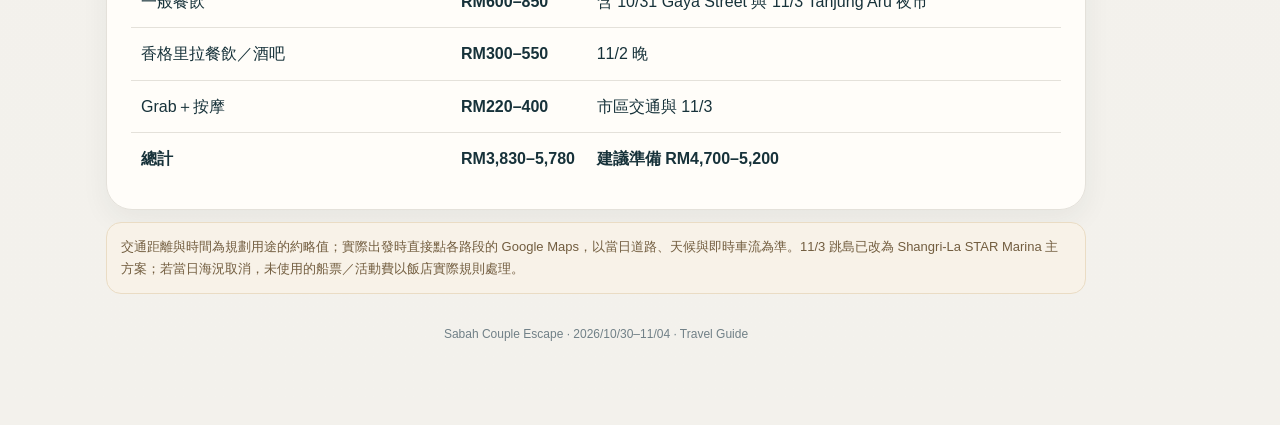
==== commit 044379d7: "Split arrival day into solo and couple itinerary" ====
--- a/sabah-2026/index.html
+++ b/sabah-2026/index.html
@@ -75,6 +75,17 @@
 .mini{padding:14px;border:1px solid var(--line);border-radius:17px;background:#fbfcfc}.mini b{display:block;margin-bottom:5px;font-size:13px}.mini p{margin:0;color:var(--muted);font-size:13px}.money{font-weight:900;color:var(--teal)}
 .actions{display:flex;flex-wrap:wrap;gap:7px;margin-top:12px}.action{padding:7px 10px;border-radius:10px;background:#f0f7f8;border:1px solid #dae9eb;color:#0a636b;font-size:12px;font-weight:850}
 .action.primary{background:var(--teal);color:white;border-color:var(--teal)}
+
+
+.arrivalLegend{display:flex;gap:7px;flex-wrap:wrap;margin-bottom:14px}
+.arrivalPill{display:inline-flex;align-items:center;gap:6px;padding:6px 9px;border-radius:999px;font-size:10px;font-weight:900;border:1px solid var(--line)}
+.arrivalPill.solo{background:#f5ebe6;color:#8d655f;border-color:#ead9d3}.arrivalPill.meet{background:#fbf2df;color:#916a2f;border-color:#ecdcb9}.arrivalPill.together{background:var(--tealSoft);color:var(--teal);border-color:#d6e8e5}
+.arrivalGroup{position:relative;margin:10px 0 16px;padding:15px 15px 8px;border-radius:20px;border:1px solid var(--line)}
+.arrivalGroup.solo{background:linear-gradient(135deg,#fcf5f0,#fffdfa);border-color:#eadbd5}.arrivalGroup.together{background:linear-gradient(135deg,#eef7f5,#fffdfa);border-color:#d7e8e4}
+.arrivalGroupHead{display:flex;align-items:center;justify-content:space-between;gap:12px;margin-bottom:3px}.arrivalGroupHead b{font-size:13px}.arrivalGroupHead span{font-size:10px;color:var(--muted)}
+.meetPoint{display:grid;grid-template-columns:auto 1fr;gap:12px;align-items:center;margin:14px 0;padding:15px 16px;border-radius:18px;background:linear-gradient(135deg,#fbf1dc,#fffaf1);border:1px solid #ead7b1}
+.meetIcon{width:44px;height:44px;border-radius:50%;display:grid;place-items:center;background:#fff;color:#9a623b;font-size:20px;box-shadow:0 7px 18px rgba(112,82,50,.08)}.meetPoint b{display:block;font-size:14px}.meetPoint p{margin:2px 0 0;color:var(--muted);font-size:11px}
+.soloQuickLinks{display:flex;gap:6px;flex-wrap:wrap;margin:10px 0 4px}.soloQuickLinks a{display:inline-flex;padding:6px 8px;border-radius:9px;background:#fff;border:1px solid var(--line);font-size:10px;font-weight:850;color:var(--teal)}
 
 .grid2{display:grid;grid-template-columns:1fr 1fr;gap:14px}
 .checklist{display:grid;gap:8px}.check{display:flex;gap:10px;align-items:flex-start;border:1px solid var(--line);border-radius:14px;padding:11px;background:#fff}.check input{width:18px;height:18px;margin-top:4px;accent-color:var(--teal)}.check.done{opacity:.52;text-decoration:line-through}
@@ -257,17 +268,53 @@
 <div class="days">
 
 <article class="day" id="day1030">
-  <div class="dayHead"><div class="dateBox"><span class="editorialEyebrow">Day 0 · Arrival</span><div class="num">10/30</div><div class="dow">星期五｜抵達日</div><span class="dayTag">亞庇市區</span></div><div class="dayTitle"><h3>抵達亞庇・直接休息</h3><p>晚班機抵達，今晚只追求順利入住與睡飽。</p></div></div>
+  <div class="dayHead"><div class="dateBox"><span class="editorialEyebrow">Day 0 · Arrival</span><div class="num">10/30</div><div class="dow">星期五｜抵達日</div><span class="dayTag">Solo → Meet Up → Together</span></div><div class="dayTitle"><h3>她先抵達亞庇・晚上 BKI 會合</h3><p>白天只安排 Horizon 與 Gaya Street 周邊，下午充分休息；22:50 在機場會合後，兩人的沙巴旅程正式開始。</p></div></div>
   <div class="dayBody">
-    <div class="timeline">
-      <div class="step"><div class="time">22:50</div><div class="dotcol"><span class="dot"></span><span class="line"></span></div><div class="stepText"><b>抵達 BKI</b><p>入境、領行李。</p></div></div>
-      <div class="step"><div class="time">23:30–00:00</div><div class="dotcol"><span class="dot"></span><span class="line"></span></div><div class="stepText"><b>Grab 前往市區</b><p>建議住 Gaya Street／Jesselton Point 一帶。</p></div></div>
-      <div class="step"><div class="time">深夜</div><div class="dotcol"><span class="dot"></span></div><div class="stepText"><b>Check-in・休息</b><p>隔天不要排太早。</p></div></div>
-    </div>
+    <div class="arrivalLegend">
+      <span class="arrivalPill solo">👩 女生先行</span>
+      <span class="arrivalPill meet">❤️ BKI 會合</span>
+      <span class="arrivalPill together">💑 兩人同行</span>
+    </div>
+
+    <div class="arrivalGroup solo">
+      <div class="arrivalGroupHead"><b>👩 Solo Arrival</b><span>09:00–21:50</span></div>
+      <div class="timeline">
+        <div class="step"><div class="time">09:00</div><div class="dotcol"><span class="dot"></span><span class="line"></span></div><div class="stepText"><b>女生抵達 BKI</b><p>入境、領行李，抓約 45–60 分鐘。</p></div></div>
+        <div class="step"><div class="time">10:00–10:20</div><div class="dotcol"><span class="dot"></span><span class="line"></span></div><div class="stepText"><b>Grab → Horizon Hotel</b><p>先寄放大行李，只背小包在市中心活動。</p></div></div>
+        <div class="step"><div class="time">10:30–11:20</div><div class="dotcol"><span class="dot"></span><span class="line"></span></div><div class="stepText"><b>Yee Fung Laksa 早午餐</b><p>吃一碗叻沙／牛雜麵即可，離 Horizon 很近。</p></div></div>
+        <div class="step"><div class="time">11:20–12:00</div><div class="dotcol"><span class="dot"></span><span class="line"></span></div><div class="stepText"><b>Gaya Street 慢慢走</b><p>熟悉市中心、買水，不另外塞景點。</p></div></div>
+        <div class="step"><div class="time">12:00–14:00</div><div class="dotcol"><span class="dot"></span><span class="line"></span></div><div class="stepText"><b>October Coffee Gaya</b><p>咖啡、甜點、吹冷氣，適合一個人舒服坐一段時間。</p></div></div>
+        <div class="step"><div class="time">14:00–17:30</div><div class="dotcol"><span class="dot"></span><span class="line"></span></div><div class="stepText"><b>回 Horizon・Check-in／休息</b><p>洗澡、補眠、泳池，保留晚上接機體力。</p></div></div>
+        <div class="step"><div class="time">18:00–19:15</div><div class="dotcol"><span class="dot"></span><span class="line"></span></div><div class="stepText"><b>Guan's Kopitiam 晚餐</b><p>咖哩炸雞椰漿飯、海南雞排或簡單南洋餐點。</p></div></div>
+        <div class="step"><div class="time">19:15–21:40</div><div class="dotcol"><span class="dot"></span><span class="line"></span></div><div class="stepText"><b>回 Horizon 休息</b><p>充電、整理小包，確認男生班機動態。</p></div></div>
+        <div class="step"><div class="time">21:50</div><div class="dotcol"><span class="dot"></span></div><div class="stepText"><b>Grab → BKI 接機</b><p>建議約 22:15 抵達機場，時間很充裕。</p></div></div>
+      </div>
+      <div class="soloQuickLinks">
+        <a target="_blank" rel="noopener" href="https://www.google.com/maps/search/?api=1&query=Horizon+Hotel+Kota+Kinabalu">Horizon</a>
+        <a target="_blank" rel="noopener" href="https://www.google.com/maps/search/?api=1&query=Yee+Fung+Laksa+Kota+Kinabalu">Yee Fung</a>
+        <a target="_blank" rel="noopener" href="https://www.google.com/maps/search/?api=1&query=October+Coffee+Gaya+Kota+Kinabalu">October Coffee</a>
+        <a target="_blank" rel="noopener" href="https://www.google.com/maps/search/?api=1&query=Guan%27s+Kopitiam+Gaya+Street">Guan's</a>
+      </div>
+    </div>
+
+    <div class="meetPoint">
+      <div class="meetIcon">❤️</div>
+      <div><b>22:50 · BKI Meet Up</b><p>男生抵達沙巴。從這個時間點開始，後續行程全部都是兩人同行。</p></div>
+    </div>
+
+    <div class="arrivalGroup together">
+      <div class="arrivalGroupHead"><b>💑 Together</b><span>22:50 onward</span></div>
+      <div class="timeline">
+        <div class="step"><div class="time">22:50</div><div class="dotcol"><span class="dot"></span><span class="line"></span></div><div class="stepText"><b>男生抵達 BKI</b><p>女生在機場等候；男生入境、領行李。</p></div></div>
+        <div class="step"><div class="time">23:30–00:00</div><div class="dotcol"><span class="dot"></span><span class="line"></span></div><div class="stepText"><b>一起 Grab → Horizon Hotel</b><p>接到人後直接回飯店，不安排宵夜行程。</p></div></div>
+        <div class="step"><div class="time">深夜</div><div class="dotcol"><span class="dot"></span></div><div class="stepText"><b>Horizon Hotel・休息</b><p>隔天睡飽再開始亞庇慢遊。</p></div></div>
+      </div>
+    </div>
+
     <div class="transfers">
-      <div class="transfer"><div class="mode">🚕</div><div class="transferRoute"><b>BKI → Gaya Street 市區</b><span>機場到市中心住宿區</span></div><div class="metrics"><b>約 8 km</b><span>預留 10–15 分</span><a class="mapBtn" target="_blank" href="https://www.google.com/maps/dir/?api=1&origin=Kota+Kinabalu+International+Airport&destination=Gaya+Street+Kota+Kinabalu&travelmode=driving">Google Maps</a></div></div>
-    </div>
-    <div class="dayMeta"><div class="mini"><b>🏨 住宿</b><p>Gaya Street／Jesselton Point／市中心，方便隔天步行或 Grab 到碼頭。</p></div></div>
+      <div class="transfer"><div class="mode">🚕</div><div class="transferRoute"><b>BKI ↔ Horizon Hotel</b><span>女生白天進市區、晚上回機場接人，再一起回飯店</span></div><div class="metrics"><b>單程約 8 km</b><span>約 10–20 分</span><a class="mapBtn" target="_blank" href="https://www.google.com/maps/dir/?api=1&origin=Kota+Kinabalu+International+Airport&destination=Horizon+Hotel+Kota+Kinabalu&travelmode=driving">Google Maps</a></div></div>
+    </div>
+    <div class="dayMeta"><div class="mini"><b>💡 這天的原則</b><p>女生單獨活動只留在 Horizon／Gaya Street 周邊；真正的共同旅程從 22:50 BKI 會合後開始。</p></div></div>
   </div>
 </article>
 
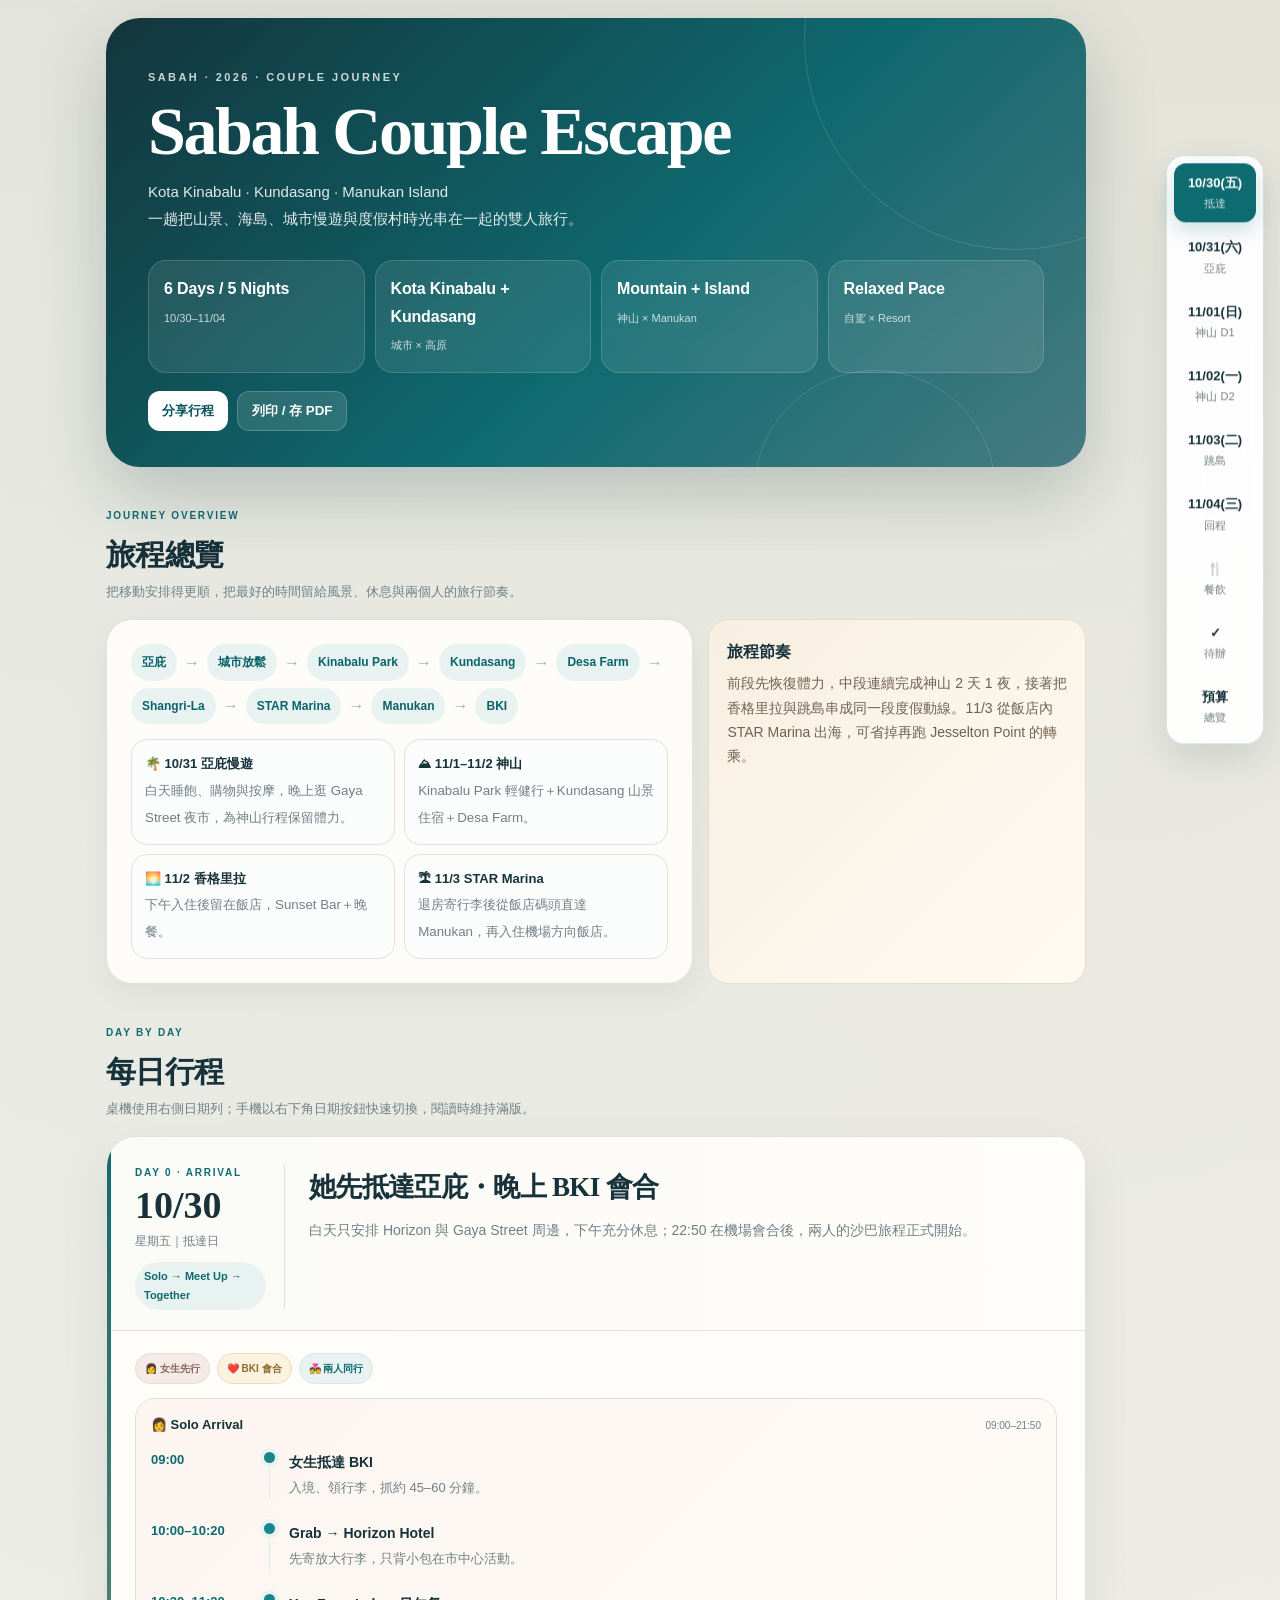
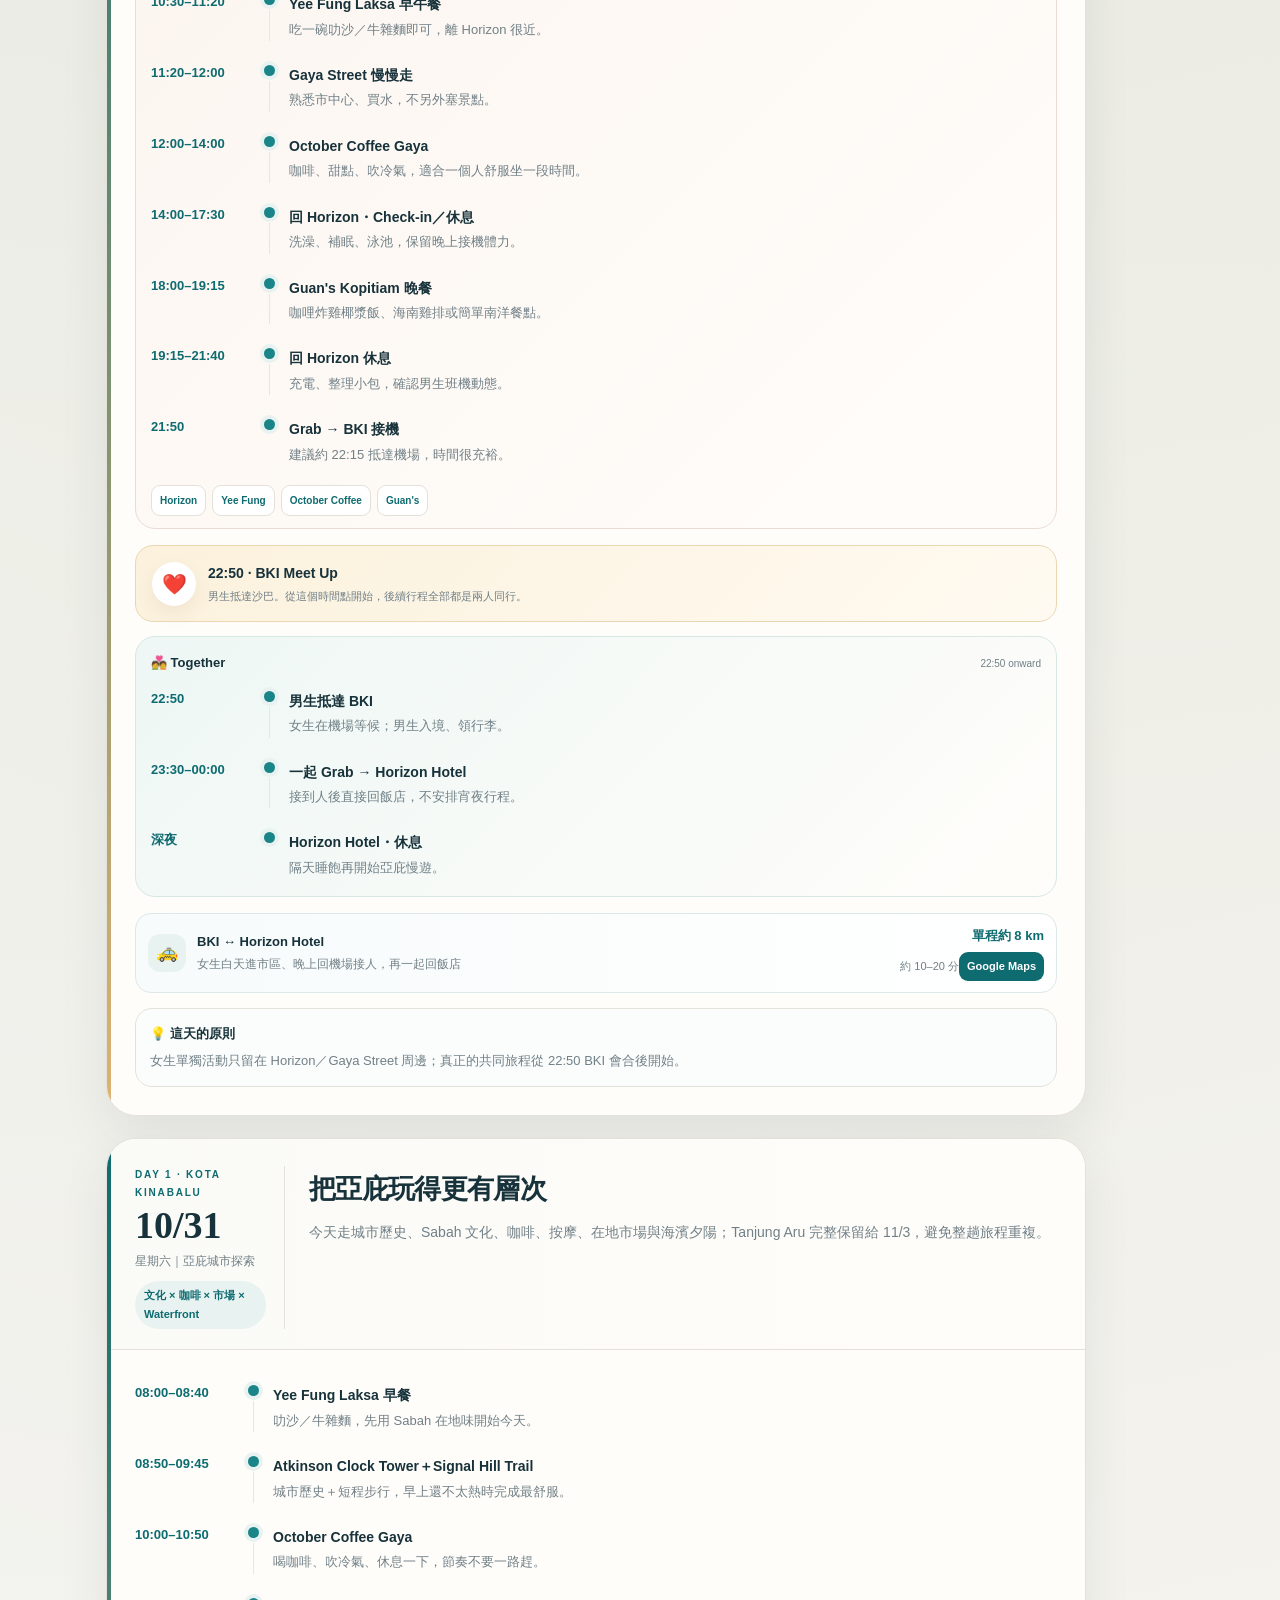
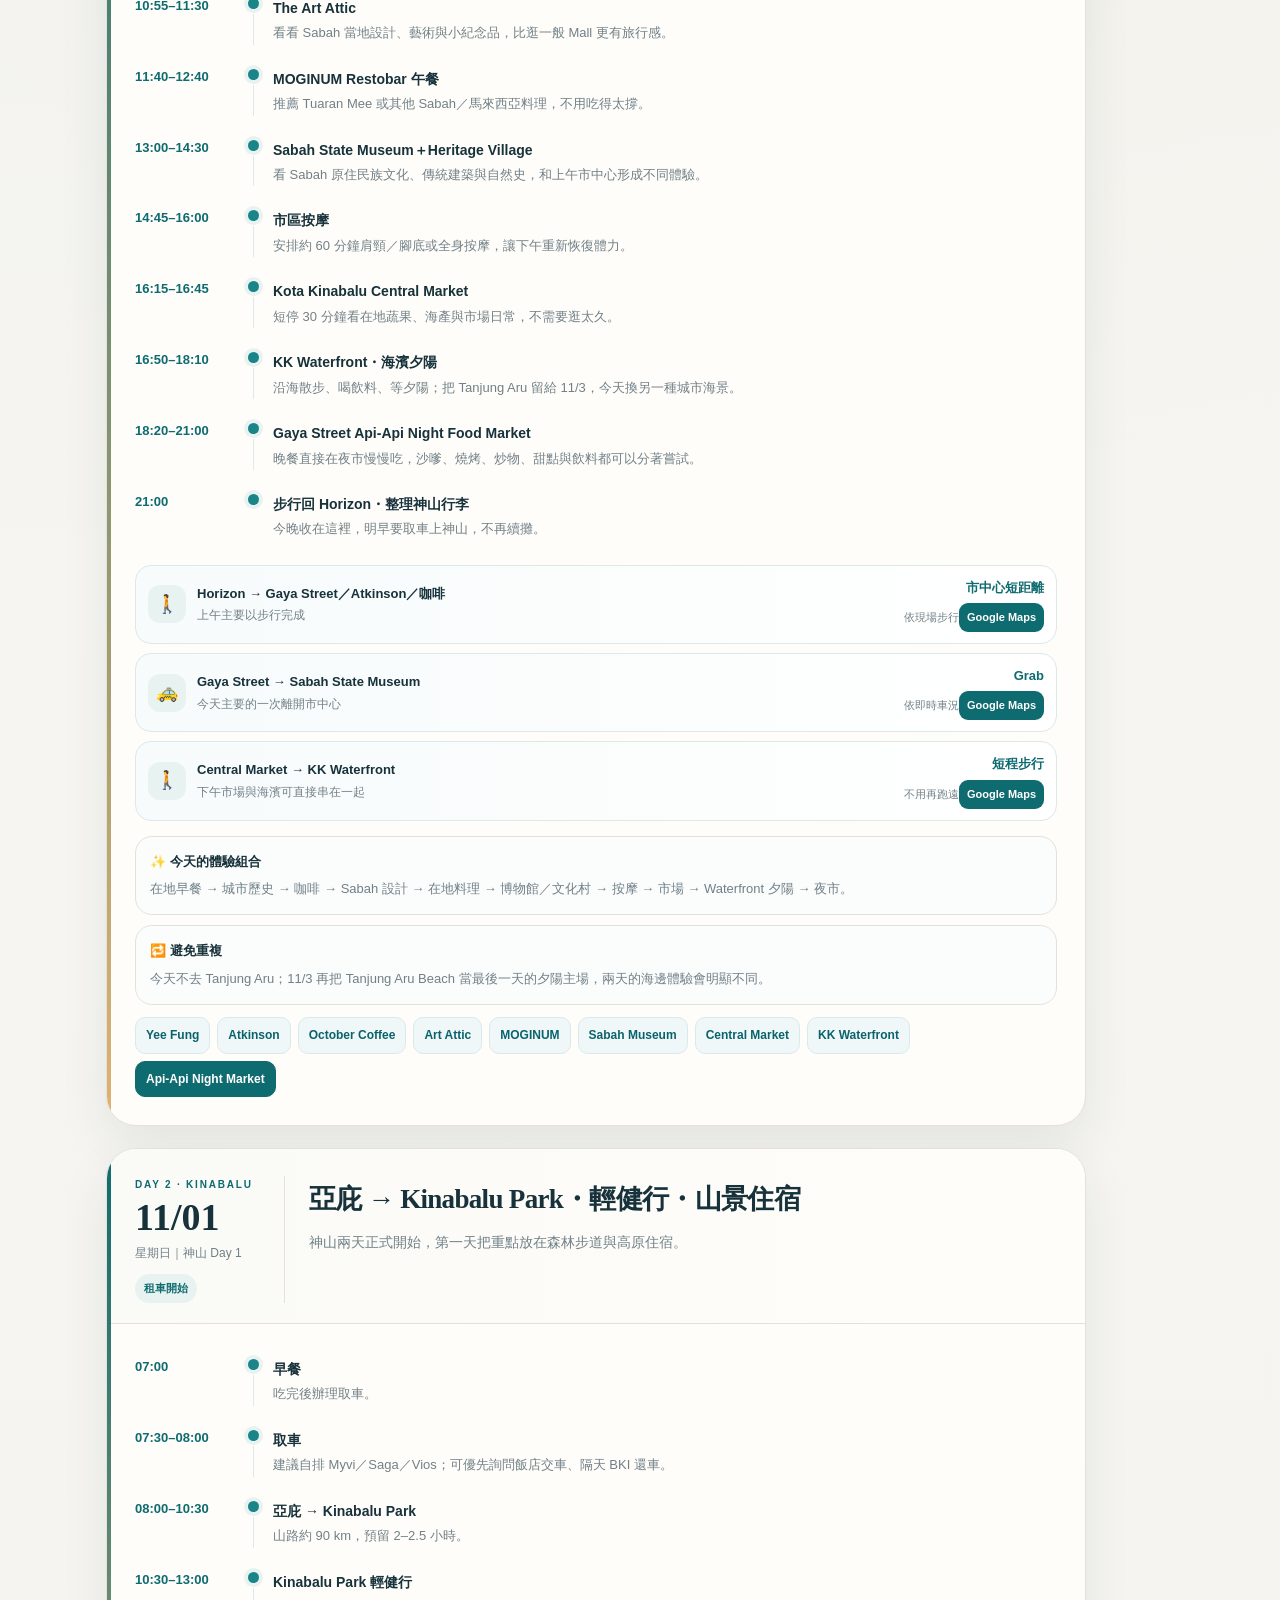
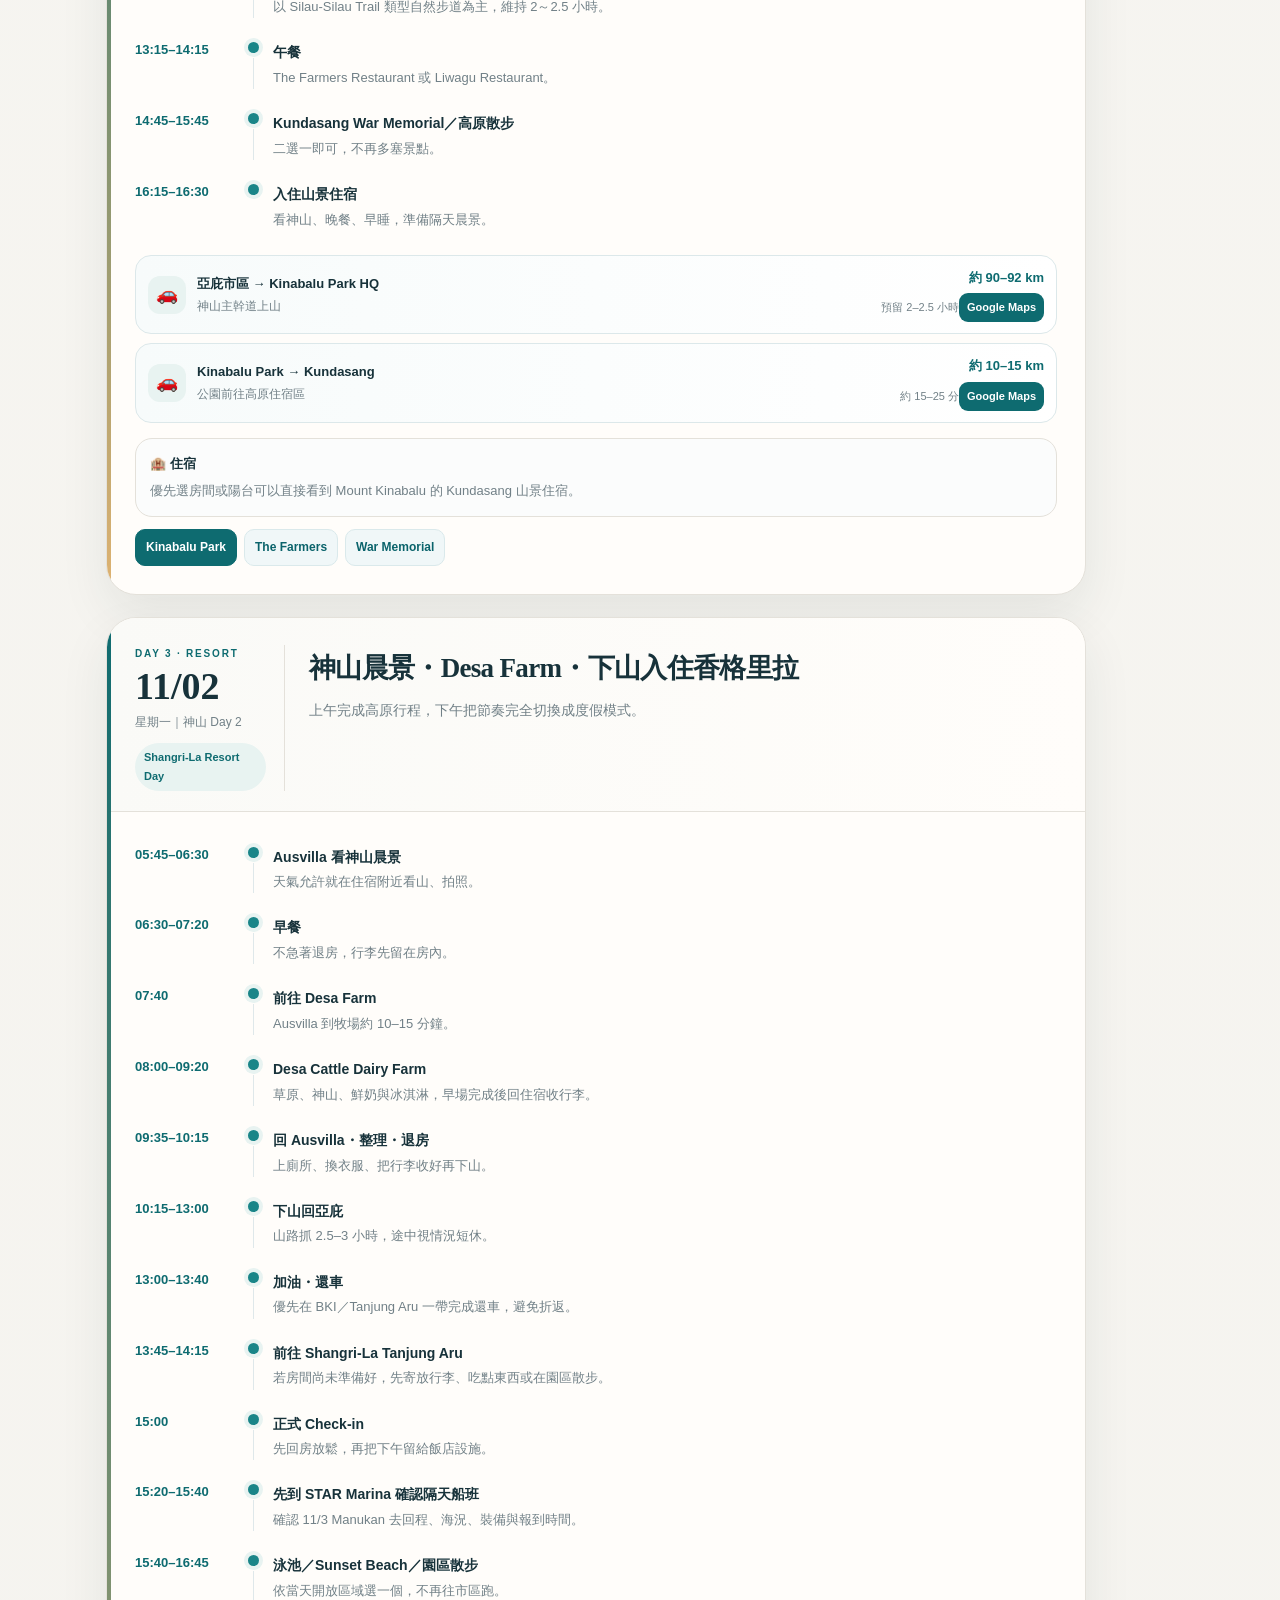
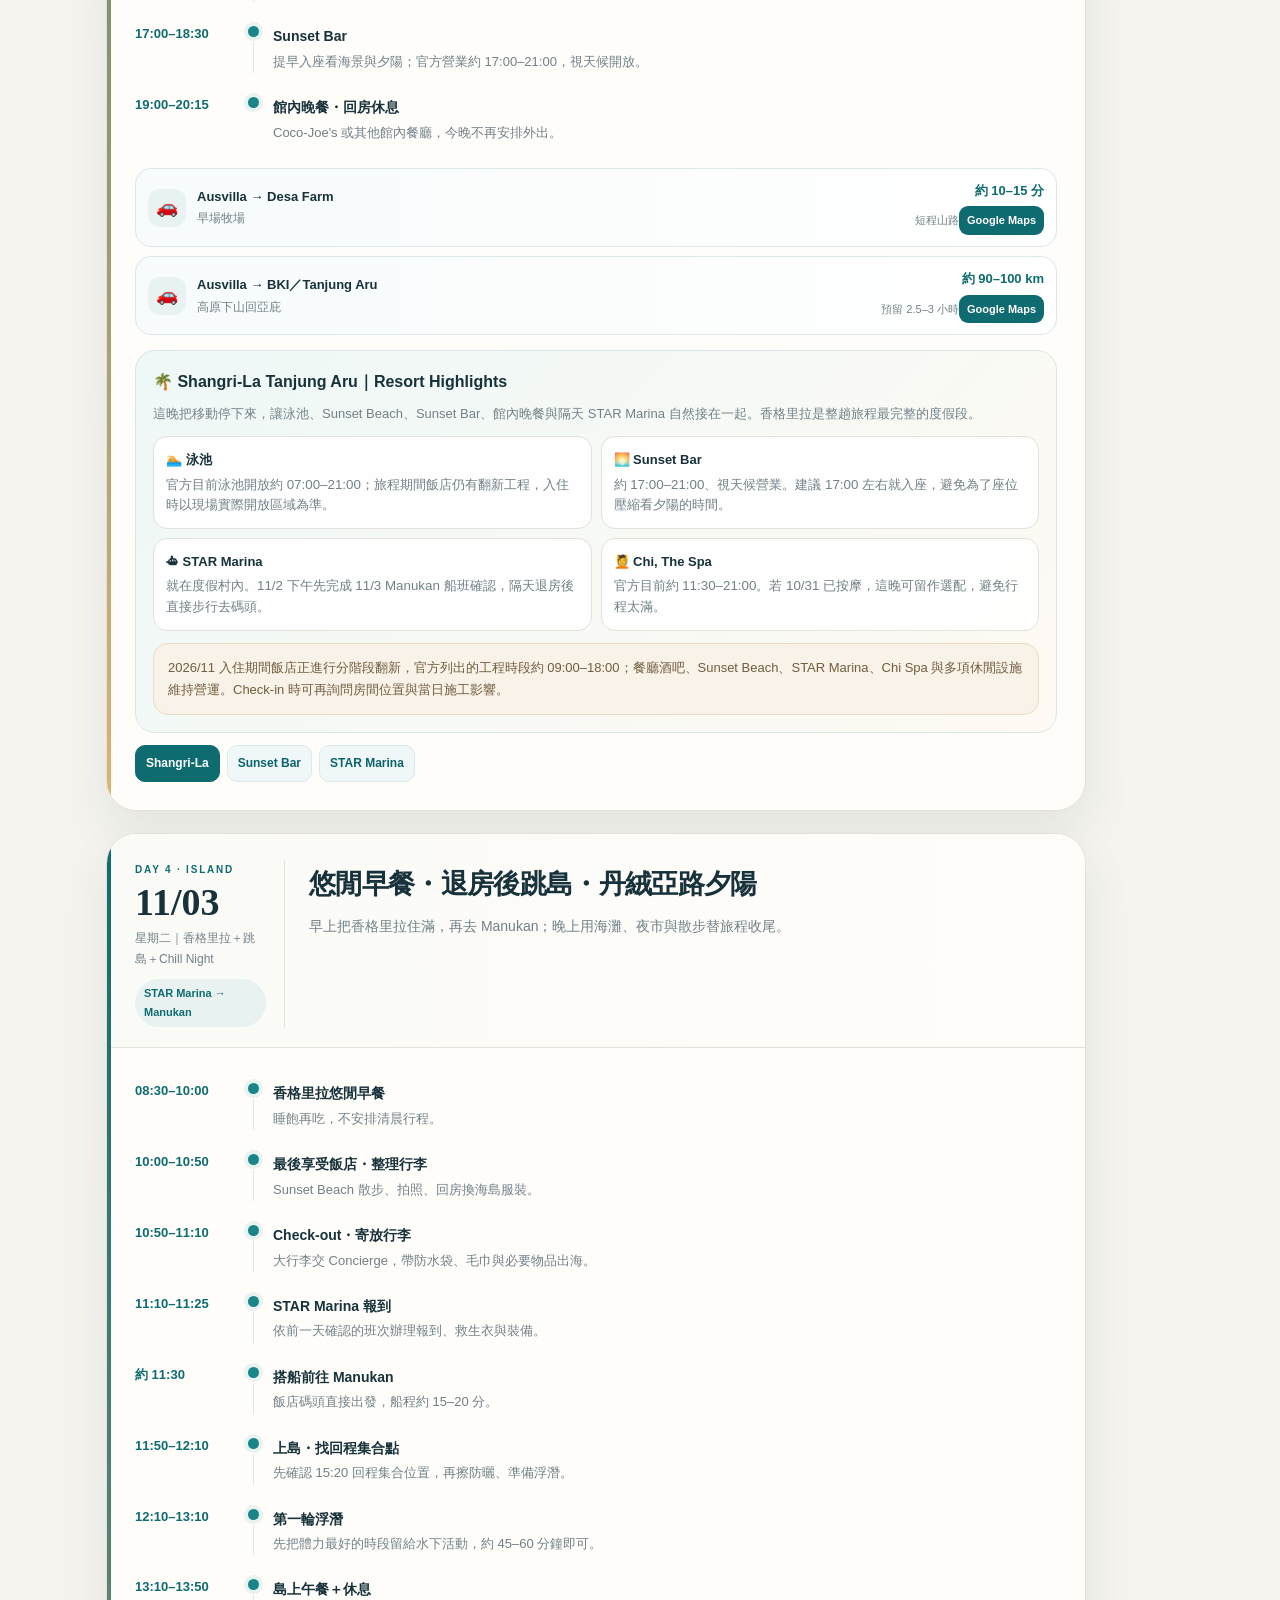
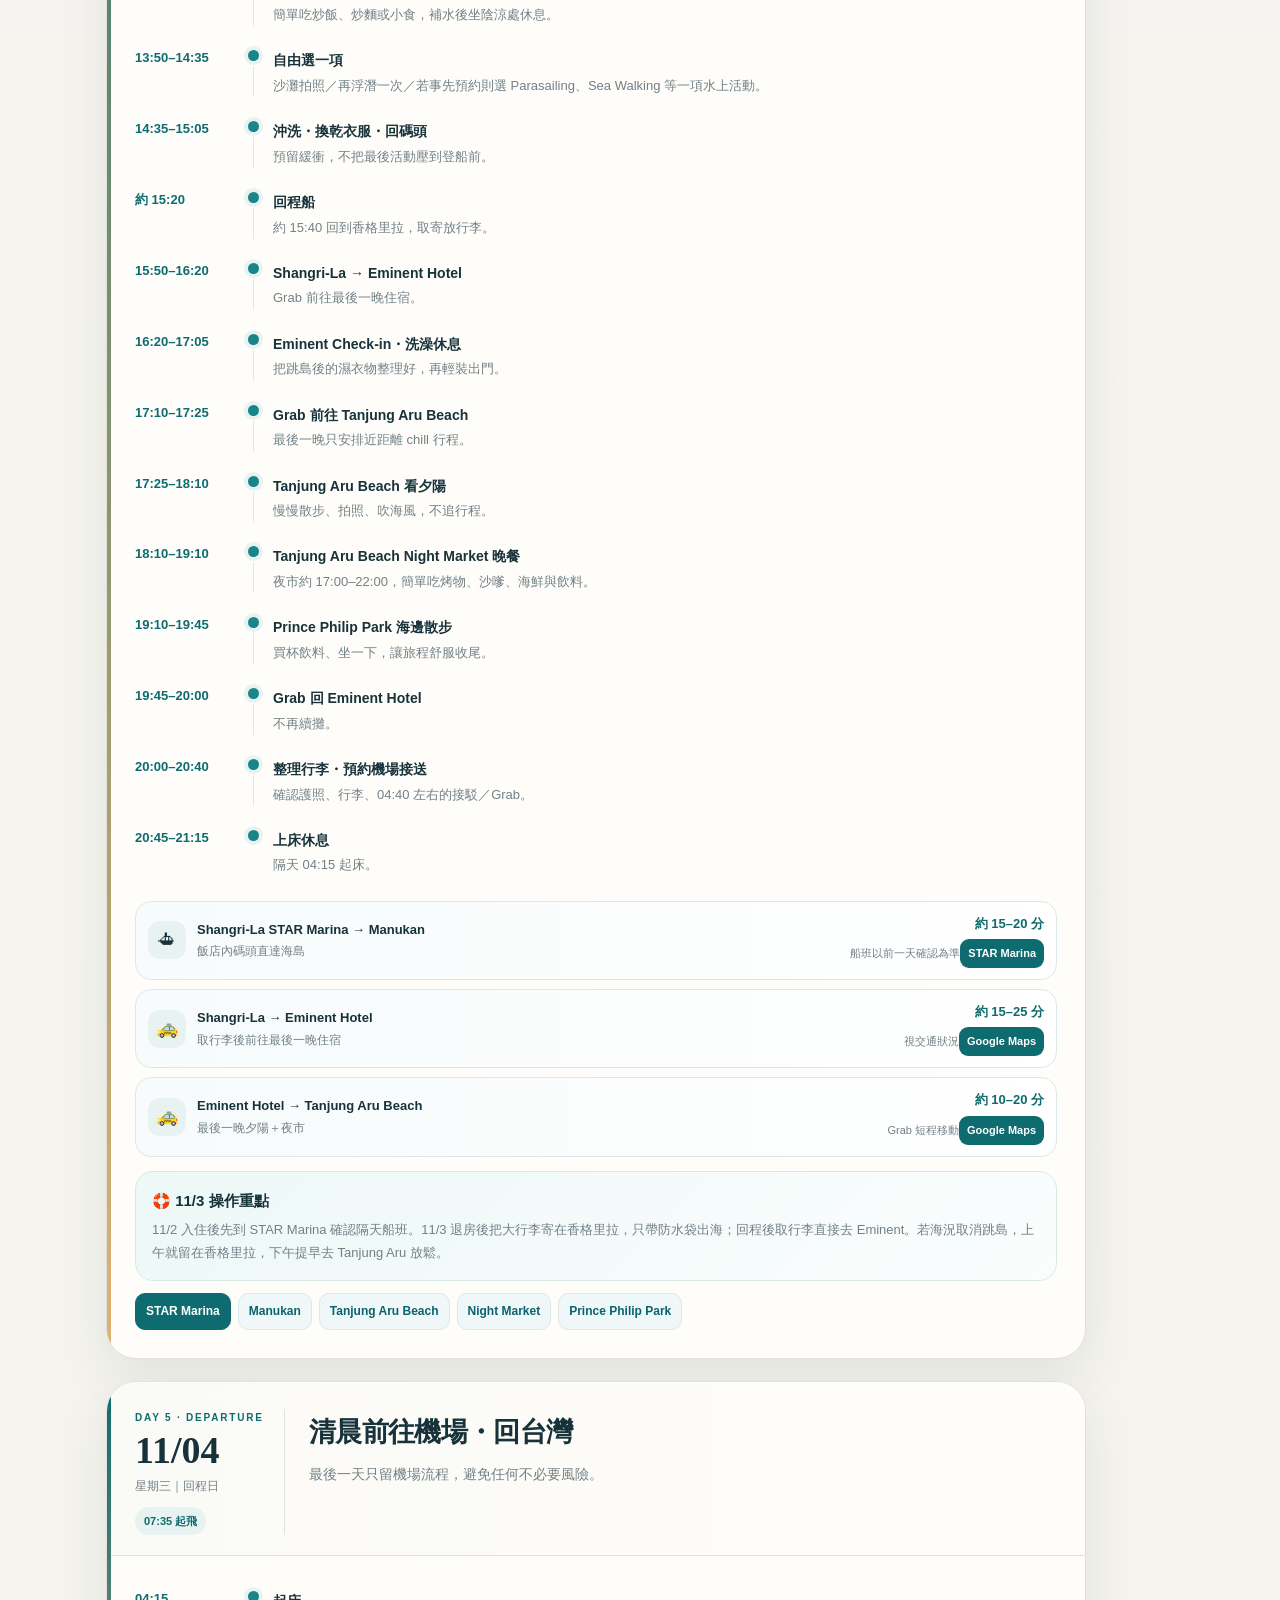
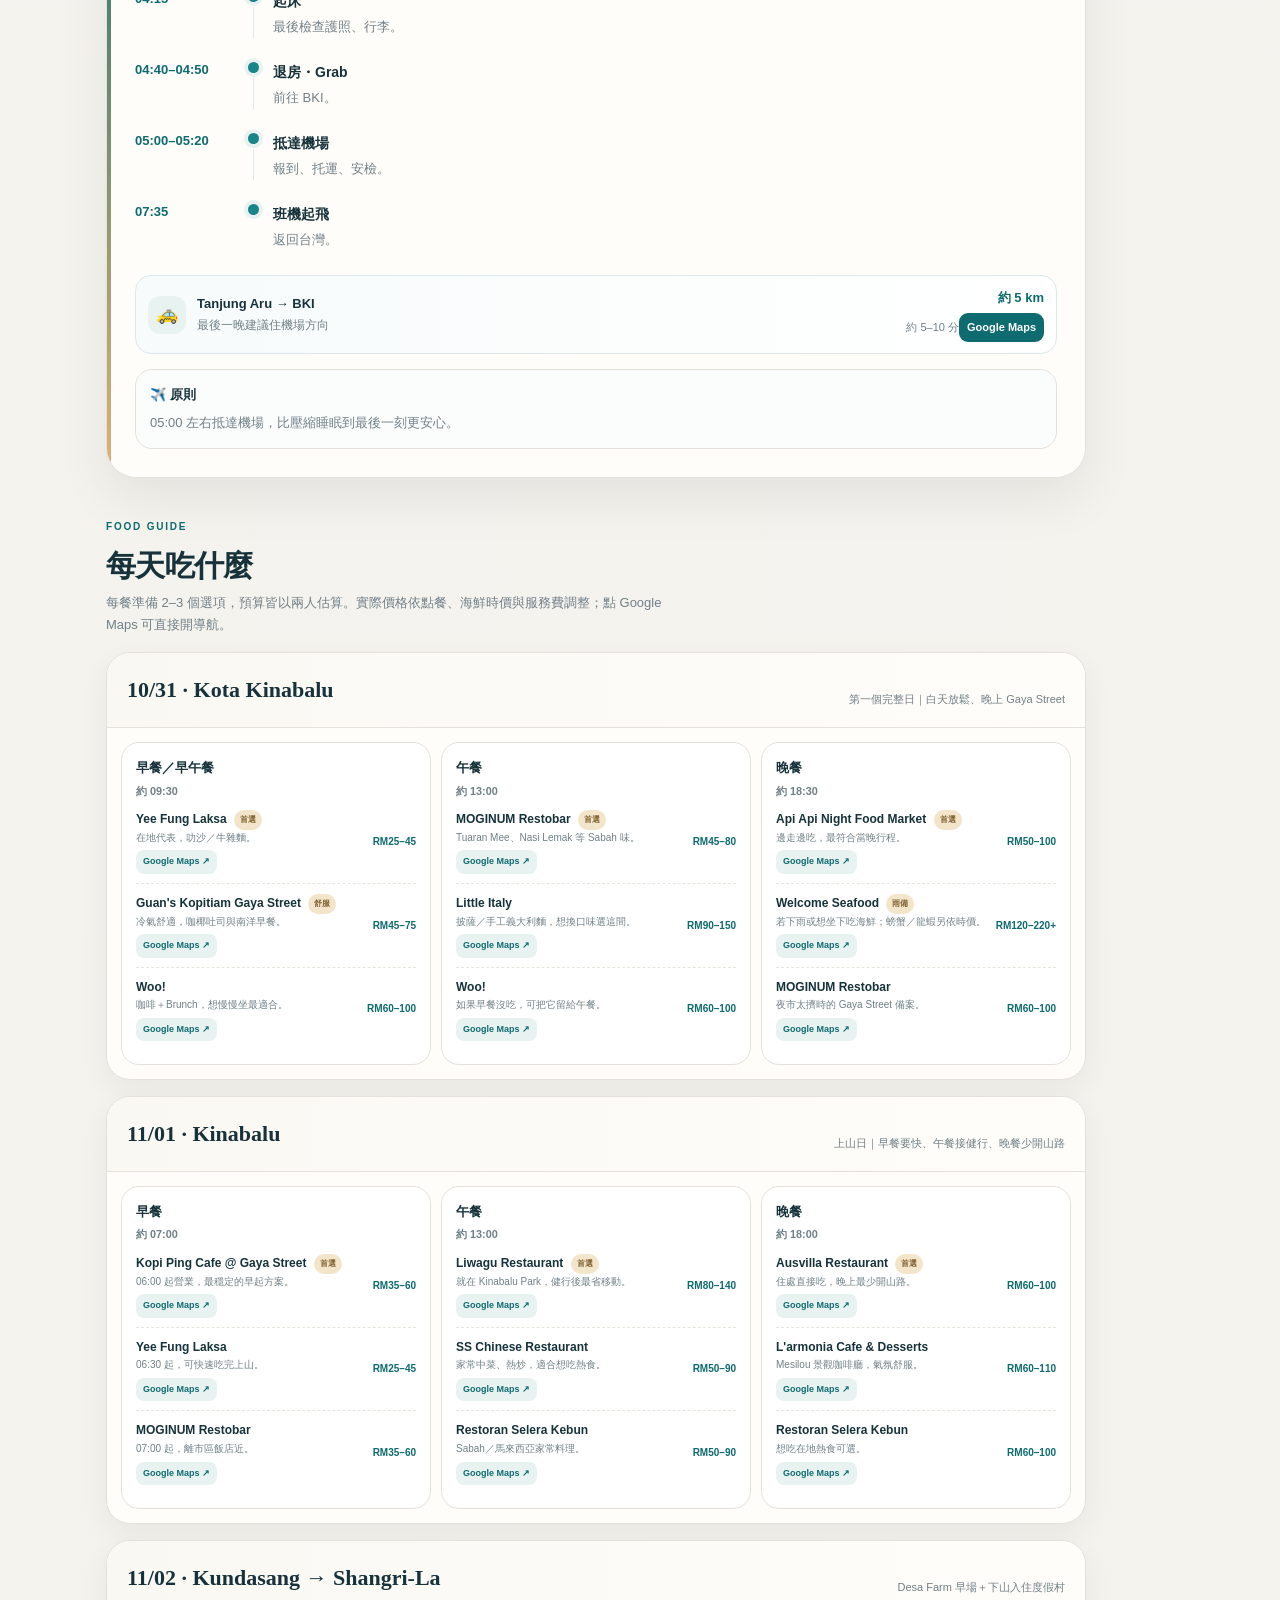
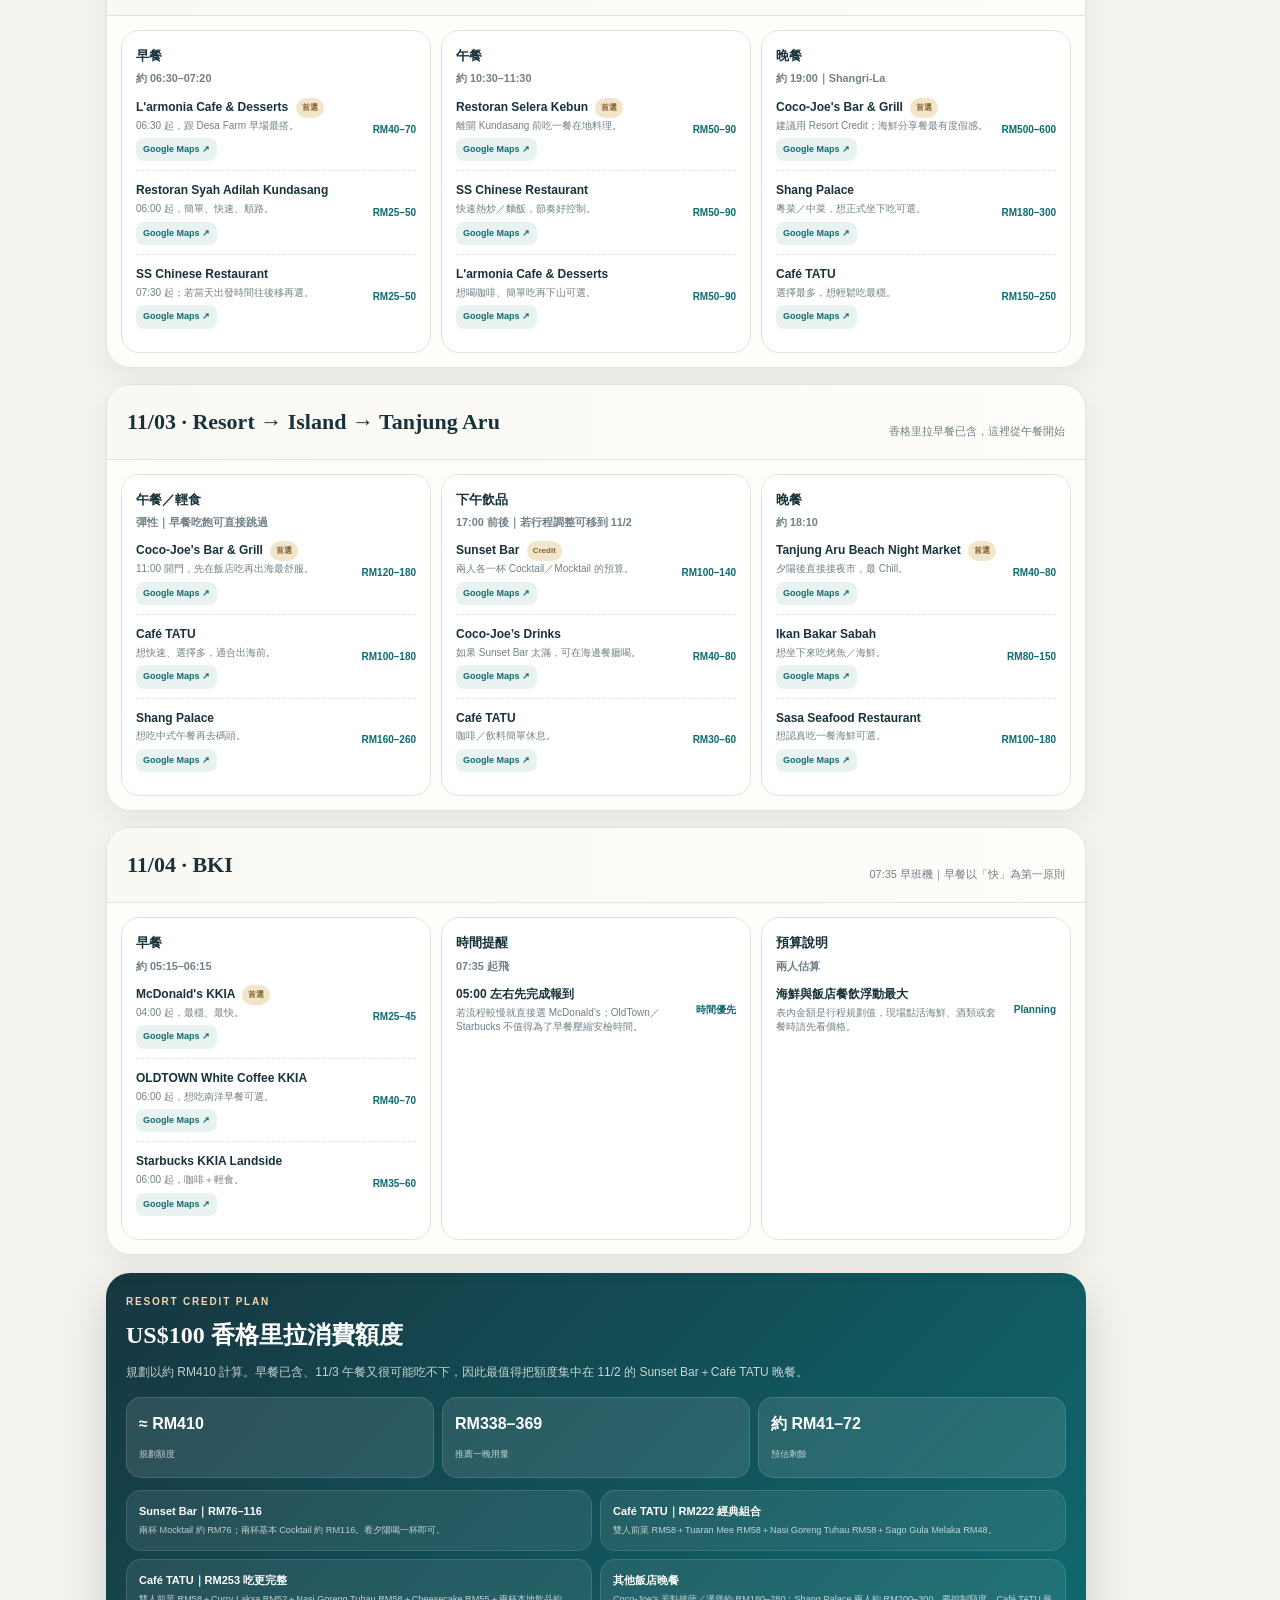
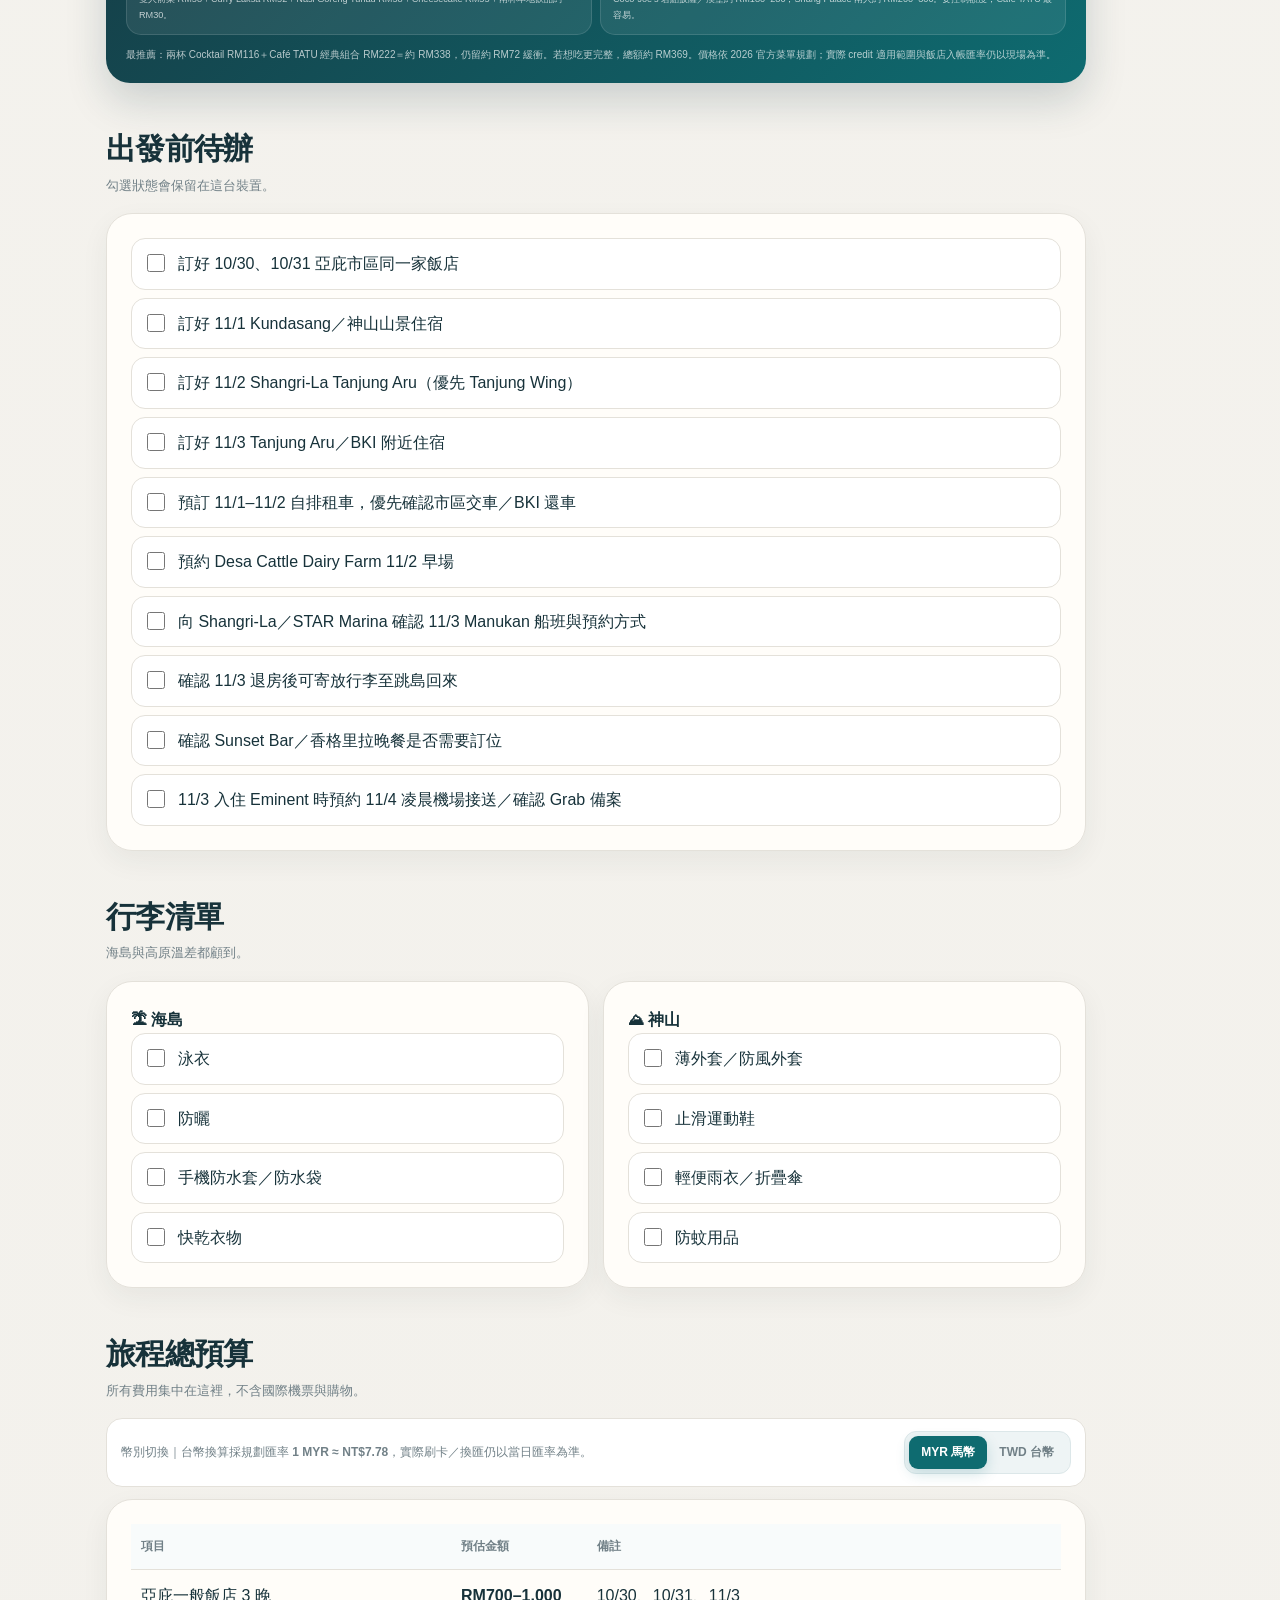
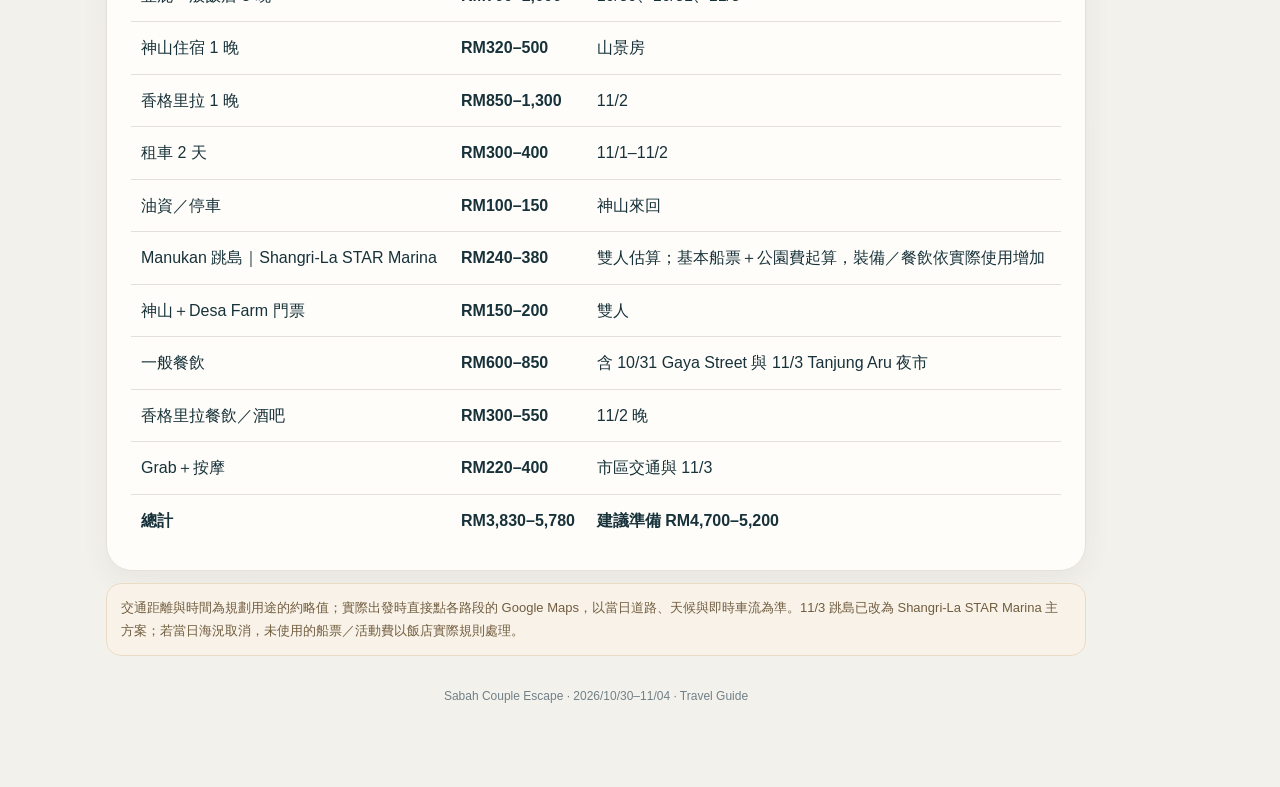
==== commit 2df8728e: "Enrich Oct 31 Kota Kinabalu city itinerary" ====
--- a/sabah-2026/index.html
+++ b/sabah-2026/index.html
@@ -319,25 +319,67 @@
 </article>
 
 <article class="day" id="day1031">
-  <div class="dayHead"><div class="dateBox"><span class="editorialEyebrow">Day 1 · Kota Kinabalu</span><div class="num">10/31</div><div class="dow">星期六｜亞庇慢遊＋夜市</div><span class="dayTag">休息日＋Gaya Street</span></div><div class="dayTitle"><h3>睡飽・城市散步・按摩・Gaya Street</h3><p>白天刻意放慢，晚上再逛夜市，兼顧休息與亞庇在地感。</p></div></div>
+  <div class="dayHead">
+    <div class="dateBox">
+      <span class="editorialEyebrow">Day 1 · Kota Kinabalu</span>
+      <div class="num">10/31</div>
+      <div class="dow">星期六｜亞庇城市探索</div>
+      <span class="dayTag">文化 × 咖啡 × 市場 × Waterfront</span>
+    </div>
+    <div class="dayTitle">
+      <h3>把亞庇玩得更有層次</h3>
+      <p>今天走城市歷史、Sabah 文化、咖啡、按摩、在地市場與海濱夕陽；Tanjung Aru 完整保留給 11/3，避免整趟旅程重複。</p>
+    </div>
+  </div>
   <div class="dayBody">
     <div class="timeline">
-      <div class="step"><div class="time">09:00–09:30</div><div class="dotcol"><span class="dot"></span><span class="line"></span></div><div class="stepText"><b>自然醒</b><p>前一晚接近午夜才入住，今天不排早起。</p></div></div>
-      <div class="step"><div class="time">09:30–10:30</div><div class="dotcol"><span class="dot"></span><span class="line"></span></div><div class="stepText"><b>早餐／早午餐</b><p>可選 Yee Fung Laksa 或飯店周邊咖啡店。</p></div></div>
-      <div class="step"><div class="time">11:00–13:00</div><div class="dotcol"><span class="dot"></span><span class="line"></span></div><div class="stepText"><b>亞庇市區輕鬆走走</b><p>海邊、咖啡或商場依當天天氣調整。</p></div></div>
-      <div class="step"><div class="time">13:00–14:00</div><div class="dotcol"><span class="dot"></span><span class="line"></span></div><div class="stepText"><b>午餐</b><p>市區簡單吃，避免吃太飽影響晚上的夜市。</p></div></div>
-      <div class="step"><div class="time">14:30–15:45</div><div class="dotcol"><span class="dot"></span><span class="line"></span></div><div class="stepText"><b>Imago／咖啡</b><p>補採買、吹冷氣、慢慢逛。</p></div></div>
-      <div class="step"><div class="time">16:00–17:30</div><div class="dotcol"><span class="dot"></span><span class="line"></span></div><div class="stepText"><b>按摩</b><p>選評價穩定的市區店，放鬆腿部與肩頸。</p></div></div>
-      <div class="step"><div class="time">17:30–18:20</div><div class="dotcol"><span class="dot"></span><span class="line"></span></div><div class="stepText"><b>回飯店休息・洗澡</b><p>先把白天行程收掉，再輕裝出門逛夜市。</p></div></div>
-      <div class="step"><div class="time">18:30–21:30</div><div class="dotcol"><span class="dot"></span><span class="line"></span></div><div class="stepText"><b>Gaya Street Api-Api Night Food Market</b><p>把晚餐留給夜市，慢慢吃沙嗲、燒烤、炒粿條、甜點與飲料。</p></div></div>
-      <div class="step"><div class="time">21:30–22:00</div><div class="dotcol"><span class="dot"></span></div><div class="stepText"><b>回飯店・整理神山行李</b><p>今晚不續攤，準備隔天 07:30 左右取車。</p></div></div>
-    </div>
+      <div class="step"><div class="time">08:00–08:40</div><div class="dotcol"><span class="dot"></span><span class="line"></span></div><div class="stepText"><b>Yee Fung Laksa 早餐</b><p>叻沙／牛雜麵，先用 Sabah 在地味開始今天。</p></div></div>
+
+      <div class="step"><div class="time">08:50–09:45</div><div class="dotcol"><span class="dot"></span><span class="line"></span></div><div class="stepText"><b>Atkinson Clock Tower＋Signal Hill Trail</b><p>城市歷史＋短程步行，早上還不太熱時完成最舒服。</p></div></div>
+
+      <div class="step"><div class="time">10:00–10:50</div><div class="dotcol"><span class="dot"></span><span class="line"></span></div><div class="stepText"><b>October Coffee Gaya</b><p>喝咖啡、吹冷氣、休息一下，節奏不要一路趕。</p></div></div>
+
+      <div class="step"><div class="time">10:55–11:30</div><div class="dotcol"><span class="dot"></span><span class="line"></span></div><div class="stepText"><b>The Art Attic</b><p>看看 Sabah 當地設計、藝術與小紀念品，比逛一般 Mall 更有旅行感。</p></div></div>
+
+      <div class="step"><div class="time">11:40–12:40</div><div class="dotcol"><span class="dot"></span><span class="line"></span></div><div class="stepText"><b>MOGINUM Restobar 午餐</b><p>推薦 Tuaran Mee 或其他 Sabah／馬來西亞料理，不用吃得太撐。</p></div></div>
+
+      <div class="step"><div class="time">13:00–14:30</div><div class="dotcol"><span class="dot"></span><span class="line"></span></div><div class="stepText"><b>Sabah State Museum＋Heritage Village</b><p>看 Sabah 原住民族文化、傳統建築與自然史，和上午市中心形成不同體驗。</p></div></div>
+
+      <div class="step"><div class="time">14:45–16:00</div><div class="dotcol"><span class="dot"></span><span class="line"></span></div><div class="stepText"><b>市區按摩</b><p>安排約 60 分鐘肩頸／腳底或全身按摩，讓下午重新恢復體力。</p></div></div>
+
+      <div class="step"><div class="time">16:15–16:45</div><div class="dotcol"><span class="dot"></span><span class="line"></span></div><div class="stepText"><b>Kota Kinabalu Central Market</b><p>短停 30 分鐘看在地蔬果、海產與市場日常，不需要逛太久。</p></div></div>
+
+      <div class="step"><div class="time">16:50–18:10</div><div class="dotcol"><span class="dot"></span><span class="line"></span></div><div class="stepText"><b>KK Waterfront・海濱夕陽</b><p>沿海散步、喝飲料、等夕陽；把 Tanjung Aru 留給 11/3，今天換另一種城市海景。</p></div></div>
+
+      <div class="step"><div class="time">18:20–21:00</div><div class="dotcol"><span class="dot"></span><span class="line"></span></div><div class="stepText"><b>Gaya Street Api-Api Night Food Market</b><p>晚餐直接在夜市慢慢吃，沙嗲、燒烤、炒物、甜點與飲料都可以分著嘗試。</p></div></div>
+
+      <div class="step"><div class="time">21:00</div><div class="dotcol"><span class="dot"></span></div><div class="stepText"><b>步行回 Horizon・整理神山行李</b><p>今晚收在這裡，明早要取車上神山，不再續攤。</p></div></div>
+    </div>
+
     <div class="transfers">
-      <div class="transfer"><div class="mode">🚕</div><div class="transferRoute"><b>市區飯店 → Imago</b><span>Grab 短程移動</span></div><div class="metrics"><b>約 3–5 km</b><span>約 8–15 分</span><a class="mapBtn" target="_blank" href="https://www.google.com/maps/dir/?api=1&origin=Gaya+Street+Kota+Kinabalu&destination=Imago+Shopping+Mall+Kota+Kinabalu&travelmode=driving">Google Maps</a></div></div>
-      <div class="transfer"><div class="mode">🚶</div><div class="transferRoute"><b>市區飯店 → Gaya Street</b><span>若住宿就在 Gaya Street 周邊，建議直接步行</span></div><div class="metrics"><b>約 0.5–1.5 km</b><span>步行約 5–20 分</span><a class="mapBtn" target="_blank" href="https://www.google.com/maps/search/?api=1&query=Gaya+Street+Kota+Kinabalu">Google Maps</a></div></div>
-    </div>
-    <div class="dayMeta"><div class="mini"><b>🧘 安排原則</b><p>白天保留大量休息時間，晚上才把 Gaya Street 放進來；逛完直接回飯店，不再安排第二個夜間行程。</p></div></div>
-    <div class="actions"><a class="action" target="_blank" href="https://www.google.com/maps/search/?api=1&query=Imago+Shopping+Mall+Kota+Kinabalu">Imago</a><a class="action primary" target="_blank" href="https://www.google.com/maps/search/?api=1&query=Gaya+Street+Kota+Kinabalu">Gaya Street</a><a class="action" target="_blank" href="https://www.google.com/maps/search/?api=1&query=Yee+Fung+Laksa+Kota+Kinabalu">Yee Fung</a></div>
+      <div class="transfer"><div class="mode">🚶</div><div class="transferRoute"><b>Horizon → Gaya Street／Atkinson／咖啡</b><span>上午主要以步行完成</span></div><div class="metrics"><b>市中心短距離</b><span>依現場步行</span><a class="mapBtn" target="_blank" rel="noopener" href="https://www.google.com/maps/dir/?api=1&origin=Horizon+Hotel+Kota+Kinabalu&destination=Atkinson+Clock+Tower+Kota+Kinabalu&travelmode=walking">Google Maps</a></div></div>
+
+      <div class="transfer"><div class="mode">🚕</div><div class="transferRoute"><b>Gaya Street → Sabah State Museum</b><span>今天主要的一次離開市中心</span></div><div class="metrics"><b>Grab</b><span>依即時車況</span><a class="mapBtn" target="_blank" rel="noopener" href="https://www.google.com/maps/dir/?api=1&origin=Gaya+Street+Kota+Kinabalu&destination=Sabah+State+Museum+Kota+Kinabalu&travelmode=driving">Google Maps</a></div></div>
+
+      <div class="transfer"><div class="mode">🚶</div><div class="transferRoute"><b>Central Market → KK Waterfront</b><span>下午市場與海濱可直接串在一起</span></div><div class="metrics"><b>短程步行</b><span>不用再跑遠</span><a class="mapBtn" target="_blank" rel="noopener" href="https://www.google.com/maps/dir/?api=1&origin=Kota+Kinabalu+Central+Market&destination=Kota+Kinabalu+Waterfront&travelmode=walking">Google Maps</a></div></div>
+    </div>
+
+    <div class="dayMeta">
+      <div class="mini"><b>✨ 今天的體驗組合</b><p>在地早餐 → 城市歷史 → 咖啡 → Sabah 設計 → 在地料理 → 博物館／文化村 → 按摩 → 市場 → Waterfront 夕陽 → 夜市。</p></div>
+      <div class="mini"><b>🔁 避免重複</b><p>今天不去 Tanjung Aru；11/3 再把 Tanjung Aru Beach 當最後一天的夕陽主場，兩天的海邊體驗會明顯不同。</p></div>
+    </div>
+
+    <div class="actions">
+      <a class="action" target="_blank" rel="noopener" href="https://www.google.com/maps/search/?api=1&query=Yee+Fung+Laksa+Kota+Kinabalu">Yee Fung</a>
+      <a class="action" target="_blank" rel="noopener" href="https://www.google.com/maps/search/?api=1&query=Atkinson+Clock+Tower+Kota+Kinabalu">Atkinson</a>
+      <a class="action" target="_blank" rel="noopener" href="https://www.google.com/maps/search/?api=1&query=October+Coffee+Gaya+Kota+Kinabalu">October Coffee</a>
+      <a class="action" target="_blank" rel="noopener" href="https://www.google.com/maps/search/?api=1&query=The+Art+Attic+Kota+Kinabalu">Art Attic</a>
+      <a class="action" target="_blank" rel="noopener" href="https://www.google.com/maps/search/?api=1&query=MOGINUM+Restobar+Kota+Kinabalu">MOGINUM</a>
+      <a class="action" target="_blank" rel="noopener" href="https://www.google.com/maps/search/?api=1&query=Sabah+State+Museum+Kota+Kinabalu">Sabah Museum</a>
+      <a class="action" target="_blank" rel="noopener" href="https://www.google.com/maps/search/?api=1&query=Kota+Kinabalu+Central+Market">Central Market</a>
+      <a class="action" target="_blank" rel="noopener" href="https://www.google.com/maps/search/?api=1&query=Kota+Kinabalu+Waterfront">KK Waterfront</a>
+      <a class="action primary" target="_blank" rel="noopener" href="https://www.google.com/maps/search/?api=1&query=Api+Api+Night+Food+Market+Gaya+Street">Api-Api Night Market</a>
+    </div>
   </div>
 </article>
 
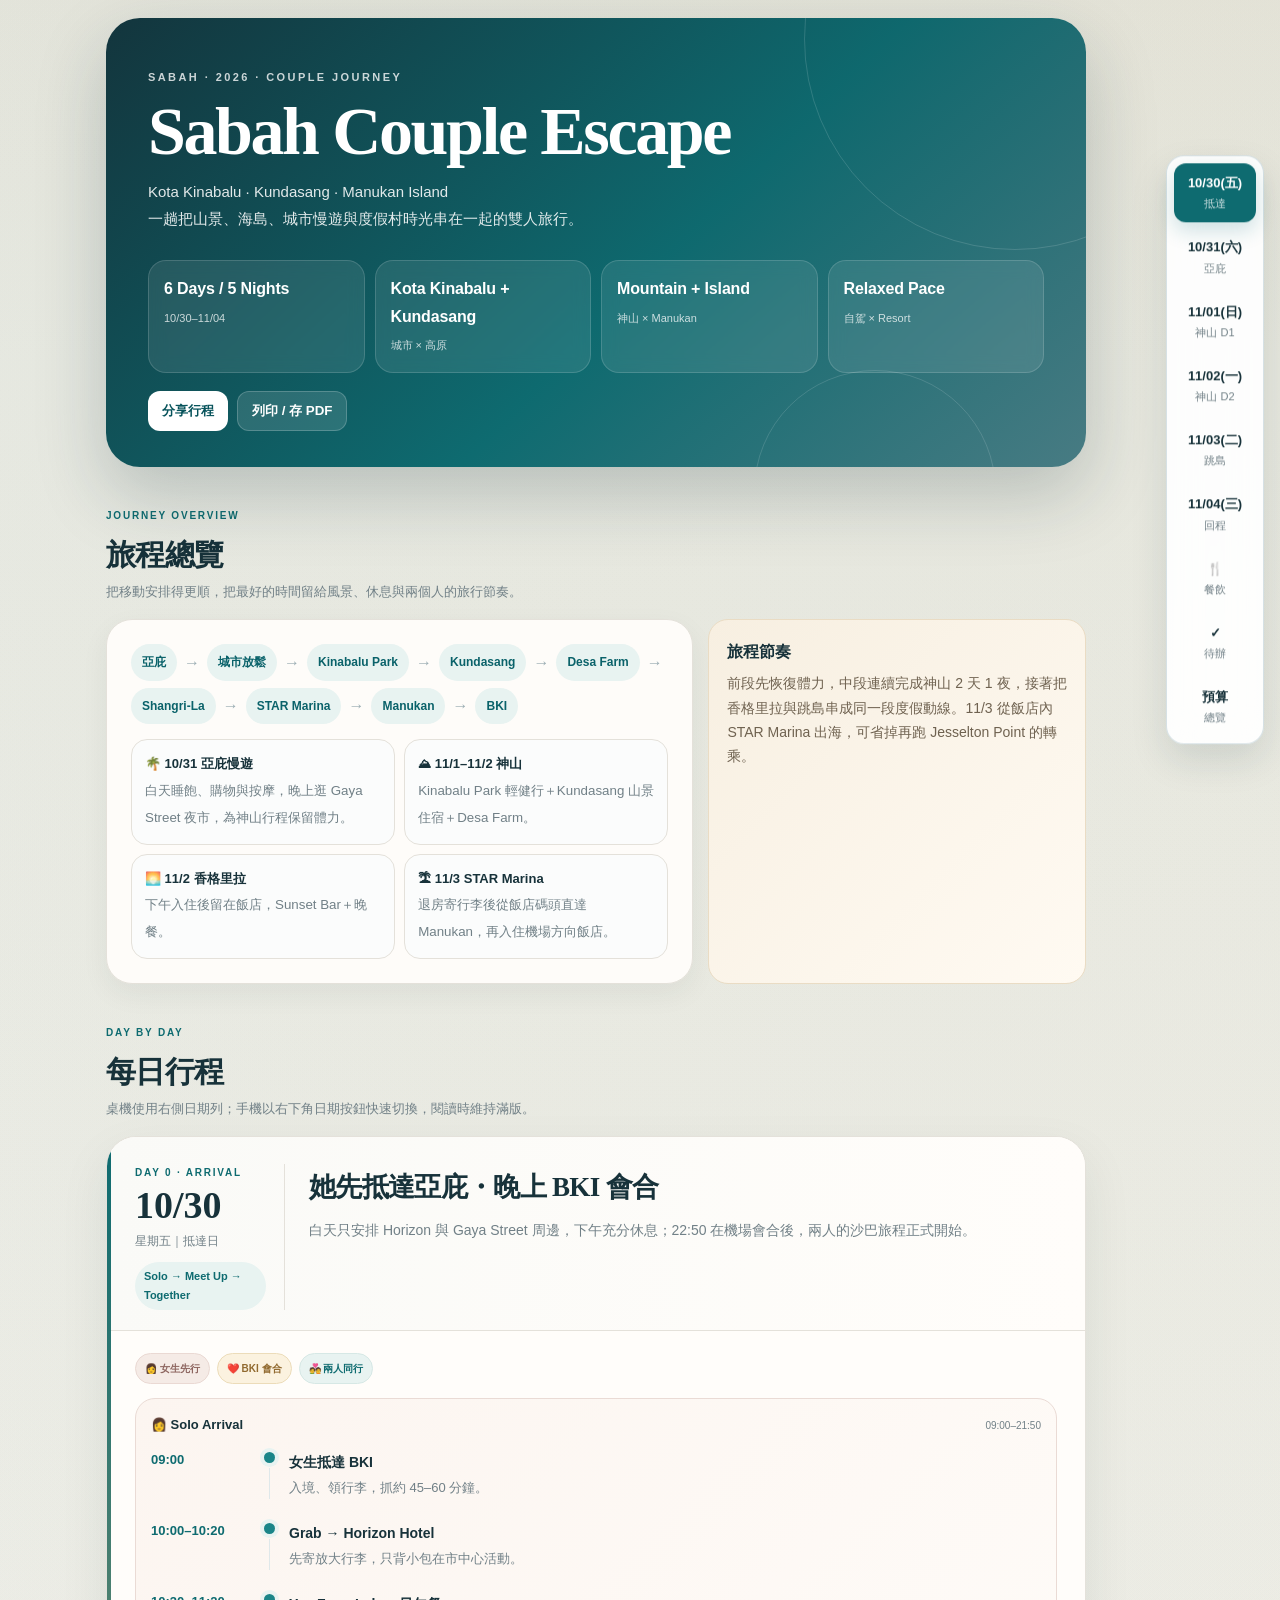
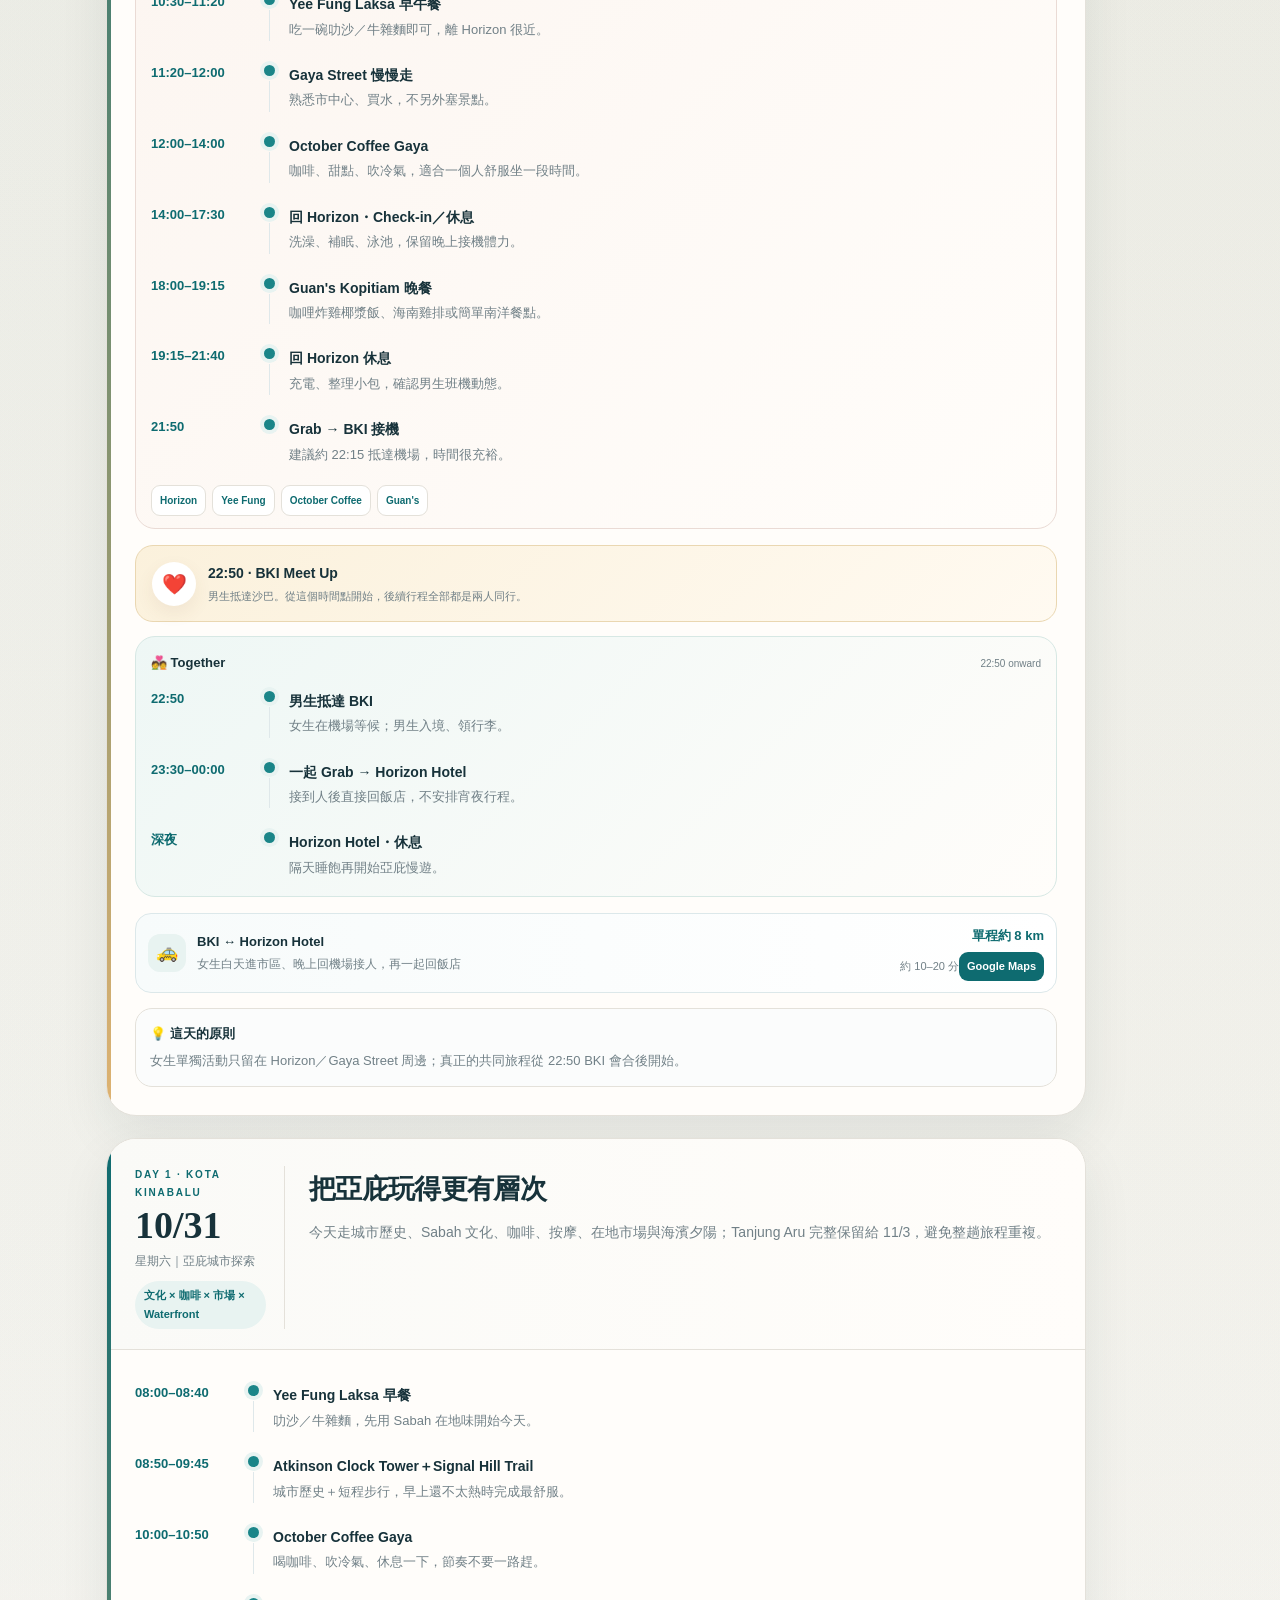
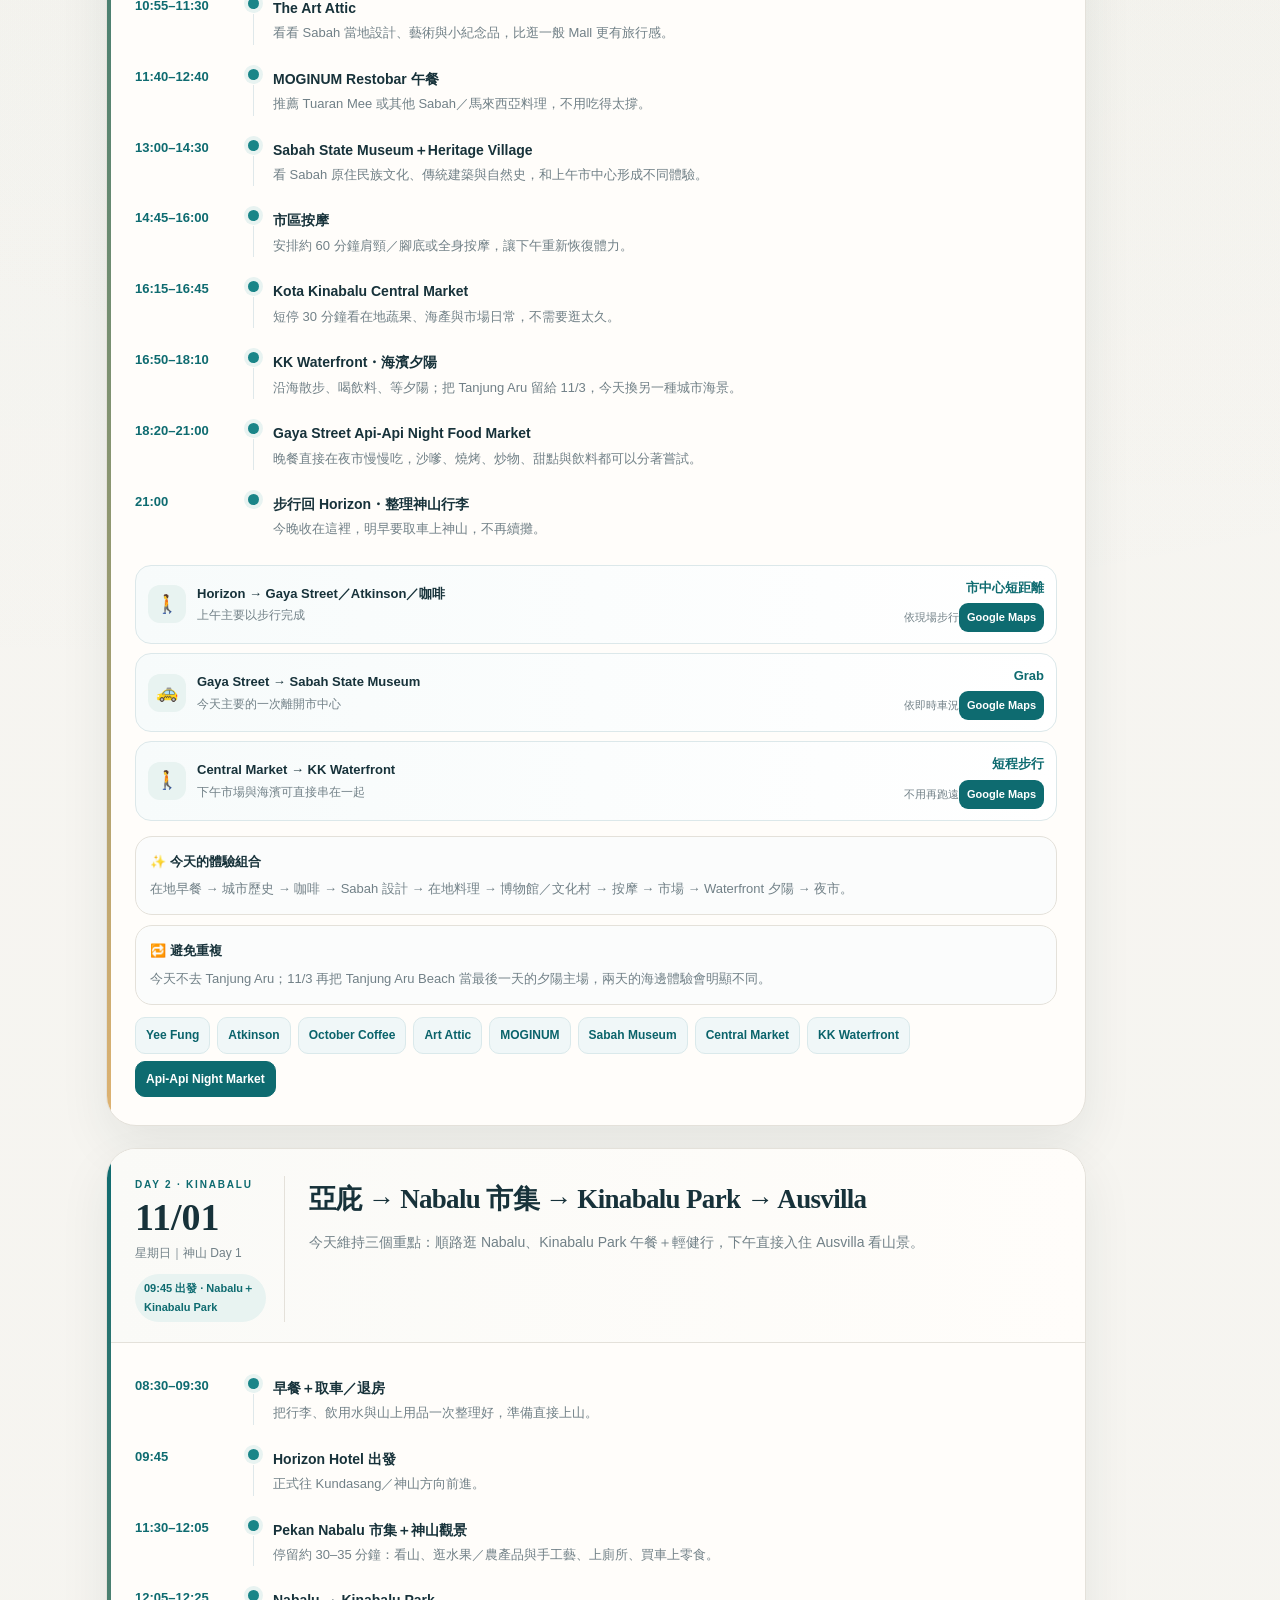
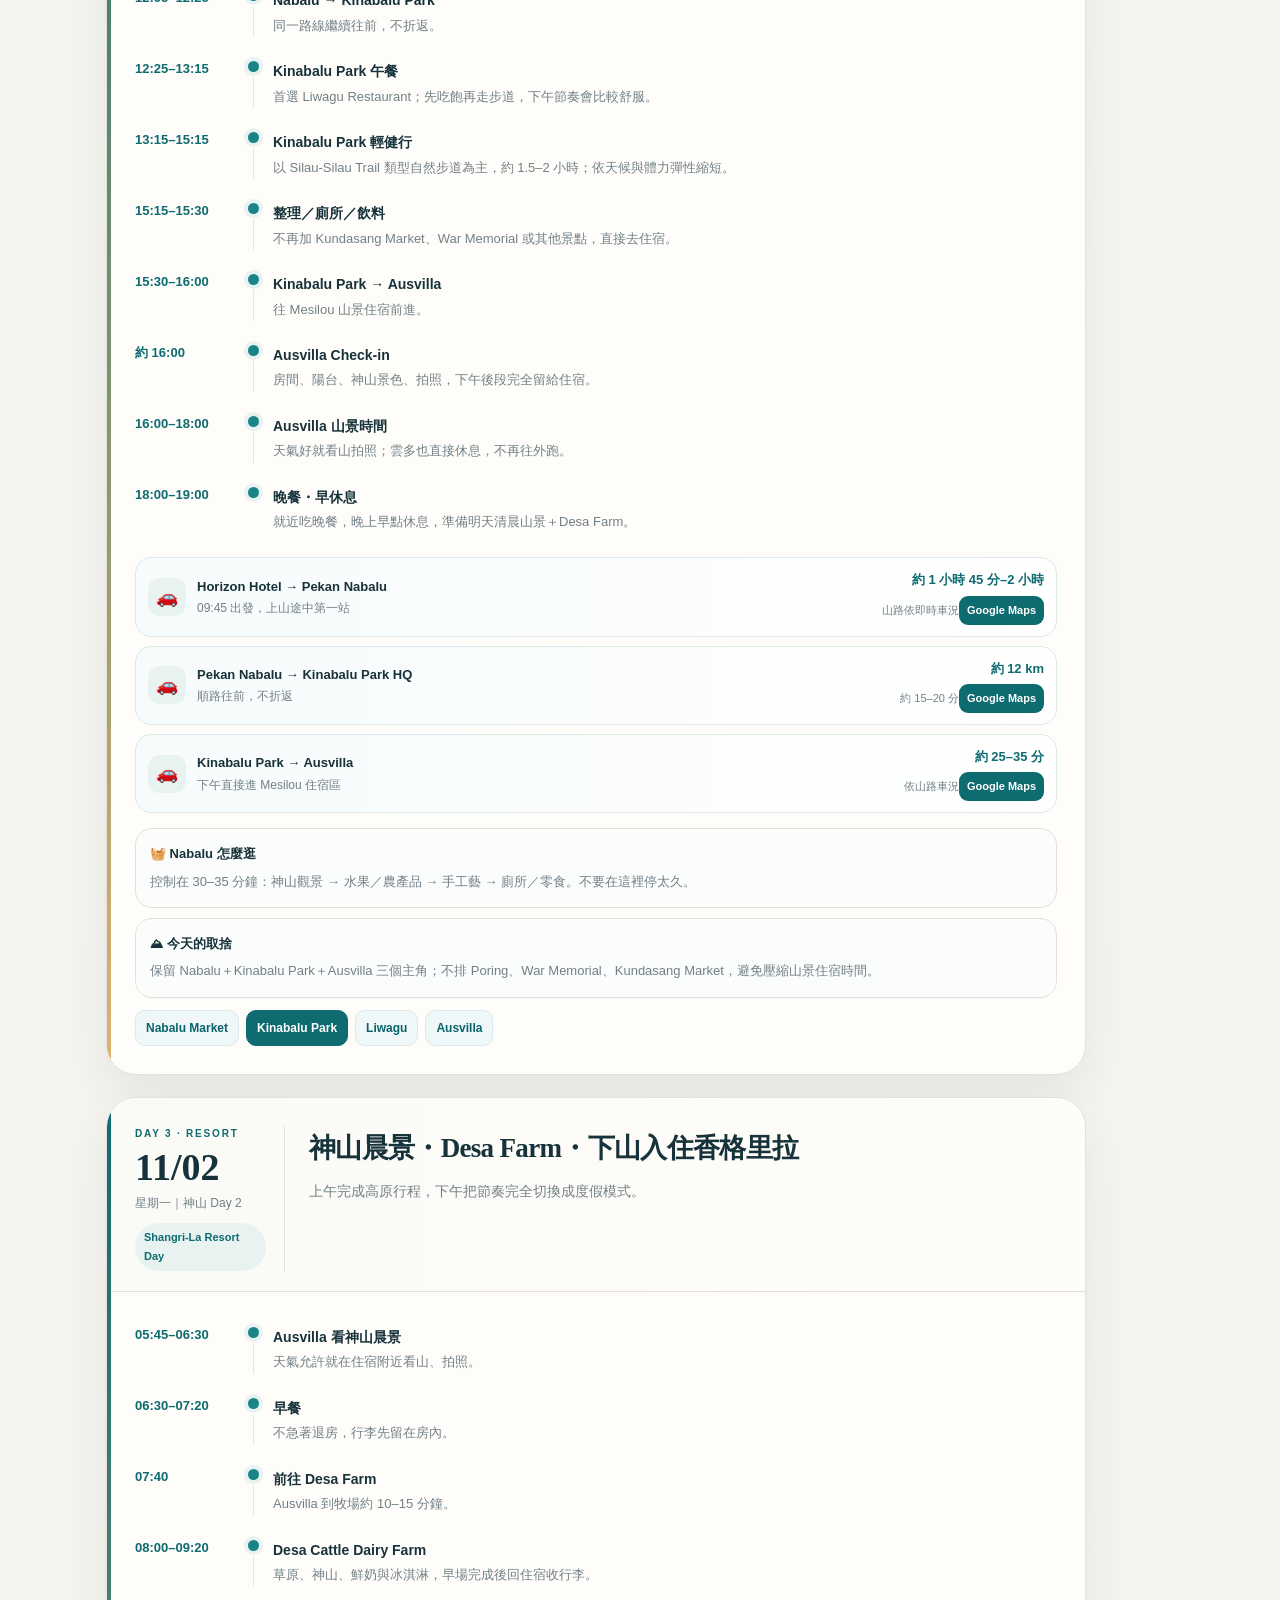
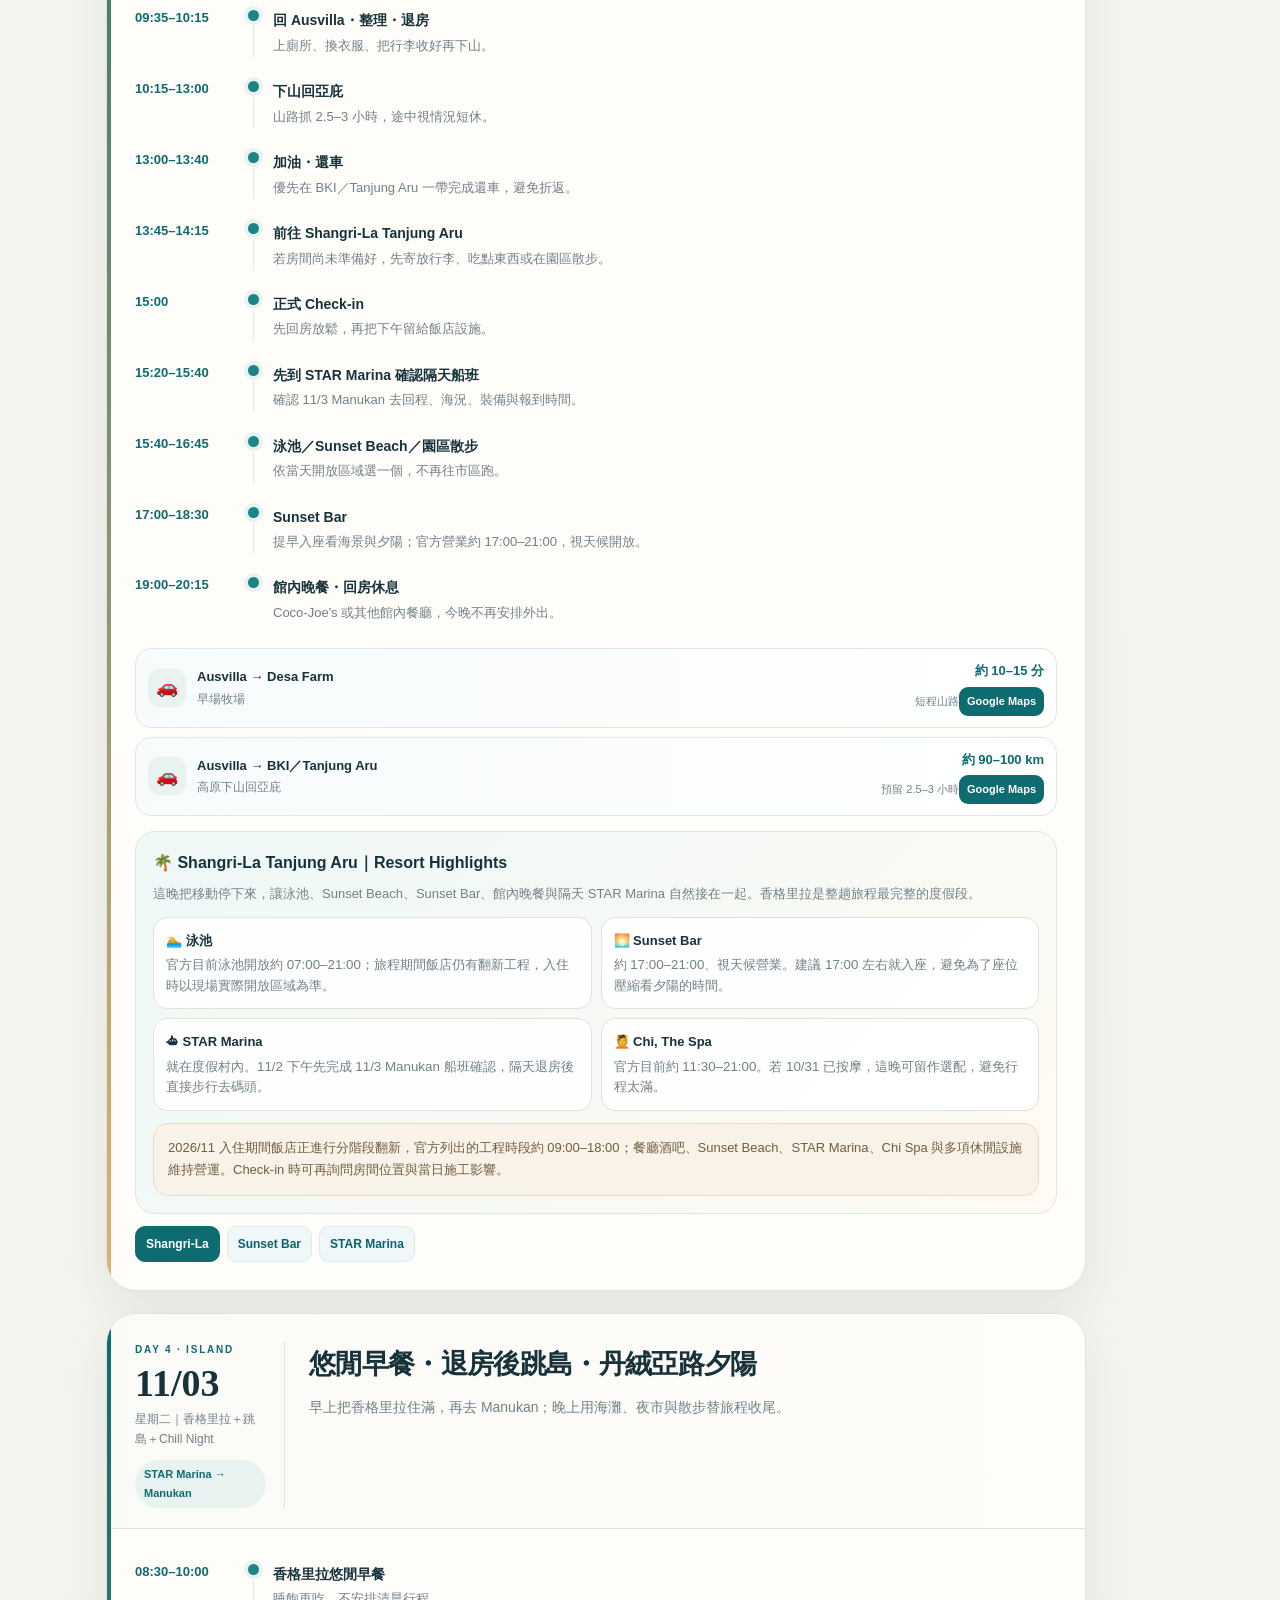
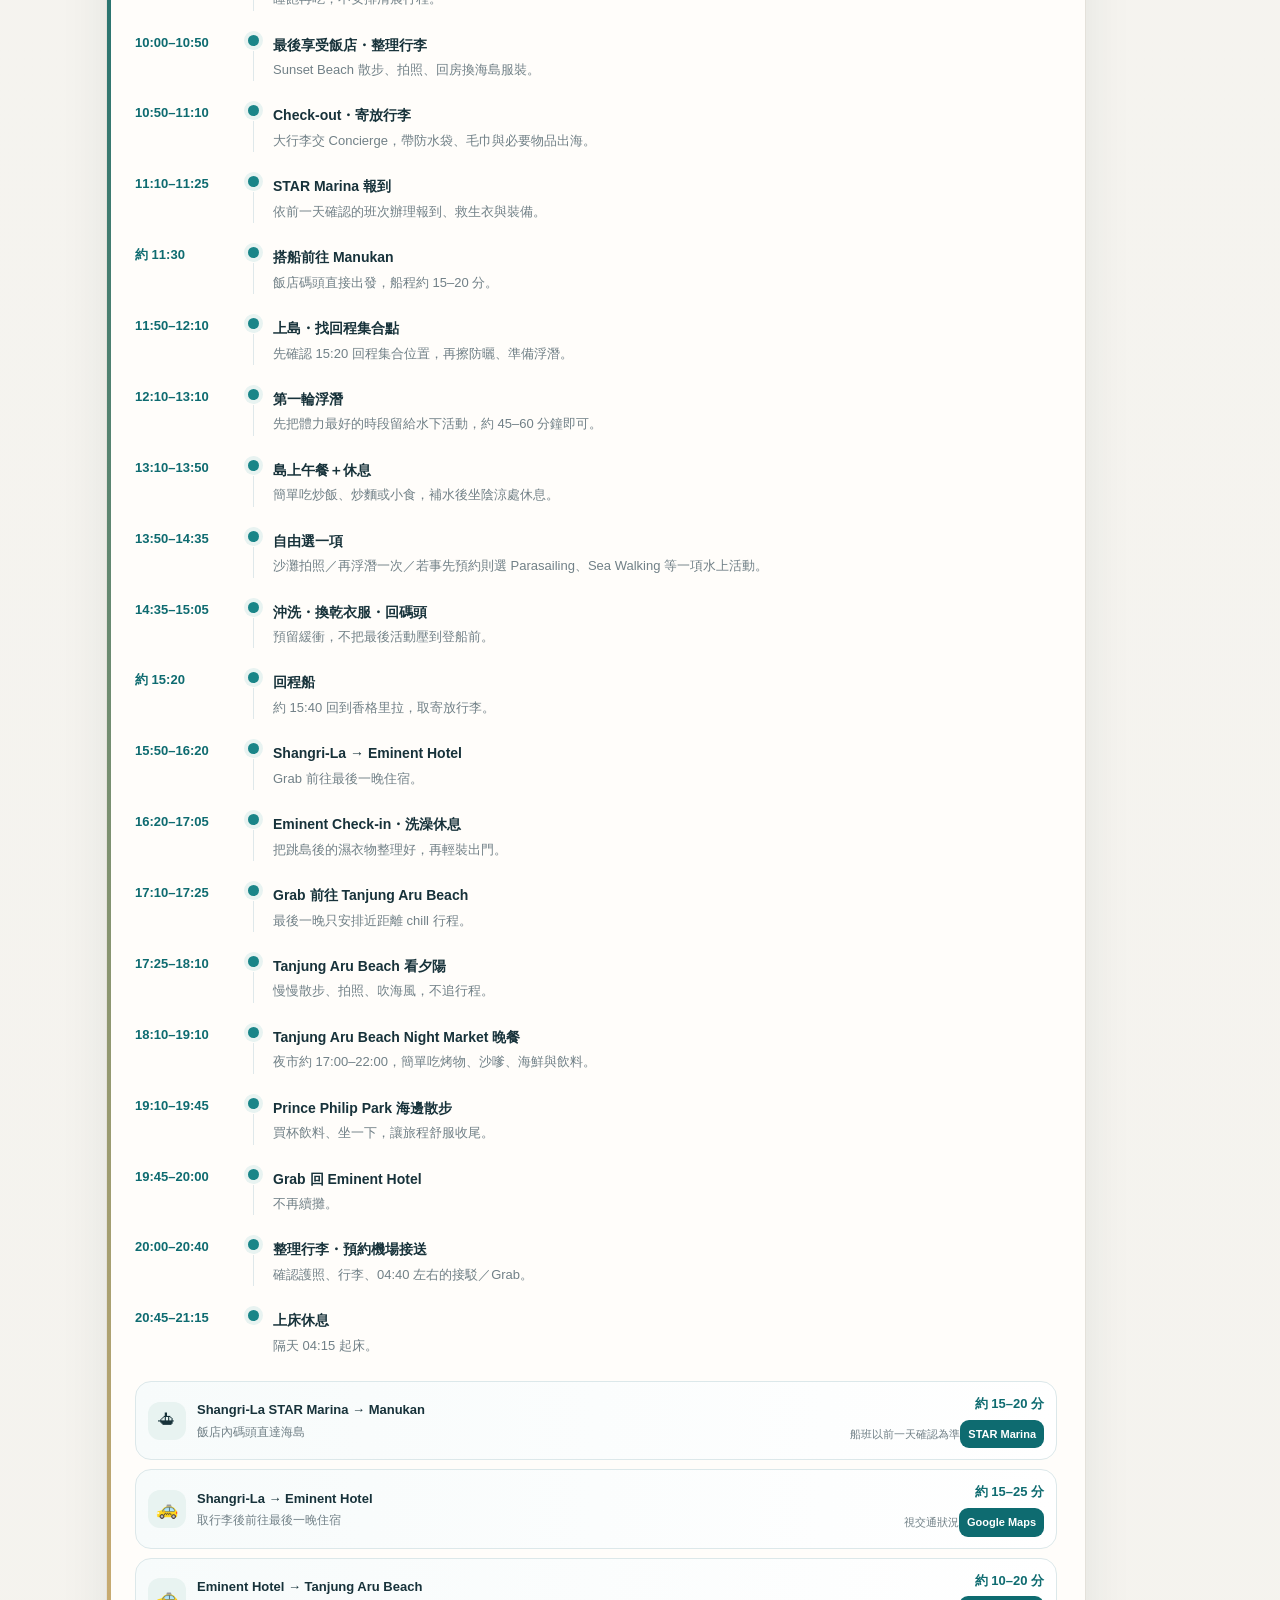
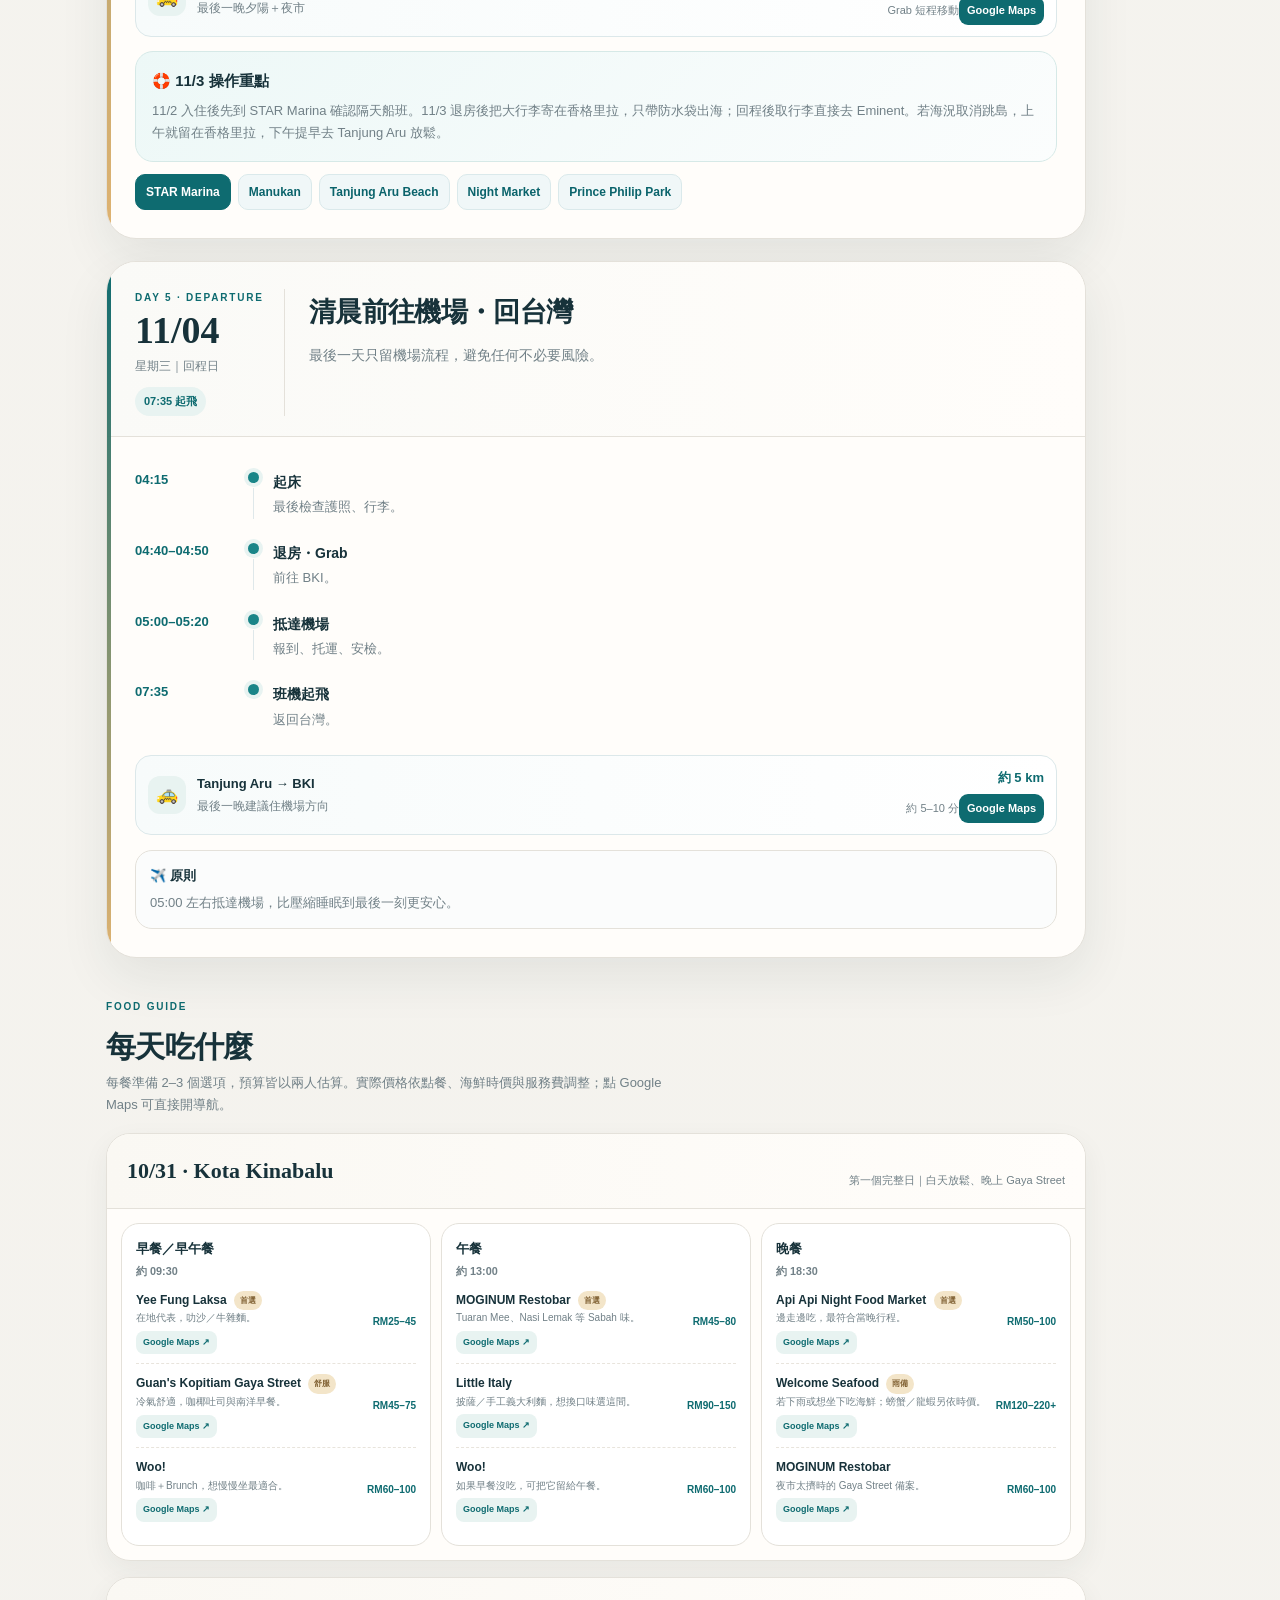
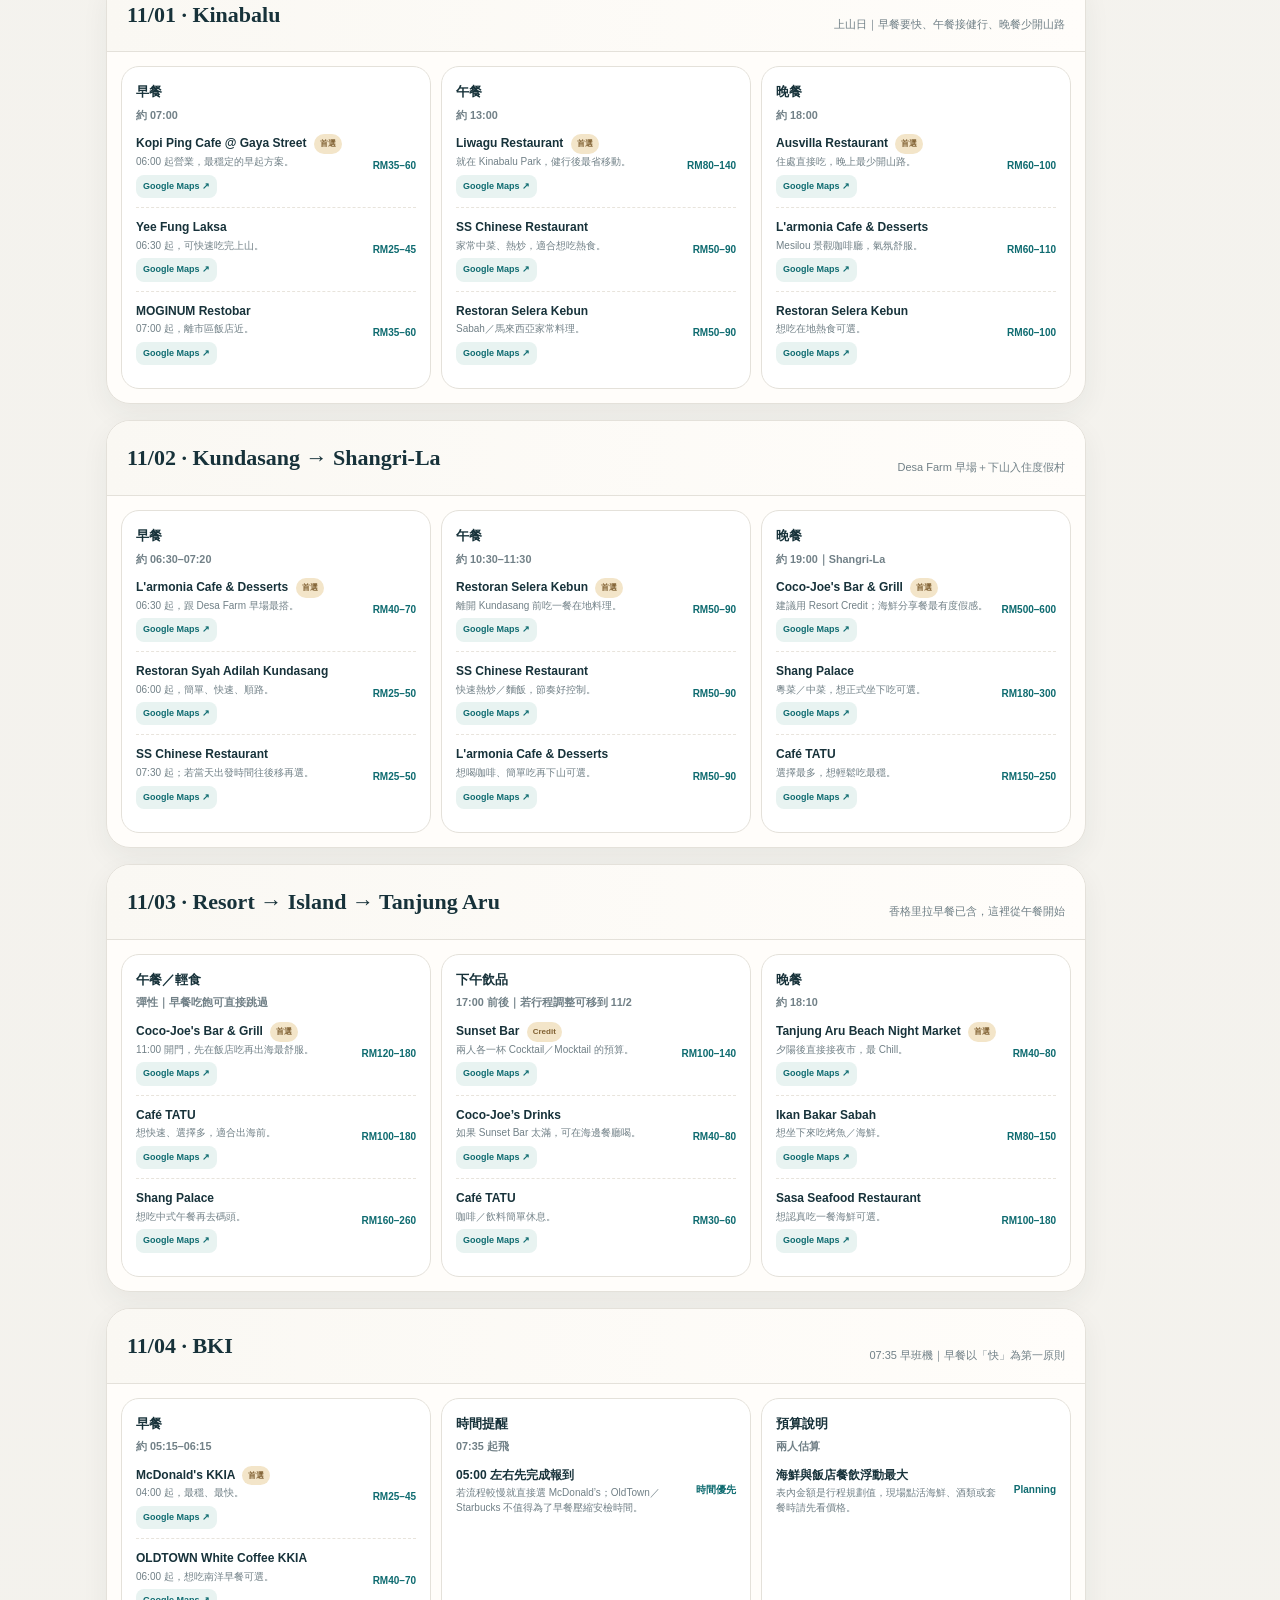
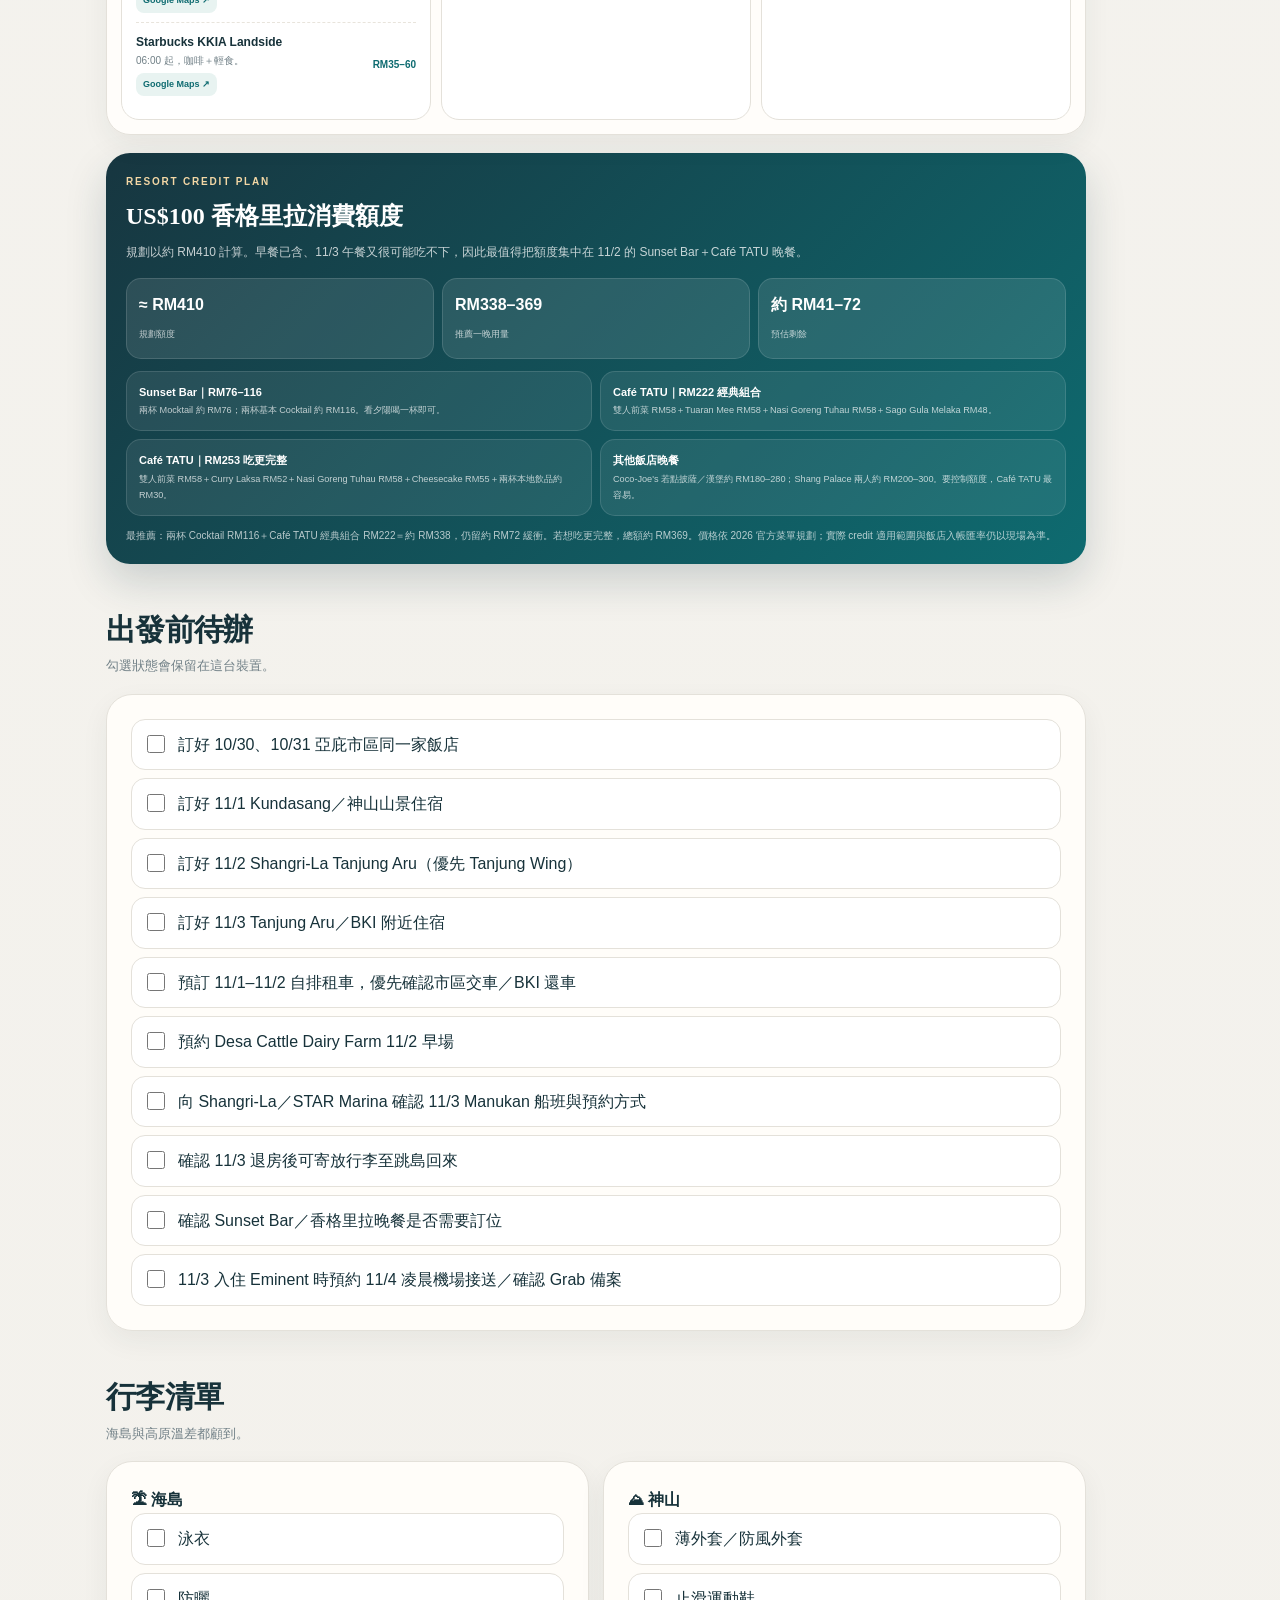
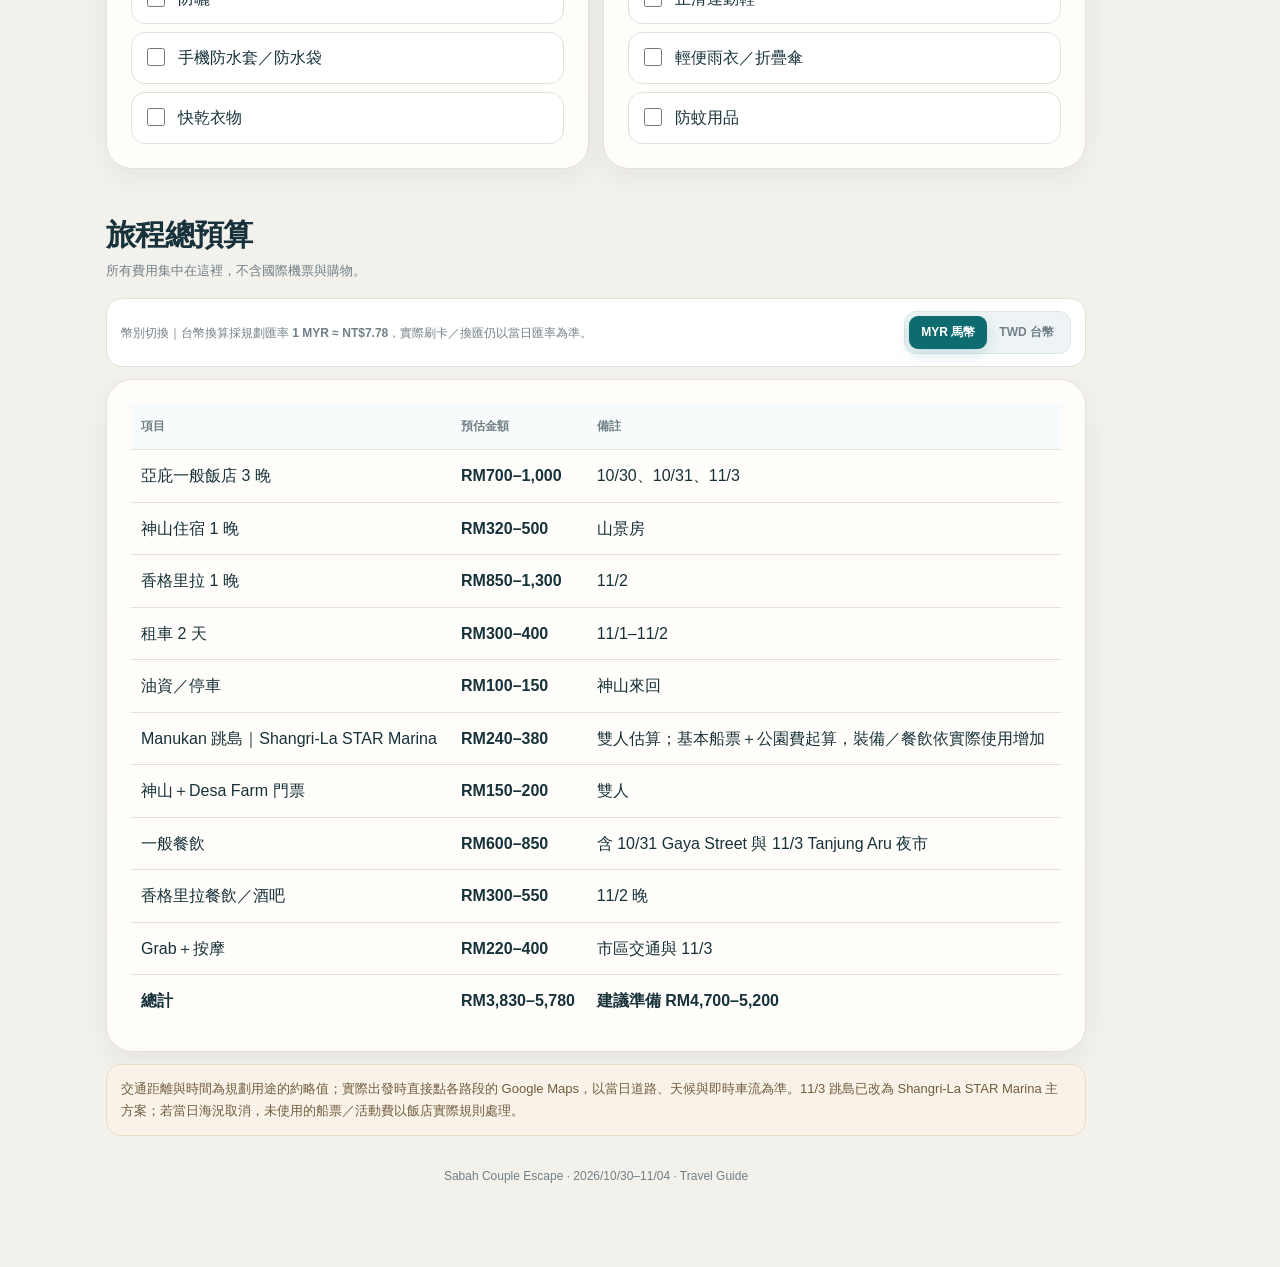
==== commit e52832ff: "Update Kinabalu day for 0945 departure and Nabalu stop" ====
--- a/sabah-2026/index.html
+++ b/sabah-2026/index.html
@@ -384,23 +384,50 @@
 </article>
 
 <article class="day" id="day1101">
-  <div class="dayHead"><div class="dateBox"><span class="editorialEyebrow">Day 2 · Kinabalu</span><div class="num">11/01</div><div class="dow">星期日｜神山 Day 1</div><span class="dayTag">租車開始</span></div><div class="dayTitle"><h3>亞庇 → Kinabalu Park・輕健行・山景住宿</h3><p>神山兩天正式開始，第一天把重點放在森林步道與高原住宿。</p></div></div>
+  <div class="dayHead">
+    <div class="dateBox">
+      <span class="editorialEyebrow">Day 2 · Kinabalu</span>
+      <div class="num">11/01</div>
+      <div class="dow">星期日｜神山 Day 1</div>
+      <span class="dayTag">09:45 出發 · Nabalu＋Kinabalu Park</span>
+    </div>
+    <div class="dayTitle">
+      <h3>亞庇 → Nabalu 市集 → Kinabalu Park → Ausvilla</h3>
+      <p>今天維持三個重點：順路逛 Nabalu、Kinabalu Park 午餐＋輕健行，下午直接入住 Ausvilla 看山景。</p>
+    </div>
+  </div>
   <div class="dayBody">
     <div class="timeline">
-      <div class="step"><div class="time">07:00</div><div class="dotcol"><span class="dot"></span><span class="line"></span></div><div class="stepText"><b>早餐</b><p>吃完後辦理取車。</p></div></div>
-      <div class="step"><div class="time">07:30–08:00</div><div class="dotcol"><span class="dot"></span><span class="line"></span></div><div class="stepText"><b>取車</b><p>建議自排 Myvi／Saga／Vios；可優先詢問飯店交車、隔天 BKI 還車。</p></div></div>
-      <div class="step"><div class="time">08:00–10:30</div><div class="dotcol"><span class="dot"></span><span class="line"></span></div><div class="stepText"><b>亞庇 → Kinabalu Park</b><p>山路約 90 km，預留 2–2.5 小時。</p></div></div>
-      <div class="step"><div class="time">10:30–13:00</div><div class="dotcol"><span class="dot"></span><span class="line"></span></div><div class="stepText"><b>Kinabalu Park 輕健行</b><p>以 Silau-Silau Trail 類型自然步道為主，維持 2～2.5 小時。</p></div></div>
-      <div class="step"><div class="time">13:15–14:15</div><div class="dotcol"><span class="dot"></span><span class="line"></span></div><div class="stepText"><b>午餐</b><p>The Farmers Restaurant 或 Liwagu Restaurant。</p></div></div>
-      <div class="step"><div class="time">14:45–15:45</div><div class="dotcol"><span class="dot"></span><span class="line"></span></div><div class="stepText"><b>Kundasang War Memorial／高原散步</b><p>二選一即可，不再多塞景點。</p></div></div>
-      <div class="step"><div class="time">16:15–16:30</div><div class="dotcol"><span class="dot"></span></div><div class="stepText"><b>入住山景住宿</b><p>看神山、晚餐、早睡，準備隔天晨景。</p></div></div>
-    </div>
+      <div class="step"><div class="time">08:30–09:30</div><div class="dotcol"><span class="dot"></span><span class="line"></span></div><div class="stepText"><b>早餐＋取車／退房</b><p>把行李、飲用水與山上用品一次整理好，準備直接上山。</p></div></div>
+      <div class="step"><div class="time">09:45</div><div class="dotcol"><span class="dot"></span><span class="line"></span></div><div class="stepText"><b>Horizon Hotel 出發</b><p>正式往 Kundasang／神山方向前進。</p></div></div>
+      <div class="step"><div class="time">11:30–12:05</div><div class="dotcol"><span class="dot"></span><span class="line"></span></div><div class="stepText"><b>Pekan Nabalu 市集＋神山觀景</b><p>停留約 30–35 分鐘：看山、逛水果／農產品與手工藝、上廁所、買車上零食。</p></div></div>
+      <div class="step"><div class="time">12:05–12:25</div><div class="dotcol"><span class="dot"></span><span class="line"></span></div><div class="stepText"><b>Nabalu → Kinabalu Park</b><p>同一路線繼續往前，不折返。</p></div></div>
+      <div class="step"><div class="time">12:25–13:15</div><div class="dotcol"><span class="dot"></span><span class="line"></span></div><div class="stepText"><b>Kinabalu Park 午餐</b><p>首選 Liwagu Restaurant；先吃飽再走步道，下午節奏會比較舒服。</p></div></div>
+      <div class="step"><div class="time">13:15–15:15</div><div class="dotcol"><span class="dot"></span><span class="line"></span></div><div class="stepText"><b>Kinabalu Park 輕健行</b><p>以 Silau-Silau Trail 類型自然步道為主，約 1.5–2 小時；依天候與體力彈性縮短。</p></div></div>
+      <div class="step"><div class="time">15:15–15:30</div><div class="dotcol"><span class="dot"></span><span class="line"></span></div><div class="stepText"><b>整理／廁所／飲料</b><p>不再加 Kundasang Market、War Memorial 或其他景點，直接去住宿。</p></div></div>
+      <div class="step"><div class="time">15:30–16:00</div><div class="dotcol"><span class="dot"></span><span class="line"></span></div><div class="stepText"><b>Kinabalu Park → Ausvilla</b><p>往 Mesilou 山景住宿前進。</p></div></div>
+      <div class="step"><div class="time">約 16:00</div><div class="dotcol"><span class="dot"></span><span class="line"></span></div><div class="stepText"><b>Ausvilla Check-in</b><p>房間、陽台、神山景色、拍照，下午後段完全留給住宿。</p></div></div>
+      <div class="step"><div class="time">16:00–18:00</div><div class="dotcol"><span class="dot"></span><span class="line"></span></div><div class="stepText"><b>Ausvilla 山景時間</b><p>天氣好就看山拍照；雲多也直接休息，不再往外跑。</p></div></div>
+      <div class="step"><div class="time">18:00–19:00</div><div class="dotcol"><span class="dot"></span></div><div class="stepText"><b>晚餐・早休息</b><p>就近吃晚餐，晚上早點休息，準備明天清晨山景＋Desa Farm。</p></div></div>
+    </div>
+
     <div class="transfers">
-      <div class="transfer"><div class="mode">🚗</div><div class="transferRoute"><b>亞庇市區 → Kinabalu Park HQ</b><span>神山主幹道上山</span></div><div class="metrics"><b>約 90–92 km</b><span>預留 2–2.5 小時</span><a class="mapBtn" target="_blank" href="https://www.google.com/maps/dir/?api=1&origin=Gaya+Street+Kota+Kinabalu&destination=Kinabalu+Park+Headquarters+Sabah&travelmode=driving">Google Maps</a></div></div>
-      <div class="transfer"><div class="mode">🚗</div><div class="transferRoute"><b>Kinabalu Park → Kundasang</b><span>公園前往高原住宿區</span></div><div class="metrics"><b>約 10–15 km</b><span>約 15–25 分</span><a class="mapBtn" target="_blank" href="https://www.google.com/maps/dir/?api=1&origin=Kinabalu+Park+Headquarters+Sabah&destination=Kundasang+Sabah&travelmode=driving">Google Maps</a></div></div>
-    </div>
-    <div class="dayMeta"><div class="mini"><b>🏨 住宿</b><p>優先選房間或陽台可以直接看到 Mount Kinabalu 的 Kundasang 山景住宿。</p></div></div>
-    <div class="actions"><a class="action primary" target="_blank" href="https://www.google.com/maps/search/?api=1&query=Kinabalu+Park+Headquarters+Sabah">Kinabalu Park</a><a class="action" target="_blank" href="https://www.google.com/maps/search/?api=1&query=The+Farmers+Restaurant+Kundasang">The Farmers</a><a class="action" target="_blank" href="https://www.google.com/maps/search/?api=1&query=Kundasang+War+Memorial">War Memorial</a></div>
+      <div class="transfer"><div class="mode">🚗</div><div class="transferRoute"><b>Horizon Hotel → Pekan Nabalu</b><span>09:45 出發，上山途中第一站</span></div><div class="metrics"><b>約 1 小時 45 分–2 小時</b><span>山路依即時車況</span><a class="mapBtn" target="_blank" rel="noopener" href="https://www.google.com/maps/dir/?api=1&origin=Horizon+Hotel+Kota+Kinabalu&destination=Pekan+Nabalu+Sabah&travelmode=driving">Google Maps</a></div></div>
+      <div class="transfer"><div class="mode">🚗</div><div class="transferRoute"><b>Pekan Nabalu → Kinabalu Park HQ</b><span>順路往前，不折返</span></div><div class="metrics"><b>約 12 km</b><span>約 15–20 分</span><a class="mapBtn" target="_blank" rel="noopener" href="https://www.google.com/maps/dir/?api=1&origin=Pekan+Nabalu+Sabah&destination=Kinabalu+Park+Headquarters+Sabah&travelmode=driving">Google Maps</a></div></div>
+      <div class="transfer"><div class="mode">🚗</div><div class="transferRoute"><b>Kinabalu Park → Ausvilla</b><span>下午直接進 Mesilou 住宿區</span></div><div class="metrics"><b>約 25–35 分</b><span>依山路車況</span><a class="mapBtn" target="_blank" rel="noopener" href="https://www.google.com/maps/dir/?api=1&origin=Kinabalu+Park+Headquarters+Sabah&destination=Ausvilla+Kundasang+Sabah&travelmode=driving">Google Maps</a></div></div>
+    </div>
+
+    <div class="dayMeta">
+      <div class="mini"><b>🧺 Nabalu 怎麼逛</b><p>控制在 30–35 分鐘：神山觀景 → 水果／農產品 → 手工藝 → 廁所／零食。不要在這裡停太久。</p></div>
+      <div class="mini"><b>⛰ 今天的取捨</b><p>保留 Nabalu＋Kinabalu Park＋Ausvilla 三個主角；不排 Poring、War Memorial、Kundasang Market，避免壓縮山景住宿時間。</p></div>
+    </div>
+
+    <div class="actions">
+      <a class="action" target="_blank" rel="noopener" href="https://www.google.com/maps/search/?api=1&query=Pekan+Nabalu+Sabah">Nabalu Market</a>
+      <a class="action primary" target="_blank" rel="noopener" href="https://www.google.com/maps/search/?api=1&query=Kinabalu+Park+Headquarters+Sabah">Kinabalu Park</a>
+      <a class="action" target="_blank" rel="noopener" href="https://www.google.com/maps/search/?api=1&query=Liwagu+Restaurant+Kinabalu+Park">Liwagu</a>
+      <a class="action" target="_blank" rel="noopener" href="https://www.google.com/maps/search/?api=1&query=Ausvilla+Kundasang+Sabah">Ausvilla</a>
+    </div>
   </div>
 </article>
 
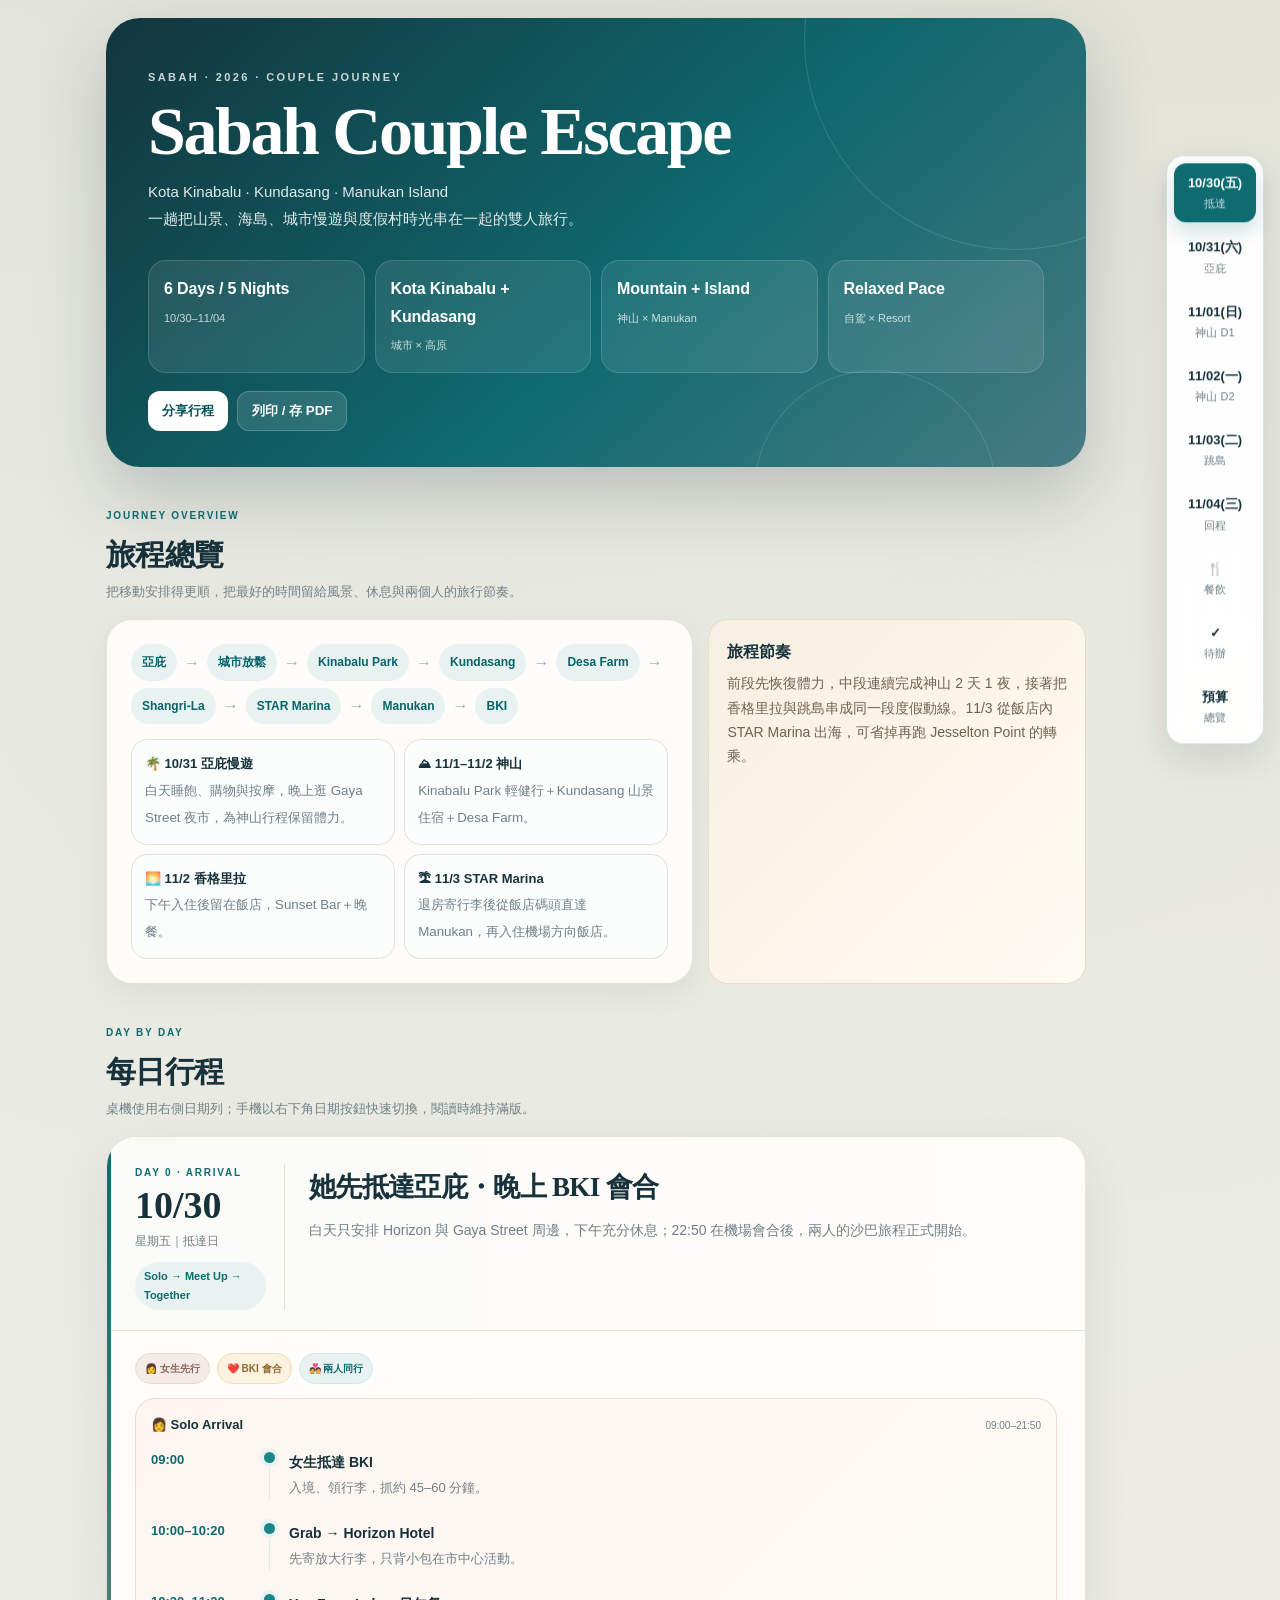
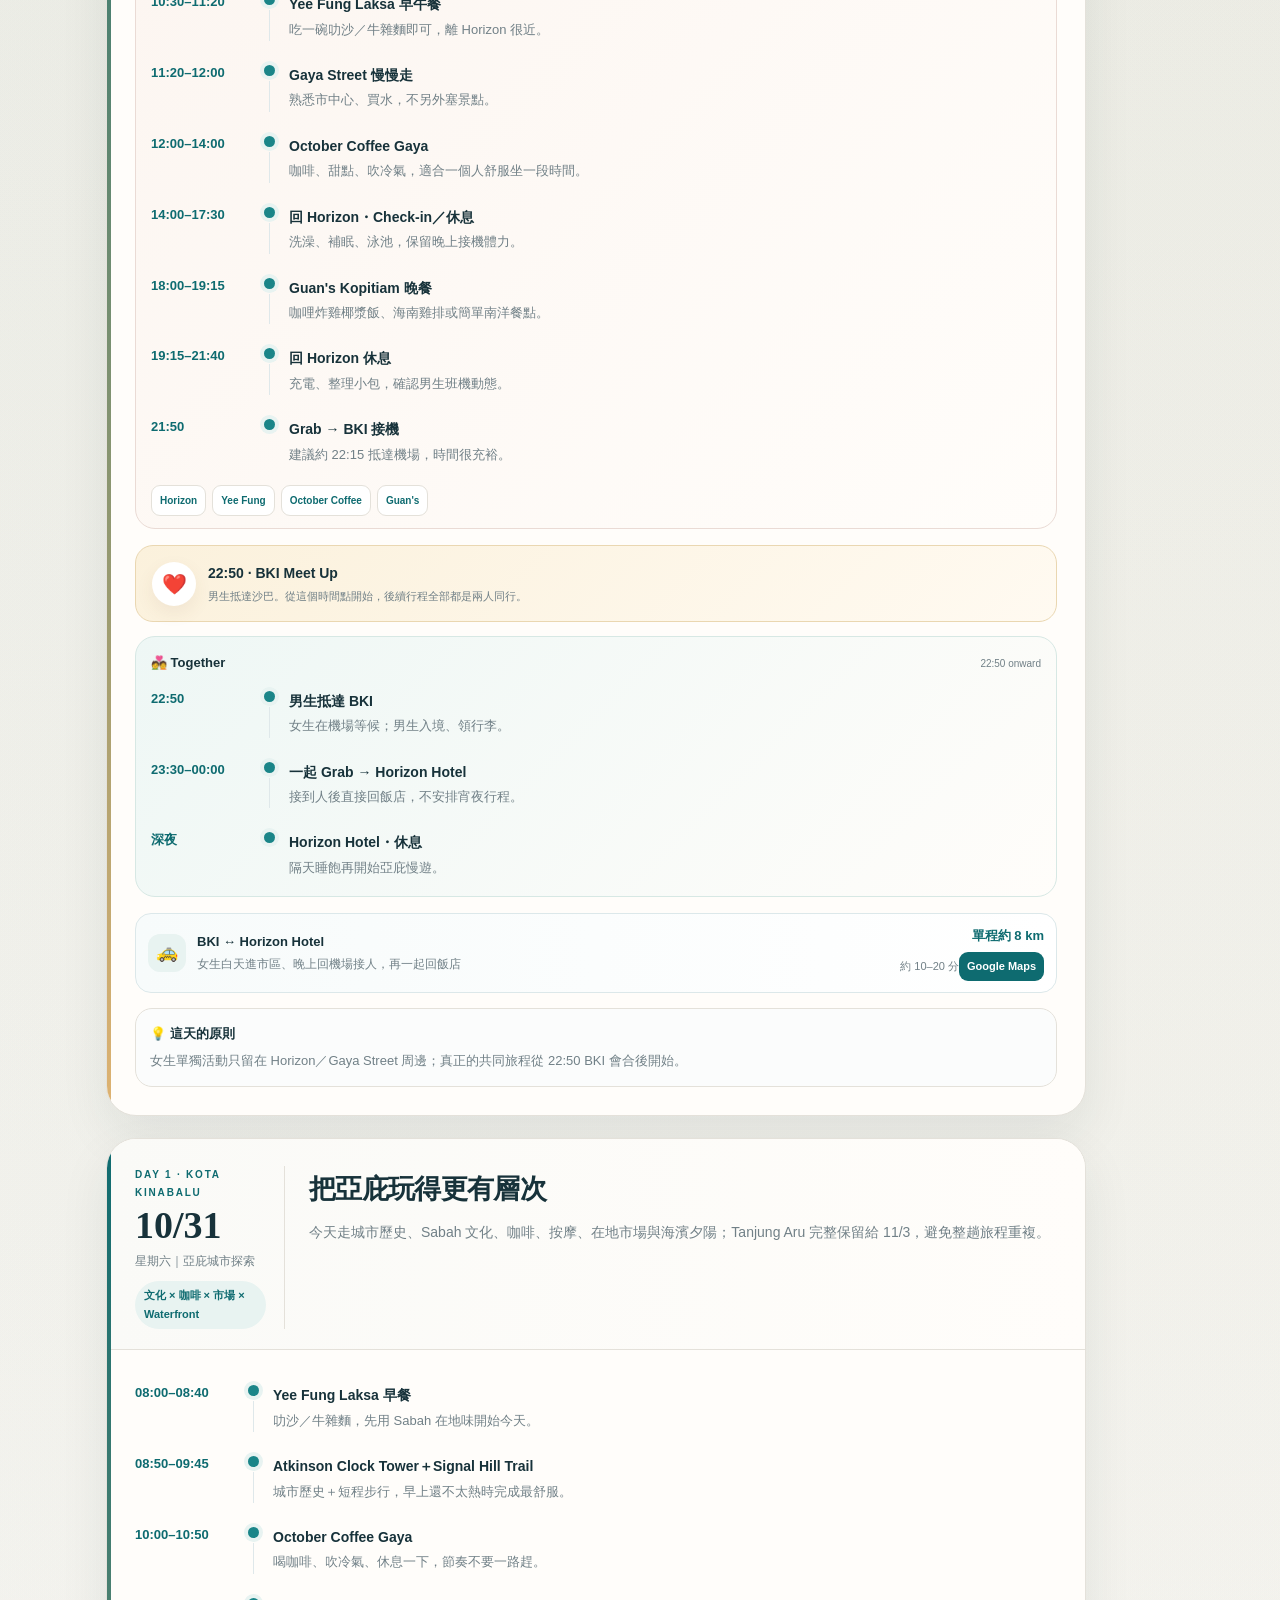
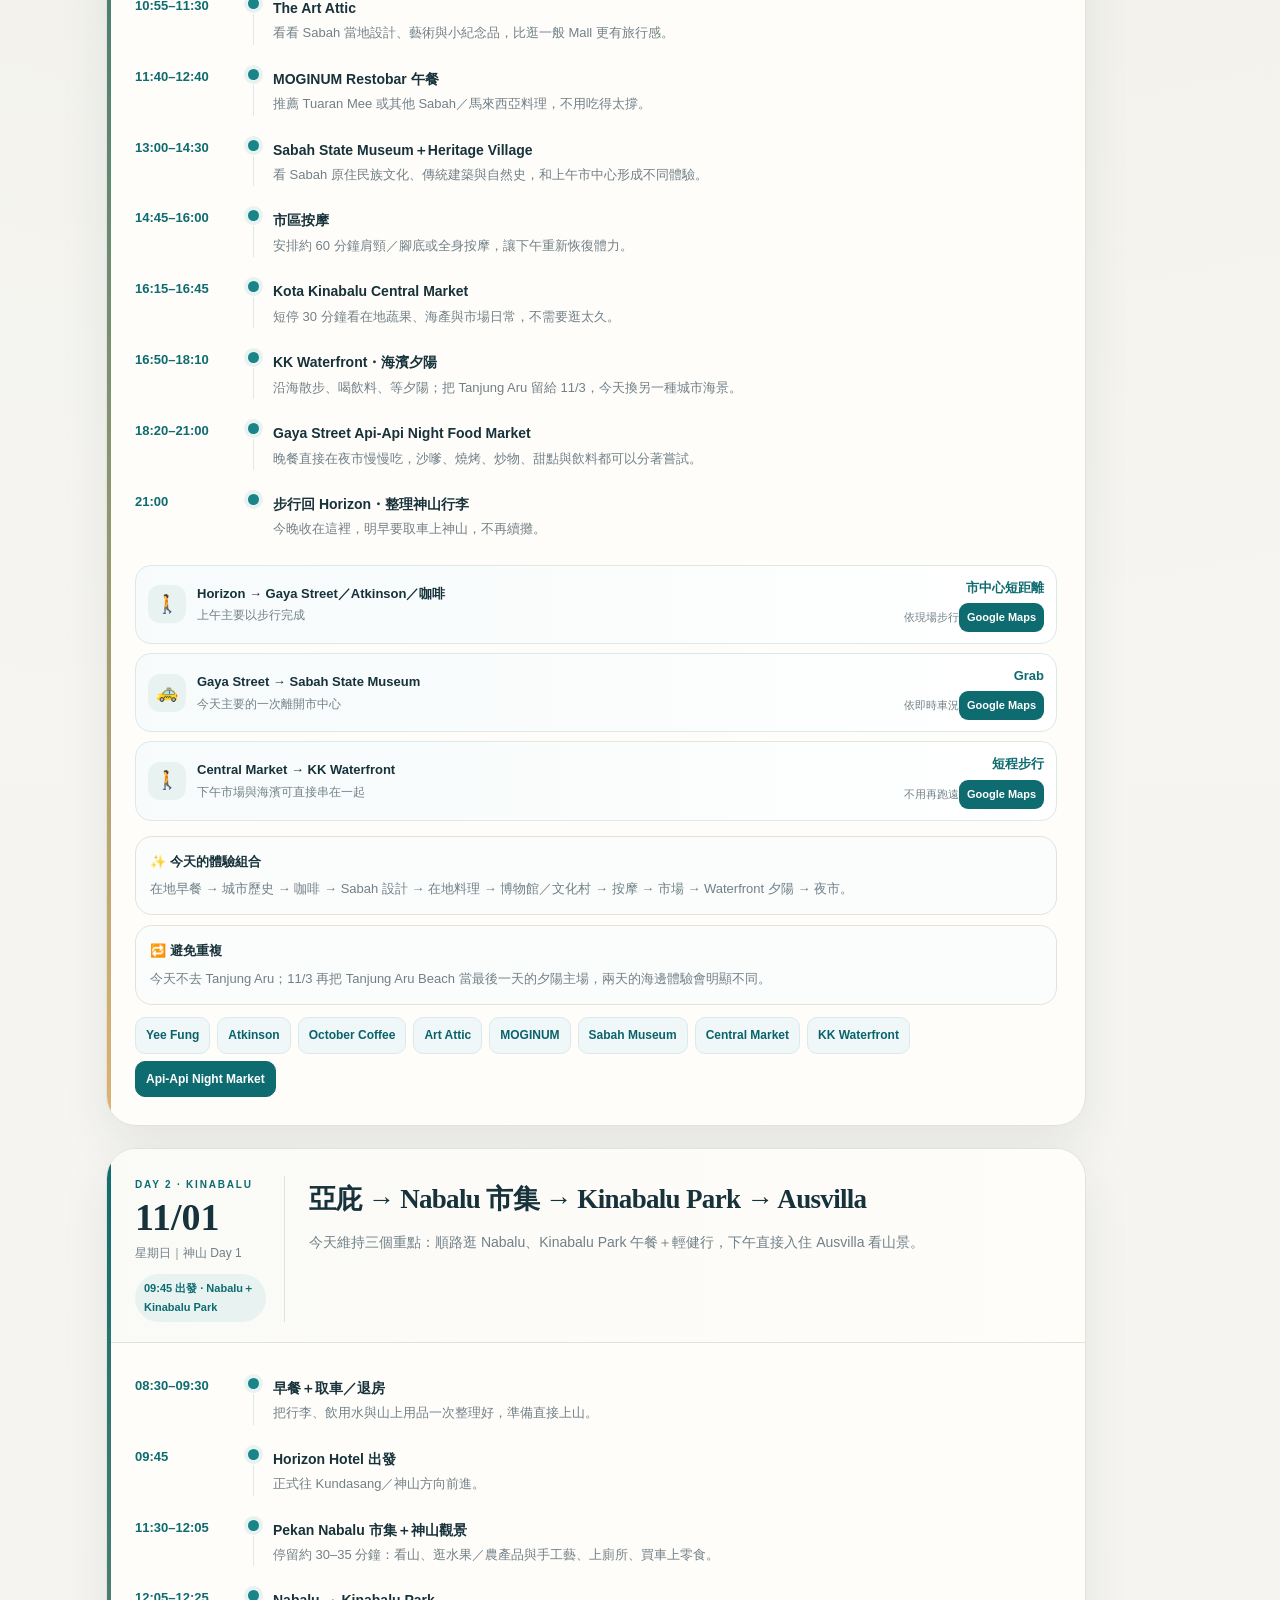
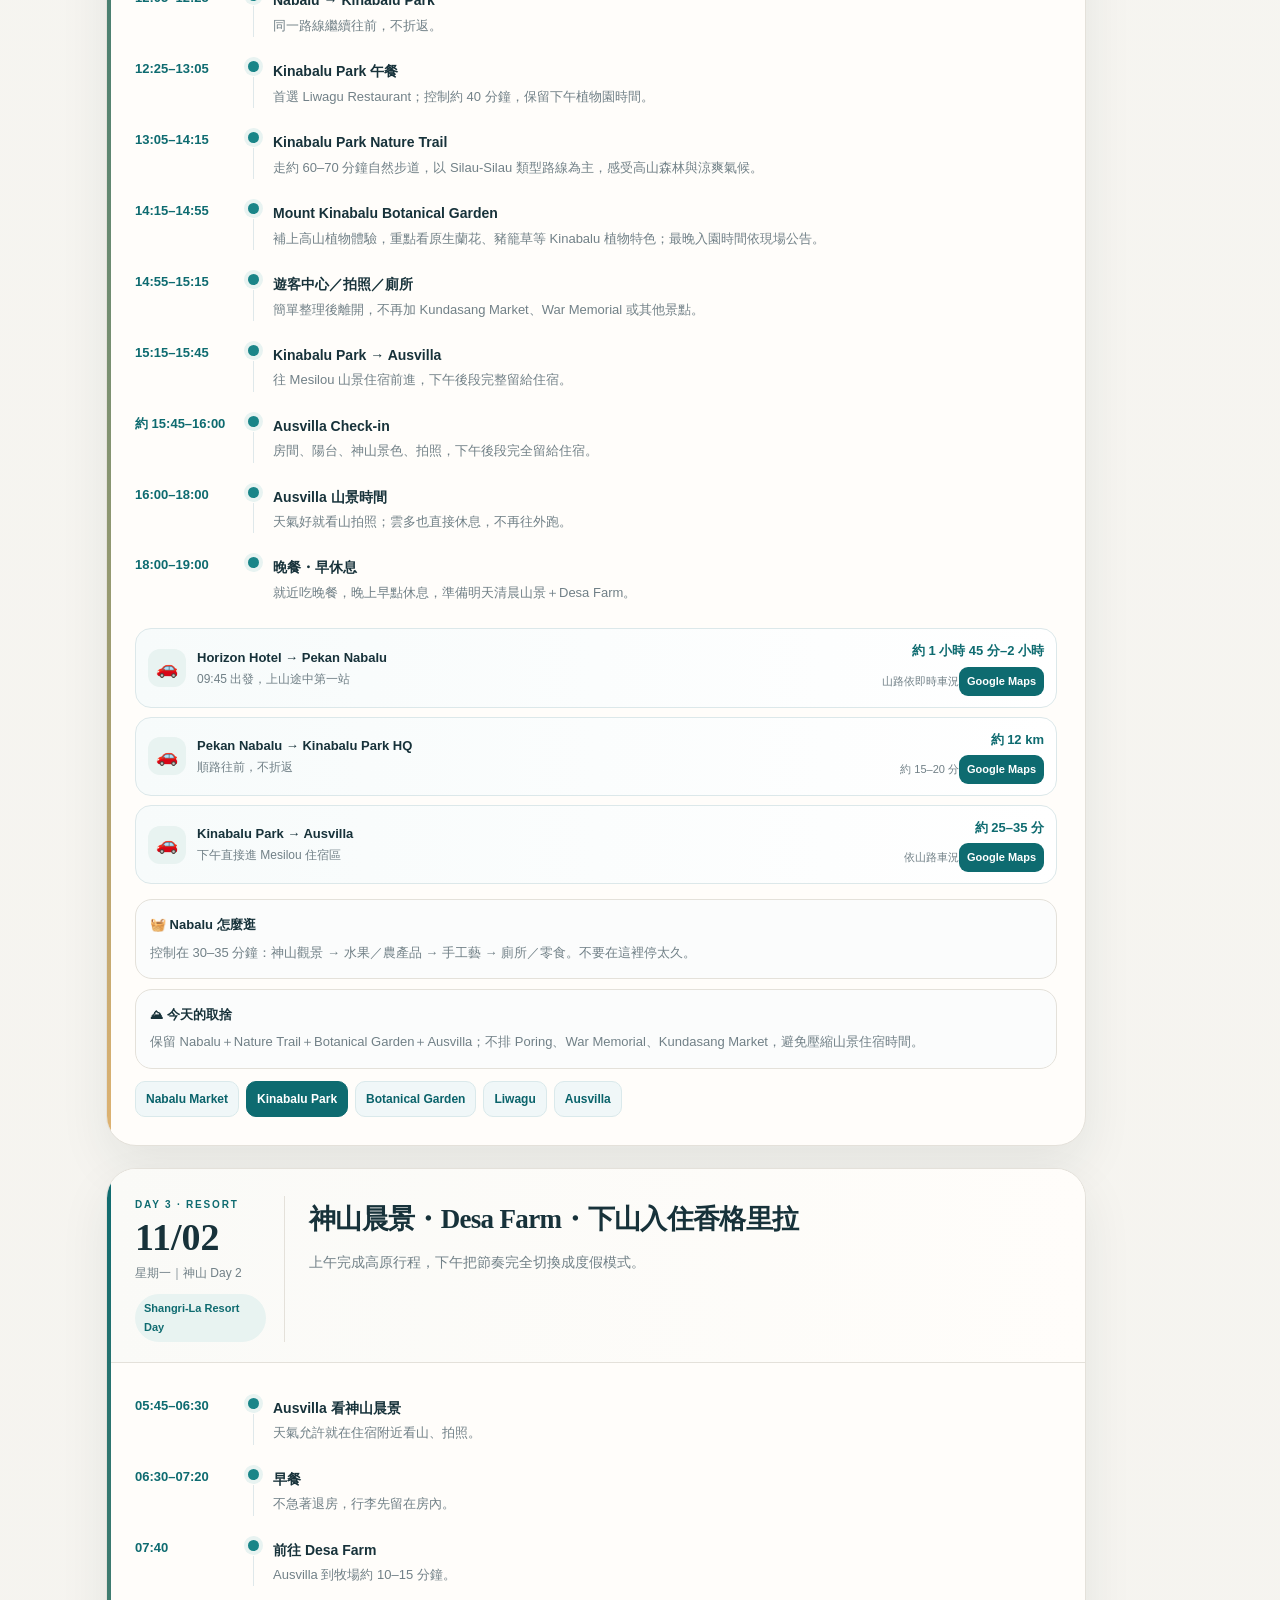
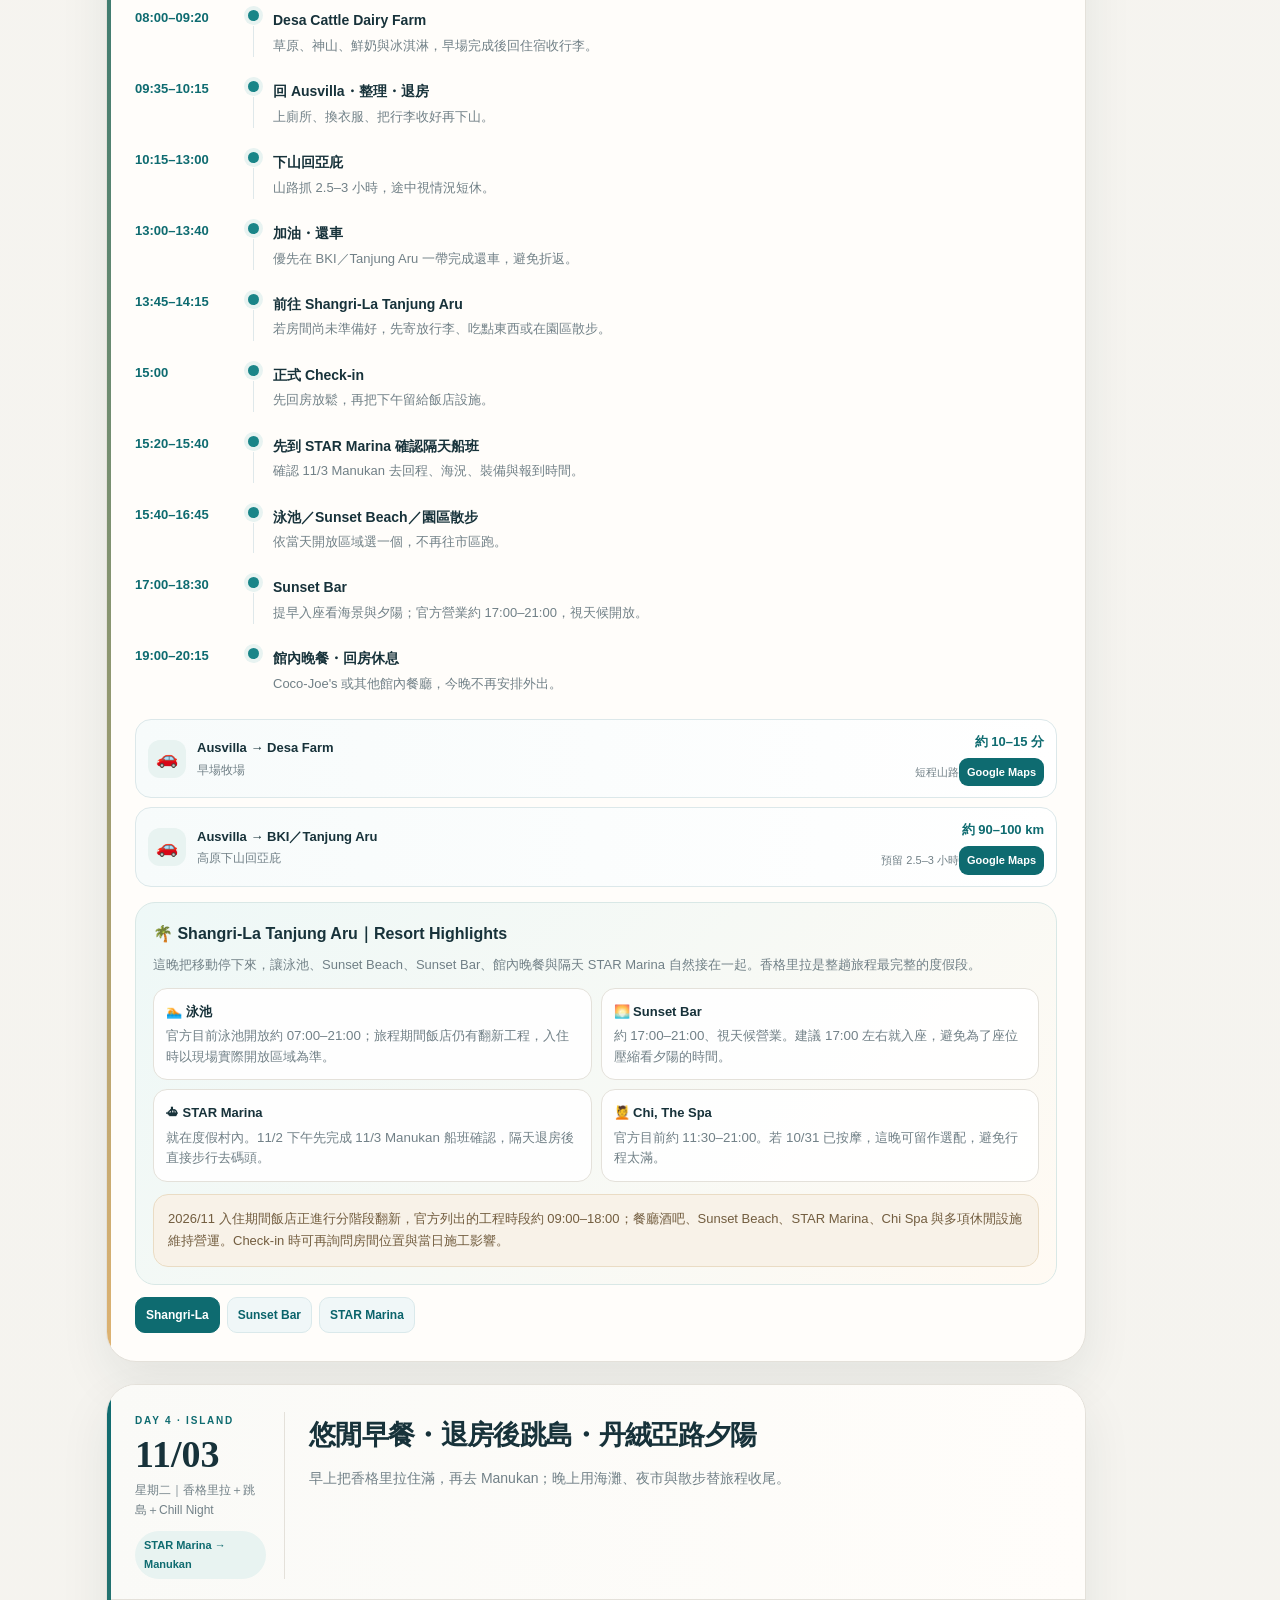
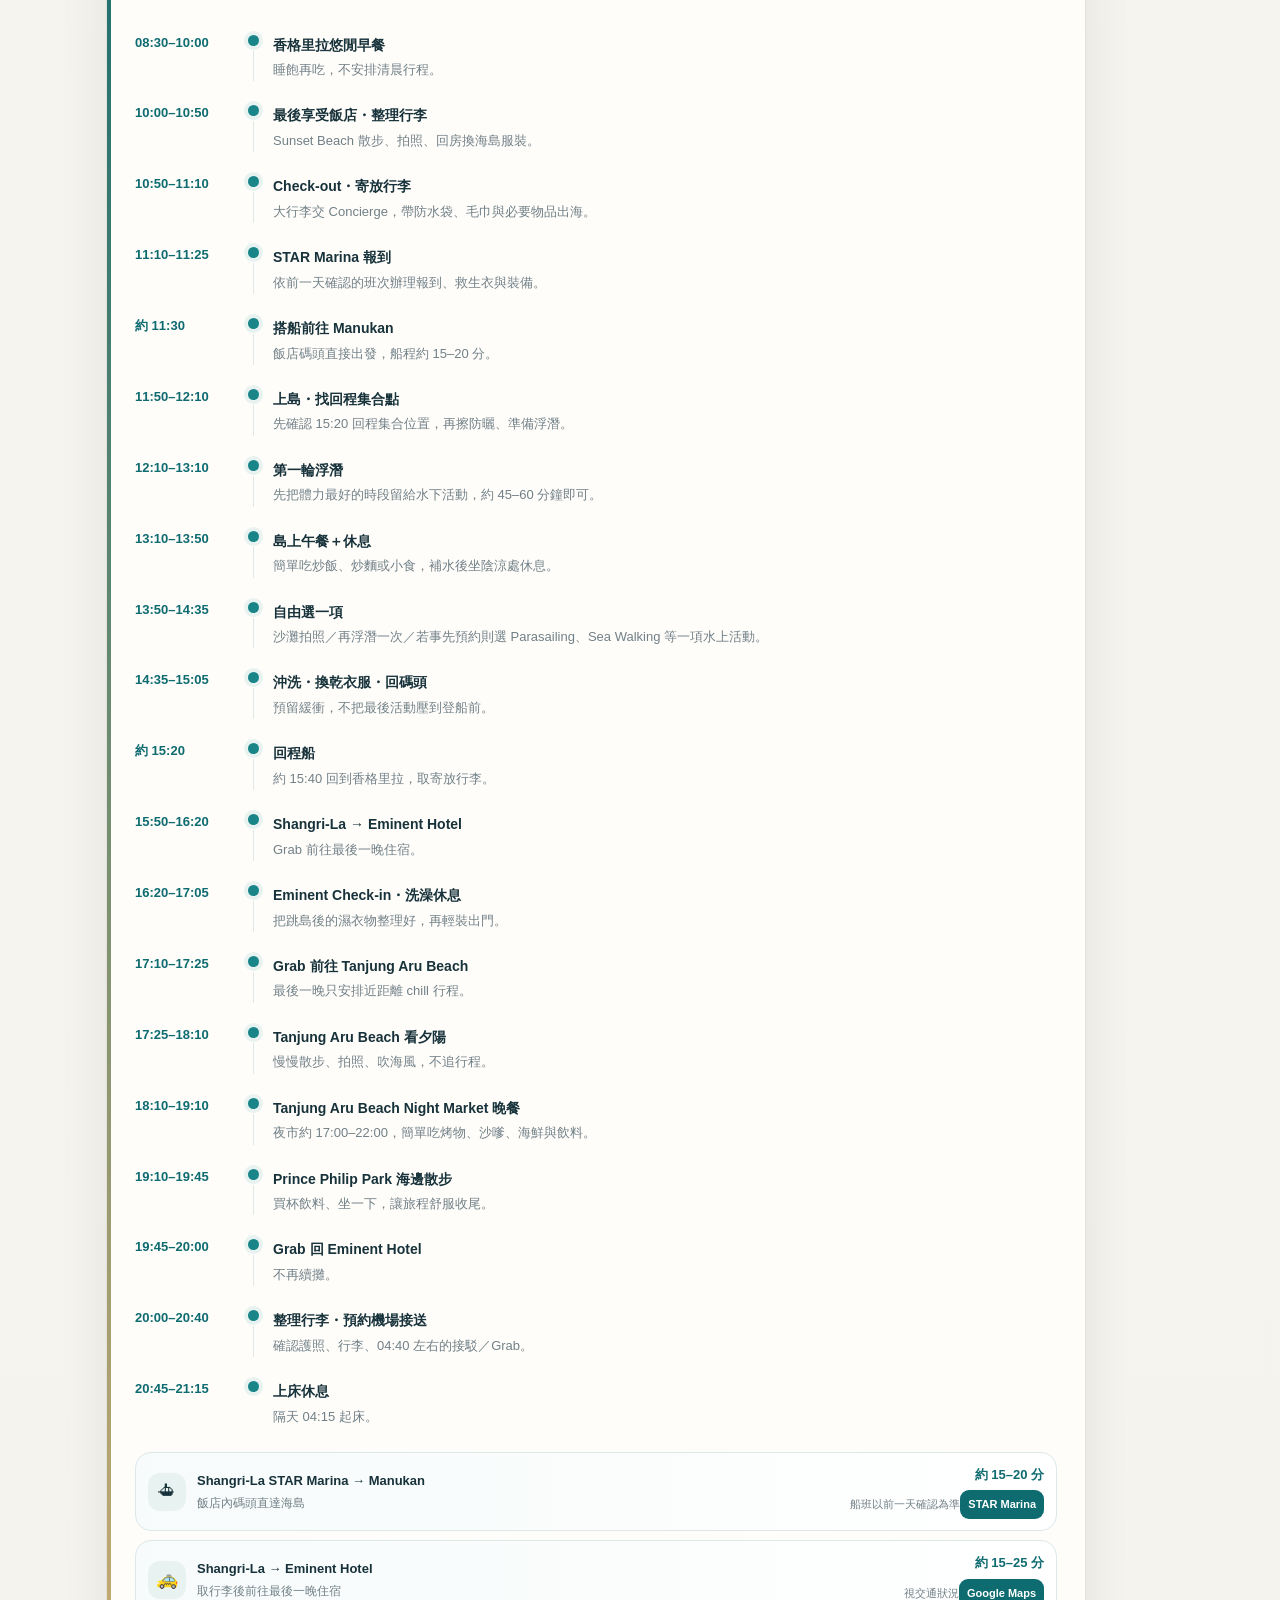
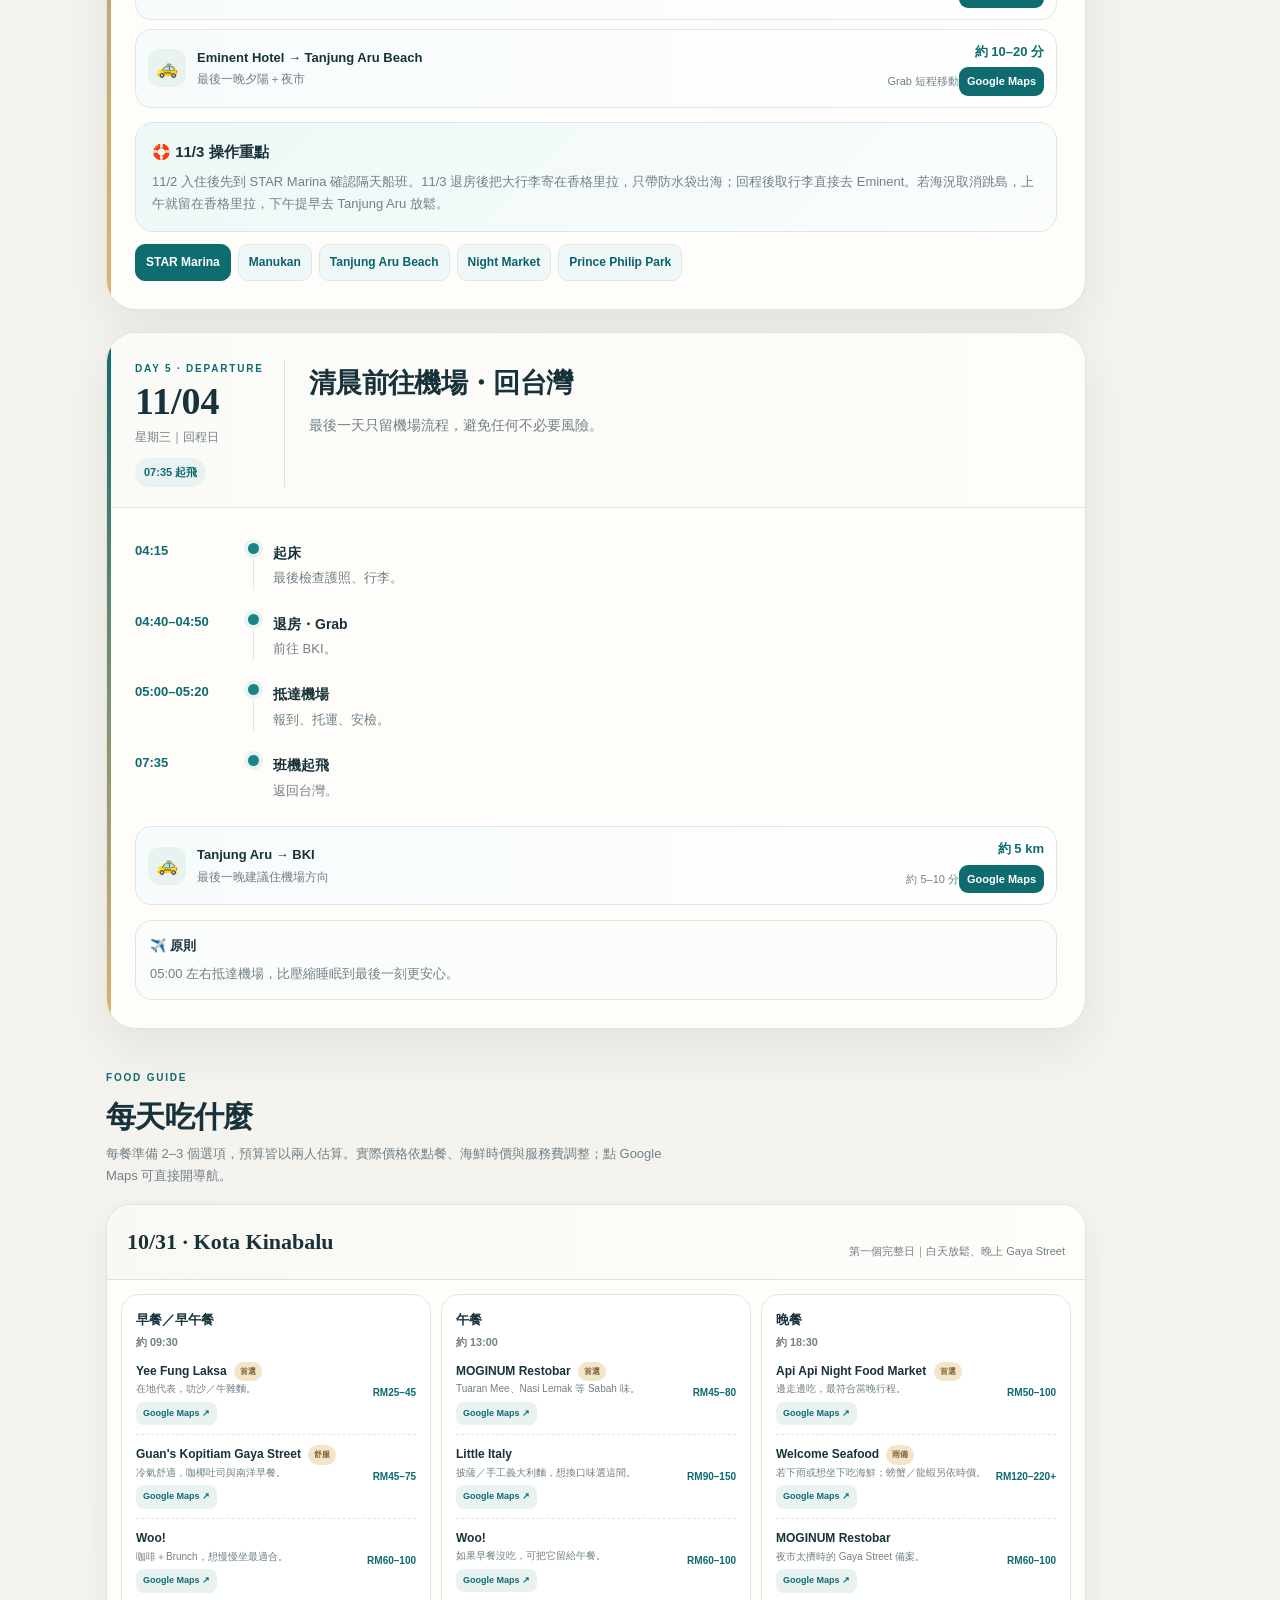
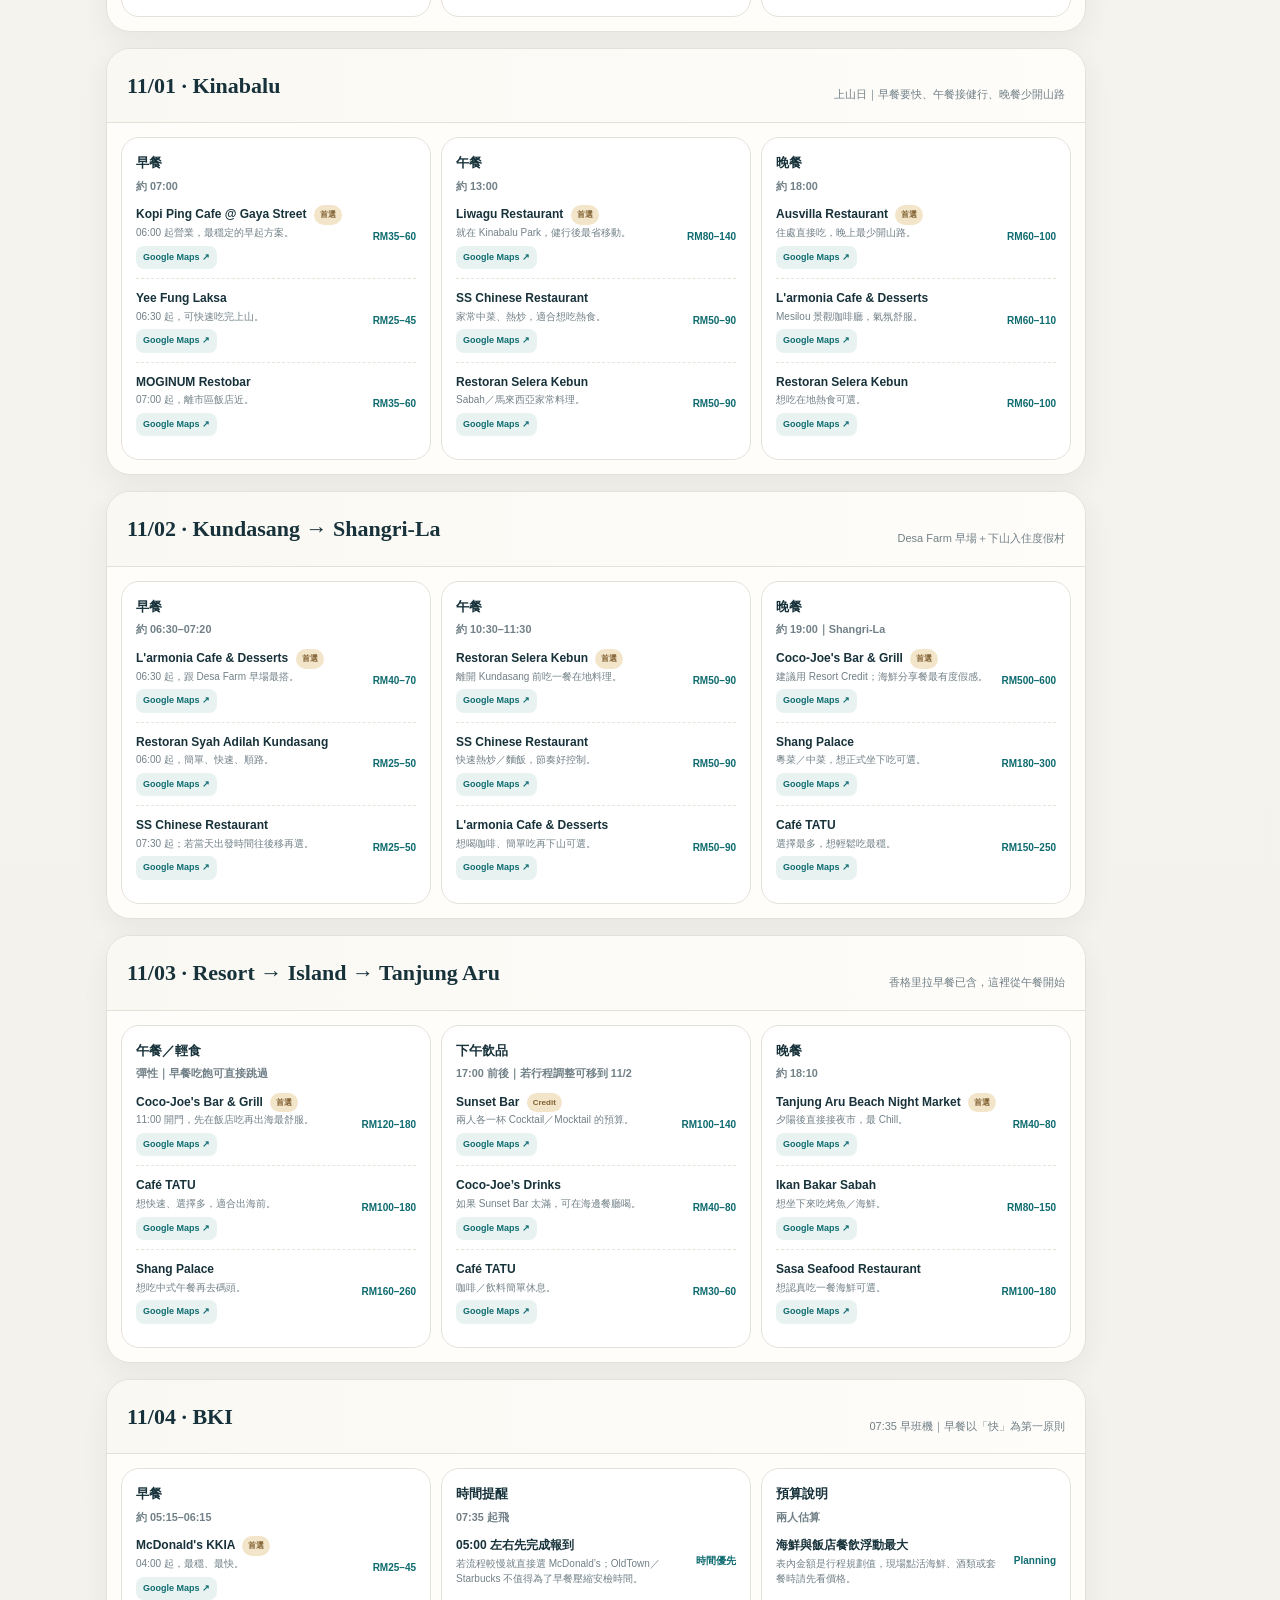
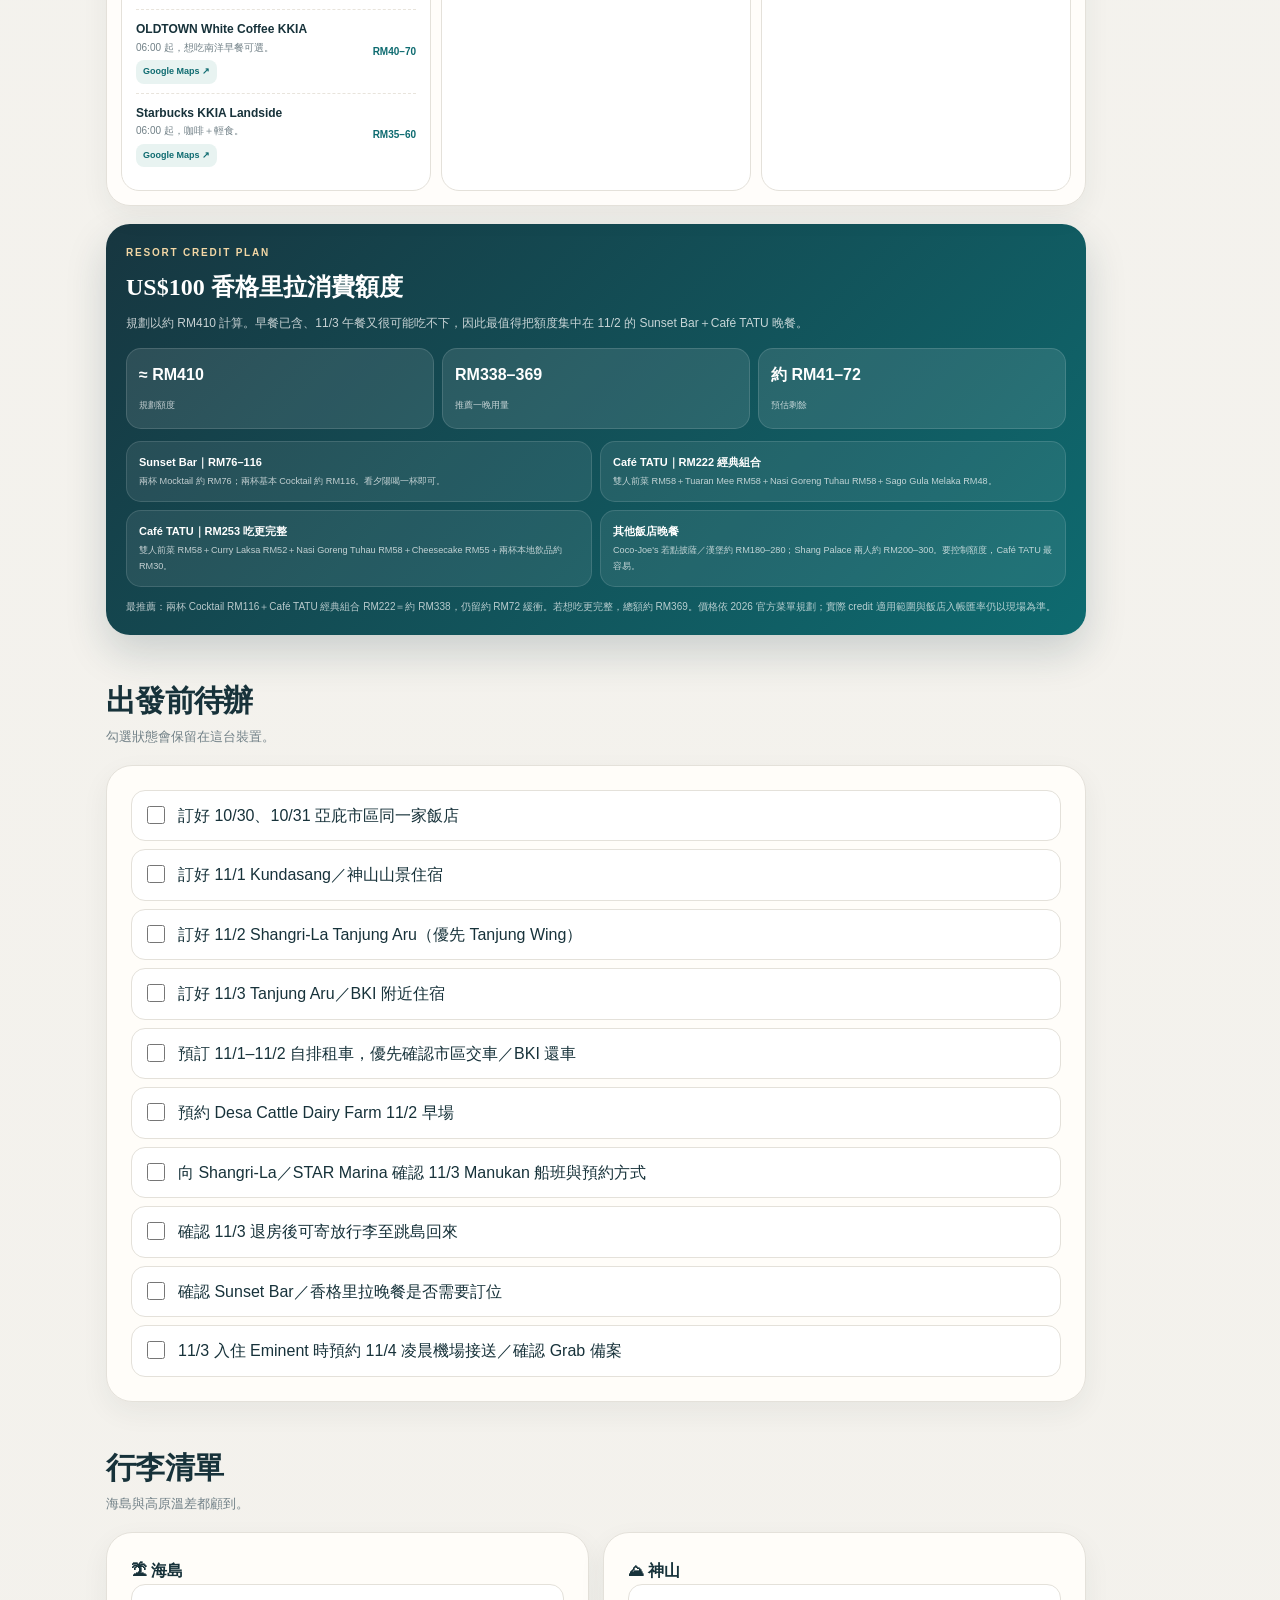
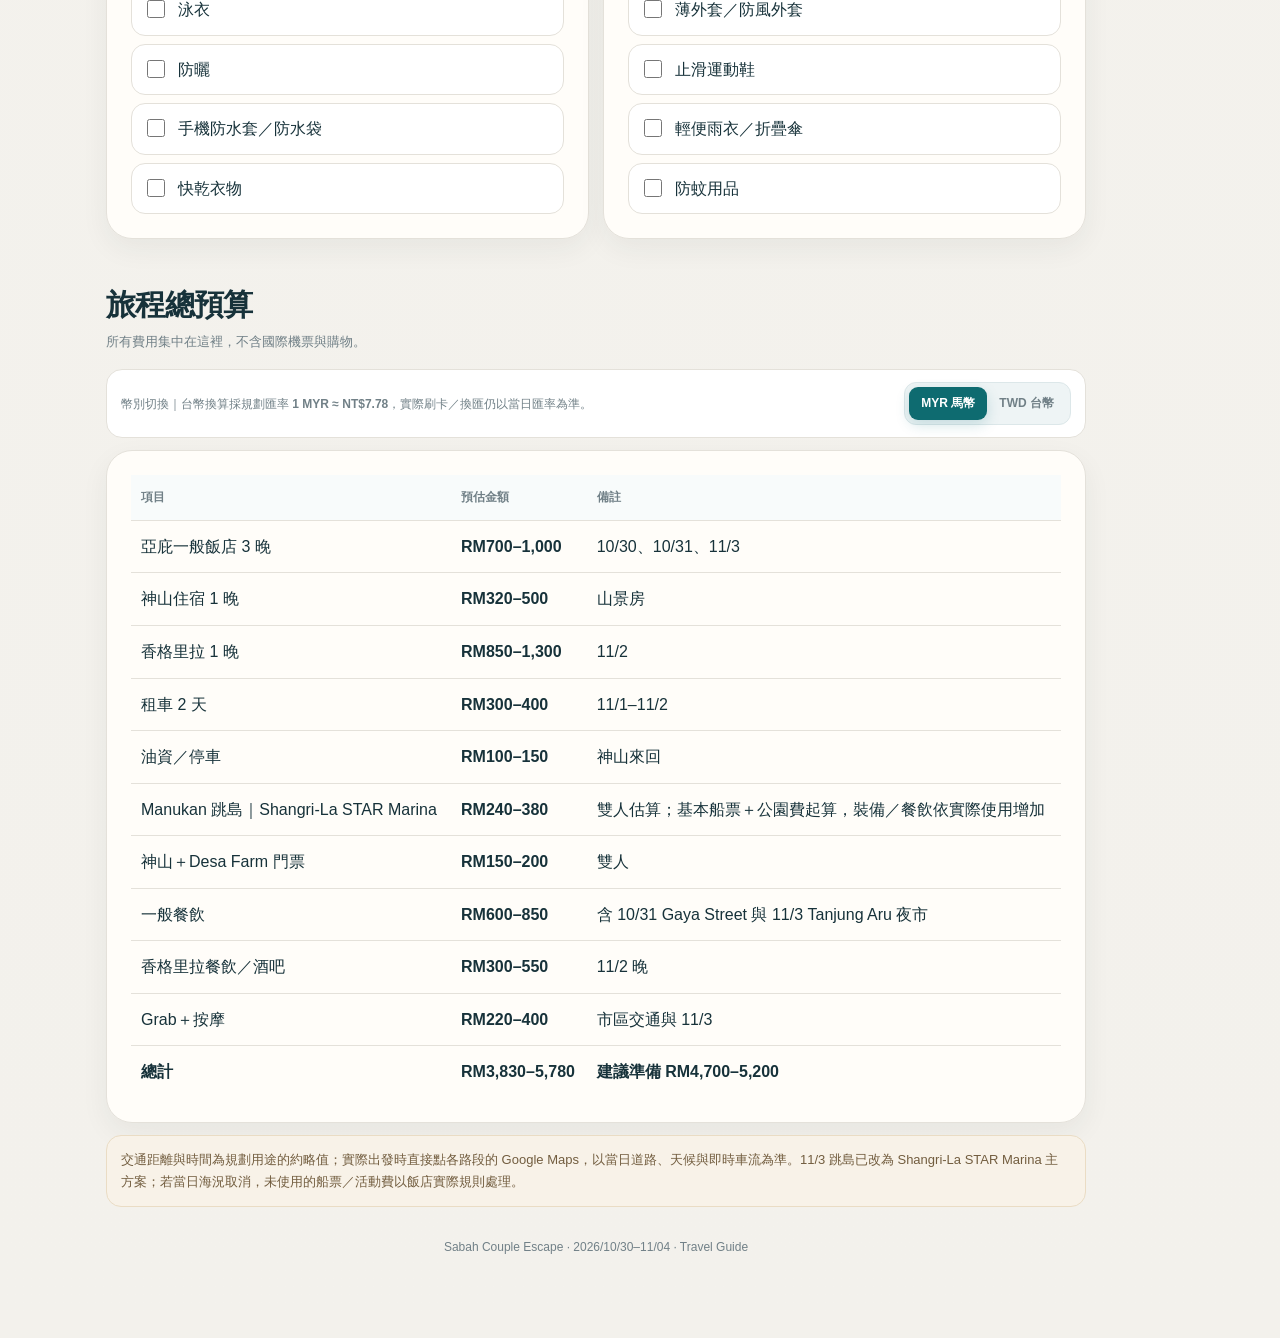
==== commit 85483bae: "Add Kinabalu Botanical Garden to Day 2 itinerary" ====
--- a/sabah-2026/index.html
+++ b/sabah-2026/index.html
@@ -402,11 +402,12 @@
       <div class="step"><div class="time">09:45</div><div class="dotcol"><span class="dot"></span><span class="line"></span></div><div class="stepText"><b>Horizon Hotel 出發</b><p>正式往 Kundasang／神山方向前進。</p></div></div>
       <div class="step"><div class="time">11:30–12:05</div><div class="dotcol"><span class="dot"></span><span class="line"></span></div><div class="stepText"><b>Pekan Nabalu 市集＋神山觀景</b><p>停留約 30–35 分鐘：看山、逛水果／農產品與手工藝、上廁所、買車上零食。</p></div></div>
       <div class="step"><div class="time">12:05–12:25</div><div class="dotcol"><span class="dot"></span><span class="line"></span></div><div class="stepText"><b>Nabalu → Kinabalu Park</b><p>同一路線繼續往前，不折返。</p></div></div>
-      <div class="step"><div class="time">12:25–13:15</div><div class="dotcol"><span class="dot"></span><span class="line"></span></div><div class="stepText"><b>Kinabalu Park 午餐</b><p>首選 Liwagu Restaurant；先吃飽再走步道，下午節奏會比較舒服。</p></div></div>
-      <div class="step"><div class="time">13:15–15:15</div><div class="dotcol"><span class="dot"></span><span class="line"></span></div><div class="stepText"><b>Kinabalu Park 輕健行</b><p>以 Silau-Silau Trail 類型自然步道為主，約 1.5–2 小時；依天候與體力彈性縮短。</p></div></div>
-      <div class="step"><div class="time">15:15–15:30</div><div class="dotcol"><span class="dot"></span><span class="line"></span></div><div class="stepText"><b>整理／廁所／飲料</b><p>不再加 Kundasang Market、War Memorial 或其他景點，直接去住宿。</p></div></div>
-      <div class="step"><div class="time">15:30–16:00</div><div class="dotcol"><span class="dot"></span><span class="line"></span></div><div class="stepText"><b>Kinabalu Park → Ausvilla</b><p>往 Mesilou 山景住宿前進。</p></div></div>
-      <div class="step"><div class="time">約 16:00</div><div class="dotcol"><span class="dot"></span><span class="line"></span></div><div class="stepText"><b>Ausvilla Check-in</b><p>房間、陽台、神山景色、拍照，下午後段完全留給住宿。</p></div></div>
+      <div class="step"><div class="time">12:25–13:05</div><div class="dotcol"><span class="dot"></span><span class="line"></span></div><div class="stepText"><b>Kinabalu Park 午餐</b><p>首選 Liwagu Restaurant；控制約 40 分鐘，保留下午植物園時間。</p></div></div>
+      <div class="step"><div class="time">13:05–14:15</div><div class="dotcol"><span class="dot"></span><span class="line"></span></div><div class="stepText"><b>Kinabalu Park Nature Trail</b><p>走約 60–70 分鐘自然步道，以 Silau-Silau 類型路線為主，感受高山森林與涼爽氣候。</p></div></div>
+      <div class="step"><div class="time">14:15–14:55</div><div class="dotcol"><span class="dot"></span><span class="line"></span></div><div class="stepText"><b>Mount Kinabalu Botanical Garden</b><p>補上高山植物體驗，重點看原生蘭花、豬籠草等 Kinabalu 植物特色；最晚入園時間依現場公告。</p></div></div>
+      <div class="step"><div class="time">14:55–15:15</div><div class="dotcol"><span class="dot"></span><span class="line"></span></div><div class="stepText"><b>遊客中心／拍照／廁所</b><p>簡單整理後離開，不再加 Kundasang Market、War Memorial 或其他景點。</p></div></div>
+      <div class="step"><div class="time">15:15–15:45</div><div class="dotcol"><span class="dot"></span><span class="line"></span></div><div class="stepText"><b>Kinabalu Park → Ausvilla</b><p>往 Mesilou 山景住宿前進，下午後段完整留給住宿。</p></div></div>
+      <div class="step"><div class="time">約 15:45–16:00</div><div class="dotcol"><span class="dot"></span><span class="line"></span></div><div class="stepText"><b>Ausvilla Check-in</b><p>房間、陽台、神山景色、拍照，下午後段完全留給住宿。</p></div></div>
       <div class="step"><div class="time">16:00–18:00</div><div class="dotcol"><span class="dot"></span><span class="line"></span></div><div class="stepText"><b>Ausvilla 山景時間</b><p>天氣好就看山拍照；雲多也直接休息，不再往外跑。</p></div></div>
       <div class="step"><div class="time">18:00–19:00</div><div class="dotcol"><span class="dot"></span></div><div class="stepText"><b>晚餐・早休息</b><p>就近吃晚餐，晚上早點休息，準備明天清晨山景＋Desa Farm。</p></div></div>
     </div>
@@ -419,12 +420,13 @@
 
     <div class="dayMeta">
       <div class="mini"><b>🧺 Nabalu 怎麼逛</b><p>控制在 30–35 分鐘：神山觀景 → 水果／農產品 → 手工藝 → 廁所／零食。不要在這裡停太久。</p></div>
-      <div class="mini"><b>⛰ 今天的取捨</b><p>保留 Nabalu＋Kinabalu Park＋Ausvilla 三個主角；不排 Poring、War Memorial、Kundasang Market，避免壓縮山景住宿時間。</p></div>
+      <div class="mini"><b>⛰ 今天的取捨</b><p>保留 Nabalu＋Nature Trail＋Botanical Garden＋Ausvilla；不排 Poring、War Memorial、Kundasang Market，避免壓縮山景住宿時間。</p></div>
     </div>
 
     <div class="actions">
       <a class="action" target="_blank" rel="noopener" href="https://www.google.com/maps/search/?api=1&query=Pekan+Nabalu+Sabah">Nabalu Market</a>
       <a class="action primary" target="_blank" rel="noopener" href="https://www.google.com/maps/search/?api=1&query=Kinabalu+Park+Headquarters+Sabah">Kinabalu Park</a>
+      <a class="action" target="_blank" rel="noopener" href="https://www.google.com/maps/search/?api=1&query=Mount+Kinabalu+Botanical+Garden+Sabah">Botanical Garden</a>
       <a class="action" target="_blank" rel="noopener" href="https://www.google.com/maps/search/?api=1&query=Liwagu+Restaurant+Kinabalu+Park">Liwagu</a>
       <a class="action" target="_blank" rel="noopener" href="https://www.google.com/maps/search/?api=1&query=Ausvilla+Kundasang+Sabah">Ausvilla</a>
     </div>
